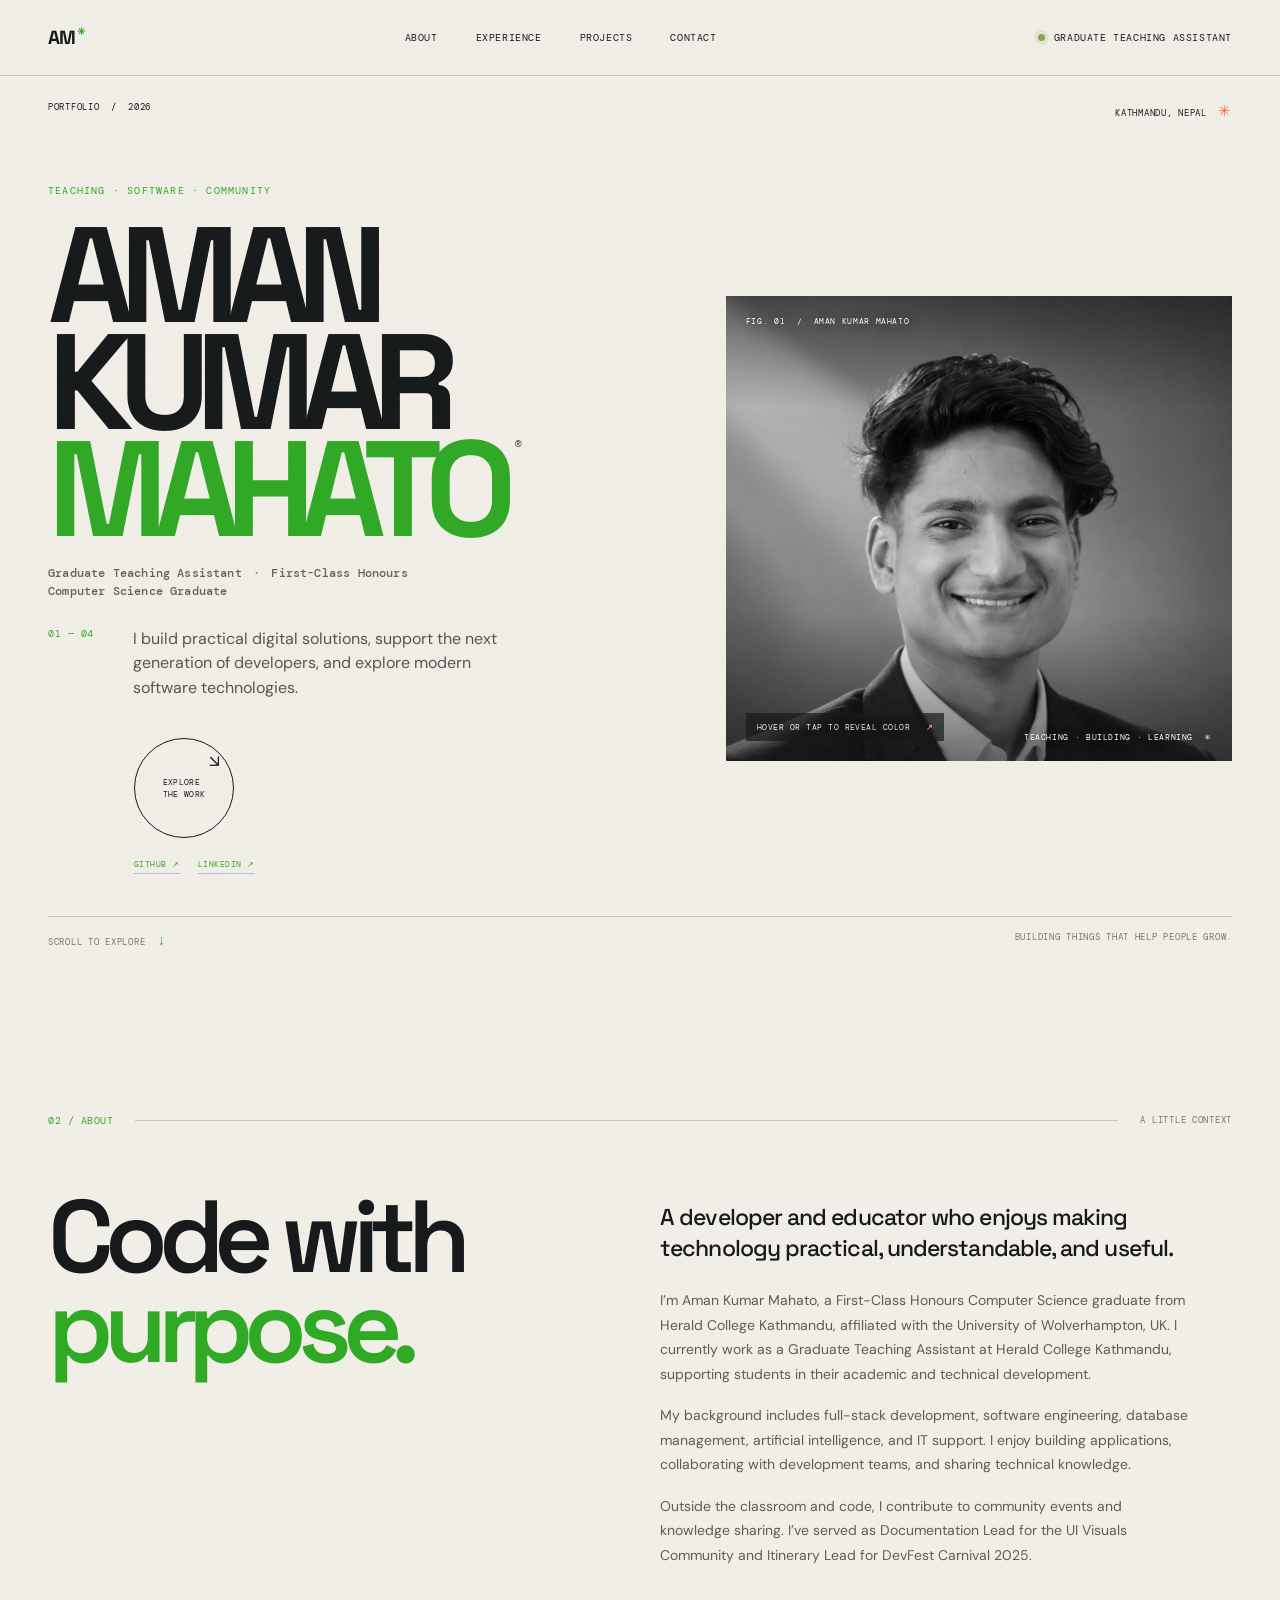
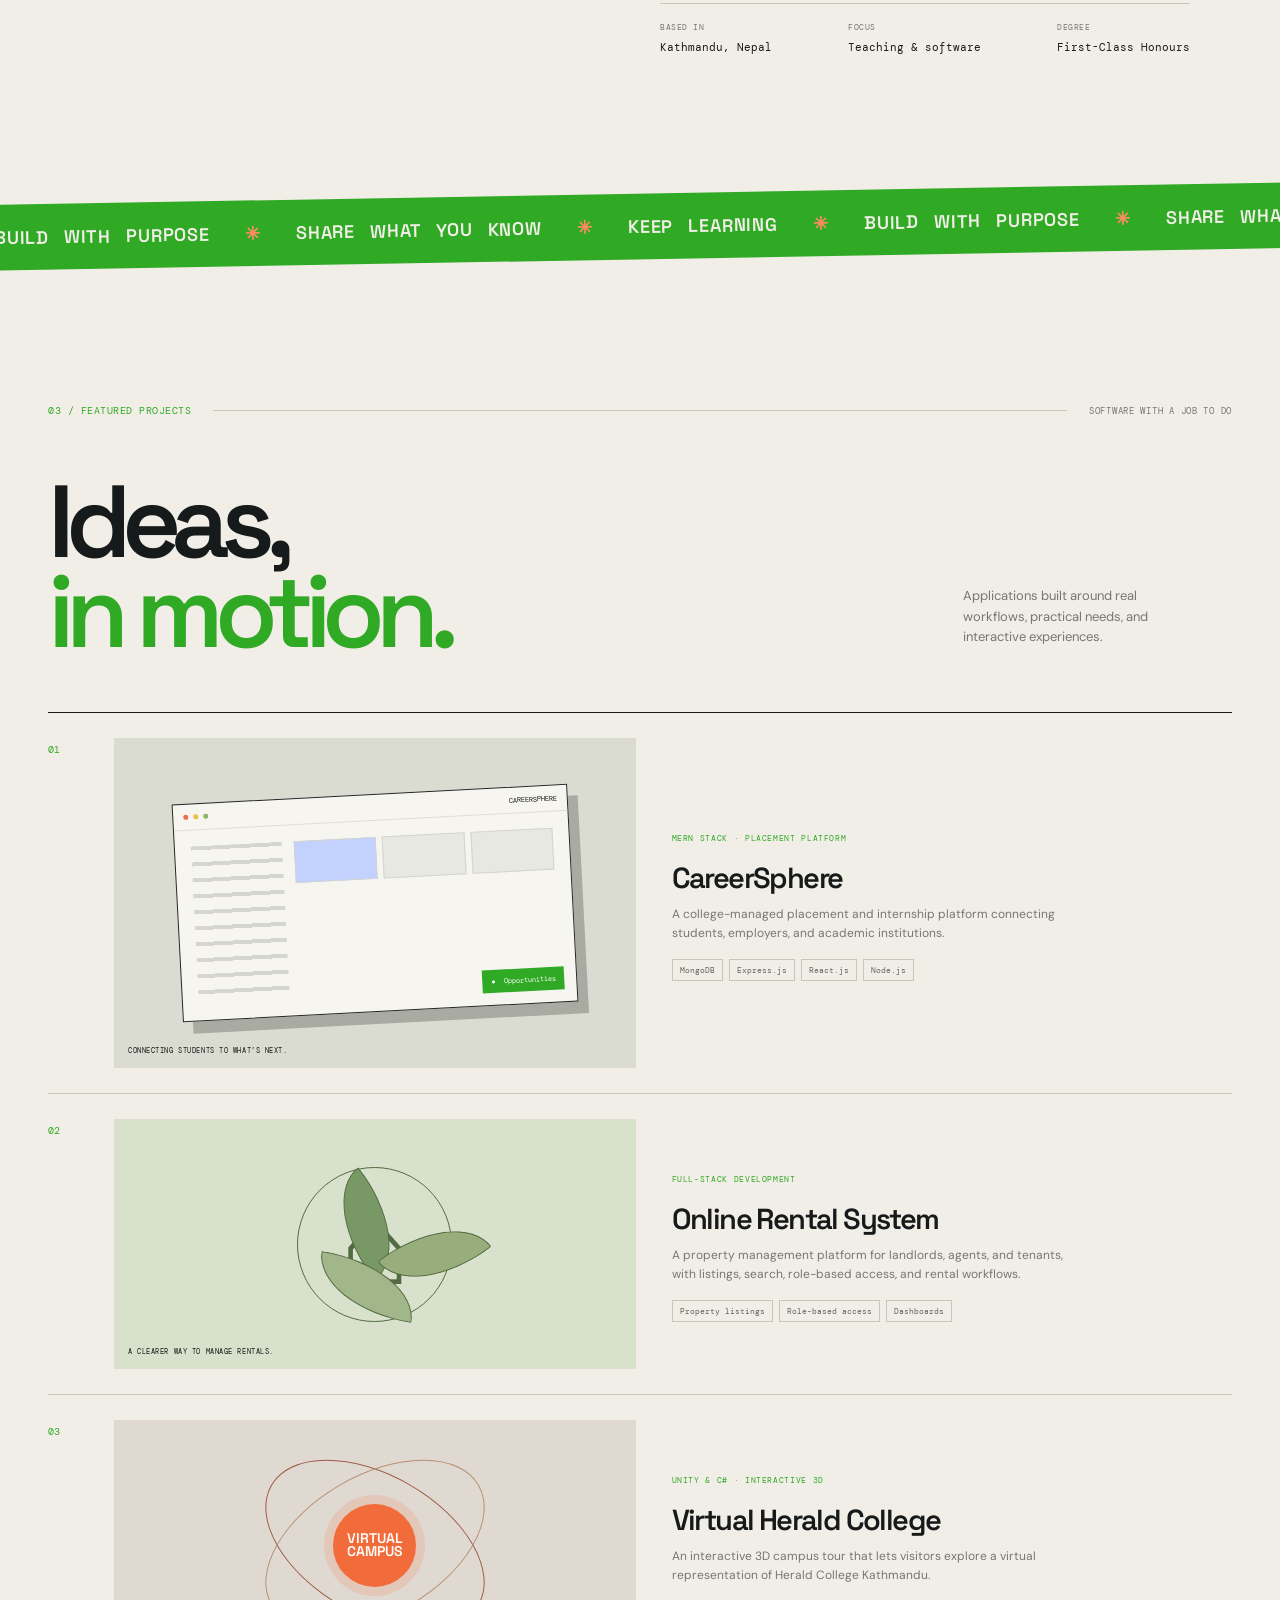
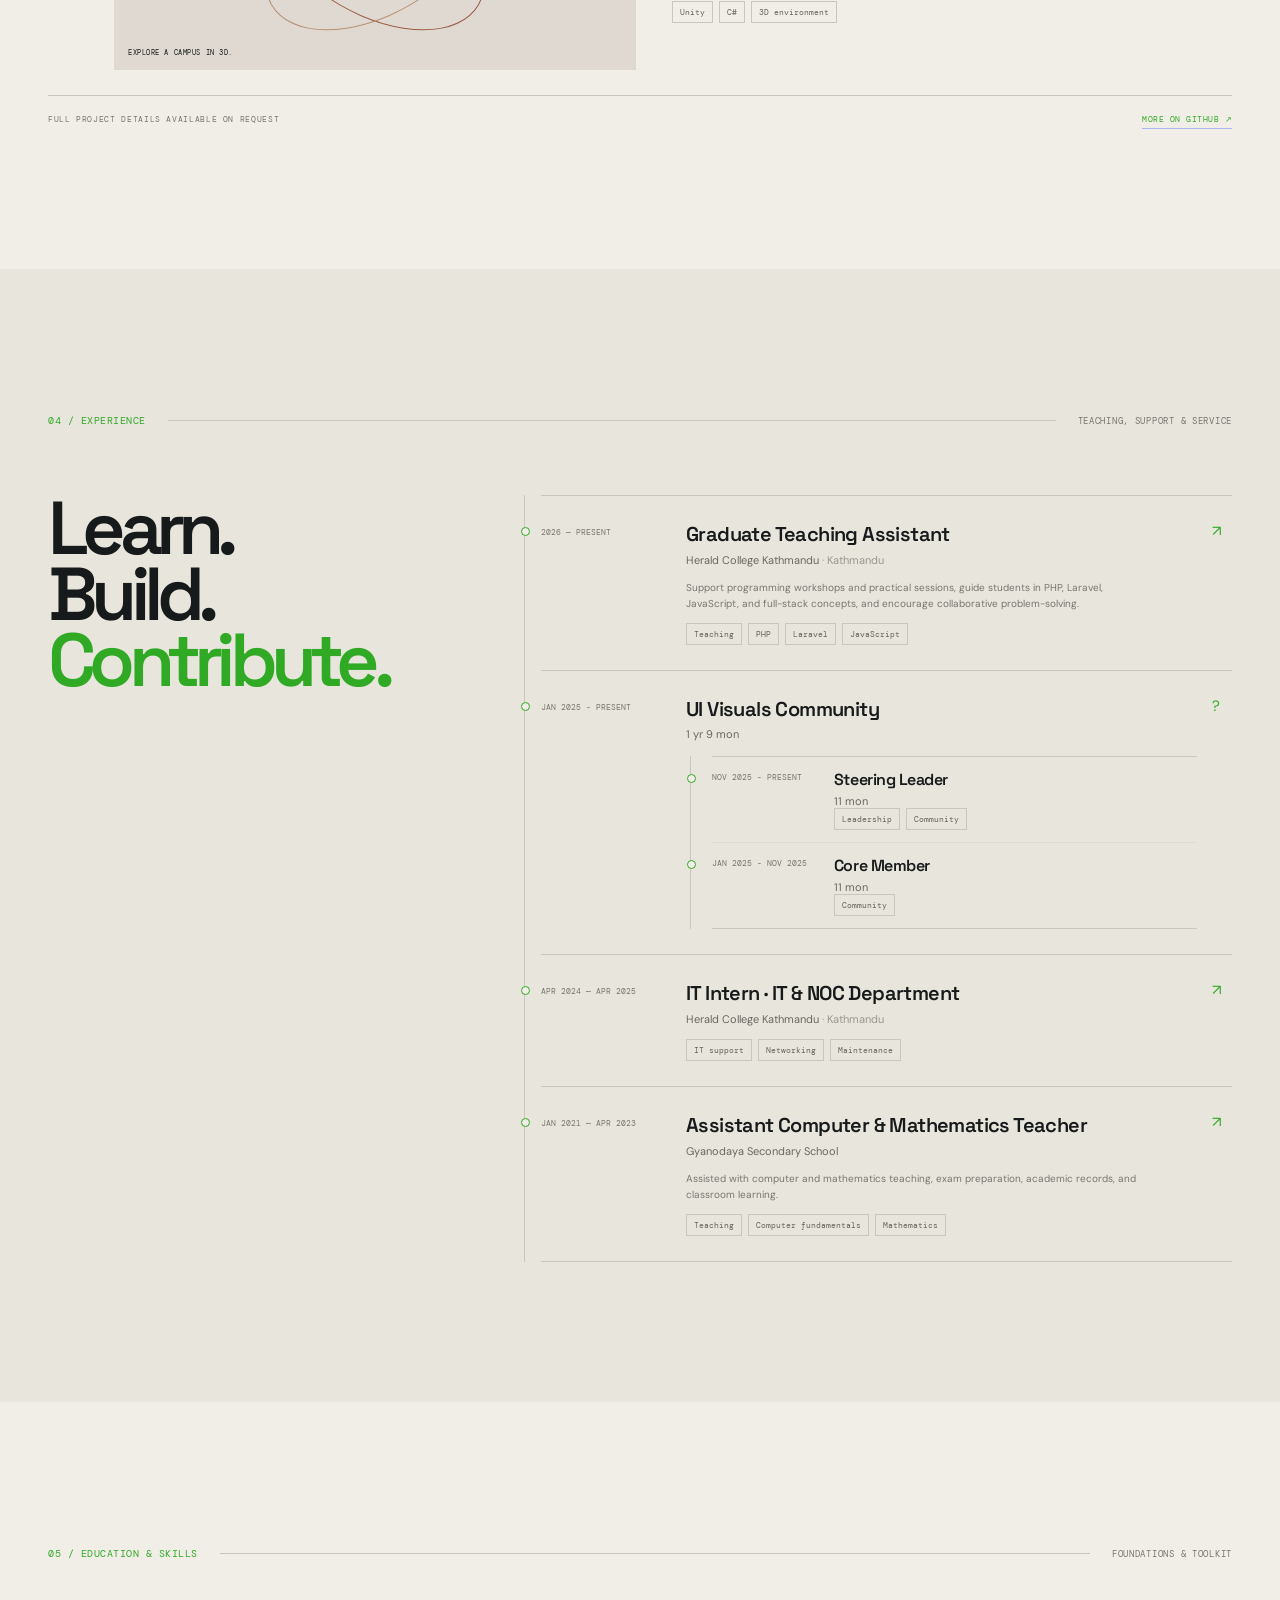
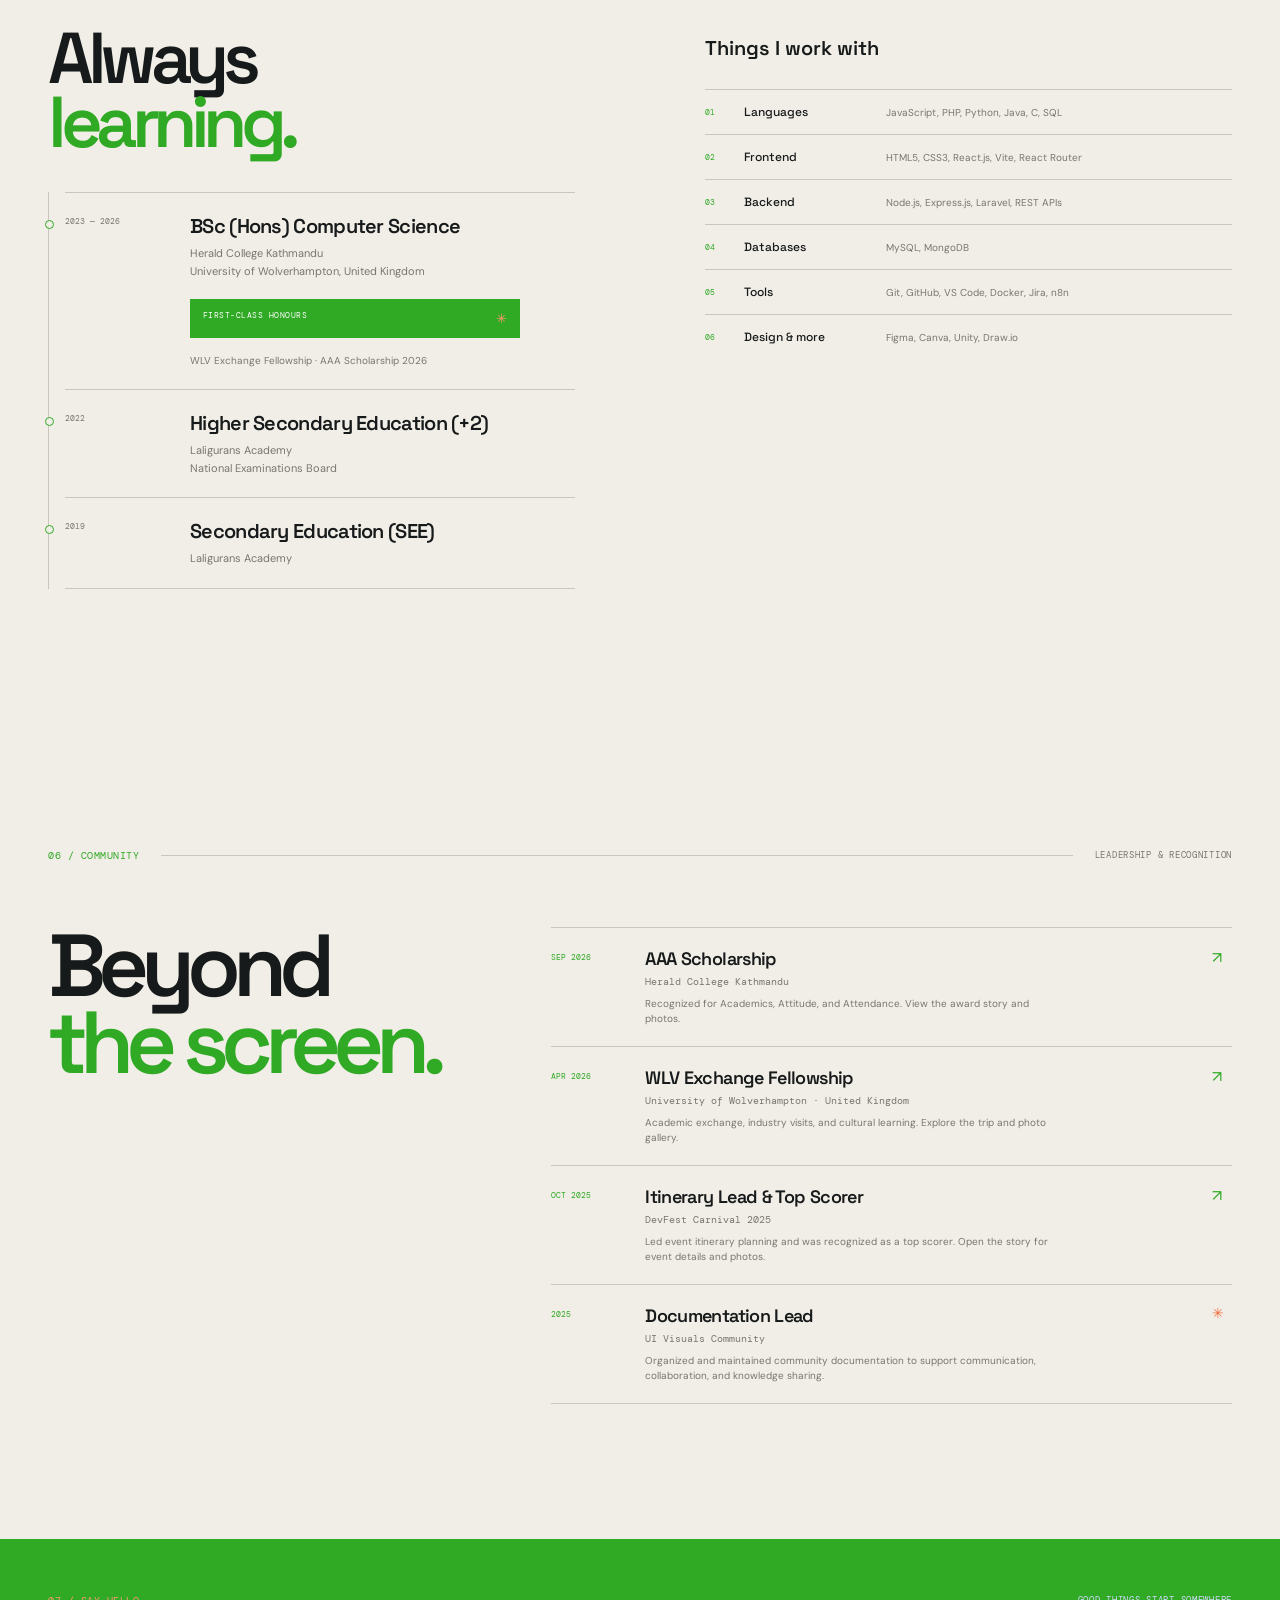
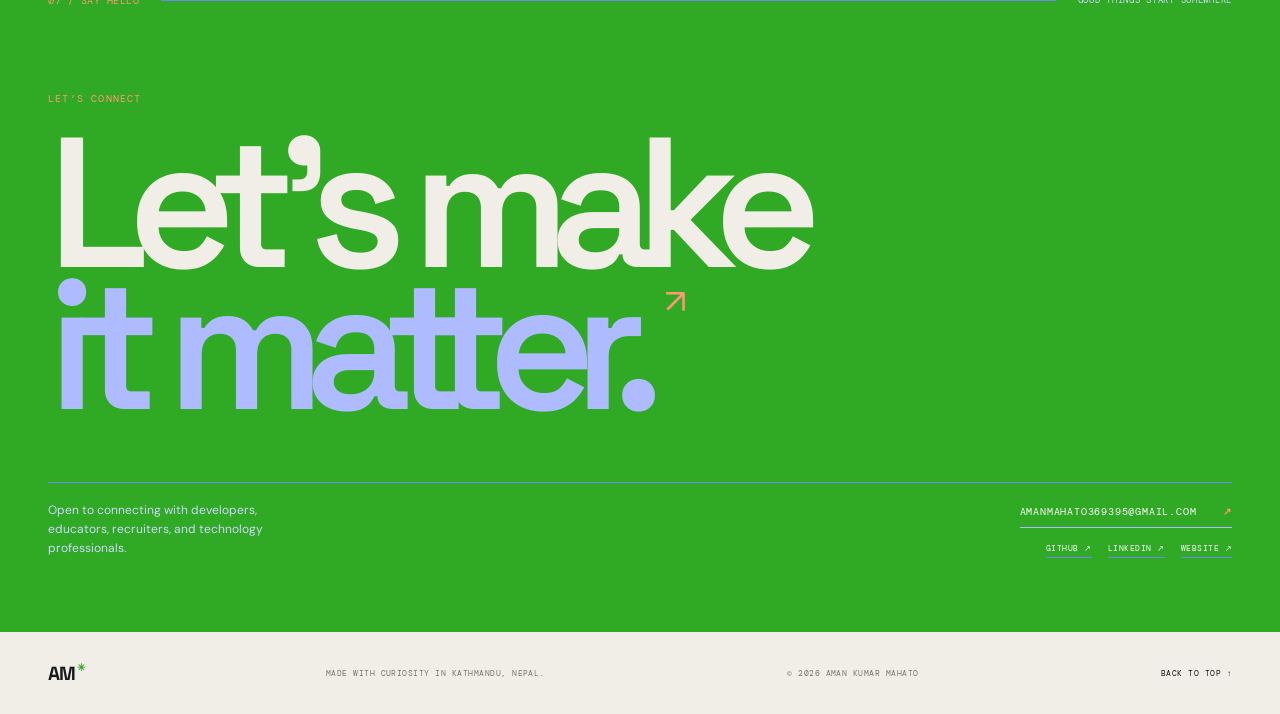
==== index.html @ 60394eda "Firts Commit" ====
<!doctype html>
<html lang="en">
<head>
  <meta charset="utf-8" />
  <meta name="viewport" content="width=device-width, initial-scale=1" />
  <meta name="theme-color" content="#f1eee7" />
  <meta name="description" content="Aman Kumar Mahato — First-Class Honours Computer Science graduate, Graduate Teaching Assistant, and full-stack developer in Kathmandu, Nepal." />
  <title>Aman Kumar Mahato | Computer Science Graduate</title>
  <link rel="preconnect" href="https://fonts.googleapis.com">
  <link rel="preconnect" href="https://fonts.gstatic.com" crossorigin>
  <link href="https://fonts.googleapis.com/css2?family=DM+Mono:wght@400;500&family=DM+Sans:wght@400;500;600;700&family=Space+Grotesk:wght@400;500;600;700&display=swap" rel="stylesheet">
  <link rel="stylesheet" href="styles.css" />
</head>
<body>
  <div class="grain" aria-hidden="true"></div>
  <header class="topbar">
    <a class="wordmark" href="#home" aria-label="Aman Kumar Mahato home"><span>AM</span><i>✳</i></a>
    <nav aria-label="Main navigation">
      <a href="#about">About</a><a href="#experience">Experience</a><a href="#work">Projects</a><a href="#contact">Contact</a>
    </nav>
    <a class="availability" href="mailto:amanmahato369395@gmail.com"><span></span> Graduate Teaching Assistant</a>
    <button class="menu-toggle" aria-label="Open navigation" aria-expanded="false"><b></b><b></b></button>
  </header>

  <main id="home">
    <section class="hero wrap">
      <div class="hero-topline"><span>PORTFOLIO&nbsp; / &nbsp;2026</span><span>KATHMANDU, NEPAL&nbsp; <span class="asterisk">✳</span></span></div>
      <div class="hero-grid">
        <div class="hero-copy">
          <p class="eyebrow">TEACHING · SOFTWARE · COMMUNITY</p>
          <h1>AMAN KUMAR<br><span>MAHATO</span><sup>®</sup></h1>
          <p class="hero-role">Graduate Teaching Assistant <i>·</i> First-Class Honours Computer Science Graduate</p>
          <div class="intro-row"><span class="index">01 — 04</span><p>I build practical digital solutions, support the next generation of developers, and explore modern software technologies.</p></div>
          <a class="round-link" href="#work"><span>EXPLORE<br>THE WORK</span><b>↘</b></a>
          <div class="hero-social"><a href="https://github.com/amanmahat0" target="_blank" rel="noreferrer">GITHUB ↗</a><a href="https://www.linkedin.com/in/amanmahat0/" target="_blank" rel="noreferrer">LINKEDIN ↗</a></div>
        </div>
        <button class="hero-art profile-frame" type="button" aria-label="Reveal portrait color" aria-pressed="false">
          <img class="profile-photo" src="PP.png" alt="Aman Kumar Mahato" />
          <span class="art-label label-top">FIG. 01&nbsp; / &nbsp;AMAN KUMAR MAHATO</span>
          <span class="photo-hint">HOVER OR TAP TO REVEAL COLOR <b>↗</b></span>
          <span class="art-label label-bottom">TEACHING · BUILDING · LEARNING&nbsp; ✳</span>
        </button>
      </div>
      <div class="hero-bottom"><span>SCROLL TO EXPLORE <b>↓</b></span><span>BUILDING THINGS THAT HELP PEOPLE GROW.</span></div>
    </section>

    <section class="about wrap section" id="about">
      <div class="section-head"><span class="index">02 / ABOUT</span><span class="rule"></span><span class="aside">A LITTLE CONTEXT</span></div>
      <div class="about-grid"><h2>Code with<br><span>purpose.</span></h2><div class="about-body"><p class="large">A developer and educator who enjoys making technology practical, understandable, and useful.</p><p>I’m Aman Kumar Mahato, a First-Class Honours Computer Science graduate from Herald College Kathmandu, affiliated with the University of Wolverhampton, UK. I currently work as a Graduate Teaching Assistant at Herald College Kathmandu, supporting students in their academic and technical development.</p><p>My background includes full-stack development, software engineering, database management, artificial intelligence, and IT support. I enjoy building applications, collaborating with development teams, and sharing technical knowledge.</p><p>Outside the classroom and code, I contribute to community events and knowledge sharing. I’ve served as Documentation Lead for the UI Visuals Community and Itinerary Lead for DevFest Carnival 2025.</p><div class="facts"><div><small>BASED IN</small><strong>Kathmandu, Nepal</strong></div><div><small>FOCUS</small><strong>Teaching &amp; software</strong></div><div><small>DEGREE</small><strong>First-Class Honours</strong></div></div></div></div>
    </section>

    <section class="marquee" aria-label="Areas of focus"><div class="marquee-track">BUILD WITH PURPOSE <i>✳</i> SHARE WHAT YOU KNOW <i>✳</i> KEEP LEARNING <i>✳</i> BUILD WITH PURPOSE <i>✳</i> SHARE WHAT YOU KNOW <i>✳</i> KEEP LEARNING <i>✳</i></div></section>

    <section class="work wrap section" id="work">
      <div class="section-head"><span class="index">03 / FEATURED PROJECTS</span><span class="rule"></span><span class="aside">SOFTWARE WITH A JOB TO DO</span></div>
      <div class="work-title"><h2>Ideas,<br><span>in motion.</span></h2><p>Applications built around real workflows, practical needs, and interactive experiences.</p></div>
      <div class="project-list">
        <article class="project project-feature"><span class="project-no">01</span><div class="project-visual inventory"><div class="screen"><div class="screen-bar"><i></i><i></i><i></i><b>CAREERSPHERE</b></div><div class="screen-body"><div class="screen-side"></div><div class="screen-cards"><i></i><i></i><i></i></div><div class="screen-chat">●&nbsp; Opportunities</div></div></div><span class="visual-caption">CONNECTING STUDENTS TO WHAT’S NEXT.</span></div><div class="project-info"><div><span class="project-type">MERN STACK · PLACEMENT PLATFORM</span><h3>CareerSphere</h3><p>A college-managed placement and internship platform connecting students, employers, and academic institutions.</p><div class="tags"><i>MongoDB</i><i>Express.js</i><i>React.js</i><i>Node.js</i></div></div></div></article>
        <article class="project"><span class="project-no">02</span><div class="project-visual plant"><div class="plant-circle">⌂</div><div class="plant-leaf leaf-a"></div><div class="plant-leaf leaf-b"></div><div class="plant-leaf leaf-c"></div><span class="visual-caption">A CLEARER WAY TO MANAGE RENTALS.</span></div><div class="project-info"><div><span class="project-type">FULL-STACK DEVELOPMENT</span><h3>Online Rental System</h3><p>A property management platform for landlords, agents, and tenants, with listings, search, role-based access, and rental workflows.</p><div class="tags"><i>Property listings</i><i>Role-based access</i><i>Dashboards</i></div></div></div></article>
        <article class="project"><span class="project-no">03</span><div class="project-visual network"><div class="network-orbit orbit-a"></div><div class="network-orbit orbit-b"></div><div class="network-node">VIRTUAL<br>CAMPUS</div><span class="visual-caption">EXPLORE A CAMPUS IN 3D.</span></div><div class="project-info"><div><span class="project-type">UNITY &amp; C# · INTERACTIVE 3D</span><h3>Virtual Herald College</h3><p>An interactive 3D campus tour that lets visitors explore a virtual representation of Herald College Kathmandu.</p><div class="tags"><i>Unity</i><i>C#</i><i>3D environment</i></div></div></div></article>
      </div>
      <div class="work-note"><span>FULL PROJECT DETAILS AVAILABLE ON REQUEST</span><a href="https://github.com/amanmahat0" target="_blank" rel="noreferrer">MORE ON GITHUB ↗</a></div>
    </section>

    <section class="experience wrap section" id="experience">
      <div class="section-head"><span class="index">04 / EXPERIENCE</span><span class="rule"></span><span class="aside">TEACHING, SUPPORT &amp; SERVICE</span></div>
      <div class="experience-grid"><h2>Learn.<br>Build.<br><span>Contribute.</span></h2><div class="timeline">
        <article><span class="timeline-date">2026 — PRESENT</span><div><h3>Graduate Teaching Assistant</h3><p>Herald College Kathmandu <span>· Kathmandu</span></p><p class="timeline-detail">Support programming workshops and practical sessions, guide students in PHP, Laravel, JavaScript, and full-stack concepts, and encourage collaborative problem-solving.</p><div class="tags"><i>Teaching</i><i>PHP</i><i>Laravel</i><i>JavaScript</i></div></div><b>↗</b></article>
        <div class="company-group"><span class="timeline-date">JAN 2025 - PRESENT</span><div class="company-content"><div class="company-heading"><h3><a href="https://www.linkedin.com/company/76177781/" target="_blank" rel="noreferrer">UI Visuals Community</a></h3><p>1 yr 9 mon</p></div><div class="company-roles">
          <article><span class="timeline-date">NOV 2025 - PRESENT</span><div><h3>Steering Leader</h3><p>11 mon</p><div class="tags"><i>Leadership</i><i>Community</i></div></div></article>
          <article><span class="timeline-date">JAN 2025 - NOV 2025</span><div><h3>Core Member</h3><p>11 mon</p><div class="tags"><i>Community</i></div></div></article>
        </div></div><b>?</b></div>        <article><span class="timeline-date">APR 2024 — APR 2025</span><div><h3>IT Intern · IT &amp; NOC Department</h3><p>Herald College Kathmandu <span>· Kathmandu</span></p><div class="tags"><i>IT support</i><i>Networking</i><i>Maintenance</i></div></div><b>↗</b></article>
        <article><span class="timeline-date">JAN 2021 — APR 2023</span><div><h3>Assistant Computer &amp; Mathematics Teacher</h3><p>Gyanodaya Secondary School</p><p class="timeline-detail">Assisted with computer and mathematics teaching, exam preparation, academic records, and classroom learning.</p><div class="tags"><i>Teaching</i><i>Computer fundamentals</i><i>Mathematics</i></div></div><b>↗</b></article>
      </div></div>
    </section>

    <section class="education wrap section">
      <div class="section-head"><span class="index">05 / EDUCATION &amp; SKILLS</span><span class="rule"></span><span class="aside">FOUNDATIONS &amp; TOOLKIT</span></div>
      <div class="edu-grid"><div><h2>Always<br><span>learning.</span></h2><div class="education-timeline">
        <article class="education-card"><span class="education-date">2023 — 2026</span><div><h3>BSc (Hons) Computer Science</h3><p>Herald College Kathmandu<br>University of Wolverhampton, United Kingdom</p><div class="award">FIRST-CLASS HONOURS <i>✳</i></div><small>WLV Exchange Fellowship · AAA Scholarship 2026</small></div></article>
        <article class="education-card secondary"><span class="education-date">2022</span><div><h3>Higher Secondary Education (+2)</h3><p>Laligurans Academy<br>National Examinations Board</p></div></article>
        <article class="education-card secondary"><span class="education-date">2019</span><div><h3>Secondary Education (SEE)</h3><p>Laligurans Academy</p></div></article>
      </div></div>
        <div class="skills"><h3>Things I work with</h3><div class="skill-row"><span>01</span><b>Languages</b><p>JavaScript, PHP, Python, Java, C, SQL</p></div><div class="skill-row"><span>02</span><b>Frontend</b><p>HTML5, CSS3, React.js, Vite, React Router</p></div><div class="skill-row"><span>03</span><b>Backend</b><p>Node.js, Express.js, Laravel, REST APIs</p></div><div class="skill-row"><span>04</span><b>Databases</b><p>MySQL, MongoDB</p></div><div class="skill-row"><span>05</span><b>Tools</b><p>Git, GitHub, VS Code, Docker, Jira, n8n</p></div><div class="skill-row"><span>06</span><b>Design &amp; more</b><p>Figma, Canva, Unity, Draw.io</p></div></div></div>
    </section>

    <section class="leadership wrap section">
      <div class="section-head"><span class="index">06 / COMMUNITY</span><span class="rule"></span><span class="aside">LEADERSHIP &amp; RECOGNITION</span></div>
      <div class="leadership-grid"><h2>Beyond<br><span>the screen.</span></h2><div class="leadership-list"><a class="leadership-link" href="scholarship.html"><span>SEP 2026</span><div><h3>AAA Scholarship</h3><p>Herald College Kathmandu</p><small>Recognized for Academics, Attitude, and Attendance. View the award story and photos.</small></div><i>↗</i></a><a class="leadership-link" href="fellowship.html"><span>APR 2026</span><div><h3>WLV Exchange Fellowship</h3><p>University of Wolverhampton · United Kingdom</p><small>Academic exchange, industry visits, and cultural learning. Explore the trip and photo gallery.</small></div><i>↗</i></a><a class="leadership-link" href="devfest.html"><span>OCT 2025</span><div><h3>Itinerary Lead &amp; Top Scorer</h3><p>DevFest Carnival 2025</p><small>Led event itinerary planning and was recognized as a top scorer. Open the story for event details and photos.</small></div><i>↗</i></a><article><span>2025</span><div><h3>Documentation Lead</h3><p>UI Visuals Community</p><small>Organized and maintained community documentation to support communication, collaboration, and knowledge sharing.</small></div><i>✳</i></article></div></div>
    </section>

    <section class="contact" id="contact"><div class="wrap contact-inner"><div class="section-head"><span class="index">07 / SAY HELLO</span><span class="rule"></span><span class="aside">GOOD THINGS START SOMEWHERE</span></div><p class="eyebrow">LET’S CONNECT</p><h2>Let’s make<br><span>it matter.</span><a href="mailto:amanmahato369395@gmail.com" aria-label="Email Aman">↗</a></h2><div class="contact-bottom"><p>Open to connecting with developers, educators, recruiters, and technology professionals.</p><div class="contact-links"><a class="email-link" href="mailto:amanmahato369395@gmail.com">AMANMAHATO369395@GMAIL.COM <b>↗</b></a><div class="social-links"><a href="https://github.com/amanmahat0" target="_blank" rel="noreferrer">GITHUB ↗</a><a href="https://www.linkedin.com/in/amanmahat0/" target="_blank" rel="noreferrer">LINKEDIN ↗</a><a href="https://amanmahato.com.np" target="_blank" rel="noreferrer">WEBSITE ↗</a></div></div></div></div></section>
  </main>
  <footer class="footer wrap"><a class="wordmark" href="#home"><span>AM</span><i>✳</i></a><span>MADE WITH CURIOSITY IN KATHMANDU, NEPAL.</span><span>© 2026 AMAN KUMAR MAHATO</span><a href="#home">BACK TO TOP ↑</a></footer>
  <script src="script.js"></script>
</body>
</html>
---- styles.css ----
:root{--paper:#f1eee7;--ink:#171a1a;--blue:#30a925;--orange:#f26b3a;--line:#c9c6bd;--muted:#77766f;--mono:'DM Mono',monospace;--sans:'DM Sans',sans-serif;--display:'Space Grotesk',sans-serif}*{box-sizing:border-box}html{scroll-behavior:smooth}body{margin:0;background:var(--paper);color:var(--ink);font-family:var(--sans);-webkit-font-smoothing:antialiased}.grain{position:fixed;inset:0;pointer-events:none;opacity:.15;z-index:5;background-image:url("data:image/svg+xml,%3Csvg viewBox='0 0 180 180' xmlns='http://www.w3.org/2000/svg'%3E%3Cfilter id='n'%3E%3CfeTurbulence type='fractalNoise' baseFrequency='.88' numOctaves='3' stitchTiles='stitch'/%3E%3C/filter%3E%3Crect width='100%25' height='100%25' filter='url(%23n)' opacity='.13'/%3E%3C/svg%3E")}.wrap{width:min(1280px,calc(100% - 96px));margin:auto}.topbar{height:76px;display:flex;align-items:center;justify-content:space-between;padding:0 48px;border-bottom:1px solid var(--line);position:relative;z-index:10}.wordmark{font:700 19px var(--display);letter-spacing:-1.5px;display:flex;align-items:start;gap:3px;color:var(--ink);text-decoration:none}.wordmark i{font-size:10px;color:var(--blue);font-style:normal}.topbar nav{display:flex;gap:38px}.topbar nav a,.availability{font:10px var(--mono);text-transform:uppercase;letter-spacing:.06em;color:var(--ink);text-decoration:none}.topbar nav a{transition:color .2s}.topbar nav a:hover{color:var(--blue)}.availability{display:flex;align-items:center;gap:9px}.availability span{width:7px;height:7px;border-radius:50%;background:#86a84c;box-shadow:0 0 0 4px #86a84c20}.menu-toggle{display:none}.hero{padding:25px 0 20px}.hero-topline,.hero-bottom{display:flex;justify-content:space-between;font:9px var(--mono);letter-spacing:.08em}.asterisk{color:var(--orange);font-size:15px}.hero-grid{display:grid;grid-template-columns:1.1fr .9fr;gap:5%;align-items:center;padding:63px 0 42px}.eyebrow{font:10px var(--mono);letter-spacing:.12em;color:var(--blue);margin:0 0 25px}.hero h1{font:700 clamp(70px,11.7vw,158px)/.79 var(--display);letter-spacing:-.105em;margin:0 0 42px}.hero h1 span{color:var(--blue)}.hero h1 sup{font:11px var(--mono);letter-spacing:0;vertical-align:top;margin-left:12px}.intro-row{display:grid;grid-template-columns:72px minmax(0,400px);gap:13px;align-items:start}.index{font:10px var(--mono);color:var(--blue);letter-spacing:.05em}.intro-row p{font-size:16px;line-height:1.55;margin:0;color:#555650}.intro-row em{color:var(--ink);font-style:normal;font-weight:700}.round-link{width:100px;height:100px;border:1px solid var(--ink);border-radius:50%;display:flex;align-items:center;justify-content:center;position:relative;text-decoration:none;color:var(--ink);font:8px/1.5 var(--mono);letter-spacing:.04em;margin:37px 0 0 86px;transition:.25s}.round-link b{position:absolute;right:13px;top:11px;font:17px var(--sans)}.round-link:hover{background:var(--blue);color:white;border-color:var(--blue);transform:rotate(-9deg)}.hero-art{height:465px;background:#e2ded3;position:relative;overflow:hidden}.art-circle{position:absolute;width:440px;height:440px;border-radius:50%;background:#d5d0c2;left:50%;top:50%;transform:translate(-50%,-47%);border:1px solid #bab5a8}.art-sun{position:absolute;width:125px;height:125px;background:var(--orange);border-radius:50%;top:49px;right:74px}.art-line{position:absolute;width:1px;height:130%;background:#b9b4a8;top:-15%;left:50%;transform:rotate(34deg)}.line-two{transform:rotate(-34deg)}.portrait-mark{position:absolute;width:212px;height:260px;border-radius:48% 48% 8% 8%;background:var(--blue);color:var(--paper);left:50%;top:56%;transform:translate(-50%,-50%);display:grid;place-items:center;box-shadow:16px 17px 0 #17215e}.portrait-mark span{font:600 74px var(--display);letter-spacing:-9px;transform:translateX(-4px)}.portrait-mark i{position:absolute;right:18px;top:17px;color:var(--orange);font-style:normal;font-size:22px}.art-label{position:absolute;font:8px var(--mono);letter-spacing:.08em}.label-top{top:20px;left:20px}.label-bottom{bottom:19px;right:20px}.hero-bottom{padding:14px 0 0;border-top:1px solid var(--line);color:var(--muted)}.hero-bottom b{font-size:14px;color:var(--blue);margin-left:6px}.section{padding-top:145px;padding-bottom:140px}.section-head{display:flex;align-items:center;gap:22px}.section-head .rule{height:1px;background:var(--line);flex:1}.aside{font:9px var(--mono);letter-spacing:.08em;color:var(--muted)}.about-grid{display:grid;grid-template-columns:.95fr 1.05fr;gap:8%;margin-top:65px}.about h2,.work-title h2,.experience h2,.edu-grid h2{font:600 clamp(62px,8vw,105px)/.88 var(--display);letter-spacing:-.09em;margin:0}.about h2 span,.work-title h2 span,.experience h2 span,.edu-grid h2 span{color:var(--blue)}.about-body{max-width:530px;padding-top:10px}.about-body p{font-size:14px;line-height:1.75;color:#5d5d57;margin:0 0 17px}.about-body .large{font:500 23px/1.35 var(--display);letter-spacing:-.04em;color:var(--ink);margin:0 0 24px}.facts{display:flex;justify-content:space-between;border-top:1px solid var(--line);margin-top:36px;padding-top:18px;gap:15px}.facts div{display:grid;gap:8px}.facts small{font:8px var(--mono);letter-spacing:.07em;color:var(--muted)}.facts strong{font:11px var(--mono);font-weight:400}.marquee{overflow:hidden;background:var(--blue);color:var(--paper);white-space:nowrap;padding:21px 0;transform:rotate(-1deg) scale(1.01)}.marquee-track{font:600 18px var(--display);letter-spacing:.04em;word-spacing:9px;animation:drift 25s linear infinite}.marquee i{font-style:normal;color:#ff8c60;padding:0 20px}@keyframes drift{to{transform:translateX(-30%)}}.work-title{display:flex;justify-content:space-between;align-items:end;margin:60px 0 55px}.work-title p{width:210px;font-size:13px;line-height:1.6;color:var(--muted);margin:0 5% 9px 0}.project-list{border-top:1px solid var(--ink)}.project{display:grid;grid-template-columns:46px minmax(250px,.95fr) minmax(270px,1.05fr);gap:20px;padding:25px 0;border-bottom:1px solid var(--line);text-decoration:none;color:var(--ink);align-items:center}.project-no{font:10px var(--mono);color:var(--blue);align-self:start;padding-top:5px}.project-visual{height:250px;position:relative;overflow:hidden;display:grid;place-items:center}.project-feature .project-visual{height:330px}.inventory{background:#dadbd1}.screen{width:76%;height:66%;background:#f6f5f0;border:1px solid #252727;box-shadow:10px 12px 0 #a9aaa2;transform:rotate(-3deg);transition:transform .4s}.project:hover .screen{transform:rotate(0) scale(1.025)}.screen-bar{height:26px;border-bottom:1px solid #ddd;display:flex;align-items:center;padding:0 10px;gap:5px}.screen-bar i{width:5px;height:5px;border-radius:50%;background:#eb6d4d}.screen-bar i:nth-child(2){background:#ecbf4b}.screen-bar i:nth-child(3){background:#92b36a}.screen-bar b{font:7px var(--mono);margin-left:auto}.screen-body{display:grid;grid-template-columns:25% 1fr;gap:12px;padding:16px;height:calc(100% - 26px);position:relative}.screen-side{background:repeating-linear-gradient(to bottom,#d5d6cf 0 4px,transparent 4px 16px)}.screen-cards{display:grid;grid-template-columns:repeat(3,1fr);gap:6px;align-content:start}.screen-cards i{height:42px;background:#e7e8e1;border:1px solid #d3d4cc}.screen-cards i:first-child{background:#c3d1ff}.screen-chat{position:absolute;right:12px;bottom:12px;background:var(--blue);color:white;padding:7px 9px;font:7px var(--mono)}.visual-caption{position:absolute;bottom:13px;left:14px;font:7px var(--mono);letter-spacing:.08em}.project-info{display:flex;justify-content:space-between;align-items:center;padding:8px 4px 8px 16px}.project-type{font:8px var(--mono);letter-spacing:.08em;color:var(--blue)}.project-info h3{font:600 29px var(--display);letter-spacing:-.055em;margin:13px 0 9px}.project-info p{font-size:12px;line-height:1.6;color:var(--muted);max-width:370px;margin:0 0 16px}.tags{display:flex;gap:6px;flex-wrap:wrap}.tags i{font:8px var(--mono);font-style:normal;border:1px solid var(--line);padding:5px 7px;color:#63635c}.arrow{font:22px var(--sans);align-self:flex-start;transition:transform .2s}.project:hover .arrow{transform:translate(4px,-4px);color:var(--blue)}.plant{background:#d7e1cc}.plant-circle{width:155px;height:155px;border:1px solid #536b43;border-radius:50%;display:grid;place-items:center;color:#536b43;font-size:118px;line-height:1}.plant-leaf{position:absolute;width:57px;height:100px;border-radius:100% 0 100% 0;background:#789866;border:1px solid #536b43}.leaf-a{transform:rotate(-38deg);left:43%;top:22%}.leaf-b{transform:rotate(53deg);left:56%;top:34%;background:#97ad7b}.leaf-c{transform:rotate(-81deg);left:43%;top:47%;background:#a1b78a}.network{background:#dfd9d2}.network-orbit{position:absolute;border:1px solid #9b5c45;border-radius:50%;width:240px;height:140px;transform:rotate(30deg)}.orbit-b{transform:rotate(-30deg);border-color:#b79073}.network-node{width:83px;height:83px;border-radius:50%;background:var(--orange);display:grid;place-items:center;text-align:center;font:600 14px/.95 var(--display);color:#fff;box-shadow:0 0 0 9px #f26b3a2b;z-index:1}.sports{background:#e9d4c5}.sports-word{font:700 59px var(--display);color:#b8462d;letter-spacing:-.1em;transform:rotate(-8deg)}.sports-word span{color:#293b92}.sports-ball{position:absolute;width:63px;height:63px;border-radius:50%;background:#252723;top:24%;right:28%;box-shadow:inset -15px -6px 0 #454740}.sports-line{position:absolute;width:140%;height:1px;background:#b8462d;transform:rotate(-31deg);left:-20%}.easy{background:#d5d8eb}.easy-card{width:180px;height:148px;background:#f5f4ef;padding:15px;box-shadow:10px 10px 0 #a6a9bf;transform:rotate(4deg);transition:transform .4s}.project:hover .easy-card{transform:rotate(0)}.easy-card>span{font:600 15px var(--display);color:#4f5caa}.calendar{display:grid;grid-template-columns:repeat(3,1fr);text-align:center;margin:13px 0 8px;gap:4px}.calendar b{font:6px var(--mono);color:#777}.calendar i{font:9px var(--mono);font-style:normal;background:#e6e7f0;padding:5px}.calendar i:nth-of-type(2){background:var(--blue);color:white}.book-button{background:#4e5bb1;color:white;text-align:center;padding:7px;font:6px var(--mono)}.work-note{display:flex;justify-content:space-between;padding-top:18px;font:8px var(--mono);letter-spacing:.08em;color:var(--muted)}.experience{background:#e8e5dd;padding-left:max(48px,calc((100% - 1280px)/2));padding-right:max(48px,calc((100% - 1280px)/2));width:100%}.experience-grid{display:grid;grid-template-columns:.7fr 1.3fr;gap:8%;margin-top:68px}.experience h2{font-size:clamp(49px,6vw,75px)}.timeline article{display:grid;grid-template-columns:130px 1fr 20px;gap:15px;padding:25px 0;border-top:1px solid var(--line)}.timeline article:last-child{border-bottom:1px solid var(--line)}.timeline-date{font:8px var(--mono);color:var(--muted);padding-top:6px}.timeline h3{font:600 20px var(--display);letter-spacing:-.03em;margin:0 0 6px}.timeline p{font-size:11px;color:#686860;margin:0 0 13px}.timeline p span{color:#99978e}.timeline article>b{font:15px var(--sans);color:var(--blue)}.edu-grid{display:grid;grid-template-columns:1fr 1fr;gap:11%;margin-top:67px}.edu-grid h2{font-size:72px}.education-card{border-top:1px solid var(--ink);margin-top:38px;padding:20px 0 0}.education-card h3{font:600 20px var(--display);letter-spacing:-.035em;margin:13px 0 6px}.education-card p{font-size:11px;color:var(--muted);line-height:1.6;margin:0}.award{display:flex;justify-content:space-between;background:var(--blue);color:white;padding:11px 13px;margin:19px 0 10px;font:8px var(--mono);letter-spacing:.06em;max-width:330px}.award i{font-size:13px;color:#ff966b;font-style:normal}.education-card small{font-size:10px;color:var(--muted)}.education-card.secondary{margin-top:34px;padding-top:17px}.skills{padding-top:8px}.skills>h3{font:600 20px var(--display);margin:0 0 28px}.skill-row{display:grid;grid-template-columns:27px 130px 1fr;gap:12px;padding:14px 0;border-top:1px solid var(--line);align-items:center}.skill-row span{font:8px var(--mono);color:var(--blue)}.skill-row b{font:500 12px var(--display)}.skill-row p{font-size:10px;color:var(--muted);margin:0}.language-line{border-top:1px solid var(--ink);padding-top:17px;margin-top:20px;display:flex;justify-content:space-between}.language-line span{font:8px var(--mono);color:var(--muted)}.language-line b{font:10px var(--mono);font-weight:400}.contact{background:var(--blue);color:var(--paper);padding:55px 0 74px}.contact .section-head .index{color:#ff9873}.contact .section-head .rule{background:#6f83fa}.contact .aside{color:#d3d8ff}.contact .eyebrow{color:#ff9873;margin:85px 0 27px}.contact h2{font:600 clamp(88px,14.5vw,185px)/.77 var(--display);letter-spacing:-.11em;margin:0}.contact h2 span{color:#aebcff}.contact h2 a{font:34px var(--sans);color:#ff9873;text-decoration:none;vertical-align:top;display:inline-block;margin:5px 0 0 20px;transition:transform .2s}.contact h2 a:hover{transform:translate(5px,-5px)}.contact-bottom{display:flex;justify-content:space-between;align-items:end;border-top:1px solid #7184fa;margin-top:65px;padding-top:18px}.contact-bottom p{max-width:250px;font-size:12px;line-height:1.6;color:#d1d7ff;margin:0}.email-link{font:10px var(--mono);color:white;text-decoration:none;letter-spacing:.08em;border-bottom:1px solid #aebcff;padding-bottom:9px}.email-link b{color:#ff9873;margin-left:20px}.footer{height:82px;display:flex;justify-content:space-between;align-items:center}.footer>span,.footer>a:last-child{font:8px var(--mono);letter-spacing:.06em;color:var(--muted);text-decoration:none}.footer>a:last-child{color:var(--ink)}
@media(max-width:850px){.wrap{width:calc(100% - 48px)}.topbar{padding:0 24px}.topbar nav{gap:18px}.availability{display:none}.hero-grid{grid-template-columns:1fr .8fr;gap:3%}.hero-art{height:380px}.art-circle{width:350px;height:350px}.portrait-mark{width:170px;height:215px}.experience{padding-left:24px;padding-right:24px}.project{grid-template-columns:30px minmax(220px,.9fr) minmax(230px,1.1fr);gap:12px}.project-visual{height:215px}.project-feature .project-visual{height:280px}.experience-grid{gap:4%}.timeline article{grid-template-columns:105px 1fr 15px}.edu-grid{gap:6%}.skill-row{grid-template-columns:20px 104px 1fr;gap:7px}}
@media(max-width:620px){.wrap{width:calc(100% - 40px)}.topbar{height:64px;padding:0 20px}.topbar nav{display:none;position:absolute;top:63px;left:0;right:0;background:var(--paper);border-bottom:1px solid var(--line);padding:25px 20px;flex-direction:column;gap:20px}.topbar nav.open{display:flex}.menu-toggle{display:flex;background:none;border:0;flex-direction:column;gap:5px;padding:8px}.menu-toggle b{width:22px;height:1px;background:var(--ink)}.hero{padding-top:19px}.hero-topline{font-size:8px}.hero-grid{display:flex;flex-direction:column;align-items:stretch;padding:51px 0 30px;gap:38px}.hero h1{font-size:clamp(67px,18vw,112px);margin-bottom:31px}.hero .eyebrow{font-size:8px}.intro-row{grid-template-columns:55px 1fr}.intro-row p{font-size:14px}.round-link{position:absolute;margin:0;width:78px;height:78px;right:22px;top:435px;font-size:7px}.round-link b{font-size:14px}.hero-art{height:310px;margin-top:8px}.art-circle{width:290px;height:290px}.art-sun{width:83px;height:83px;top:32px;right:40px}.portrait-mark{width:140px;height:180px}.portrait-mark span{font-size:54px}.hero-bottom{font-size:7px}.section{padding-top:92px;padding-bottom:90px}.section-head{gap:11px}.section-head .index,.aside{font-size:7px}.about-grid{grid-template-columns:1fr;gap:32px;margin-top:45px}.about h2,.work-title h2{font-size:72px}.about-body{padding:0}.about-body .large{font-size:21px}.facts{gap:10px}.facts strong{font-size:9px}.marquee{padding:16px 0}.marquee-track{font-size:14px}.work-title{display:block;margin:45px 0 35px}.work-title p{width:auto;margin:21px 0 0}.project{grid-template-columns:25px 1fr;gap:10px;padding:18px 0 22px}.project-no{grid-column:1;grid-row:1}.project-visual{grid-column:2;height:220px}.project-feature .project-visual{height:245px}.project-info{grid-column:2;padding:6px 1px 0}.project-info h3{font-size:25px}.project-info p{font-size:11px}.arrow{font-size:18px}.work-note{font-size:7px;gap:12px}.experience{padding:0 20px}.experience-grid{grid-template-columns:1fr;gap:38px;margin-top:45px}.experience h2{font-size:59px}.timeline article{grid-template-columns:1fr 20px;gap:7px;padding:19px 0}.timeline-date{grid-column:1}.timeline article>div{grid-column:1}.timeline article>b{grid-column:2;grid-row:1}.edu-grid{grid-template-columns:1fr;gap:48px;margin-top:45px}.edu-grid h2{font-size:62px}.education-card{margin-top:28px}.skills{padding-top:0}.skill-row{grid-template-columns:22px 100px 1fr}.skill-row p{font-size:9px;line-height:1.5}.contact{padding:38px 0 50px}.contact .eyebrow{margin:67px 0 24px;font-size:8px}.contact h2{font-size:clamp(76px,19vw,120px)}.contact h2 a{font-size:24px;margin-left:9px}.contact-bottom{display:block;margin-top:45px}.contact-bottom p{margin-bottom:23px}.email-link{font-size:9px}.footer{height:auto;min-height:90px;display:grid;grid-template-columns:1fr 1fr;gap:14px;padding-top:18px;padding-bottom:18px}.footer>span:nth-of-type(1){text-align:right}.footer>span:nth-of-type(2){text-align:right}.footer>span,.footer>a:last-child{font-size:7px}}

/* Profile-specific details */
.hero h1{font-size:clamp(70px,10.6vw,142px)}.hero-role{font:500 12px/1.5 var(--mono);letter-spacing:.015em;max-width:400px;margin:-22px 0 27px;color:#62625b}.hero-role i{color:var(--orange);font-style:normal;padding:0 4px}.hero-social{display:flex;gap:18px;margin:21px 0 0 86px}.hero-social a,.social-links a,.work-note a{font:8px var(--mono);letter-spacing:.06em;color:var(--blue);text-decoration:none;border-bottom:1px solid #aeb8f5;padding-bottom:4px}.project{cursor:default}.project-info{min-height:175px}.project-info h3{max-width:370px}.project-info p{max-width:410px}.work-note a{align-self:flex-end}.timeline-detail{font-size:10px!important;line-height:1.55!important;max-width:450px;margin:0 0 12px!important;color:#77766f!important}.leadership{padding-top:120px;padding-bottom:135px}.leadership-grid{display:grid;grid-template-columns:.75fr 1.25fr;gap:8%;margin-top:65px}.leadership-grid h2{font:600 clamp(55px,7vw,88px)/.88 var(--display);letter-spacing:-.09em;margin:0}.leadership-grid h2 span{color:var(--blue)}.leadership-list article{display:grid;grid-template-columns:78px 1fr 20px;gap:16px;padding:19px 0;border-top:1px solid var(--line)}.leadership-list article:last-child{border-bottom:1px solid var(--line)}.leadership-list article>span{font:8px var(--mono);color:var(--blue);padding-top:5px}.leadership-list h3{font:600 18px var(--display);letter-spacing:-.035em;margin:0 0 5px}.leadership-list p{font:10px var(--mono);color:#77766f;margin:0 0 8px}.leadership-list small{font-size:10px;line-height:1.55;color:#77766f;display:block;max-width:420px}.leadership-list article>i{font-style:normal;color:var(--orange);font-size:14px}.contact-links{display:grid;justify-items:end;gap:15px}.social-links{display:flex;gap:16px}.social-links a{color:#fff;border-color:#7184fa}.footer{gap:12px}.footer .wordmark{color:var(--ink)}
@media(max-width:850px){.hero h1{font-size:clamp(64px,10.6vw,110px)}.leadership-grid{gap:4%}}
@media(max-width:620px){.hero h1{font-size:clamp(67px,18vw,112px)}.hero-role{font-size:9px;margin-top:-13px;margin-bottom:20px;max-width:300px}.hero-social{margin:17px 0 0 67px}.hero .round-link{top:488px}.leadership{padding-top:92px;padding-bottom:90px}.leadership-grid{grid-template-columns:1fr;gap:35px;margin-top:45px}.leadership-grid h2{font-size:62px}.leadership-list article{grid-template-columns:58px 1fr 15px;gap:9px}.contact-links{justify-items:start}.social-links{flex-wrap:wrap}.project-info{min-height:0}}

/* Portrait, editorial story pages, and interactions */
.profile-frame{background:#d9d5cc;isolation:isolate;border:0;padding:0;text-align:left;display:block;width:100%;color:white;font:inherit;cursor:pointer}.profile-frame:before{content:"";position:absolute;inset:0;z-index:1;background:linear-gradient(180deg,#1118,transparent 24%,transparent 68%,#1119);pointer-events:none}.profile-photo{position:absolute;inset:0;width:100%;height:100%;object-fit:cover;object-position:50% 24%;filter:grayscale(1);transform:scale(1.005);transition:filter .65s cubic-bezier(.2,.8,.2,1),transform .8s cubic-bezier(.2,.8,.2,1)}.profile-frame:hover .profile-photo,.profile-frame:focus-visible .profile-photo,.profile-frame.is-color .profile-photo{filter:grayscale(0);transform:scale(1.045)}.profile-frame .art-label,.photo-hint{z-index:2;color:white;text-shadow:0 1px 10px #0008}.profile-frame .label-top{top:20px;left:20px}.profile-frame .label-bottom{bottom:19px;right:20px}.photo-hint{position:absolute;z-index:2;left:20px;bottom:20px;background:#171a1acc;padding:9px 11px;font:8px var(--mono);letter-spacing:.06em;opacity:.88;transition:opacity .2s}.photo-hint b{color:#ff9873;margin-left:10px}.profile-frame:hover .photo-hint,.profile-frame:focus-visible .photo-hint,.profile-frame.is-color .photo-hint{opacity:0}.profile-frame:focus-visible{outline:2px solid var(--blue);outline-offset:4px}.leadership-link{display:grid;grid-template-columns:78px 1fr 20px;gap:16px;padding:19px 0;border-top:1px solid var(--line);text-decoration:none;color:inherit;transition:padding .25s,background .25s}.leadership-link:last-child{border-bottom:1px solid var(--line)}.leadership-link>span{font:8px var(--mono);color:var(--blue);padding-top:5px}.leadership-link h3{font:600 18px var(--display);letter-spacing:-.035em;margin:0 0 5px}.leadership-link p{font:10px var(--mono);color:#77766f;margin:0 0 8px}.leadership-link small{font-size:10px;line-height:1.55;color:#77766f;display:block;max-width:420px}.leadership-link>i{font-style:normal;color:var(--blue);font-size:16px;transition:transform .25s}.leadership-link:hover{padding-left:10px;padding-right:10px;background:#e8e5dd}.leadership-link:hover>i{transform:translate(3px,-3px)}
.story-page{--blue:#304de8}.story-hero{padding-top:47px;padding-bottom:50px;position:relative}.breadcrumb{display:inline-block;color:var(--muted);font:9px var(--mono);text-decoration:none;letter-spacing:.08em;margin-bottom:78px}.breadcrumb:hover{color:var(--blue)}.story-kicker{font:9px var(--mono);letter-spacing:.11em;color:var(--blue);margin-bottom:22px}.story-hero h1{font:600 clamp(72px,12vw,154px)/.82 var(--display);letter-spacing:-.105em;margin:0;max-width:1080px}.story-hero h1 span{color:var(--blue)}.story-lede{font:500 20px/1.45 var(--display);letter-spacing:-.03em;max-width:500px;margin:33px 0 50px}.story-meta{border-top:1px solid var(--line);padding-top:13px;display:flex;justify-content:space-between;font:8px var(--mono);letter-spacing:.08em;color:var(--muted)}.story-scholar{background:linear-gradient(120deg,#e7e4dc 0 62%,#daddd2 62%)}.story-scholar h1 span{color:#bf663c}.story-devfest{background:linear-gradient(115deg,#dbe0ec 0 64%,#eddfcf 64%)}.story-devfest h1 span{color:#e16439}.story-intro{padding-top:107px;padding-bottom:108px;display:grid;grid-template-columns:.55fr 1.45fr;gap:7%}.story-index{font:9px var(--mono);letter-spacing:.06em;color:var(--blue);padding-top:8px}.story-intro h2{font:600 clamp(45px,6vw,74px)/.92 var(--display);letter-spacing:-.08em;margin:0 0 29px}.story-intro h2 span{color:var(--blue)}.story-intro p{font-size:14px;line-height:1.8;color:#5d5d57;max-width:650px}.visit-strip{display:grid;grid-template-columns:repeat(4,1fr);background:var(--blue);color:#f1eee7;padding:26px max(48px,calc((100% - 1280px)/2));gap:16px}.visit-strip>div{display:grid;grid-template-columns:28px 1fr;align-items:start;gap:8px;border-right:1px solid #ffffff40;padding-right:15px}.visit-strip>div:last-child{border:0}.visit-strip span{font:8px var(--mono);color:#ff9873;padding-top:4px}.visit-strip b{font:500 16px/1.15 var(--display);letter-spacing:-.04em}.visit-strip small{grid-column:2;font:7px var(--mono);color:#d2d8ff;margin-top:5px}.gallery-section{padding-top:102px;padding-bottom:75px}.story-gallery{display:grid;grid-template-columns:repeat(3,1fr);grid-auto-rows:245px;gap:12px;margin-top:32px}.gallery-tile{margin:0;position:relative;overflow:hidden;background:#e1ddd4;cursor:zoom-in;isolation:isolate}.gallery-tile:before{content:"";position:absolute;inset:0;z-index:1;border:1px solid #171a1a15;pointer-events:none}.gallery-tile:after{content:"";position:absolute;inset:45% 0 0;background:linear-gradient(transparent,#171a1a35);z-index:1;opacity:.5;pointer-events:none}.gallery-tile img{position:absolute;width:100%;height:100%;inset:0;object-fit:cover;transition:transform .65s cubic-bezier(.2,.8,.2,1),filter .4s;z-index:0}.gallery-tile:hover img{transform:scale(1.045)}.gallery-tile img:not([hidden])+.gallery-placeholder{display:none}.gallery-placeholder{height:100%;padding:20px;display:flex;flex-direction:column;justify-content:flex-end;position:relative;background:radial-gradient(ellipse at 70% 25%,#ffffff9c,transparent 37%),linear-gradient(135deg,#d9d4c9,#c8d0c9 56%,#b9c1ce)}.gallery-tile:nth-child(3n+2) .gallery-placeholder{background:radial-gradient(ellipse at 30% 20%,#fff9,transparent 40%),linear-gradient(135deg,#e3d5c7,#d5cfc2 55%,#c8d4da)}.gallery-tile:nth-child(3n) .gallery-placeholder{background:radial-gradient(ellipse at 66% 27%,#fff9,transparent 38%),linear-gradient(135deg,#d0d9d3,#c7c7b7 60%,#d7c5b7)}.gallery-placeholder:before{content:"✳";position:absolute;top:20px;right:25px;color:#304de866;font:80px var(--display)}.gallery-placeholder>span{font:8px var(--mono);color:var(--blue);letter-spacing:.09em;position:relative;z-index:2}.gallery-placeholder>b{font:600 21px var(--display);letter-spacing:-.04em;margin:9px 0 17px;position:relative;z-index:2}.gallery-placeholder small{font:7px var(--mono);color:#555950;position:relative;z-index:2}.tile-wide{grid-column:span 2}.gallery-note{font-size:10px;color:var(--muted);margin-top:15px}.gallery-note code{font:9px var(--mono);color:var(--blue)}.source-note{display:flex;justify-content:space-between;gap:18px;border-top:1px solid var(--line);padding-top:14px;padding-bottom:55px}.source-note p{font-size:10px;color:var(--muted);margin:0}.source-note a{font:8px var(--mono);color:var(--blue);text-decoration:none;letter-spacing:.06em;white-space:nowrap}.award-stamp{width:190px;height:105px;background:var(--blue);color:white;padding:13px 16px;display:flex;align-items:center;gap:12px;margin:28px 0 0;transform:rotate(-2deg);box-shadow:7px 7px 0 #171a1a17}.award-stamp>span{font:600 37px var(--display);letter-spacing:-.09em}.award-stamp small{font:7px/1.6 var(--mono)}.award-stamp i{font-style:normal;color:#ff9873;margin-left:auto;font-size:20px}.devfest-stats{display:flex;gap:35px;border-top:1px solid var(--line);padding-top:18px;margin-top:30px}.devfest-stats div{display:grid;gap:7px}.devfest-stats b{font:600 32px var(--display);color:var(--blue)}.devfest-stats span{font:7px/1.5 var(--mono);color:var(--muted)}.lightbox{position:fixed;inset:0;z-index:50;background:#101212ed;display:grid;place-items:center;padding:35px;opacity:0;visibility:hidden;transition:opacity .25s,visibility .25s}.lightbox.open{opacity:1;visibility:visible}.lightbox img{max-width:min(100%,1200px);max-height:85vh;object-fit:contain;box-shadow:0 20px 80px #0008}.lightbox button{position:absolute;top:20px;right:25px;background:none;border:0;color:white;font:30px var(--sans);cursor:pointer}.scroll-progress{position:fixed;z-index:60;left:0;top:0;width:100%;height:3px;pointer-events:none}.scroll-progress span{height:100%;width:0;background:var(--orange);display:block;transition:width .08s linear}.story-page .footer{min-height:82px}.story-page .footer>a:nth-last-child(2){font:8px var(--mono);color:var(--blue);text-decoration:none;letter-spacing:.04em}
.reveal-ready .reveal{opacity:0;transform:translateY(20px);transition:opacity .65s ease,transform .65s cubic-bezier(.2,.8,.2,1)}.reveal-ready .reveal.is-visible{opacity:1;transform:translateY(0)}
.trip-gallery .gallery-tile:first-child img{object-position:50% 72%}
.trip-gallery{grid-template-columns:repeat(4,minmax(0,1fr));grid-auto-rows:160px;grid-auto-flow:dense}.trip-gallery .gallery-portrait{grid-row:span 2}.trip-gallery .gallery-landscape{grid-column:span 2;grid-row:span 2}.trip-gallery .gallery-tile:first-child img{object-position:50% 72%}
.gallery-tile img:not([hidden])+.gallery-placeholder{display:flex;position:absolute;inset:0;height:auto;z-index:2;background:linear-gradient(180deg,#10121224 0%,transparent 35%,#101212b8 100%);color:#fff}.gallery-tile img:not([hidden])+.gallery-placeholder:before{display:none}.gallery-tile img:not([hidden])+.gallery-placeholder>span{color:#ffb193;text-shadow:0 1px 8px #0009}.gallery-tile img:not([hidden])+.gallery-placeholder>b{color:white;text-shadow:0 1px 10px #000b}.gallery-tile img:not([hidden])+.gallery-placeholder small{display:none}
@media(max-width:850px){.visit-strip{padding-left:24px;padding-right:24px}.story-gallery{grid-auto-rows:205px}.trip-gallery{grid-template-columns:repeat(3,minmax(0,1fr));grid-auto-rows:160px}.trip-gallery .gallery-portrait{grid-row:span 2}.trip-gallery .gallery-landscape{grid-column:span 2;grid-row:span 2}.story-intro{gap:4%}}
@media(max-width:620px){.profile-photo{object-position:50% 20%}.photo-hint{font-size:7px}.leadership-link{grid-template-columns:58px 1fr 15px;gap:9px}.breadcrumb{margin-bottom:55px}.story-hero{padding-top:27px;padding-bottom:32px}.story-hero h1{font-size:clamp(67px,17vw,106px)}.story-lede{font-size:17px;margin:25px 0 36px}.story-meta{font-size:7px;gap:15px;line-height:1.5}.story-intro{grid-template-columns:1fr;gap:26px;padding-top:72px;padding-bottom:72px}.story-intro h2{font-size:54px}.story-intro p{font-size:13px}.visit-strip{grid-template-columns:1fr 1fr;padding:21px 20px;gap:22px 13px}.visit-strip>div:nth-child(2){border:0}.visit-strip b{font-size:14px}.gallery-section{padding-top:73px;padding-bottom:55px}.story-gallery{grid-template-columns:1fr 1fr;grid-auto-rows:165px;gap:8px;margin-top:23px}.trip-gallery{grid-template-columns:repeat(2,minmax(0,1fr));grid-auto-rows:115px}.trip-gallery .gallery-portrait{grid-column:span 1;grid-row:span 2}.trip-gallery .gallery-landscape{grid-column:span 2;grid-row:span 2}.tile-wide{grid-column:span 2}.gallery-placeholder{padding:12px}.gallery-placeholder>b{font-size:16px;margin:6px 0 12px}.gallery-placeholder small{font-size:6px}.gallery-placeholder:before{font-size:54px;top:10px;right:15px}.source-note{display:block;padding-bottom:35px}.source-note p{line-height:1.6;margin-bottom:12px}.devfest-stats{gap:20px}.devfest-stats b{font-size:27px}.lightbox{padding:14px}.lightbox img{max-height:78vh}.story-page .footer{grid-template-columns:1fr 1fr}}
.timeline,.education-timeline{position:relative}
.timeline{padding-left:16px;border-left:1px solid var(--line)}
.timeline article{position:relative}
.timeline article:before,.education-card:before{content:"";position:absolute;width:7px;height:7px;border:1px solid var(--blue);background:var(--paper);border-radius:50%;left:-20px;top:31px}
.education-timeline{margin-top:38px;padding-left:16px;border-left:1px solid var(--line)}
.education-timeline .education-card{display:grid;grid-template-columns:110px 1fr;gap:15px;position:relative;margin:0;padding:20px 0;border-top:1px solid var(--line)}
.education-timeline .education-card:last-child{border-bottom:1px solid var(--line)}
.education-card:before{left:-20px;top:27px}
.education-date{font:8px var(--mono);color:var(--muted);padding-top:3px}
.education-timeline .education-card h3{margin:0 0 6px}
.education-timeline .education-card.secondary{margin:0;padding:20px 0}
@media(max-width:850px){.education-timeline .education-card{grid-template-columns:90px 1fr}}
@media(max-width:620px){.timeline{padding-left:14px}.timeline article:before{left:-18px;top:26px}.education-timeline{margin-top:28px;padding-left:14px}.education-timeline .education-card{grid-template-columns:1fr;gap:7px}.education-card:before{left:-18px;top:27px}}
.timeline .company-group{display:grid;grid-template-columns:130px 1fr 20px;gap:15px;padding:25px 0;border-top:1px solid var(--line);position:relative}
.timeline .company-group:before{content:"";position:absolute;width:7px;height:7px;border:1px solid var(--blue);background:var(--paper);border-radius:50%;left:-20px;top:31px}
.timeline .company-group:last-child{border-bottom:1px solid var(--line)}
.company-content{min-width:0}
.company-heading h3{font:600 20px var(--display);letter-spacing:-.03em;margin:0 0 5px}
.company-heading h3 a{color:var(--ink);text-decoration:none}
.company-heading h3 a:hover{color:var(--blue)}
.company-heading p,.company-roles p{font-size:11px;color:#686860;margin:0}
.company-roles{position:relative;margin:15px 0 0 4px;padding-left:21px;border-left:1px solid var(--line)}
.company-roles article{display:grid;grid-template-columns:110px 1fr;gap:12px;padding:12px 0;position:relative}
.company-roles article:before{content:"";position:absolute;width:7px;height:7px;border:1px solid var(--blue);background:var(--paper);border-radius:50%;left:-25px;top:17px}
.company-roles article+article{border-top:1px solid #dedbd3}
.company-roles h3{font:600 16px var(--display);letter-spacing:-.03em;margin:0 0 4px}
.company-roles .timeline-date{padding-top:3px}
.timeline .company-group>b{font:15px var(--sans);color:var(--blue)}
@media(max-width:850px){.timeline .company-group{grid-template-columns:105px 1fr 15px}.company-roles article{grid-template-columns:90px 1fr}}
@media(max-width:620px){.timeline .company-group{grid-template-columns:1fr 20px;gap:7px;padding:19px 0}.timeline .company-group>.timeline-date{grid-column:1}.company-content{grid-column:1}.timeline .company-group>b{grid-column:2;grid-row:1}.company-roles{margin-top:12px}.company-roles article{grid-template-columns:1fr;gap:5px}}
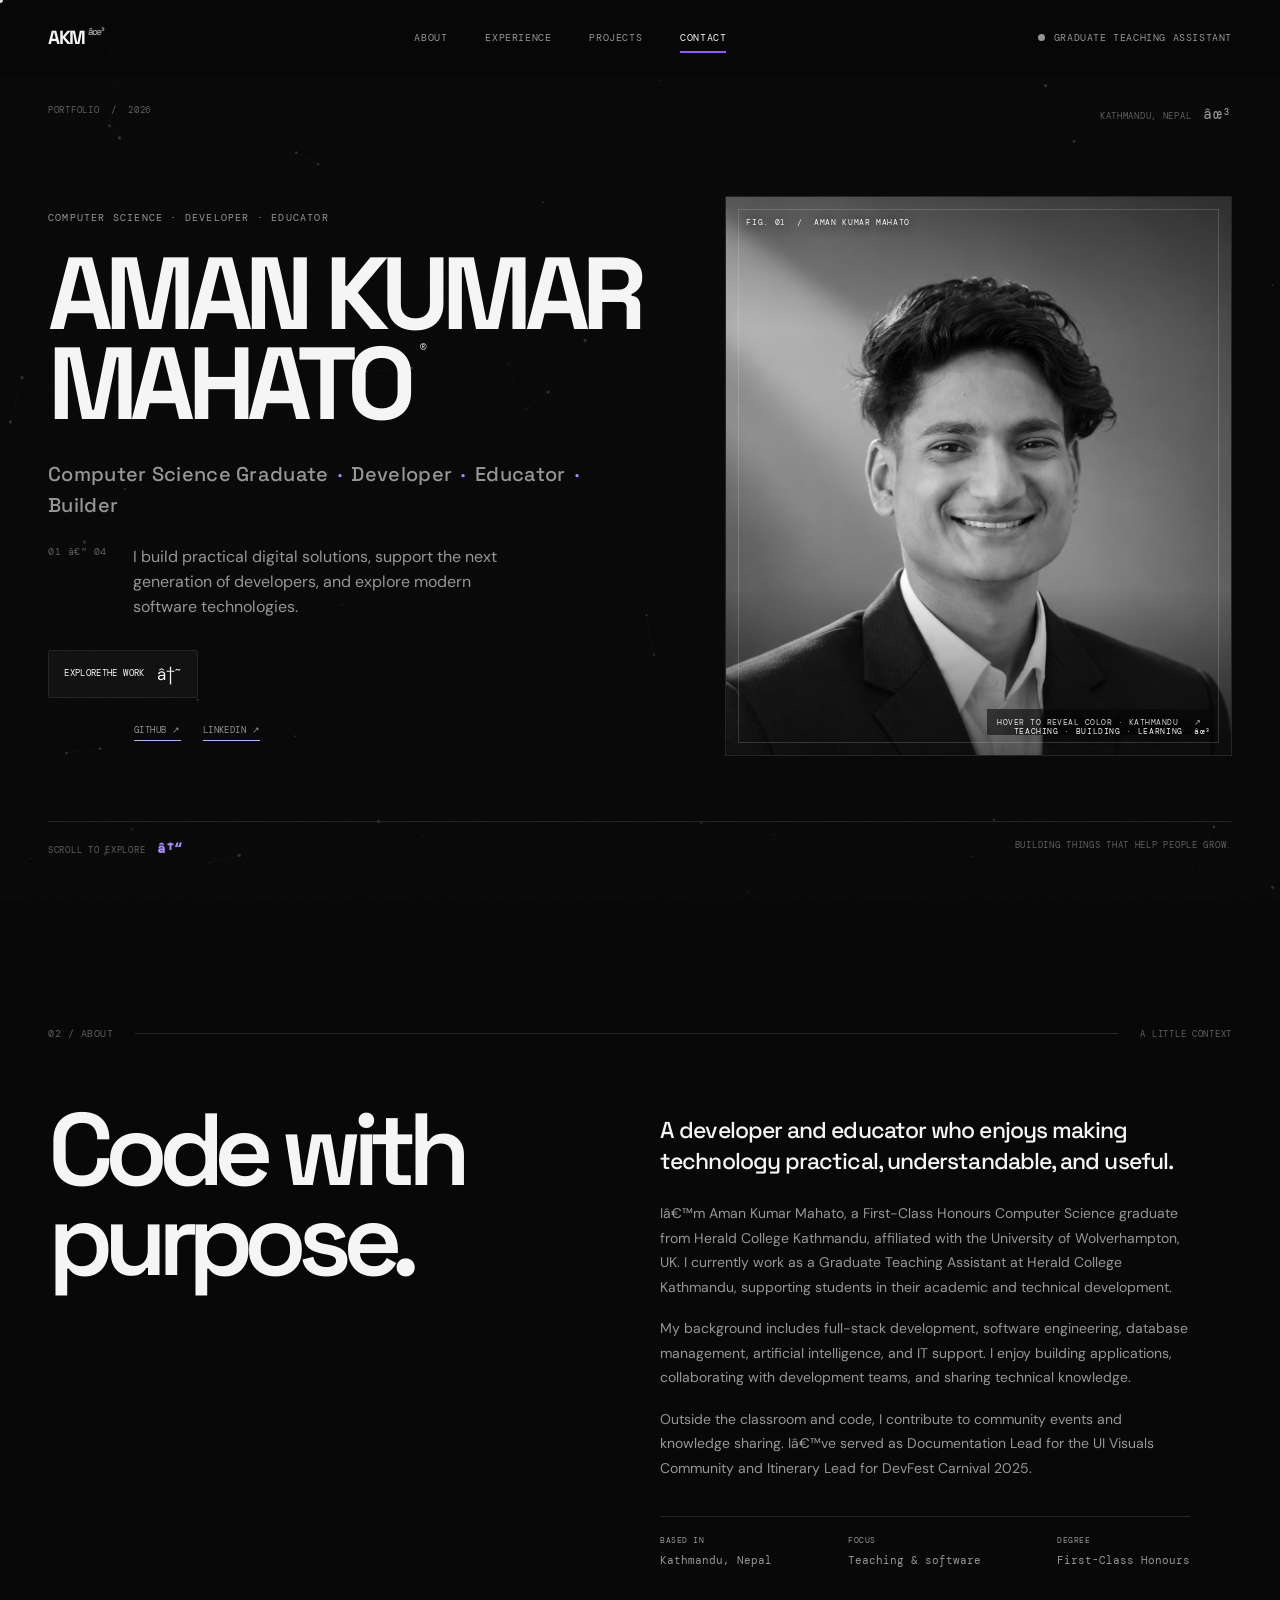
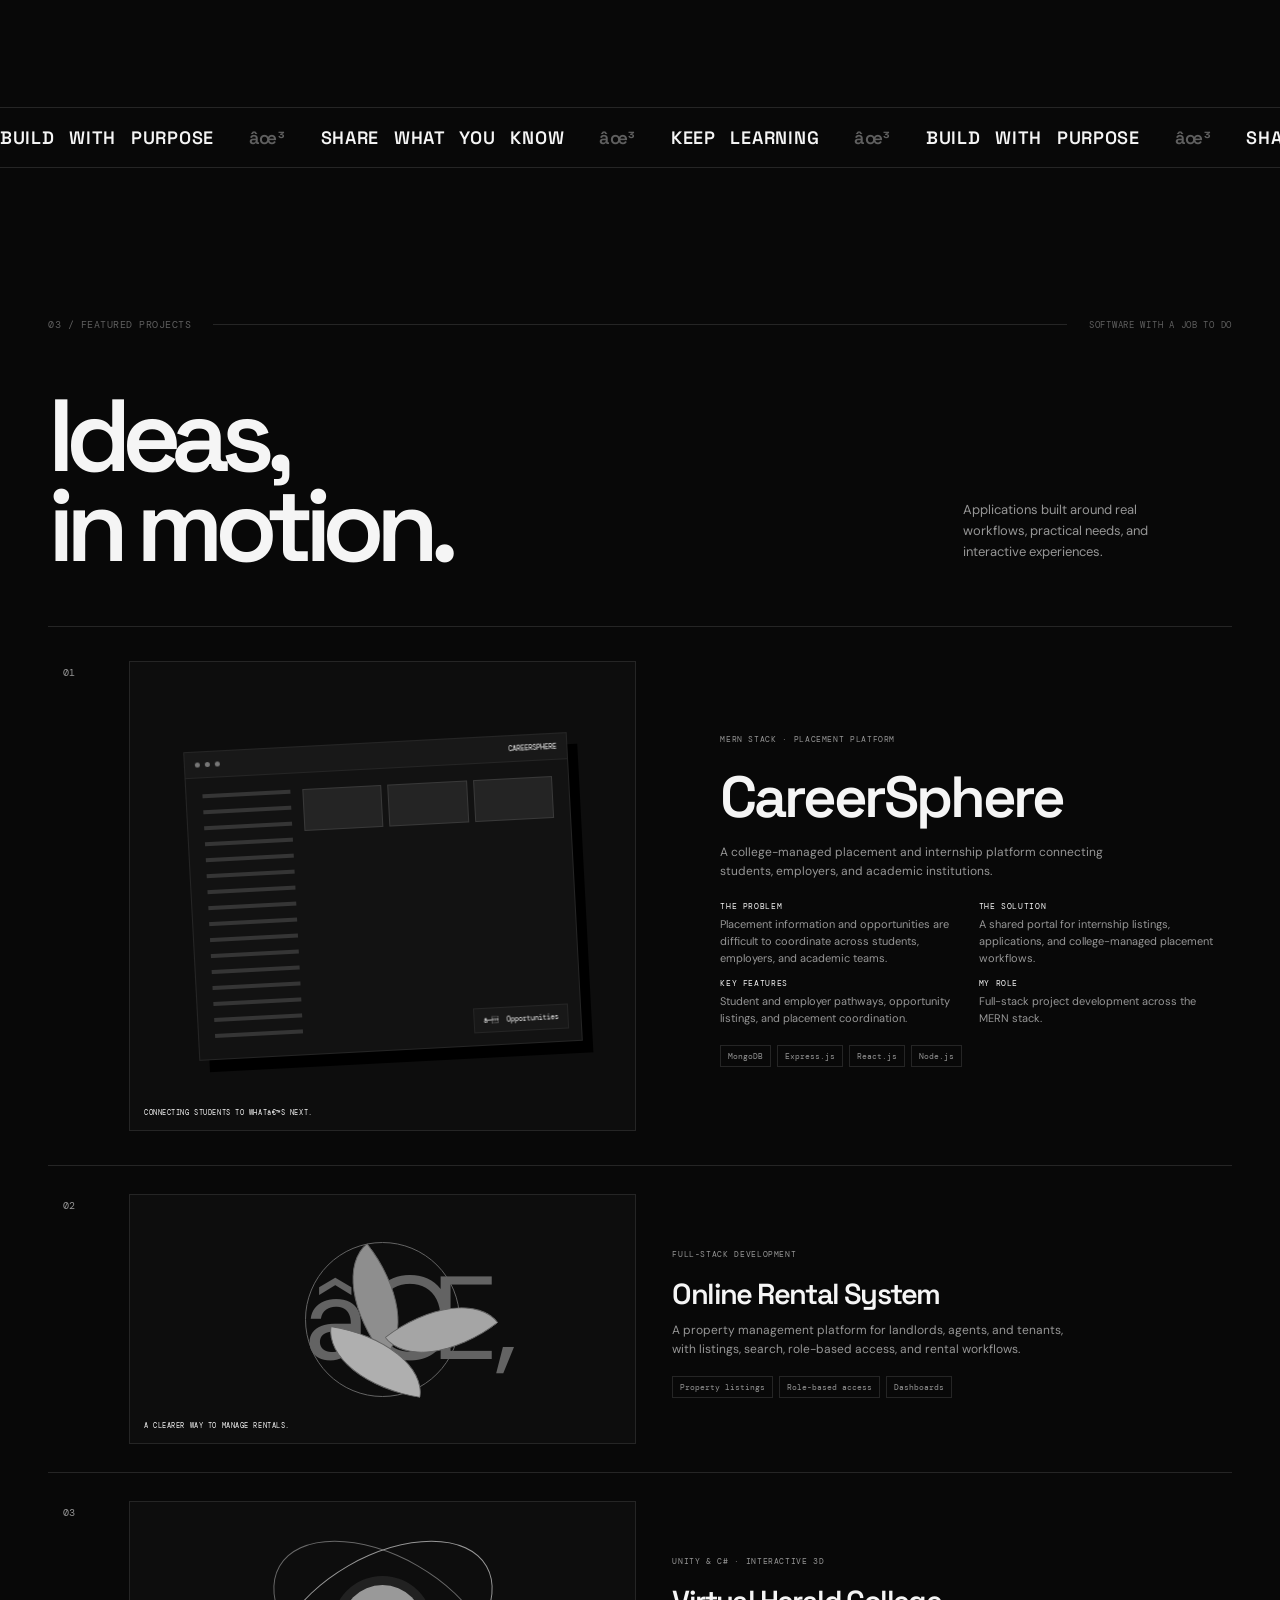
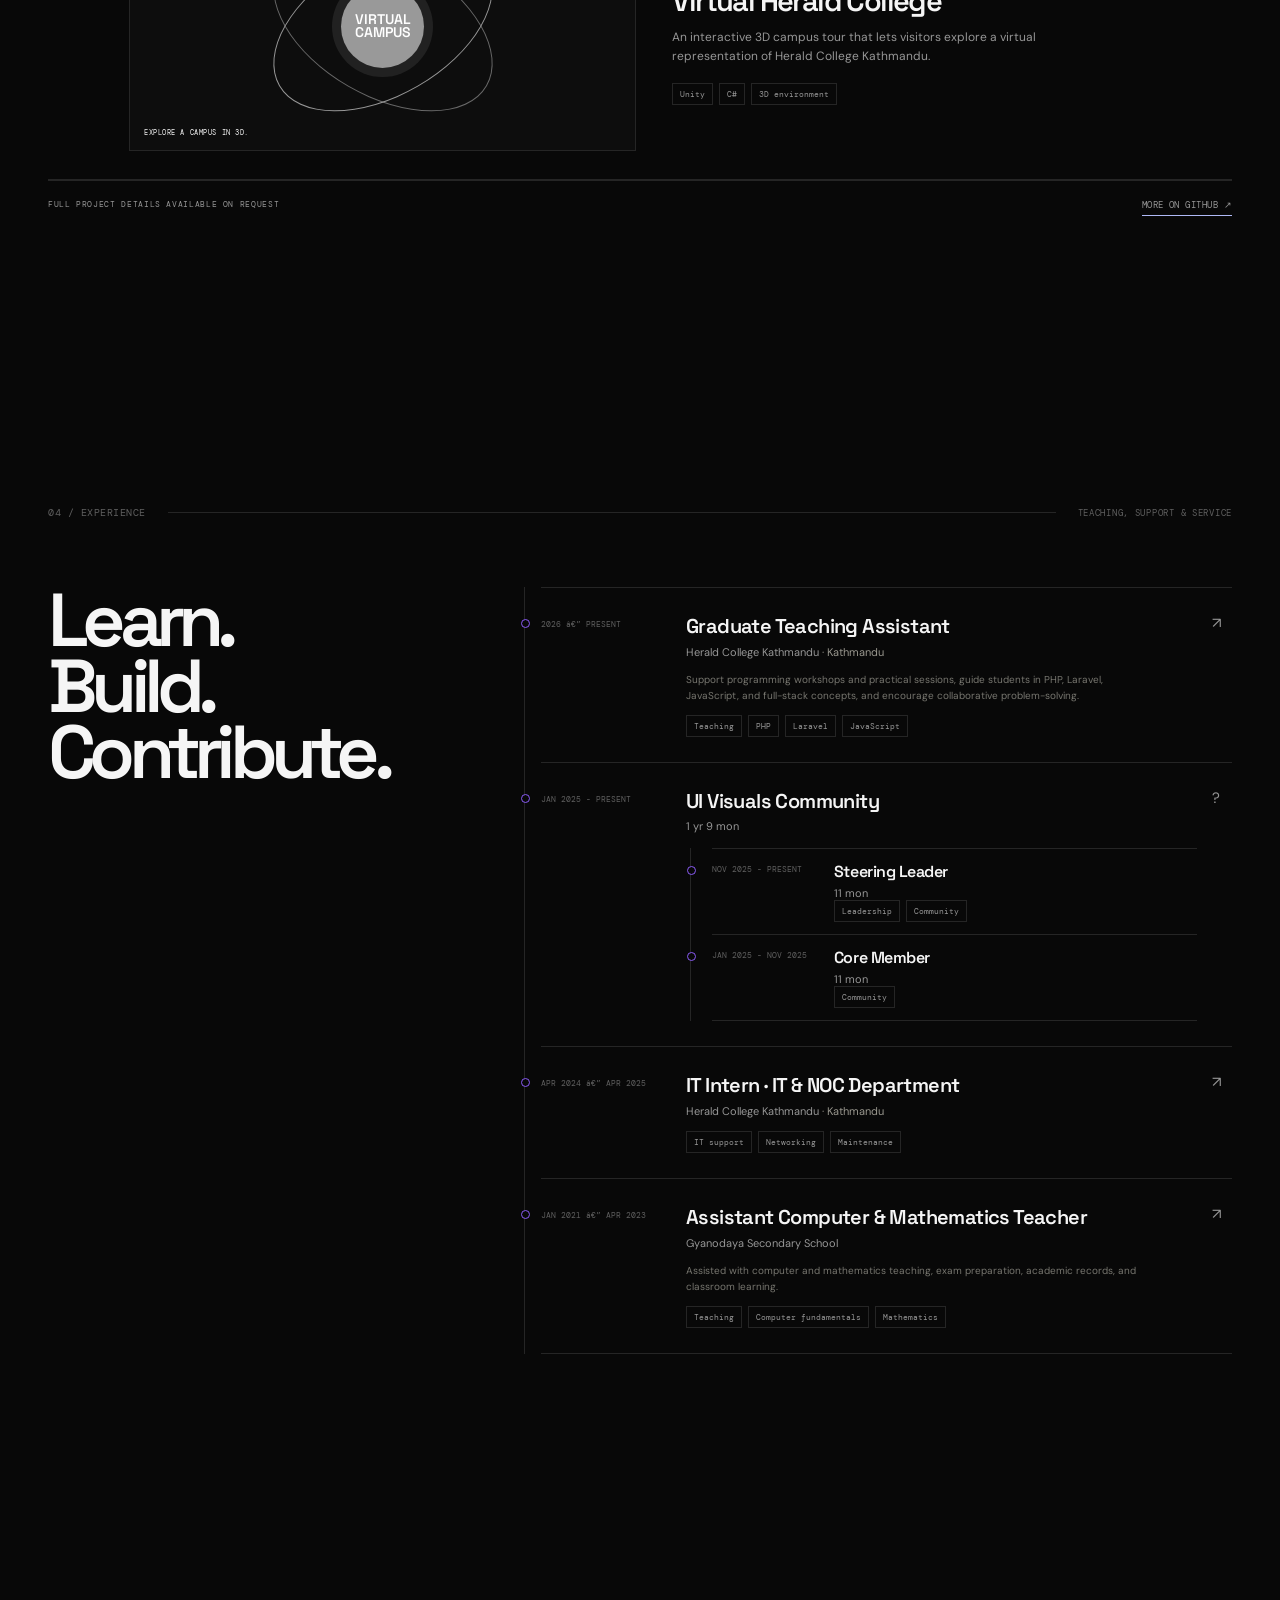
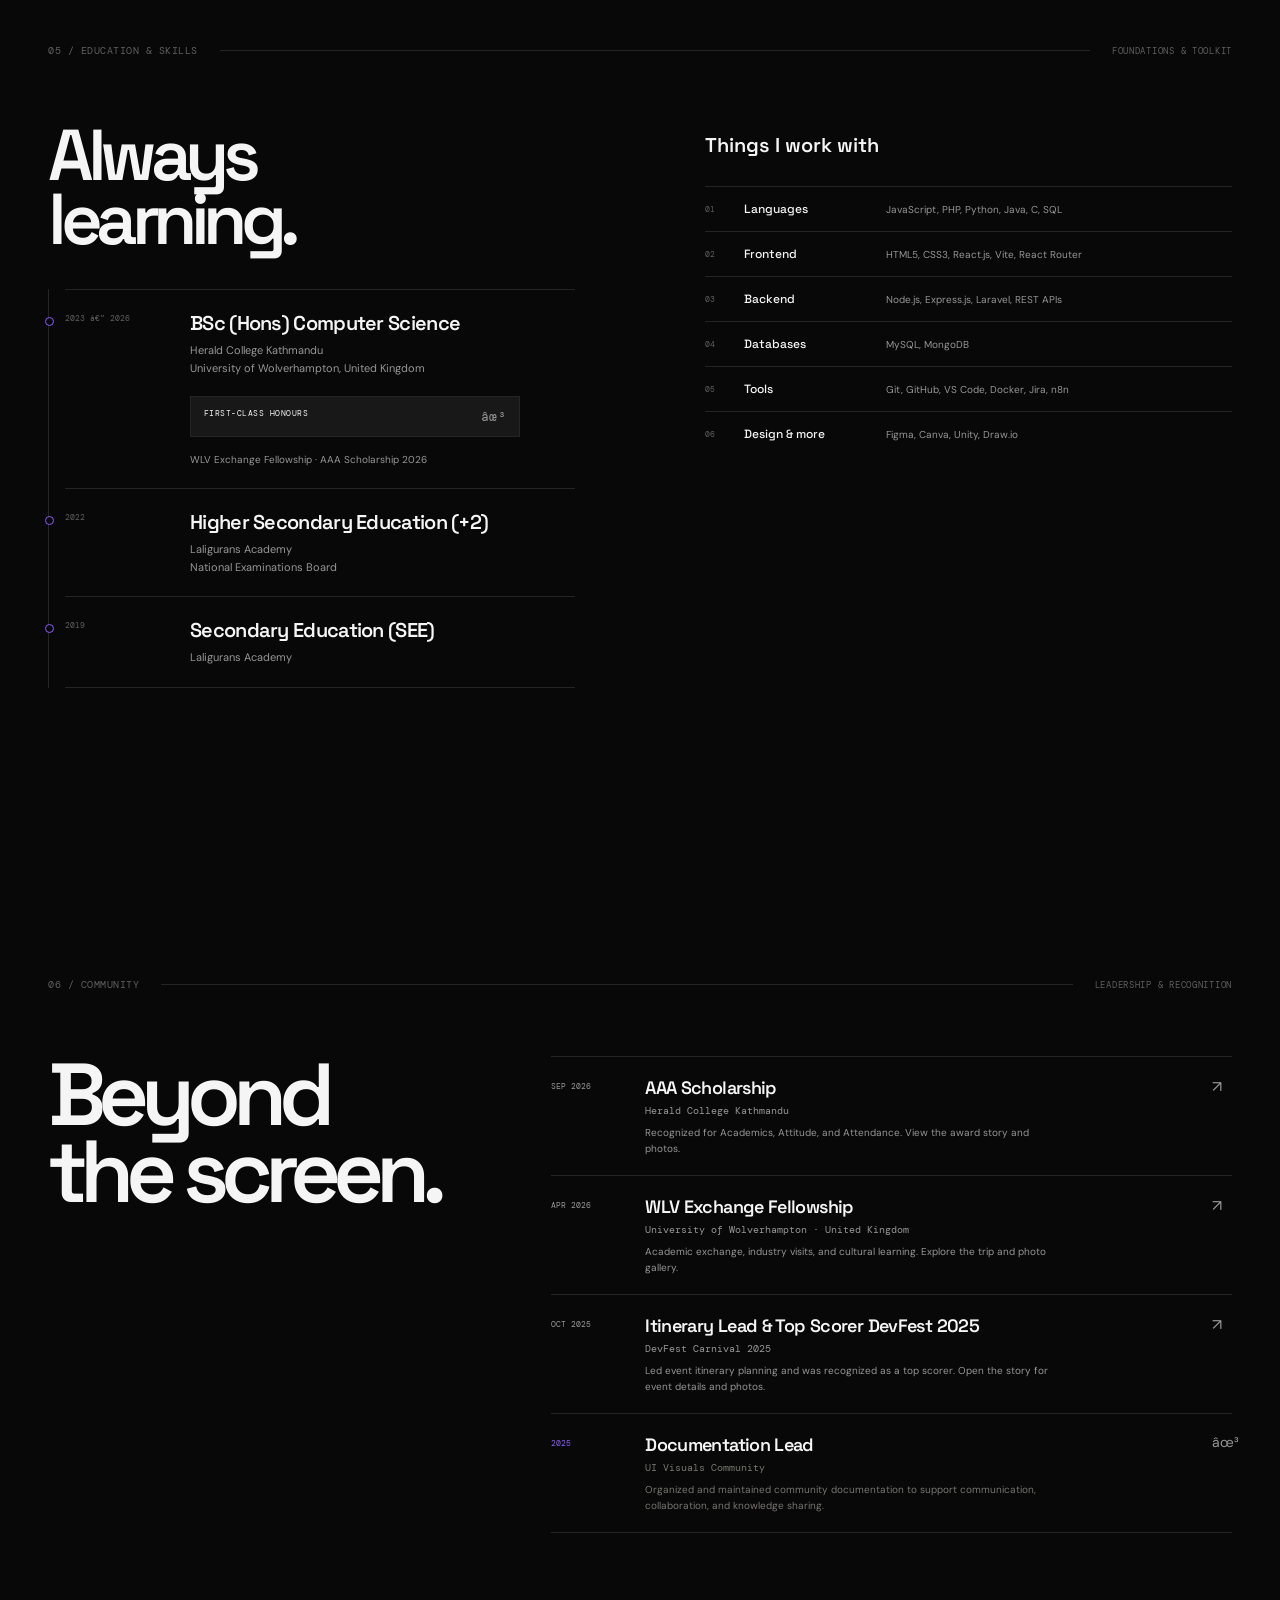
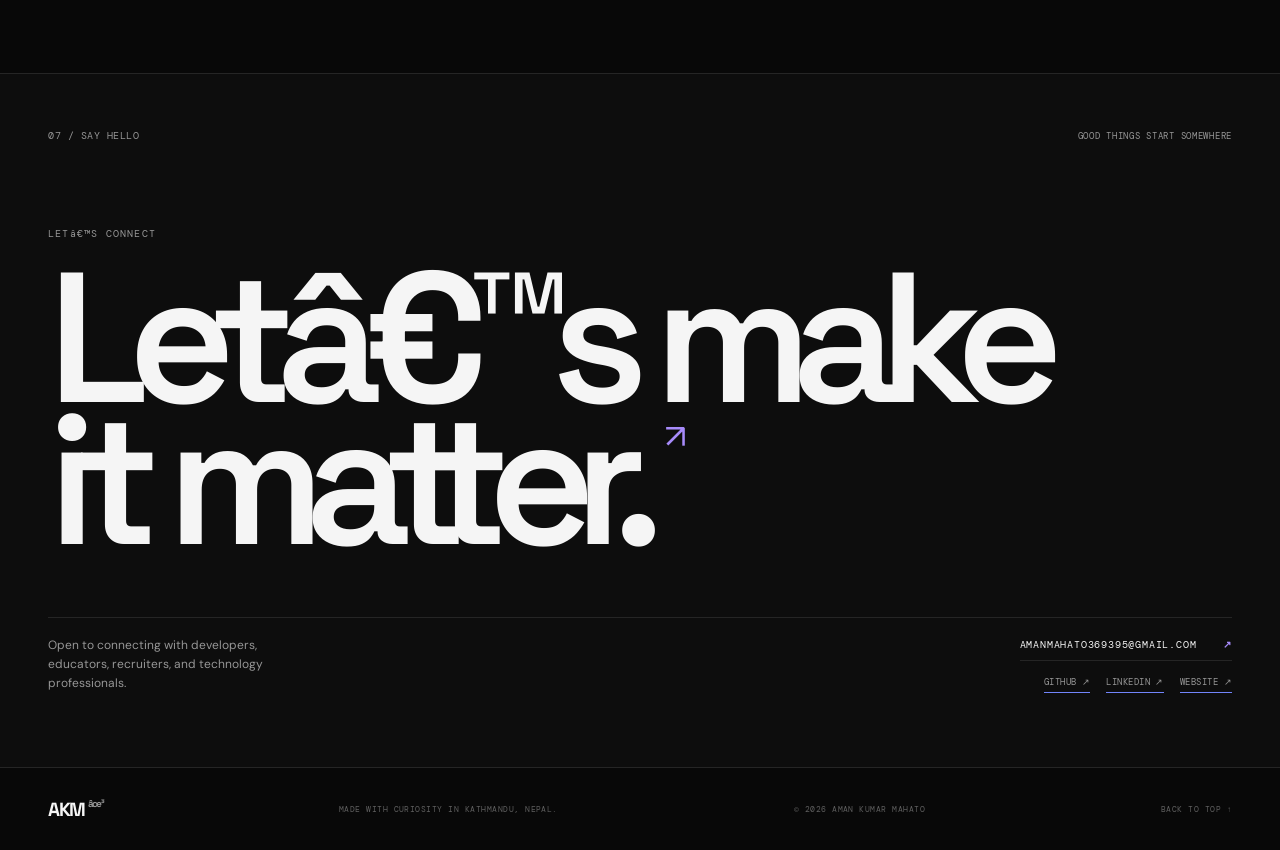
==== commit b7bfc007: "Design Changes" ====
--- a/index.html
+++ b/index.html
@@ -1,10 +1,10 @@
-<!doctype html>
+﻿<!doctype html>
 <html lang="en">
 <head>
   <meta charset="utf-8" />
   <meta name="viewport" content="width=device-width, initial-scale=1" />
-  <meta name="theme-color" content="#f1eee7" />
-  <meta name="description" content="Aman Kumar Mahato — First-Class Honours Computer Science graduate, Graduate Teaching Assistant, and full-stack developer in Kathmandu, Nepal." />
+  <meta name="theme-color" content="#080808" />
+  <meta name="description" content="Aman Kumar Mahato â€” First-Class Honours Computer Science graduate, Graduate Teaching Assistant, and full-stack developer in Kathmandu, Nepal." />
   <title>Aman Kumar Mahato | Computer Science Graduate</title>
   <link rel="preconnect" href="https://fonts.googleapis.com">
   <link rel="preconnect" href="https://fonts.gstatic.com" crossorigin>
@@ -12,9 +12,9 @@
   <link rel="stylesheet" href="styles.css" />
 </head>
 <body>
-  <div class="grain" aria-hidden="true"></div>
+  <div class="grain" aria-hidden="true"></div><canvas class="constellation-canvas" aria-hidden="true"></canvas>
   <header class="topbar">
-    <a class="wordmark" href="#home" aria-label="Aman Kumar Mahato home"><span>AM</span><i>✳</i></a>
+    <a class="wordmark" href="#home" aria-label="Aman Kumar Mahato home"><span>AKM</span><i>âœ³</i></a>
     <nav aria-label="Main navigation">
       <a href="#about">About</a><a href="#experience">Experience</a><a href="#work">Projects</a><a href="#contact">Contact</a>
     </nav>
@@ -24,60 +24,60 @@
 
   <main id="home">
     <section class="hero wrap">
-      <div class="hero-topline"><span>PORTFOLIO&nbsp; / &nbsp;2026</span><span>KATHMANDU, NEPAL&nbsp; <span class="asterisk">✳</span></span></div>
+      <div class="hero-topline"><span>PORTFOLIO&nbsp; / &nbsp;2026</span><span>KATHMANDU, NEPAL&nbsp; <span class="asterisk">âœ³</span></span></div>
       <div class="hero-grid">
         <div class="hero-copy">
-          <p class="eyebrow">TEACHING · SOFTWARE · COMMUNITY</p>
-          <h1>AMAN KUMAR<br><span>MAHATO</span><sup>®</sup></h1>
-          <p class="hero-role">Graduate Teaching Assistant <i>·</i> First-Class Honours Computer Science Graduate</p>
-          <div class="intro-row"><span class="index">01 — 04</span><p>I build practical digital solutions, support the next generation of developers, and explore modern software technologies.</p></div>
-          <a class="round-link" href="#work"><span>EXPLORE<br>THE WORK</span><b>↘</b></a>
-          <div class="hero-social"><a href="https://github.com/amanmahat0" target="_blank" rel="noreferrer">GITHUB ↗</a><a href="https://www.linkedin.com/in/amanmahat0/" target="_blank" rel="noreferrer">LINKEDIN ↗</a></div>
+          <p class="eyebrow">COMPUTER SCIENCE &#183; DEVELOPER &#183; EDUCATOR</p>
+          <h1>AMAN KUMAR<br><span>MAHATO</span><sup>&#174;</sup></h1>
+          <p class="hero-role">Computer Science Graduate <i>&#183;</i> Developer <i>&#183;</i> Educator <i>&#183;</i> Builder</p>
+          <div class="intro-row"><span class="index">01 â€” 04</span><p>I build practical digital solutions, support the next generation of developers, and explore modern software technologies.</p></div>
+          <a class="round-link" href="#work"><span>EXPLORE<br>THE WORK</span><b>â†˜</b></a>
+          <div class="hero-social"><a href="https://github.com/amanmahat0" target="_blank" rel="noreferrer">GITHUB &#8599;</a><a href="https://www.linkedin.com/in/amanmahat0/" target="_blank" rel="noreferrer">LINKEDIN &#8599;</a></div>
         </div>
-        <button class="hero-art profile-frame" type="button" aria-label="Reveal portrait color" aria-pressed="false">
-          <img class="profile-photo" src="PP.png" alt="Aman Kumar Mahato" />
+        <figure class="hero-art profile-frame">
+          <img class="profile-photo" src="images/home/profile.png" alt="Aman Kumar Mahato" />
           <span class="art-label label-top">FIG. 01&nbsp; / &nbsp;AMAN KUMAR MAHATO</span>
-          <span class="photo-hint">HOVER OR TAP TO REVEAL COLOR <b>↗</b></span>
-          <span class="art-label label-bottom">TEACHING · BUILDING · LEARNING&nbsp; ✳</span>
-        </button>
+          <span class="photo-hint">HOVER TO REVEAL COLOR &#183; KATHMANDU <b>&#8599;</b></span>
+          <span class="art-label label-bottom">TEACHING &#183; BUILDING &#183; LEARNING&nbsp; âœ³</span>
+        </figure>
       </div>
-      <div class="hero-bottom"><span>SCROLL TO EXPLORE <b>↓</b></span><span>BUILDING THINGS THAT HELP PEOPLE GROW.</span></div>
+      <div class="hero-bottom"><span>SCROLL TO EXPLORE <b>â†“</b></span><span>BUILDING THINGS THAT HELP PEOPLE GROW.</span></div>
     </section>
 
     <section class="about wrap section" id="about">
       <div class="section-head"><span class="index">02 / ABOUT</span><span class="rule"></span><span class="aside">A LITTLE CONTEXT</span></div>
-      <div class="about-grid"><h2>Code with<br><span>purpose.</span></h2><div class="about-body"><p class="large">A developer and educator who enjoys making technology practical, understandable, and useful.</p><p>I’m Aman Kumar Mahato, a First-Class Honours Computer Science graduate from Herald College Kathmandu, affiliated with the University of Wolverhampton, UK. I currently work as a Graduate Teaching Assistant at Herald College Kathmandu, supporting students in their academic and technical development.</p><p>My background includes full-stack development, software engineering, database management, artificial intelligence, and IT support. I enjoy building applications, collaborating with development teams, and sharing technical knowledge.</p><p>Outside the classroom and code, I contribute to community events and knowledge sharing. I’ve served as Documentation Lead for the UI Visuals Community and Itinerary Lead for DevFest Carnival 2025.</p><div class="facts"><div><small>BASED IN</small><strong>Kathmandu, Nepal</strong></div><div><small>FOCUS</small><strong>Teaching &amp; software</strong></div><div><small>DEGREE</small><strong>First-Class Honours</strong></div></div></div></div>
+      <div class="about-grid"><h2>Code with<br><span>purpose.</span></h2><div class="about-body"><p class="large">A developer and educator who enjoys making technology practical, understandable, and useful.</p><p>Iâ€™m Aman Kumar Mahato, a First-Class Honours Computer Science graduate from Herald College Kathmandu, affiliated with the University of Wolverhampton, UK. I currently work as a Graduate Teaching Assistant at Herald College Kathmandu, supporting students in their academic and technical development.</p><p>My background includes full-stack development, software engineering, database management, artificial intelligence, and IT support. I enjoy building applications, collaborating with development teams, and sharing technical knowledge.</p><p>Outside the classroom and code, I contribute to community events and knowledge sharing. Iâ€™ve served as Documentation Lead for the UI Visuals Community and Itinerary Lead for DevFest Carnival 2025.</p><div class="facts"><div><small>BASED IN</small><strong>Kathmandu, Nepal</strong></div><div><small>FOCUS</small><strong>Teaching &amp; software</strong></div><div><small>DEGREE</small><strong>First-Class Honours</strong></div></div></div></div>
     </section>
 
-    <section class="marquee" aria-label="Areas of focus"><div class="marquee-track">BUILD WITH PURPOSE <i>✳</i> SHARE WHAT YOU KNOW <i>✳</i> KEEP LEARNING <i>✳</i> BUILD WITH PURPOSE <i>✳</i> SHARE WHAT YOU KNOW <i>✳</i> KEEP LEARNING <i>✳</i></div></section>
+    <section class="marquee" aria-label="Areas of focus"><div class="marquee-track">BUILD WITH PURPOSE <i>âœ³</i> SHARE WHAT YOU KNOW <i>âœ³</i> KEEP LEARNING <i>âœ³</i> BUILD WITH PURPOSE <i>âœ³</i> SHARE WHAT YOU KNOW <i>âœ³</i> KEEP LEARNING <i>âœ³</i></div></section>
 
     <section class="work wrap section" id="work">
       <div class="section-head"><span class="index">03 / FEATURED PROJECTS</span><span class="rule"></span><span class="aside">SOFTWARE WITH A JOB TO DO</span></div>
       <div class="work-title"><h2>Ideas,<br><span>in motion.</span></h2><p>Applications built around real workflows, practical needs, and interactive experiences.</p></div>
       <div class="project-list">
-        <article class="project project-feature"><span class="project-no">01</span><div class="project-visual inventory"><div class="screen"><div class="screen-bar"><i></i><i></i><i></i><b>CAREERSPHERE</b></div><div class="screen-body"><div class="screen-side"></div><div class="screen-cards"><i></i><i></i><i></i></div><div class="screen-chat">●&nbsp; Opportunities</div></div></div><span class="visual-caption">CONNECTING STUDENTS TO WHAT’S NEXT.</span></div><div class="project-info"><div><span class="project-type">MERN STACK · PLACEMENT PLATFORM</span><h3>CareerSphere</h3><p>A college-managed placement and internship platform connecting students, employers, and academic institutions.</p><div class="tags"><i>MongoDB</i><i>Express.js</i><i>React.js</i><i>Node.js</i></div></div></div></article>
-        <article class="project"><span class="project-no">02</span><div class="project-visual plant"><div class="plant-circle">⌂</div><div class="plant-leaf leaf-a"></div><div class="plant-leaf leaf-b"></div><div class="plant-leaf leaf-c"></div><span class="visual-caption">A CLEARER WAY TO MANAGE RENTALS.</span></div><div class="project-info"><div><span class="project-type">FULL-STACK DEVELOPMENT</span><h3>Online Rental System</h3><p>A property management platform for landlords, agents, and tenants, with listings, search, role-based access, and rental workflows.</p><div class="tags"><i>Property listings</i><i>Role-based access</i><i>Dashboards</i></div></div></div></article>
-        <article class="project"><span class="project-no">03</span><div class="project-visual network"><div class="network-orbit orbit-a"></div><div class="network-orbit orbit-b"></div><div class="network-node">VIRTUAL<br>CAMPUS</div><span class="visual-caption">EXPLORE A CAMPUS IN 3D.</span></div><div class="project-info"><div><span class="project-type">UNITY &amp; C# · INTERACTIVE 3D</span><h3>Virtual Herald College</h3><p>An interactive 3D campus tour that lets visitors explore a virtual representation of Herald College Kathmandu.</p><div class="tags"><i>Unity</i><i>C#</i><i>3D environment</i></div></div></div></article>
+        <article class="project project-feature"><span class="project-no">01</span><div class="project-visual inventory"><div class="screen"><div class="screen-bar"><i></i><i></i><i></i><b>CAREERSPHERE</b></div><div class="screen-body"><div class="screen-side"></div><div class="screen-cards"><i></i><i></i><i></i></div><div class="screen-chat">â&#8212;&nbsp; Opportunities</div></div></div><span class="visual-caption">CONNECTING STUDENTS TO WHATâ€™S NEXT.</span></div><div class="project-info"><div><span class="project-type">MERN STACK &#183; PLACEMENT PLATFORM</span><h3>CareerSphere</h3><p>A college-managed placement and internship platform connecting students, employers, and academic institutions.</p><div class="project-context"><p><b>THE PROBLEM</b>Placement information and opportunities are difficult to coordinate across students, employers, and academic teams.</p><p><b>THE SOLUTION</b>A shared portal for internship listings, applications, and college-managed placement workflows.</p><p><b>KEY FEATURES</b>Student and employer pathways, opportunity listings, and placement coordination.</p><p><b>MY ROLE</b>Full-stack project development across the MERN stack.</p></div><div class="tags"><i>MongoDB</i><i>Express.js</i><i>React.js</i><i>Node.js</i></div></div></div></article>
+        <article class="project"><span class="project-no">02</span><div class="project-visual plant"><div class="plant-circle">âŒ‚</div><div class="plant-leaf leaf-a"></div><div class="plant-leaf leaf-b"></div><div class="plant-leaf leaf-c"></div><span class="visual-caption">A CLEARER WAY TO MANAGE RENTALS.</span></div><div class="project-info"><div><span class="project-type">FULL-STACK DEVELOPMENT</span><h3>Online Rental System</h3><p>A property management platform for landlords, agents, and tenants, with listings, search, role-based access, and rental workflows.</p><div class="tags"><i>Property listings</i><i>Role-based access</i><i>Dashboards</i></div></div></div></article>
+        <article class="project"><span class="project-no">03</span><div class="project-visual network"><div class="network-orbit orbit-a"></div><div class="network-orbit orbit-b"></div><div class="network-node">VIRTUAL<br>CAMPUS</div><span class="visual-caption">EXPLORE A CAMPUS IN 3D.</span></div><div class="project-info"><div><span class="project-type">UNITY &amp; C# &#183; INTERACTIVE 3D</span><h3>Virtual Herald College</h3><p>An interactive 3D campus tour that lets visitors explore a virtual representation of Herald College Kathmandu.</p><div class="tags"><i>Unity</i><i>C#</i><i>3D environment</i></div></div></div></article>
       </div>
-      <div class="work-note"><span>FULL PROJECT DETAILS AVAILABLE ON REQUEST</span><a href="https://github.com/amanmahat0" target="_blank" rel="noreferrer">MORE ON GITHUB ↗</a></div>
+      <div class="work-note"><span>FULL PROJECT DETAILS AVAILABLE ON REQUEST</span><a href="https://github.com/amanmahat0" target="_blank" rel="noreferrer">MORE ON GITHUB &#8599;</a></div>
     </section>
 
     <section class="experience wrap section" id="experience">
       <div class="section-head"><span class="index">04 / EXPERIENCE</span><span class="rule"></span><span class="aside">TEACHING, SUPPORT &amp; SERVICE</span></div>
       <div class="experience-grid"><h2>Learn.<br>Build.<br><span>Contribute.</span></h2><div class="timeline">
-        <article><span class="timeline-date">2026 — PRESENT</span><div><h3>Graduate Teaching Assistant</h3><p>Herald College Kathmandu <span>· Kathmandu</span></p><p class="timeline-detail">Support programming workshops and practical sessions, guide students in PHP, Laravel, JavaScript, and full-stack concepts, and encourage collaborative problem-solving.</p><div class="tags"><i>Teaching</i><i>PHP</i><i>Laravel</i><i>JavaScript</i></div></div><b>↗</b></article>
+        <article><span class="timeline-date">2026 â€” PRESENT</span><div><h3>Graduate Teaching Assistant</h3><p>Herald College Kathmandu <span>&#183; Kathmandu</span></p><p class="timeline-detail">Support programming workshops and practical sessions, guide students in PHP, Laravel, JavaScript, and full-stack concepts, and encourage collaborative problem-solving.</p><div class="tags"><i>Teaching</i><i>PHP</i><i>Laravel</i><i>JavaScript</i></div></div><b>&#8599;</b></article>
         <div class="company-group"><span class="timeline-date">JAN 2025 - PRESENT</span><div class="company-content"><div class="company-heading"><h3><a href="https://www.linkedin.com/company/76177781/" target="_blank" rel="noreferrer">UI Visuals Community</a></h3><p>1 yr 9 mon</p></div><div class="company-roles">
           <article><span class="timeline-date">NOV 2025 - PRESENT</span><div><h3>Steering Leader</h3><p>11 mon</p><div class="tags"><i>Leadership</i><i>Community</i></div></div></article>
           <article><span class="timeline-date">JAN 2025 - NOV 2025</span><div><h3>Core Member</h3><p>11 mon</p><div class="tags"><i>Community</i></div></div></article>
-        </div></div><b>?</b></div>        <article><span class="timeline-date">APR 2024 — APR 2025</span><div><h3>IT Intern · IT &amp; NOC Department</h3><p>Herald College Kathmandu <span>· Kathmandu</span></p><div class="tags"><i>IT support</i><i>Networking</i><i>Maintenance</i></div></div><b>↗</b></article>
-        <article><span class="timeline-date">JAN 2021 — APR 2023</span><div><h3>Assistant Computer &amp; Mathematics Teacher</h3><p>Gyanodaya Secondary School</p><p class="timeline-detail">Assisted with computer and mathematics teaching, exam preparation, academic records, and classroom learning.</p><div class="tags"><i>Teaching</i><i>Computer fundamentals</i><i>Mathematics</i></div></div><b>↗</b></article>
+        </div></div><b>?</b></div>        <article><span class="timeline-date">APR 2024 â€” APR 2025</span><div><h3>IT Intern &#183; IT &amp; NOC Department</h3><p>Herald College Kathmandu <span>&#183; Kathmandu</span></p><div class="tags"><i>IT support</i><i>Networking</i><i>Maintenance</i></div></div><b>&#8599;</b></article>
+        <article><span class="timeline-date">JAN 2021 â€” APR 2023</span><div><h3>Assistant Computer &amp; Mathematics Teacher</h3><p>Gyanodaya Secondary School</p><p class="timeline-detail">Assisted with computer and mathematics teaching, exam preparation, academic records, and classroom learning.</p><div class="tags"><i>Teaching</i><i>Computer fundamentals</i><i>Mathematics</i></div></div><b>&#8599;</b></article>
       </div></div>
     </section>
 
     <section class="education wrap section">
       <div class="section-head"><span class="index">05 / EDUCATION &amp; SKILLS</span><span class="rule"></span><span class="aside">FOUNDATIONS &amp; TOOLKIT</span></div>
       <div class="edu-grid"><div><h2>Always<br><span>learning.</span></h2><div class="education-timeline">
-        <article class="education-card"><span class="education-date">2023 — 2026</span><div><h3>BSc (Hons) Computer Science</h3><p>Herald College Kathmandu<br>University of Wolverhampton, United Kingdom</p><div class="award">FIRST-CLASS HONOURS <i>✳</i></div><small>WLV Exchange Fellowship · AAA Scholarship 2026</small></div></article>
+        <article class="education-card"><span class="education-date">2023 â€” 2026</span><div><h3>BSc (Hons) Computer Science</h3><p>Herald College Kathmandu<br>University of Wolverhampton, United Kingdom</p><div class="award">FIRST-CLASS HONOURS <i>âœ³</i></div><small>WLV Exchange Fellowship &#183; AAA Scholarship 2026</small></div></article>
         <article class="education-card secondary"><span class="education-date">2022</span><div><h3>Higher Secondary Education (+2)</h3><p>Laligurans Academy<br>National Examinations Board</p></div></article>
         <article class="education-card secondary"><span class="education-date">2019</span><div><h3>Secondary Education (SEE)</h3><p>Laligurans Academy</p></div></article>
       </div></div>
@@ -86,12 +86,12 @@
 
     <section class="leadership wrap section">
       <div class="section-head"><span class="index">06 / COMMUNITY</span><span class="rule"></span><span class="aside">LEADERSHIP &amp; RECOGNITION</span></div>
-      <div class="leadership-grid"><h2>Beyond<br><span>the screen.</span></h2><div class="leadership-list"><a class="leadership-link" href="scholarship.html"><span>SEP 2026</span><div><h3>AAA Scholarship</h3><p>Herald College Kathmandu</p><small>Recognized for Academics, Attitude, and Attendance. View the award story and photos.</small></div><i>↗</i></a><a class="leadership-link" href="fellowship.html"><span>APR 2026</span><div><h3>WLV Exchange Fellowship</h3><p>University of Wolverhampton · United Kingdom</p><small>Academic exchange, industry visits, and cultural learning. Explore the trip and photo gallery.</small></div><i>↗</i></a><a class="leadership-link" href="devfest.html"><span>OCT 2025</span><div><h3>Itinerary Lead &amp; Top Scorer</h3><p>DevFest Carnival 2025</p><small>Led event itinerary planning and was recognized as a top scorer. Open the story for event details and photos.</small></div><i>↗</i></a><article><span>2025</span><div><h3>Documentation Lead</h3><p>UI Visuals Community</p><small>Organized and maintained community documentation to support communication, collaboration, and knowledge sharing.</small></div><i>✳</i></article></div></div>
+      <div class="leadership-grid"><h2>Beyond<br><span>the screen.</span></h2><div class="leadership-list"><a class="leadership-link" href="scholarship.html"><span>SEP 2026</span><div><h3>AAA Scholarship</h3><p>Herald College Kathmandu</p><small>Recognized for Academics, Attitude, and Attendance. View the award story and photos.</small></div><i>&#8599;</i></a><a class="leadership-link" href="fellowship.html"><span>APR 2026</span><div><h3>WLV Exchange Fellowship</h3><p>University of Wolverhampton &#183; United Kingdom</p><small>Academic exchange, industry visits, and cultural learning. Explore the trip and photo gallery.</small></div><i>&#8599;</i></a><a class="leadership-link" href="devfest.html"><span>OCT 2025</span><div><h3>Itinerary Lead &amp; Top Scorer DevFest 2025</h3><p>DevFest Carnival 2025</p><small>Led event itinerary planning and was recognized as a top scorer. Open the story for event details and photos.</small></div><i>&#8599;</i></a><article><span>2025</span><div><h3>Documentation Lead</h3><p>UI Visuals Community</p><small>Organized and maintained community documentation to support communication, collaboration, and knowledge sharing.</small></div><i>âœ³</i></article></div></div>
     </section>
 
-    <section class="contact" id="contact"><div class="wrap contact-inner"><div class="section-head"><span class="index">07 / SAY HELLO</span><span class="rule"></span><span class="aside">GOOD THINGS START SOMEWHERE</span></div><p class="eyebrow">LET’S CONNECT</p><h2>Let’s make<br><span>it matter.</span><a href="mailto:amanmahato369395@gmail.com" aria-label="Email Aman">↗</a></h2><div class="contact-bottom"><p>Open to connecting with developers, educators, recruiters, and technology professionals.</p><div class="contact-links"><a class="email-link" href="mailto:amanmahato369395@gmail.com">AMANMAHATO369395@GMAIL.COM <b>↗</b></a><div class="social-links"><a href="https://github.com/amanmahat0" target="_blank" rel="noreferrer">GITHUB ↗</a><a href="https://www.linkedin.com/in/amanmahat0/" target="_blank" rel="noreferrer">LINKEDIN ↗</a><a href="https://amanmahato.com.np" target="_blank" rel="noreferrer">WEBSITE ↗</a></div></div></div></div></section>
+    <section class="contact" id="contact"><div class="wrap contact-inner"><div class="section-head"><span class="index">07 / SAY HELLO</span><span class="rule"></span><span class="aside">GOOD THINGS START SOMEWHERE</span></div><p class="eyebrow">LETâ€™S CONNECT</p><h2>Letâ€™s make<br><span>it matter.</span><a href="mailto:amanmahato369395@gmail.com" aria-label="Email Aman">&#8599;</a></h2><div class="contact-bottom"><p>Open to connecting with developers, educators, recruiters, and technology professionals.</p><div class="contact-links"><a class="email-link" href="mailto:amanmahato369395@gmail.com">AMANMAHATO369395@GMAIL.COM <b>&#8599;</b></a><div class="social-links"><a href="https://github.com/amanmahat0" target="_blank" rel="noreferrer">GITHUB &#8599;</a><a href="https://www.linkedin.com/in/amanmahat0/" target="_blank" rel="noreferrer">LINKEDIN &#8599;</a><a href="https://amanmahato.com.np" target="_blank" rel="noreferrer">WEBSITE &#8599;</a></div></div></div></div></section>
   </main>
-  <footer class="footer wrap"><a class="wordmark" href="#home"><span>AM</span><i>✳</i></a><span>MADE WITH CURIOSITY IN KATHMANDU, NEPAL.</span><span>© 2026 AMAN KUMAR MAHATO</span><a href="#home">BACK TO TOP ↑</a></footer>
+  <footer class="footer wrap"><a class="wordmark" href="#home"><span>AKM</span><i>âœ³</i></a><span>MADE WITH CURIOSITY IN KATHMANDU, NEPAL.</span><span>&#169; 2026 AMAN KUMAR MAHATO</span><a href="#home">BACK TO TOP &#8593;</a></footer>
   <script src="script.js"></script>
 </body>
 </html>
--- a/styles.css
+++ b/styles.css
@@ -1,4 +1,4 @@
-:root{--paper:#f1eee7;--ink:#171a1a;--blue:#30a925;--orange:#f26b3a;--line:#c9c6bd;--muted:#77766f;--mono:'DM Mono',monospace;--sans:'DM Sans',sans-serif;--display:'Space Grotesk',sans-serif}*{box-sizing:border-box}html{scroll-behavior:smooth}body{margin:0;background:var(--paper);color:var(--ink);font-family:var(--sans);-webkit-font-smoothing:antialiased}.grain{position:fixed;inset:0;pointer-events:none;opacity:.15;z-index:5;background-image:url("data:image/svg+xml,%3Csvg viewBox='0 0 180 180' xmlns='http://www.w3.org/2000/svg'%3E%3Cfilter id='n'%3E%3CfeTurbulence type='fractalNoise' baseFrequency='.88' numOctaves='3' stitchTiles='stitch'/%3E%3C/filter%3E%3Crect width='100%25' height='100%25' filter='url(%23n)' opacity='.13'/%3E%3C/svg%3E")}.wrap{width:min(1280px,calc(100% - 96px));margin:auto}.topbar{height:76px;display:flex;align-items:center;justify-content:space-between;padding:0 48px;border-bottom:1px solid var(--line);position:relative;z-index:10}.wordmark{font:700 19px var(--display);letter-spacing:-1.5px;display:flex;align-items:start;gap:3px;color:var(--ink);text-decoration:none}.wordmark i{font-size:10px;color:var(--blue);font-style:normal}.topbar nav{display:flex;gap:38px}.topbar nav a,.availability{font:10px var(--mono);text-transform:uppercase;letter-spacing:.06em;color:var(--ink);text-decoration:none}.topbar nav a{transition:color .2s}.topbar nav a:hover{color:var(--blue)}.availability{display:flex;align-items:center;gap:9px}.availability span{width:7px;height:7px;border-radius:50%;background:#86a84c;box-shadow:0 0 0 4px #86a84c20}.menu-toggle{display:none}.hero{padding:25px 0 20px}.hero-topline,.hero-bottom{display:flex;justify-content:space-between;font:9px var(--mono);letter-spacing:.08em}.asterisk{color:var(--orange);font-size:15px}.hero-grid{display:grid;grid-template-columns:1.1fr .9fr;gap:5%;align-items:center;padding:63px 0 42px}.eyebrow{font:10px var(--mono);letter-spacing:.12em;color:var(--blue);margin:0 0 25px}.hero h1{font:700 clamp(70px,11.7vw,158px)/.79 var(--display);letter-spacing:-.105em;margin:0 0 42px}.hero h1 span{color:var(--blue)}.hero h1 sup{font:11px var(--mono);letter-spacing:0;vertical-align:top;margin-left:12px}.intro-row{display:grid;grid-template-columns:72px minmax(0,400px);gap:13px;align-items:start}.index{font:10px var(--mono);color:var(--blue);letter-spacing:.05em}.intro-row p{font-size:16px;line-height:1.55;margin:0;color:#555650}.intro-row em{color:var(--ink);font-style:normal;font-weight:700}.round-link{width:100px;height:100px;border:1px solid var(--ink);border-radius:50%;display:flex;align-items:center;justify-content:center;position:relative;text-decoration:none;color:var(--ink);font:8px/1.5 var(--mono);letter-spacing:.04em;margin:37px 0 0 86px;transition:.25s}.round-link b{position:absolute;right:13px;top:11px;font:17px var(--sans)}.round-link:hover{background:var(--blue);color:white;border-color:var(--blue);transform:rotate(-9deg)}.hero-art{height:465px;background:#e2ded3;position:relative;overflow:hidden}.art-circle{position:absolute;width:440px;height:440px;border-radius:50%;background:#d5d0c2;left:50%;top:50%;transform:translate(-50%,-47%);border:1px solid #bab5a8}.art-sun{position:absolute;width:125px;height:125px;background:var(--orange);border-radius:50%;top:49px;right:74px}.art-line{position:absolute;width:1px;height:130%;background:#b9b4a8;top:-15%;left:50%;transform:rotate(34deg)}.line-two{transform:rotate(-34deg)}.portrait-mark{position:absolute;width:212px;height:260px;border-radius:48% 48% 8% 8%;background:var(--blue);color:var(--paper);left:50%;top:56%;transform:translate(-50%,-50%);display:grid;place-items:center;box-shadow:16px 17px 0 #17215e}.portrait-mark span{font:600 74px var(--display);letter-spacing:-9px;transform:translateX(-4px)}.portrait-mark i{position:absolute;right:18px;top:17px;color:var(--orange);font-style:normal;font-size:22px}.art-label{position:absolute;font:8px var(--mono);letter-spacing:.08em}.label-top{top:20px;left:20px}.label-bottom{bottom:19px;right:20px}.hero-bottom{padding:14px 0 0;border-top:1px solid var(--line);color:var(--muted)}.hero-bottom b{font-size:14px;color:var(--blue);margin-left:6px}.section{padding-top:145px;padding-bottom:140px}.section-head{display:flex;align-items:center;gap:22px}.section-head .rule{height:1px;background:var(--line);flex:1}.aside{font:9px var(--mono);letter-spacing:.08em;color:var(--muted)}.about-grid{display:grid;grid-template-columns:.95fr 1.05fr;gap:8%;margin-top:65px}.about h2,.work-title h2,.experience h2,.edu-grid h2{font:600 clamp(62px,8vw,105px)/.88 var(--display);letter-spacing:-.09em;margin:0}.about h2 span,.work-title h2 span,.experience h2 span,.edu-grid h2 span{color:var(--blue)}.about-body{max-width:530px;padding-top:10px}.about-body p{font-size:14px;line-height:1.75;color:#5d5d57;margin:0 0 17px}.about-body .large{font:500 23px/1.35 var(--display);letter-spacing:-.04em;color:var(--ink);margin:0 0 24px}.facts{display:flex;justify-content:space-between;border-top:1px solid var(--line);margin-top:36px;padding-top:18px;gap:15px}.facts div{display:grid;gap:8px}.facts small{font:8px var(--mono);letter-spacing:.07em;color:var(--muted)}.facts strong{font:11px var(--mono);font-weight:400}.marquee{overflow:hidden;background:var(--blue);color:var(--paper);white-space:nowrap;padding:21px 0;transform:rotate(-1deg) scale(1.01)}.marquee-track{font:600 18px var(--display);letter-spacing:.04em;word-spacing:9px;animation:drift 25s linear infinite}.marquee i{font-style:normal;color:#ff8c60;padding:0 20px}@keyframes drift{to{transform:translateX(-30%)}}.work-title{display:flex;justify-content:space-between;align-items:end;margin:60px 0 55px}.work-title p{width:210px;font-size:13px;line-height:1.6;color:var(--muted);margin:0 5% 9px 0}.project-list{border-top:1px solid var(--ink)}.project{display:grid;grid-template-columns:46px minmax(250px,.95fr) minmax(270px,1.05fr);gap:20px;padding:25px 0;border-bottom:1px solid var(--line);text-decoration:none;color:var(--ink);align-items:center}.project-no{font:10px var(--mono);color:var(--blue);align-self:start;padding-top:5px}.project-visual{height:250px;position:relative;overflow:hidden;display:grid;place-items:center}.project-feature .project-visual{height:330px}.inventory{background:#dadbd1}.screen{width:76%;height:66%;background:#f6f5f0;border:1px solid #252727;box-shadow:10px 12px 0 #a9aaa2;transform:rotate(-3deg);transition:transform .4s}.project:hover .screen{transform:rotate(0) scale(1.025)}.screen-bar{height:26px;border-bottom:1px solid #ddd;display:flex;align-items:center;padding:0 10px;gap:5px}.screen-bar i{width:5px;height:5px;border-radius:50%;background:#eb6d4d}.screen-bar i:nth-child(2){background:#ecbf4b}.screen-bar i:nth-child(3){background:#92b36a}.screen-bar b{font:7px var(--mono);margin-left:auto}.screen-body{display:grid;grid-template-columns:25% 1fr;gap:12px;padding:16px;height:calc(100% - 26px);position:relative}.screen-side{background:repeating-linear-gradient(to bottom,#d5d6cf 0 4px,transparent 4px 16px)}.screen-cards{display:grid;grid-template-columns:repeat(3,1fr);gap:6px;align-content:start}.screen-cards i{height:42px;background:#e7e8e1;border:1px solid #d3d4cc}.screen-cards i:first-child{background:#c3d1ff}.screen-chat{position:absolute;right:12px;bottom:12px;background:var(--blue);color:white;padding:7px 9px;font:7px var(--mono)}.visual-caption{position:absolute;bottom:13px;left:14px;font:7px var(--mono);letter-spacing:.08em}.project-info{display:flex;justify-content:space-between;align-items:center;padding:8px 4px 8px 16px}.project-type{font:8px var(--mono);letter-spacing:.08em;color:var(--blue)}.project-info h3{font:600 29px var(--display);letter-spacing:-.055em;margin:13px 0 9px}.project-info p{font-size:12px;line-height:1.6;color:var(--muted);max-width:370px;margin:0 0 16px}.tags{display:flex;gap:6px;flex-wrap:wrap}.tags i{font:8px var(--mono);font-style:normal;border:1px solid var(--line);padding:5px 7px;color:#63635c}.arrow{font:22px var(--sans);align-self:flex-start;transition:transform .2s}.project:hover .arrow{transform:translate(4px,-4px);color:var(--blue)}.plant{background:#d7e1cc}.plant-circle{width:155px;height:155px;border:1px solid #536b43;border-radius:50%;display:grid;place-items:center;color:#536b43;font-size:118px;line-height:1}.plant-leaf{position:absolute;width:57px;height:100px;border-radius:100% 0 100% 0;background:#789866;border:1px solid #536b43}.leaf-a{transform:rotate(-38deg);left:43%;top:22%}.leaf-b{transform:rotate(53deg);left:56%;top:34%;background:#97ad7b}.leaf-c{transform:rotate(-81deg);left:43%;top:47%;background:#a1b78a}.network{background:#dfd9d2}.network-orbit{position:absolute;border:1px solid #9b5c45;border-radius:50%;width:240px;height:140px;transform:rotate(30deg)}.orbit-b{transform:rotate(-30deg);border-color:#b79073}.network-node{width:83px;height:83px;border-radius:50%;background:var(--orange);display:grid;place-items:center;text-align:center;font:600 14px/.95 var(--display);color:#fff;box-shadow:0 0 0 9px #f26b3a2b;z-index:1}.sports{background:#e9d4c5}.sports-word{font:700 59px var(--display);color:#b8462d;letter-spacing:-.1em;transform:rotate(-8deg)}.sports-word span{color:#293b92}.sports-ball{position:absolute;width:63px;height:63px;border-radius:50%;background:#252723;top:24%;right:28%;box-shadow:inset -15px -6px 0 #454740}.sports-line{position:absolute;width:140%;height:1px;background:#b8462d;transform:rotate(-31deg);left:-20%}.easy{background:#d5d8eb}.easy-card{width:180px;height:148px;background:#f5f4ef;padding:15px;box-shadow:10px 10px 0 #a6a9bf;transform:rotate(4deg);transition:transform .4s}.project:hover .easy-card{transform:rotate(0)}.easy-card>span{font:600 15px var(--display);color:#4f5caa}.calendar{display:grid;grid-template-columns:repeat(3,1fr);text-align:center;margin:13px 0 8px;gap:4px}.calendar b{font:6px var(--mono);color:#777}.calendar i{font:9px var(--mono);font-style:normal;background:#e6e7f0;padding:5px}.calendar i:nth-of-type(2){background:var(--blue);color:white}.book-button{background:#4e5bb1;color:white;text-align:center;padding:7px;font:6px var(--mono)}.work-note{display:flex;justify-content:space-between;padding-top:18px;font:8px var(--mono);letter-spacing:.08em;color:var(--muted)}.experience{background:#e8e5dd;padding-left:max(48px,calc((100% - 1280px)/2));padding-right:max(48px,calc((100% - 1280px)/2));width:100%}.experience-grid{display:grid;grid-template-columns:.7fr 1.3fr;gap:8%;margin-top:68px}.experience h2{font-size:clamp(49px,6vw,75px)}.timeline article{display:grid;grid-template-columns:130px 1fr 20px;gap:15px;padding:25px 0;border-top:1px solid var(--line)}.timeline article:last-child{border-bottom:1px solid var(--line)}.timeline-date{font:8px var(--mono);color:var(--muted);padding-top:6px}.timeline h3{font:600 20px var(--display);letter-spacing:-.03em;margin:0 0 6px}.timeline p{font-size:11px;color:#686860;margin:0 0 13px}.timeline p span{color:#99978e}.timeline article>b{font:15px var(--sans);color:var(--blue)}.edu-grid{display:grid;grid-template-columns:1fr 1fr;gap:11%;margin-top:67px}.edu-grid h2{font-size:72px}.education-card{border-top:1px solid var(--ink);margin-top:38px;padding:20px 0 0}.education-card h3{font:600 20px var(--display);letter-spacing:-.035em;margin:13px 0 6px}.education-card p{font-size:11px;color:var(--muted);line-height:1.6;margin:0}.award{display:flex;justify-content:space-between;background:var(--blue);color:white;padding:11px 13px;margin:19px 0 10px;font:8px var(--mono);letter-spacing:.06em;max-width:330px}.award i{font-size:13px;color:#ff966b;font-style:normal}.education-card small{font-size:10px;color:var(--muted)}.education-card.secondary{margin-top:34px;padding-top:17px}.skills{padding-top:8px}.skills>h3{font:600 20px var(--display);margin:0 0 28px}.skill-row{display:grid;grid-template-columns:27px 130px 1fr;gap:12px;padding:14px 0;border-top:1px solid var(--line);align-items:center}.skill-row span{font:8px var(--mono);color:var(--blue)}.skill-row b{font:500 12px var(--display)}.skill-row p{font-size:10px;color:var(--muted);margin:0}.language-line{border-top:1px solid var(--ink);padding-top:17px;margin-top:20px;display:flex;justify-content:space-between}.language-line span{font:8px var(--mono);color:var(--muted)}.language-line b{font:10px var(--mono);font-weight:400}.contact{background:var(--blue);color:var(--paper);padding:55px 0 74px}.contact .section-head .index{color:#ff9873}.contact .section-head .rule{background:#6f83fa}.contact .aside{color:#d3d8ff}.contact .eyebrow{color:#ff9873;margin:85px 0 27px}.contact h2{font:600 clamp(88px,14.5vw,185px)/.77 var(--display);letter-spacing:-.11em;margin:0}.contact h2 span{color:#aebcff}.contact h2 a{font:34px var(--sans);color:#ff9873;text-decoration:none;vertical-align:top;display:inline-block;margin:5px 0 0 20px;transition:transform .2s}.contact h2 a:hover{transform:translate(5px,-5px)}.contact-bottom{display:flex;justify-content:space-between;align-items:end;border-top:1px solid #7184fa;margin-top:65px;padding-top:18px}.contact-bottom p{max-width:250px;font-size:12px;line-height:1.6;color:#d1d7ff;margin:0}.email-link{font:10px var(--mono);color:white;text-decoration:none;letter-spacing:.08em;border-bottom:1px solid #aebcff;padding-bottom:9px}.email-link b{color:#ff9873;margin-left:20px}.footer{height:82px;display:flex;justify-content:space-between;align-items:center}.footer>span,.footer>a:last-child{font:8px var(--mono);letter-spacing:.06em;color:var(--muted);text-decoration:none}.footer>a:last-child{color:var(--ink)}
+:root{--paper:#CAF0F8;--ink:#03045E;--blue:#0077B6;--orange:#00B4D8;--line:#90E0EF;--muted:#0077B6;--mono:'DM Mono',monospace;--sans:'DM Sans',sans-serif;--display:'Space Grotesk',sans-serif}*{box-sizing:border-box}html{scroll-behavior:smooth}body{margin:0;background:var(--paper);color:var(--ink);font-family:var(--sans);-webkit-font-smoothing:antialiased}.grain{position:fixed;inset:0;pointer-events:none;opacity:.15;z-index:5;background-image:url("data:image/svg+xml,%3Csvg viewBox='0 0 180 180' xmlns='http://www.w3.org/2000/svg'%3E%3Cfilter id='n'%3E%3CfeTurbulence type='fractalNoise' baseFrequency='.88' numOctaves='3' stitchTiles='stitch'/%3E%3C/filter%3E%3Crect width='100%25' height='100%25' filter='url(%23n)' opacity='.13'/%3E%3C/svg%3E")}.wrap{width:min(1280px,calc(100% - 96px));margin:auto}.topbar{height:76px;display:flex;align-items:center;justify-content:space-between;padding:0 48px;border-bottom:1px solid var(--line);position:relative;z-index:10}.wordmark{font:700 19px var(--display);letter-spacing:-1.5px;display:flex;align-items:start;gap:3px;color:var(--ink);text-decoration:none}.wordmark i{font-size:10px;color:var(--blue);font-style:normal}.topbar nav{display:flex;gap:38px}.topbar nav a,.availability{font:10px var(--mono);text-transform:uppercase;letter-spacing:.06em;color:var(--ink);text-decoration:none}.topbar nav a{transition:color .2s}.topbar nav a:hover{color:var(--blue)}.availability{display:flex;align-items:center;gap:9px}.availability span{width:7px;height:7px;border-radius:50%;background:#86a84c;box-shadow:0 0 0 4px #86a84c20}.menu-toggle{display:none}.hero{padding:25px 0 20px}.hero-topline,.hero-bottom{display:flex;justify-content:space-between;font:9px var(--mono);letter-spacing:.08em}.asterisk{color:var(--orange);font-size:15px}.hero-grid{display:grid;grid-template-columns:1.1fr .9fr;gap:5%;align-items:center;padding:63px 0 42px}.eyebrow{font:10px var(--mono);letter-spacing:.12em;color:var(--blue);margin:0 0 25px}.hero h1{font:700 clamp(70px,11.7vw,158px)/.79 var(--display);letter-spacing:-.105em;margin:0 0 42px}.hero h1 span{color:var(--blue)}.hero h1 sup{font:11px var(--mono);letter-spacing:0;vertical-align:top;margin-left:12px}.intro-row{display:grid;grid-template-columns:72px minmax(0,400px);gap:13px;align-items:start}.index{font:10px var(--mono);color:var(--blue);letter-spacing:.05em}.intro-row p{font-size:16px;line-height:1.55;margin:0;color:#555650}.intro-row em{color:var(--ink);font-style:normal;font-weight:700}.round-link{width:100px;height:100px;border:1px solid var(--ink);border-radius:50%;display:flex;align-items:center;justify-content:center;position:relative;text-decoration:none;color:var(--ink);font:8px/1.5 var(--mono);letter-spacing:.04em;margin:37px 0 0 86px;transition:.25s}.round-link b{position:absolute;right:13px;top:11px;font:17px var(--sans)}.round-link:hover{background:var(--blue);color:white;border-color:var(--blue);transform:rotate(-9deg)}.hero-art{height:465px;background:#e2ded3;position:relative;overflow:hidden}.art-circle{position:absolute;width:440px;height:440px;border-radius:50%;background:#d5d0c2;left:50%;top:50%;transform:translate(-50%,-47%);border:1px solid #bab5a8}.art-sun{position:absolute;width:125px;height:125px;background:var(--orange);border-radius:50%;top:49px;right:74px}.art-line{position:absolute;width:1px;height:130%;background:#b9b4a8;top:-15%;left:50%;transform:rotate(34deg)}.line-two{transform:rotate(-34deg)}.portrait-mark{position:absolute;width:212px;height:260px;border-radius:48% 48% 8% 8%;background:var(--blue);color:var(--paper);left:50%;top:56%;transform:translate(-50%,-50%);display:grid;place-items:center;box-shadow:16px 17px 0 #17215e}.portrait-mark span{font:600 74px var(--display);letter-spacing:-9px;transform:translateX(-4px)}.portrait-mark i{position:absolute;right:18px;top:17px;color:var(--orange);font-style:normal;font-size:22px}.art-label{position:absolute;font:8px var(--mono);letter-spacing:.08em}.label-top{top:20px;left:20px}.label-bottom{bottom:19px;right:20px}.hero-bottom{padding:14px 0 0;border-top:1px solid var(--line);color:var(--muted)}.hero-bottom b{font-size:14px;color:var(--blue);margin-left:6px}.section{padding-top:145px;padding-bottom:140px}.section-head{display:flex;align-items:center;gap:22px}.section-head .rule{height:1px;background:var(--line);flex:1}.aside{font:9px var(--mono);letter-spacing:.08em;color:var(--muted)}.about-grid{display:grid;grid-template-columns:.95fr 1.05fr;gap:8%;margin-top:65px}.about h2,.work-title h2,.experience h2,.edu-grid h2{font:600 clamp(62px,8vw,105px)/.88 var(--display);letter-spacing:-.09em;margin:0}.about h2 span,.work-title h2 span,.experience h2 span,.edu-grid h2 span{color:var(--blue)}.about-body{max-width:530px;padding-top:10px}.about-body p{font-size:14px;line-height:1.75;color:#5d5d57;margin:0 0 17px}.about-body .large{font:500 23px/1.35 var(--display);letter-spacing:-.04em;color:var(--ink);margin:0 0 24px}.facts{display:flex;justify-content:space-between;border-top:1px solid var(--line);margin-top:36px;padding-top:18px;gap:15px}.facts div{display:grid;gap:8px}.facts small{font:8px var(--mono);letter-spacing:.07em;color:var(--muted)}.facts strong{font:11px var(--mono);font-weight:400}.marquee{overflow:hidden;background:var(--blue);color:var(--paper);white-space:nowrap;padding:21px 0;transform:rotate(-1deg) scale(1.01)}.marquee-track{font:600 18px var(--display);letter-spacing:.04em;word-spacing:9px;animation:drift 25s linear infinite}.marquee i{font-style:normal;color:#ff8c60;padding:0 20px}@keyframes drift{to{transform:translateX(-30%)}}.work-title{display:flex;justify-content:space-between;align-items:end;margin:60px 0 55px}.work-title p{width:210px;font-size:13px;line-height:1.6;color:var(--muted);margin:0 5% 9px 0}.project-list{border-top:1px solid var(--ink)}.project{display:grid;grid-template-columns:46px minmax(250px,.95fr) minmax(270px,1.05fr);gap:20px;padding:25px 0;border-bottom:1px solid var(--line);text-decoration:none;color:var(--ink);align-items:center}.project-no{font:10px var(--mono);color:var(--blue);align-self:start;padding-top:5px}.project-visual{height:250px;position:relative;overflow:hidden;display:grid;place-items:center}.project-feature .project-visual{height:330px}.inventory{background:#dadbd1}.screen{width:76%;height:66%;background:#f6f5f0;border:1px solid #252727;box-shadow:10px 12px 0 #a9aaa2;transform:rotate(-3deg);transition:transform .4s}.project:hover .screen{transform:rotate(0) scale(1.025)}.screen-bar{height:26px;border-bottom:1px solid #ddd;display:flex;align-items:center;padding:0 10px;gap:5px}.screen-bar i{width:5px;height:5px;border-radius:50%;background:#eb6d4d}.screen-bar i:nth-child(2){background:#ecbf4b}.screen-bar i:nth-child(3){background:#92b36a}.screen-bar b{font:7px var(--mono);margin-left:auto}.screen-body{display:grid;grid-template-columns:25% 1fr;gap:12px;padding:16px;height:calc(100% - 26px);position:relative}.screen-side{background:repeating-linear-gradient(to bottom,#d5d6cf 0 4px,transparent 4px 16px)}.screen-cards{display:grid;grid-template-columns:repeat(3,1fr);gap:6px;align-content:start}.screen-cards i{height:42px;background:#e7e8e1;border:1px solid #d3d4cc}.screen-cards i:first-child{background:#c3d1ff}.screen-chat{position:absolute;right:12px;bottom:12px;background:var(--blue);color:white;padding:7px 9px;font:7px var(--mono)}.visual-caption{position:absolute;bottom:13px;left:14px;font:7px var(--mono);letter-spacing:.08em}.project-info{display:flex;justify-content:space-between;align-items:center;padding:8px 4px 8px 16px}.project-type{font:8px var(--mono);letter-spacing:.08em;color:var(--blue)}.project-info h3{font:600 29px var(--display);letter-spacing:-.055em;margin:13px 0 9px}.project-info p{font-size:12px;line-height:1.6;color:var(--muted);max-width:370px;margin:0 0 16px}.tags{display:flex;gap:6px;flex-wrap:wrap}.tags i{font:8px var(--mono);font-style:normal;border:1px solid var(--line);padding:5px 7px;color:#63635c}.arrow{font:22px var(--sans);align-self:flex-start;transition:transform .2s}.project:hover .arrow{transform:translate(4px,-4px);color:var(--blue)}.plant{background:#d7e1cc}.plant-circle{width:155px;height:155px;border:1px solid #536b43;border-radius:50%;display:grid;place-items:center;color:#536b43;font-size:118px;line-height:1}.plant-leaf{position:absolute;width:57px;height:100px;border-radius:100% 0 100% 0;background:#789866;border:1px solid #536b43}.leaf-a{transform:rotate(-38deg);left:43%;top:22%}.leaf-b{transform:rotate(53deg);left:56%;top:34%;background:#97ad7b}.leaf-c{transform:rotate(-81deg);left:43%;top:47%;background:#a1b78a}.network{background:#dfd9d2}.network-orbit{position:absolute;border:1px solid #9b5c45;border-radius:50%;width:240px;height:140px;transform:rotate(30deg)}.orbit-b{transform:rotate(-30deg);border-color:#b79073}.network-node{width:83px;height:83px;border-radius:50%;background:var(--orange);display:grid;place-items:center;text-align:center;font:600 14px/.95 var(--display);color:#fff;box-shadow:0 0 0 9px #f26b3a2b;z-index:1}.sports{background:#e9d4c5}.sports-word{font:700 59px var(--display);color:#b8462d;letter-spacing:-.1em;transform:rotate(-8deg)}.sports-word span{color:#293b92}.sports-ball{position:absolute;width:63px;height:63px;border-radius:50%;background:#252723;top:24%;right:28%;box-shadow:inset -15px -6px 0 #454740}.sports-line{position:absolute;width:140%;height:1px;background:#b8462d;transform:rotate(-31deg);left:-20%}.easy{background:#d5d8eb}.easy-card{width:180px;height:148px;background:#f5f4ef;padding:15px;box-shadow:10px 10px 0 #a6a9bf;transform:rotate(4deg);transition:transform .4s}.project:hover .easy-card{transform:rotate(0)}.easy-card>span{font:600 15px var(--display);color:#4f5caa}.calendar{display:grid;grid-template-columns:repeat(3,1fr);text-align:center;margin:13px 0 8px;gap:4px}.calendar b{font:6px var(--mono);color:#777}.calendar i{font:9px var(--mono);font-style:normal;background:#e6e7f0;padding:5px}.calendar i:nth-of-type(2){background:var(--blue);color:white}.book-button{background:#4e5bb1;color:white;text-align:center;padding:7px;font:6px var(--mono)}.work-note{display:flex;justify-content:space-between;padding-top:18px;font:8px var(--mono);letter-spacing:.08em;color:var(--muted)}.experience{background:#e8e5dd;padding-left:max(48px,calc((100% - 1280px)/2));padding-right:max(48px,calc((100% - 1280px)/2));width:100%}.experience-grid{display:grid;grid-template-columns:.7fr 1.3fr;gap:8%;margin-top:68px}.experience h2{font-size:clamp(49px,6vw,75px)}.timeline article{display:grid;grid-template-columns:130px 1fr 20px;gap:15px;padding:25px 0;border-top:1px solid var(--line)}.timeline article:last-child{border-bottom:1px solid var(--line)}.timeline-date{font:8px var(--mono);color:var(--muted);padding-top:6px}.timeline h3{font:600 20px var(--display);letter-spacing:-.03em;margin:0 0 6px}.timeline p{font-size:11px;color:#686860;margin:0 0 13px}.timeline p span{color:#99978e}.timeline article>b{font:15px var(--sans);color:var(--blue)}.edu-grid{display:grid;grid-template-columns:1fr 1fr;gap:11%;margin-top:67px}.edu-grid h2{font-size:72px}.education-card{border-top:1px solid var(--ink);margin-top:38px;padding:20px 0 0}.education-card h3{font:600 20px var(--display);letter-spacing:-.035em;margin:13px 0 6px}.education-card p{font-size:11px;color:var(--muted);line-height:1.6;margin:0}.award{display:flex;justify-content:space-between;background:var(--blue);color:white;padding:11px 13px;margin:19px 0 10px;font:8px var(--mono);letter-spacing:.06em;max-width:330px}.award i{font-size:13px;color:#ff966b;font-style:normal}.education-card small{font-size:10px;color:var(--muted)}.education-card.secondary{margin-top:34px;padding-top:17px}.skills{padding-top:8px}.skills>h3{font:600 20px var(--display);margin:0 0 28px}.skill-row{display:grid;grid-template-columns:27px 130px 1fr;gap:12px;padding:14px 0;border-top:1px solid var(--line);align-items:center}.skill-row span{font:8px var(--mono);color:var(--blue)}.skill-row b{font:500 12px var(--display)}.skill-row p{font-size:10px;color:var(--muted);margin:0}.language-line{border-top:1px solid var(--ink);padding-top:17px;margin-top:20px;display:flex;justify-content:space-between}.language-line span{font:8px var(--mono);color:var(--muted)}.language-line b{font:10px var(--mono);font-weight:400}.contact{background:var(--blue);color:var(--paper);padding:55px 0 74px}.contact .section-head .index{color:#ff9873}.contact .section-head .rule{background:#6f83fa}.contact .aside{color:#d3d8ff}.contact .eyebrow{color:#ff9873;margin:85px 0 27px}.contact h2{font:600 clamp(88px,14.5vw,185px)/.77 var(--display);letter-spacing:-.11em;margin:0}.contact h2 span{color:#aebcff}.contact h2 a{font:34px var(--sans);color:#ff9873;text-decoration:none;vertical-align:top;display:inline-block;margin:5px 0 0 20px;transition:transform .2s}.contact h2 a:hover{transform:translate(5px,-5px)}.contact-bottom{display:flex;justify-content:space-between;align-items:end;border-top:1px solid #7184fa;margin-top:65px;padding-top:18px}.contact-bottom p{max-width:250px;font-size:12px;line-height:1.6;color:#d1d7ff;margin:0}.email-link{font:10px var(--mono);color:white;text-decoration:none;letter-spacing:.08em;border-bottom:1px solid #aebcff;padding-bottom:9px}.email-link b{color:#ff9873;margin-left:20px}.footer{height:82px;display:flex;justify-content:space-between;align-items:center}.footer>span,.footer>a:last-child{font:8px var(--mono);letter-spacing:.06em;color:var(--muted);text-decoration:none}.footer>a:last-child{color:var(--ink)}
 @media(max-width:850px){.wrap{width:calc(100% - 48px)}.topbar{padding:0 24px}.topbar nav{gap:18px}.availability{display:none}.hero-grid{grid-template-columns:1fr .8fr;gap:3%}.hero-art{height:380px}.art-circle{width:350px;height:350px}.portrait-mark{width:170px;height:215px}.experience{padding-left:24px;padding-right:24px}.project{grid-template-columns:30px minmax(220px,.9fr) minmax(230px,1.1fr);gap:12px}.project-visual{height:215px}.project-feature .project-visual{height:280px}.experience-grid{gap:4%}.timeline article{grid-template-columns:105px 1fr 15px}.edu-grid{gap:6%}.skill-row{grid-template-columns:20px 104px 1fr;gap:7px}}
 @media(max-width:620px){.wrap{width:calc(100% - 40px)}.topbar{height:64px;padding:0 20px}.topbar nav{display:none;position:absolute;top:63px;left:0;right:0;background:var(--paper);border-bottom:1px solid var(--line);padding:25px 20px;flex-direction:column;gap:20px}.topbar nav.open{display:flex}.menu-toggle{display:flex;background:none;border:0;flex-direction:column;gap:5px;padding:8px}.menu-toggle b{width:22px;height:1px;background:var(--ink)}.hero{padding-top:19px}.hero-topline{font-size:8px}.hero-grid{display:flex;flex-direction:column;align-items:stretch;padding:51px 0 30px;gap:38px}.hero h1{font-size:clamp(67px,18vw,112px);margin-bottom:31px}.hero .eyebrow{font-size:8px}.intro-row{grid-template-columns:55px 1fr}.intro-row p{font-size:14px}.round-link{position:absolute;margin:0;width:78px;height:78px;right:22px;top:435px;font-size:7px}.round-link b{font-size:14px}.hero-art{height:310px;margin-top:8px}.art-circle{width:290px;height:290px}.art-sun{width:83px;height:83px;top:32px;right:40px}.portrait-mark{width:140px;height:180px}.portrait-mark span{font-size:54px}.hero-bottom{font-size:7px}.section{padding-top:92px;padding-bottom:90px}.section-head{gap:11px}.section-head .index,.aside{font-size:7px}.about-grid{grid-template-columns:1fr;gap:32px;margin-top:45px}.about h2,.work-title h2{font-size:72px}.about-body{padding:0}.about-body .large{font-size:21px}.facts{gap:10px}.facts strong{font-size:9px}.marquee{padding:16px 0}.marquee-track{font-size:14px}.work-title{display:block;margin:45px 0 35px}.work-title p{width:auto;margin:21px 0 0}.project{grid-template-columns:25px 1fr;gap:10px;padding:18px 0 22px}.project-no{grid-column:1;grid-row:1}.project-visual{grid-column:2;height:220px}.project-feature .project-visual{height:245px}.project-info{grid-column:2;padding:6px 1px 0}.project-info h3{font-size:25px}.project-info p{font-size:11px}.arrow{font-size:18px}.work-note{font-size:7px;gap:12px}.experience{padding:0 20px}.experience-grid{grid-template-columns:1fr;gap:38px;margin-top:45px}.experience h2{font-size:59px}.timeline article{grid-template-columns:1fr 20px;gap:7px;padding:19px 0}.timeline-date{grid-column:1}.timeline article>div{grid-column:1}.timeline article>b{grid-column:2;grid-row:1}.edu-grid{grid-template-columns:1fr;gap:48px;margin-top:45px}.edu-grid h2{font-size:62px}.education-card{margin-top:28px}.skills{padding-top:0}.skill-row{grid-template-columns:22px 100px 1fr}.skill-row p{font-size:9px;line-height:1.5}.contact{padding:38px 0 50px}.contact .eyebrow{margin:67px 0 24px;font-size:8px}.contact h2{font-size:clamp(76px,19vw,120px)}.contact h2 a{font-size:24px;margin-left:9px}.contact-bottom{display:block;margin-top:45px}.contact-bottom p{margin-bottom:23px}.email-link{font-size:9px}.footer{height:auto;min-height:90px;display:grid;grid-template-columns:1fr 1fr;gap:14px;padding-top:18px;padding-bottom:18px}.footer>span:nth-of-type(1){text-align:right}.footer>span:nth-of-type(2){text-align:right}.footer>span,.footer>a:last-child{font-size:7px}}
 
@@ -9,7 +9,7 @@
 
 /* Portrait, editorial story pages, and interactions */
 .profile-frame{background:#d9d5cc;isolation:isolate;border:0;padding:0;text-align:left;display:block;width:100%;color:white;font:inherit;cursor:pointer}.profile-frame:before{content:"";position:absolute;inset:0;z-index:1;background:linear-gradient(180deg,#1118,transparent 24%,transparent 68%,#1119);pointer-events:none}.profile-photo{position:absolute;inset:0;width:100%;height:100%;object-fit:cover;object-position:50% 24%;filter:grayscale(1);transform:scale(1.005);transition:filter .65s cubic-bezier(.2,.8,.2,1),transform .8s cubic-bezier(.2,.8,.2,1)}.profile-frame:hover .profile-photo,.profile-frame:focus-visible .profile-photo,.profile-frame.is-color .profile-photo{filter:grayscale(0);transform:scale(1.045)}.profile-frame .art-label,.photo-hint{z-index:2;color:white;text-shadow:0 1px 10px #0008}.profile-frame .label-top{top:20px;left:20px}.profile-frame .label-bottom{bottom:19px;right:20px}.photo-hint{position:absolute;z-index:2;left:20px;bottom:20px;background:#171a1acc;padding:9px 11px;font:8px var(--mono);letter-spacing:.06em;opacity:.88;transition:opacity .2s}.photo-hint b{color:#ff9873;margin-left:10px}.profile-frame:hover .photo-hint,.profile-frame:focus-visible .photo-hint,.profile-frame.is-color .photo-hint{opacity:0}.profile-frame:focus-visible{outline:2px solid var(--blue);outline-offset:4px}.leadership-link{display:grid;grid-template-columns:78px 1fr 20px;gap:16px;padding:19px 0;border-top:1px solid var(--line);text-decoration:none;color:inherit;transition:padding .25s,background .25s}.leadership-link:last-child{border-bottom:1px solid var(--line)}.leadership-link>span{font:8px var(--mono);color:var(--blue);padding-top:5px}.leadership-link h3{font:600 18px var(--display);letter-spacing:-.035em;margin:0 0 5px}.leadership-link p{font:10px var(--mono);color:#77766f;margin:0 0 8px}.leadership-link small{font-size:10px;line-height:1.55;color:#77766f;display:block;max-width:420px}.leadership-link>i{font-style:normal;color:var(--blue);font-size:16px;transition:transform .25s}.leadership-link:hover{padding-left:10px;padding-right:10px;background:#e8e5dd}.leadership-link:hover>i{transform:translate(3px,-3px)}
-.story-page{--blue:#304de8}.story-hero{padding-top:47px;padding-bottom:50px;position:relative}.breadcrumb{display:inline-block;color:var(--muted);font:9px var(--mono);text-decoration:none;letter-spacing:.08em;margin-bottom:78px}.breadcrumb:hover{color:var(--blue)}.story-kicker{font:9px var(--mono);letter-spacing:.11em;color:var(--blue);margin-bottom:22px}.story-hero h1{font:600 clamp(72px,12vw,154px)/.82 var(--display);letter-spacing:-.105em;margin:0;max-width:1080px}.story-hero h1 span{color:var(--blue)}.story-lede{font:500 20px/1.45 var(--display);letter-spacing:-.03em;max-width:500px;margin:33px 0 50px}.story-meta{border-top:1px solid var(--line);padding-top:13px;display:flex;justify-content:space-between;font:8px var(--mono);letter-spacing:.08em;color:var(--muted)}.story-scholar{background:linear-gradient(120deg,#e7e4dc 0 62%,#daddd2 62%)}.story-scholar h1 span{color:#bf663c}.story-devfest{background:linear-gradient(115deg,#dbe0ec 0 64%,#eddfcf 64%)}.story-devfest h1 span{color:#e16439}.story-intro{padding-top:107px;padding-bottom:108px;display:grid;grid-template-columns:.55fr 1.45fr;gap:7%}.story-index{font:9px var(--mono);letter-spacing:.06em;color:var(--blue);padding-top:8px}.story-intro h2{font:600 clamp(45px,6vw,74px)/.92 var(--display);letter-spacing:-.08em;margin:0 0 29px}.story-intro h2 span{color:var(--blue)}.story-intro p{font-size:14px;line-height:1.8;color:#5d5d57;max-width:650px}.visit-strip{display:grid;grid-template-columns:repeat(4,1fr);background:var(--blue);color:#f1eee7;padding:26px max(48px,calc((100% - 1280px)/2));gap:16px}.visit-strip>div{display:grid;grid-template-columns:28px 1fr;align-items:start;gap:8px;border-right:1px solid #ffffff40;padding-right:15px}.visit-strip>div:last-child{border:0}.visit-strip span{font:8px var(--mono);color:#ff9873;padding-top:4px}.visit-strip b{font:500 16px/1.15 var(--display);letter-spacing:-.04em}.visit-strip small{grid-column:2;font:7px var(--mono);color:#d2d8ff;margin-top:5px}.gallery-section{padding-top:102px;padding-bottom:75px}.story-gallery{display:grid;grid-template-columns:repeat(3,1fr);grid-auto-rows:245px;gap:12px;margin-top:32px}.gallery-tile{margin:0;position:relative;overflow:hidden;background:#e1ddd4;cursor:zoom-in;isolation:isolate}.gallery-tile:before{content:"";position:absolute;inset:0;z-index:1;border:1px solid #171a1a15;pointer-events:none}.gallery-tile:after{content:"";position:absolute;inset:45% 0 0;background:linear-gradient(transparent,#171a1a35);z-index:1;opacity:.5;pointer-events:none}.gallery-tile img{position:absolute;width:100%;height:100%;inset:0;object-fit:cover;transition:transform .65s cubic-bezier(.2,.8,.2,1),filter .4s;z-index:0}.gallery-tile:hover img{transform:scale(1.045)}.gallery-tile img:not([hidden])+.gallery-placeholder{display:none}.gallery-placeholder{height:100%;padding:20px;display:flex;flex-direction:column;justify-content:flex-end;position:relative;background:radial-gradient(ellipse at 70% 25%,#ffffff9c,transparent 37%),linear-gradient(135deg,#d9d4c9,#c8d0c9 56%,#b9c1ce)}.gallery-tile:nth-child(3n+2) .gallery-placeholder{background:radial-gradient(ellipse at 30% 20%,#fff9,transparent 40%),linear-gradient(135deg,#e3d5c7,#d5cfc2 55%,#c8d4da)}.gallery-tile:nth-child(3n) .gallery-placeholder{background:radial-gradient(ellipse at 66% 27%,#fff9,transparent 38%),linear-gradient(135deg,#d0d9d3,#c7c7b7 60%,#d7c5b7)}.gallery-placeholder:before{content:"✳";position:absolute;top:20px;right:25px;color:#304de866;font:80px var(--display)}.gallery-placeholder>span{font:8px var(--mono);color:var(--blue);letter-spacing:.09em;position:relative;z-index:2}.gallery-placeholder>b{font:600 21px var(--display);letter-spacing:-.04em;margin:9px 0 17px;position:relative;z-index:2}.gallery-placeholder small{font:7px var(--mono);color:#555950;position:relative;z-index:2}.tile-wide{grid-column:span 2}.gallery-note{font-size:10px;color:var(--muted);margin-top:15px}.gallery-note code{font:9px var(--mono);color:var(--blue)}.source-note{display:flex;justify-content:space-between;gap:18px;border-top:1px solid var(--line);padding-top:14px;padding-bottom:55px}.source-note p{font-size:10px;color:var(--muted);margin:0}.source-note a{font:8px var(--mono);color:var(--blue);text-decoration:none;letter-spacing:.06em;white-space:nowrap}.award-stamp{width:190px;height:105px;background:var(--blue);color:white;padding:13px 16px;display:flex;align-items:center;gap:12px;margin:28px 0 0;transform:rotate(-2deg);box-shadow:7px 7px 0 #171a1a17}.award-stamp>span{font:600 37px var(--display);letter-spacing:-.09em}.award-stamp small{font:7px/1.6 var(--mono)}.award-stamp i{font-style:normal;color:#ff9873;margin-left:auto;font-size:20px}.devfest-stats{display:flex;gap:35px;border-top:1px solid var(--line);padding-top:18px;margin-top:30px}.devfest-stats div{display:grid;gap:7px}.devfest-stats b{font:600 32px var(--display);color:var(--blue)}.devfest-stats span{font:7px/1.5 var(--mono);color:var(--muted)}.lightbox{position:fixed;inset:0;z-index:50;background:#101212ed;display:grid;place-items:center;padding:35px;opacity:0;visibility:hidden;transition:opacity .25s,visibility .25s}.lightbox.open{opacity:1;visibility:visible}.lightbox img{max-width:min(100%,1200px);max-height:85vh;object-fit:contain;box-shadow:0 20px 80px #0008}.lightbox button{position:absolute;top:20px;right:25px;background:none;border:0;color:white;font:30px var(--sans);cursor:pointer}.scroll-progress{position:fixed;z-index:60;left:0;top:0;width:100%;height:3px;pointer-events:none}.scroll-progress span{height:100%;width:0;background:var(--orange);display:block;transition:width .08s linear}.story-page .footer{min-height:82px}.story-page .footer>a:nth-last-child(2){font:8px var(--mono);color:var(--blue);text-decoration:none;letter-spacing:.04em}
+.story-page{--blue:#0077B6}.story-hero{padding-top:47px;padding-bottom:50px;position:relative}.breadcrumb{display:inline-block;color:var(--muted);font:9px var(--mono);text-decoration:none;letter-spacing:.08em;margin-bottom:78px}.breadcrumb:hover{color:var(--blue)}.story-kicker{font:9px var(--mono);letter-spacing:.11em;color:var(--blue);margin-bottom:22px}.story-hero h1{font:600 clamp(72px,12vw,154px)/.82 var(--display);letter-spacing:-.105em;margin:0;max-width:1080px}.story-hero h1 span{color:var(--blue)}.story-lede{font:500 20px/1.45 var(--display);letter-spacing:-.03em;max-width:500px;margin:33px 0 50px}.story-meta{border-top:1px solid var(--line);padding-top:13px;display:flex;justify-content:space-between;font:8px var(--mono);letter-spacing:.08em;color:var(--muted)}.story-scholar{background:linear-gradient(120deg,#e7e4dc 0 62%,#daddd2 62%)}.story-scholar h1 span{color:#bf663c}.story-devfest{background:linear-gradient(115deg,#dbe0ec 0 64%,#eddfcf 64%)}.story-devfest h1 span{color:#e16439}.story-intro{padding-top:107px;padding-bottom:108px;display:grid;grid-template-columns:.55fr 1.45fr;gap:7%}.story-index{font:9px var(--mono);letter-spacing:.06em;color:var(--blue);padding-top:8px}.story-intro h2{font:600 clamp(45px,6vw,74px)/.92 var(--display);letter-spacing:-.08em;margin:0 0 29px}.story-intro h2 span{color:var(--blue)}.story-intro p{font-size:14px;line-height:1.8;color:#5d5d57;max-width:650px}.visit-strip{display:grid;grid-template-columns:repeat(4,1fr);background:var(--blue);color:#f1eee7;padding:26px max(48px,calc((100% - 1280px)/2));gap:16px}.visit-strip>div{display:grid;grid-template-columns:28px 1fr;align-items:start;gap:8px;border-right:1px solid #ffffff40;padding-right:15px}.visit-strip>div:last-child{border:0}.visit-strip span{font:8px var(--mono);color:#ff9873;padding-top:4px}.visit-strip b{font:500 16px/1.15 var(--display);letter-spacing:-.04em}.visit-strip small{grid-column:2;font:7px var(--mono);color:#d2d8ff;margin-top:5px}.gallery-section{padding-top:102px;padding-bottom:75px}.story-gallery{display:grid;grid-template-columns:repeat(3,1fr);grid-auto-rows:245px;gap:12px;margin-top:32px}.gallery-tile{margin:0;position:relative;overflow:hidden;background:#e1ddd4;cursor:zoom-in;isolation:isolate}.gallery-tile:before{content:"";position:absolute;inset:0;z-index:1;border:1px solid #171a1a15;pointer-events:none}.gallery-tile:after{content:"";position:absolute;inset:45% 0 0;background:linear-gradient(transparent,#171a1a35);z-index:1;opacity:.5;pointer-events:none}.gallery-tile img{position:absolute;width:100%;height:100%;inset:0;object-fit:cover;transition:transform .65s cubic-bezier(.2,.8,.2,1),filter .4s;z-index:0}.gallery-tile:hover img{transform:scale(1.045)}.gallery-tile img:not([hidden])+.gallery-placeholder{display:none}.gallery-placeholder{height:100%;padding:20px;display:flex;flex-direction:column;justify-content:flex-end;position:relative;background:radial-gradient(ellipse at 70% 25%,#ffffff9c,transparent 37%),linear-gradient(135deg,#d9d4c9,#c8d0c9 56%,#b9c1ce)}.gallery-tile:nth-child(3n+2) .gallery-placeholder{background:radial-gradient(ellipse at 30% 20%,#fff9,transparent 40%),linear-gradient(135deg,#e3d5c7,#d5cfc2 55%,#c8d4da)}.gallery-tile:nth-child(3n) .gallery-placeholder{background:radial-gradient(ellipse at 66% 27%,#fff9,transparent 38%),linear-gradient(135deg,#d0d9d3,#c7c7b7 60%,#d7c5b7)}.gallery-placeholder:before{content:"âœ³";position:absolute;top:20px;right:25px;color:#304de866;font:80px var(--display)}.gallery-placeholder>span{font:8px var(--mono);color:var(--blue);letter-spacing:.09em;position:relative;z-index:2}.gallery-placeholder>b{font:600 21px var(--display);letter-spacing:-.04em;margin:9px 0 17px;position:relative;z-index:2}.gallery-placeholder small{font:7px var(--mono);color:#555950;position:relative;z-index:2}.tile-wide{grid-column:span 2}.gallery-note{font-size:10px;color:var(--muted);margin-top:15px}.gallery-note code{font:9px var(--mono);color:var(--blue)}.source-note{display:flex;justify-content:space-between;gap:18px;border-top:1px solid var(--line);padding-top:14px;padding-bottom:55px}.source-note p{font-size:10px;color:var(--muted);margin:0}.source-note a{font:8px var(--mono);color:var(--blue);text-decoration:none;letter-spacing:.06em;white-space:nowrap}.award-stamp{width:190px;height:105px;background:var(--blue);color:white;padding:13px 16px;display:flex;align-items:center;gap:12px;margin:28px 0 0;transform:rotate(-2deg);box-shadow:7px 7px 0 #171a1a17}.award-stamp>span{font:600 37px var(--display);letter-spacing:-.09em}.award-stamp small{font:7px/1.6 var(--mono)}.award-stamp i{font-style:normal;color:#ff9873;margin-left:auto;font-size:20px}.devfest-stats{display:flex;gap:35px;border-top:1px solid var(--line);padding-top:18px;margin-top:30px}.devfest-stats div{display:grid;gap:7px}.devfest-stats b{font:600 32px var(--display);color:var(--blue)}.devfest-stats span{font:7px/1.5 var(--mono);color:var(--muted)}.lightbox{position:fixed;inset:0;z-index:50;background:#101212ed;display:grid;place-items:center;padding:35px;opacity:0;visibility:hidden;transition:opacity .25s,visibility .25s}.lightbox.open{opacity:1;visibility:visible}.lightbox img{max-width:min(100%,1200px);max-height:85vh;object-fit:contain;box-shadow:0 20px 80px #0008}.lightbox button{position:absolute;top:20px;right:25px;background:none;border:0;color:white;font:30px var(--sans);cursor:pointer}.scroll-progress{position:fixed;z-index:60;left:0;top:0;width:100%;height:3px;pointer-events:none}.scroll-progress span{height:100%;width:0;background:var(--orange);display:block;transition:width .08s linear}.story-page .footer{min-height:82px}.story-page .footer>a:nth-last-child(2){font:8px var(--mono);color:var(--blue);text-decoration:none;letter-spacing:.04em}
 .reveal-ready .reveal{opacity:0;transform:translateY(20px);transition:opacity .65s ease,transform .65s cubic-bezier(.2,.8,.2,1)}.reveal-ready .reveal.is-visible{opacity:1;transform:translateY(0)}
 .trip-gallery .gallery-tile:first-child img{object-position:50% 72%}
 .trip-gallery{grid-template-columns:repeat(4,minmax(0,1fr));grid-auto-rows:160px;grid-auto-flow:dense}.trip-gallery .gallery-portrait{grid-row:span 2}.trip-gallery .gallery-landscape{grid-column:span 2;grid-row:span 2}.trip-gallery .gallery-tile:first-child img{object-position:50% 72%}
@@ -46,3 +46,26 @@
 .timeline .company-group>b{font:15px var(--sans);color:var(--blue)}
 @media(max-width:850px){.timeline .company-group{grid-template-columns:105px 1fr 15px}.company-roles article{grid-template-columns:90px 1fr}}
 @media(max-width:620px){.timeline .company-group{grid-template-columns:1fr 20px;gap:7px;padding:19px 0}.timeline .company-group>.timeline-date{grid-column:1}.company-content{grid-column:1}.timeline .company-group>b{grid-column:2;grid-row:1}.company-roles{margin-top:12px}.company-roles article{grid-template-columns:1fr;gap:5px}}
+
+/* Palette accents and dark section */
+.contact{background:#03045E;color:#CAF0F8}.contact .section-head .index,.contact .contact-bottom p{color:#90E0EF}.contact .section-head .rule,.contact-bottom{border-color:#0077B6;background-color:transparent}.contact .aside{color:#90E0EF}.contact .eyebrow,.contact h2 a,.email-link b{color:#00B4D8}.contact h2 span{color:#90E0EF}.email-link{color:#CAF0F8;border-color:#90E0EF}.round-link:hover,.screen-chat,.award,.award-stamp{color:#11110F}.marquee{color:#11110F}.visit-strip{color:#11110F}.gallery-placeholder:before{color:#0077B666}.leadership-link:hover{background:#E8E4D8}
+
+/* Monochrome editorial system */
+:root{--bg:#080808;--surface:#0D0D0D;--surface-card:#121212;--surface-raised:#181818;--text-primary:#F5F5F5;--text-secondary:#969696;--text-muted:#5F5F5F;--border:#252525;--accent:#8B5CF6;--accent-soft:#A78BFA;--accent-glow:rgba(139,92,246,.20);--accent-border:rgba(139,92,246,.55);--text-white-soft:rgba(245,245,245,.16);--overlay-dark:rgba(8,8,8,.65);--paper:var(--bg);--ink:var(--text-primary);--blue:var(--accent);--orange:var(--accent-soft);--line:var(--border);--muted:var(--text-secondary)}
+html{background:var(--bg);scroll-padding-top:90px}body{background:var(--bg);color:var(--text-primary)}.constellation-canvas{position:fixed;inset:0;width:100%;height:100%;z-index:0;pointer-events:none}.grain{z-index:1;opacity:.075;mix-blend-mode:screen}.topbar,main,.footer{position:relative;z-index:2}.topbar{background:rgba(8,8,8,.86);border-color:transparent;backdrop-filter:blur(0);transition:background .3s,border-color .3s,backdrop-filter .3s}.topbar.is-scrolled{background:rgba(8,8,8,.9);border-color:var(--border);backdrop-filter:blur(12px)}.wordmark,.topbar nav a,.availability{color:var(--text-secondary)}.wordmark span,.topbar nav a:hover,.topbar nav a[aria-current="location"],.availability:hover{color:var(--text-primary)}.availability span{background:var(--text-secondary);box-shadow:none}.topbar nav a{position:relative;transition:color .2s}.topbar nav a[aria-current="location"]:after{content:"";position:absolute;left:0;right:0;bottom:-9px;height:2px;background:var(--accent)}
+.hero{padding-top:28px}.hero-grid{padding-top:clamp(50px,8vh,95px);padding-bottom:65px;grid-template-columns:1.08fr .92fr;gap:7%}.hero-topline,.hero-bottom,.section-head,.index,.timeline-date,.project-no,.project-type,.tags i,.skill-row span,.education-date,.eyebrow,.story-kicker,.story-meta,.breadcrumb,.gallery-placeholder small{color:var(--text-muted)}.hero h1{font-size:clamp(64px,8vw,112px);letter-spacing:-.075em;line-height:.88;color:var(--text-primary);margin-bottom:30px}.hero h1 span,.about h2 span,.work-title h2 span,.experience h2 span,.edu-grid h2 span,.leadership h2 span{color:var(--text-primary)}.hero-role{font:500 clamp(15px,1.7vw,20px)/1.55 var(--display);color:var(--text-secondary);max-width:580px;margin:0 0 24px}.intro-row p,.about-body p,.timeline p,.company-heading p,.company-roles p,.education-card p,.project-info p,.leadership-link p,.leadership-link small,.work-title p,.story-intro p{color:var(--text-secondary)}.intro-row .index{color:var(--text-muted)}.round-link{width:150px;height:48px;border-radius:2px;margin:30px 0 0;border-color:var(--border);background:var(--surface-card);font-size:9px;display:inline-flex;flex-direction:row;gap:12px}.round-link br{display:none}.round-link b{position:static}.round-link:hover,.round-link:focus-visible{color:var(--accent-soft);border-color:var(--accent);background:var(--surface-raised);box-shadow:0 0 24px var(--accent-glow);transform:translateY(-2px) rotate(0)}.hero-social{display:flex;gap:22px;margin:26px 0 0 86px}.hero-social a,.social-links a,.work-note a{font:9px var(--mono);letter-spacing:.05em;color:var(--text-secondary);text-decoration:none;transition:color .2s}.hero-social a:hover,.social-links a:hover,.work-note a:hover{color:var(--accent-soft)}
+.hero-art{height:min(58vw,560px);min-height:410px;background:var(--surface);border:1px solid var(--border);overflow:hidden}.profile-frame{isolation:isolate;cursor:default}.profile-frame:before{background:linear-gradient(180deg,#08080850,transparent 24%,transparent 70%,#080808a8)}.profile-frame:after{content:"";position:absolute;inset:12px;z-index:1;border:1px solid var(--text-white-soft);pointer-events:none;transition:border-color .35s,box-shadow .35s}.profile-frame:hover:after{border-color:var(--accent-border);box-shadow:inset 0 0 35px var(--accent-glow)}.profile-photo,.profile-frame:hover .profile-photo,.profile-frame:focus-visible .profile-photo{filter:grayscale(1);transform:scale(1.005)}.profile-frame .art-label,.photo-hint{color:var(--text-primary);text-shadow:0 1px 12px #000}.photo-hint{position:absolute;z-index:2;right:20px;left:auto;bottom:20px;background:var(--overlay-dark);padding:8px 10px;font:8px var(--mono);letter-spacing:.06em}.profile-frame:hover .photo-hint{opacity:1}.hero-bottom{border-color:var(--border);padding-top:17px}.hero-bottom b{color:var(--accent-soft)}
+.section{padding-top:clamp(85px,12vw,150px);padding-bottom:clamp(80px,11vw,140px)}.section-head .rule,.facts,.project-list,.project,.education-card,.skill-row,.timeline,.company-roles,.company-roles article+article,.source-note,.story-meta{border-color:var(--border)}.section-head .index,.aside{color:var(--text-muted)}.about h2,.work-title h2,.experience h2,.edu-grid h2,.leadership h2{color:var(--text-primary)}.about-body .large{color:var(--text-primary)}.facts small,.facts strong{color:var(--text-secondary)}.marquee{background:transparent;color:var(--text-primary);border-top:1px solid var(--border);border-bottom:1px solid var(--border);transform:none;padding:18px 0}.marquee i{color:var(--accent-soft)}.marquee-track{animation-duration:45s}.experience{background:transparent}.project-list{border-top-color:var(--border)}.project{background:transparent;transition:transform .35s,border-color .35s,background .35s;padding:28px 15px}.project:hover{transform:translateY(-4px);border-color:var(--accent-border);background:linear-gradient(90deg,rgba(139,92,246,.035),transparent 65%)}.project-feature{padding-top:34px;padding-bottom:34px}.project-feature .project-visual{height:clamp(290px,38vw,470px)}.project-visual{background:var(--surface);border:1px solid var(--border);filter:grayscale(1);transition:filter .4s,border-color .4s}.project:hover .project-visual{filter:grayscale(.65);border-color:var(--accent-border)}.inventory,.plant,.network,.sports,.easy{background:var(--surface)}.screen{background:var(--surface-raised);border-color:var(--border);box-shadow:10px 12px 0 #000;filter:grayscale(1)}.screen-bar{border-color:var(--border)}.screen-bar i,.screen-bar i:nth-child(n){background:#777}.screen-body{background:var(--surface-card)}.screen-side{background:repeating-linear-gradient(to bottom,#353535 0 4px,transparent 4px 16px)}.screen-cards i,.screen-cards i:first-child{background:#242424;border-color:#393939}.screen-chat,.award,.award-stamp{background:var(--surface-raised);color:var(--text-primary);border:1px solid var(--border)}.project-type,.project-no{color:var(--text-secondary)}.project-info h3{color:var(--text-primary)}.tags i{border-color:var(--border);color:var(--text-secondary)}.plant-circle,.plant-leaf,.network-orbit,.network-node,.sports-word,.sports-ball,.sports-line,.easy-card,.calendar i,.book-button{filter:grayscale(1)}.project-feature .project-info{padding-left:clamp(20px,5vw,70px)}.project-feature .project-info h3{font-size:clamp(34px,5vw,58px)}.project-context{display:grid;grid-template-columns:repeat(2,minmax(0,1fr));gap:10px 24px;margin:20px 0 18px;max-width:680px}.project-context p{font-size:11px;line-height:1.55;margin:0;color:var(--text-secondary)}.project-context b{display:block;color:var(--text-primary);font:8px var(--mono);letter-spacing:.08em;margin-bottom:5px}.project-role{color:var(--text-secondary);font:9px var(--mono);letter-spacing:.04em;margin:16px 0}.project-feature .tags i{color:var(--text-secondary)}.work-note{border-top:1px solid var(--border);padding-top:18px}.leadership-link,.leadership-list article{border-color:var(--border)}.leadership-link:hover{background:var(--surface-card)}.leadership-link h3,.leadership-list h3,.timeline h3,.education-card h3,.skills>h3{color:var(--text-primary)}.leadership-link>i,.timeline article>b,.timeline .company-group>b{color:var(--text-secondary)}.leadership-link:hover>i,.timeline a:hover,.company-heading h3 a:hover{color:var(--accent-soft)}
+.contact{background:var(--surface);color:var(--text-primary);border-top:1px solid var(--border);border-bottom:1px solid var(--border)}.contact .section-head .index,.contact .contact-bottom p,.contact .aside{color:var(--text-secondary)}.contact .section-head .rule,.contact-bottom{border-color:var(--border)}.contact .eyebrow,.contact h2 a,.email-link b{color:var(--accent-soft)}.contact h2 span{color:var(--text-primary)}.email-link{color:var(--text-primary);border-color:var(--border)}.email-link:hover{border-color:var(--accent)}.social-links a{color:var(--text-secondary)}.footer{color:var(--text-muted)}.footer>span,.footer>a:last-child,.footer>a{color:var(--text-muted)}
+.story-page{--blue:var(--accent);background:var(--bg)}.story-page .topbar{background:rgba(8,8,8,.9)}.story-hero,.story-scholar,.story-devfest{background:var(--surface);color:var(--text-primary)}.story-scholar,.story-devfest{background-image:none}.story-hero h1,.story-hero h1 span{color:var(--text-primary)}.story-kicker,.story-index,.breadcrumb:hover,.story-intro h2 span,.source-note a,.devfest-stats b{color:var(--accent-soft)}.story-lede,.story-intro h2{color:var(--text-primary)}.story-intro,.gallery-section{background:transparent}.visit-strip{background:var(--surface-card);color:var(--text-primary);border-top:1px solid var(--border);border-bottom:1px solid var(--border)}.visit-strip>div{border-color:var(--border)}.visit-strip span,.visit-strip small{color:var(--text-secondary)}.story-gallery .gallery-tile,.gallery-tile{background:var(--surface-card);border:1px solid var(--border)}.gallery-placeholder,.gallery-tile:nth-child(3n+2) .gallery-placeholder,.gallery-tile:nth-child(3n) .gallery-placeholder{background:radial-gradient(ellipse at 65% 15%,#252525,transparent 48%),linear-gradient(135deg,#181818,#0d0d0d);color:var(--text-primary)}.gallery-placeholder:before{color:rgba(167,139,250,.25)}.gallery-placeholder>span{color:var(--text-secondary)}.gallery-placeholder>b{color:var(--text-primary)}.gallery-placeholder small{color:var(--text-muted)}.gallery-tile img{filter:grayscale(1);transition:filter .5s,transform .65s}.gallery-tile:hover img{filter:grayscale(.75)}.award-stamp{box-shadow:5px 5px 0 #000}.devfest-stats b{color:var(--text-primary)}.story-page .footer{border-top:1px solid var(--border)}.lightbox{background:rgba(8,8,8,.96)}.scroll-progress span{background:var(--accent)}
+.reveal-ready .reveal{transition:opacity .7s ease,transform .7s cubic-bezier(.2,.8,.2,1)}.reveal-ready .reveal.is-visible{transform:translateY(0)}
+a,button{ -webkit-tap-highlight-color:transparent}a:focus-visible,button:focus-visible{outline:1px solid var(--accent-soft);outline-offset:4px}.round-link,.project,.leadership-link,.gallery-tile,.topbar a{transition-timing-function:cubic-bezier(.2,.8,.2,1)}
+@media(max-width:850px){.hero-grid{grid-template-columns:1fr 1fr;gap:5%}.hero h1{font-size:clamp(60px,9vw,90px)}.hero-art{min-height:360px}.project-feature{grid-template-columns:34px 1fr}.project-feature .project-visual{grid-column:2;height:340px}.project-feature .project-info{grid-column:2;padding:24px 0 4px}.project-context{max-width:100%}}
+@media(max-width:620px){.hero-grid{grid-template-columns:1fr;padding-top:48px}.hero-copy{order:1}.profile-frame{order:0}.hero-art{height:360px;min-height:0;margin:0 0 28px}.hero h1{font-size:clamp(55px,14vw,82px);margin-bottom:20px}.hero-social{margin-left:0}.intro-row{grid-template-columns:55px 1fr}.round-link{margin-left:0}.hero-topline,.hero-bottom{font-size:8px}.section-head{gap:12px}.aside{font-size:7px}.project,.project-feature{grid-template-columns:30px 1fr;gap:10px;padding:22px 0}.project-visual,.project-feature .project-visual{grid-column:2;height:230px}.project-info,.project-feature .project-info{grid-column:2;padding:18px 0 4px}.project-context{grid-template-columns:1fr;gap:12px}.work-title{display:block}.work-title p{width:auto;margin-top:20px}.visit-strip{grid-template-columns:1fr 1fr}.contact h2{font-size:clamp(64px,16vw,100px)}.topbar nav{background:var(--surface);border-color:var(--border)}.story-page .topbar nav{background:var(--surface)}.profile-frame:after{inset:8px}}
+@media(prefers-reduced-motion:reduce){html{scroll-behavior:auto}.marquee-track{animation:none}.reveal-ready .reveal{opacity:1;transform:none;transition:none}*,*::before,*::after{scroll-behavior:auto!important;animation-duration:.01ms!important;animation-iteration-count:1!important;transition-duration:.01ms!important}}
+.profile-frame{margin:0}.cursor-dot{position:fixed;top:0;left:0;width:6px;height:6px;margin:-3px 0 0 -3px;border-radius:50%;background:var(--text-primary);z-index:100;pointer-events:none;opacity:0;transition:width .2s,height .2s,background .2s,opacity .2s;will-change:transform}.has-custom-cursor .cursor-dot{opacity:.9}.cursor-dot.is-hovering{width:14px;height:14px;margin:-7px 0 0 -7px;background:var(--accent-soft);box-shadow:0 0 12px var(--accent-glow)}
+@media(hover:hover) and (pointer:fine){.has-custom-cursor,.has-custom-cursor *{cursor:none!important}}
+/* Keep violet local to interaction states */
+.project:hover{background:var(--surface)}.marquee i{color:var(--text-muted)}.story-index,.story-intro h2 span,.devfest-stats b,.source-note a,.award i,.award-stamp i{color:var(--text-secondary)}.source-note a:hover{color:var(--accent-soft)}.contact .eyebrow{color:var(--text-secondary)}.gallery-placeholder:before{color:rgba(245,245,245,.12)}.project:focus-within{border-color:var(--accent-border)}.project-context b{color:var(--text-primary)}
+.wordmark i,.asterisk,.hero .eyebrow,.leadership-link>span,.leadership-list article>i,.timeline .company-group>b,.photo-hint b,.story-kicker{color:var(--text-secondary)}.topbar nav a[aria-current="location"]:after{background:var(--accent)}
+.profile-frame:hover .profile-photo{filter:grayscale(0);transform:scale(1.035)}
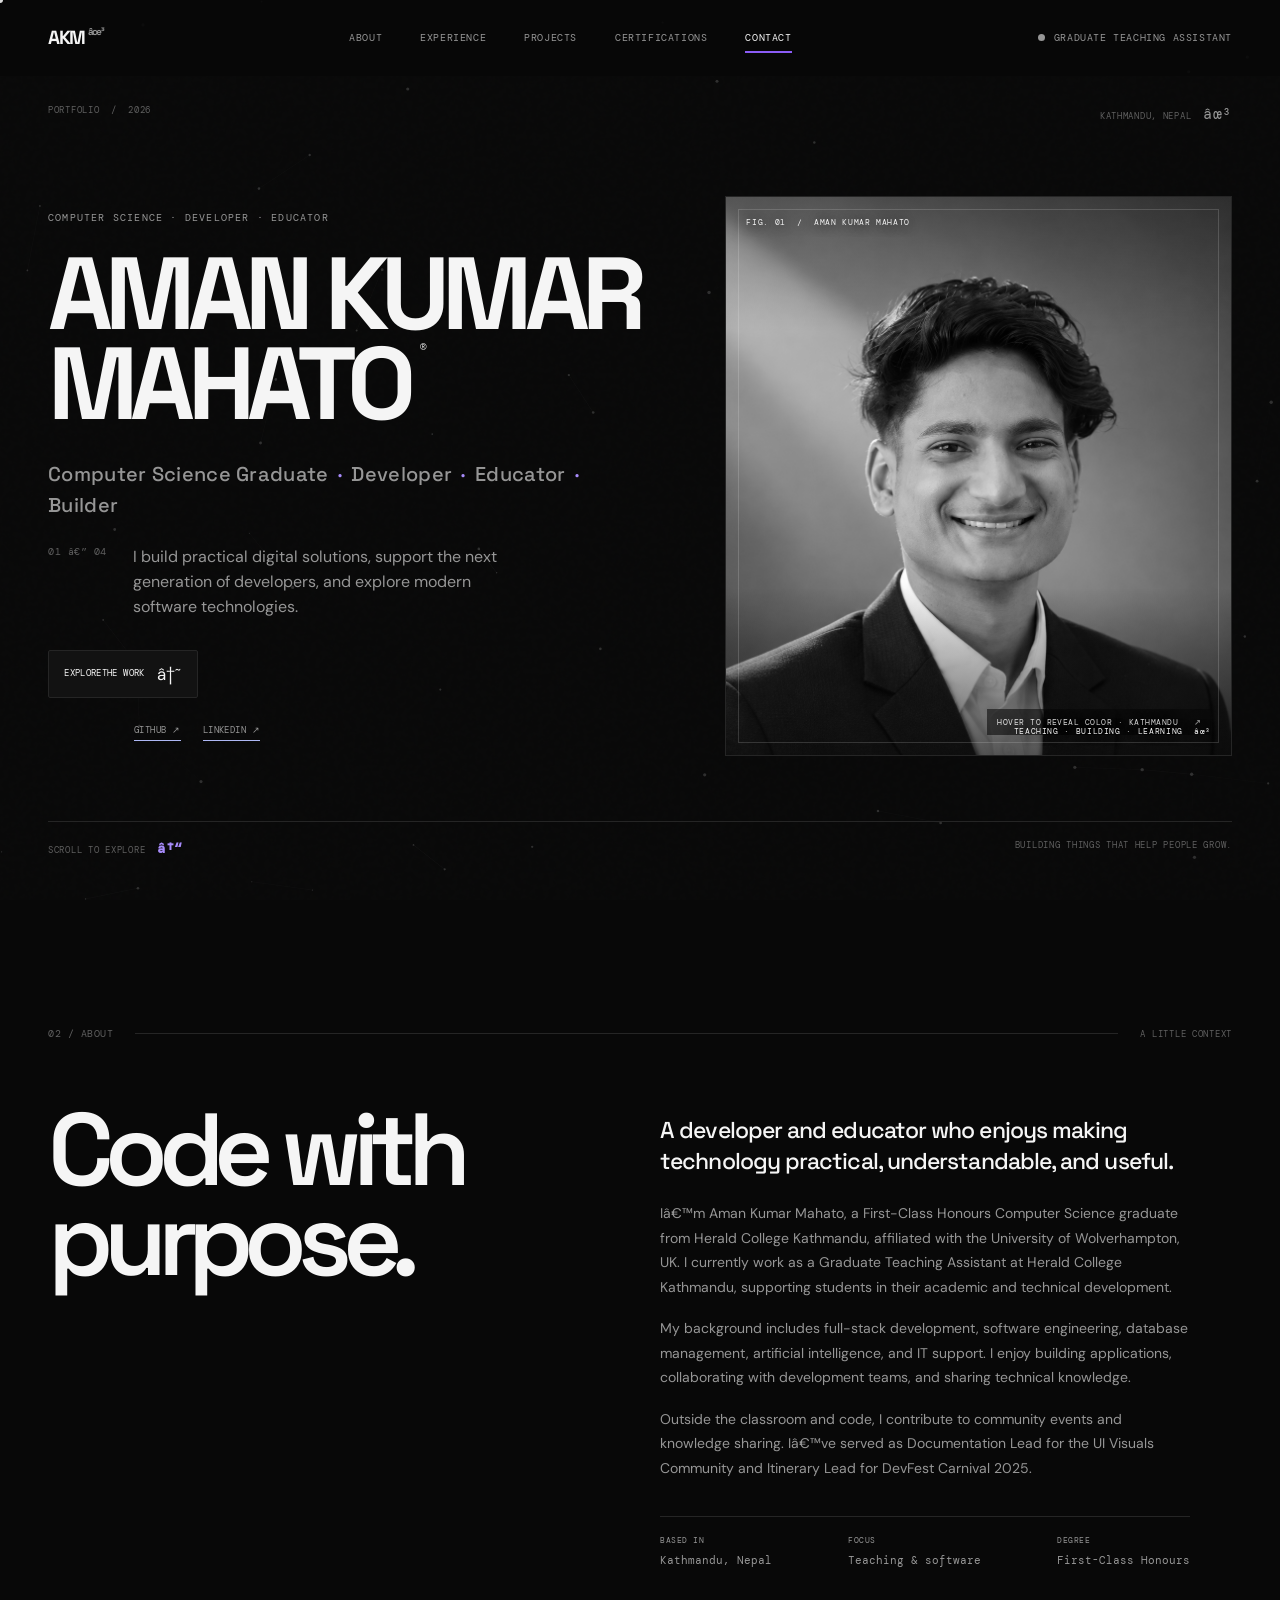
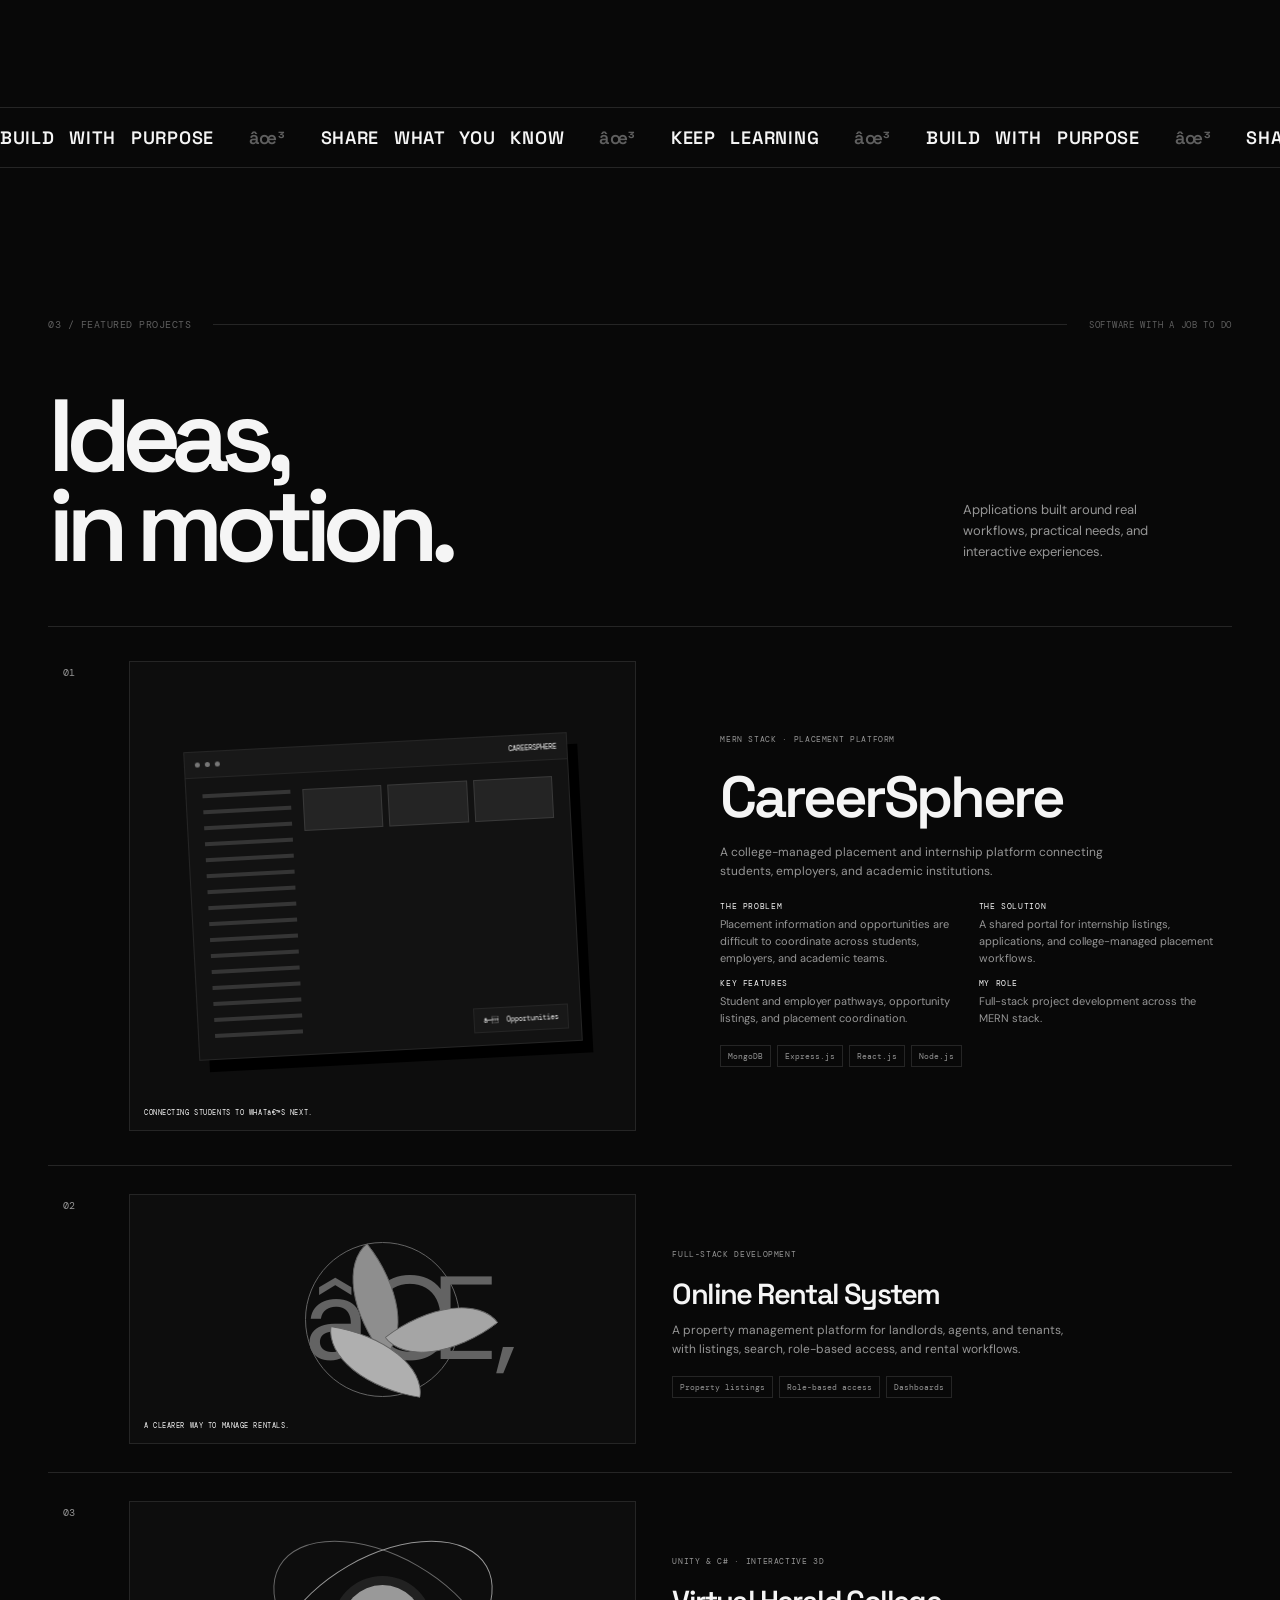
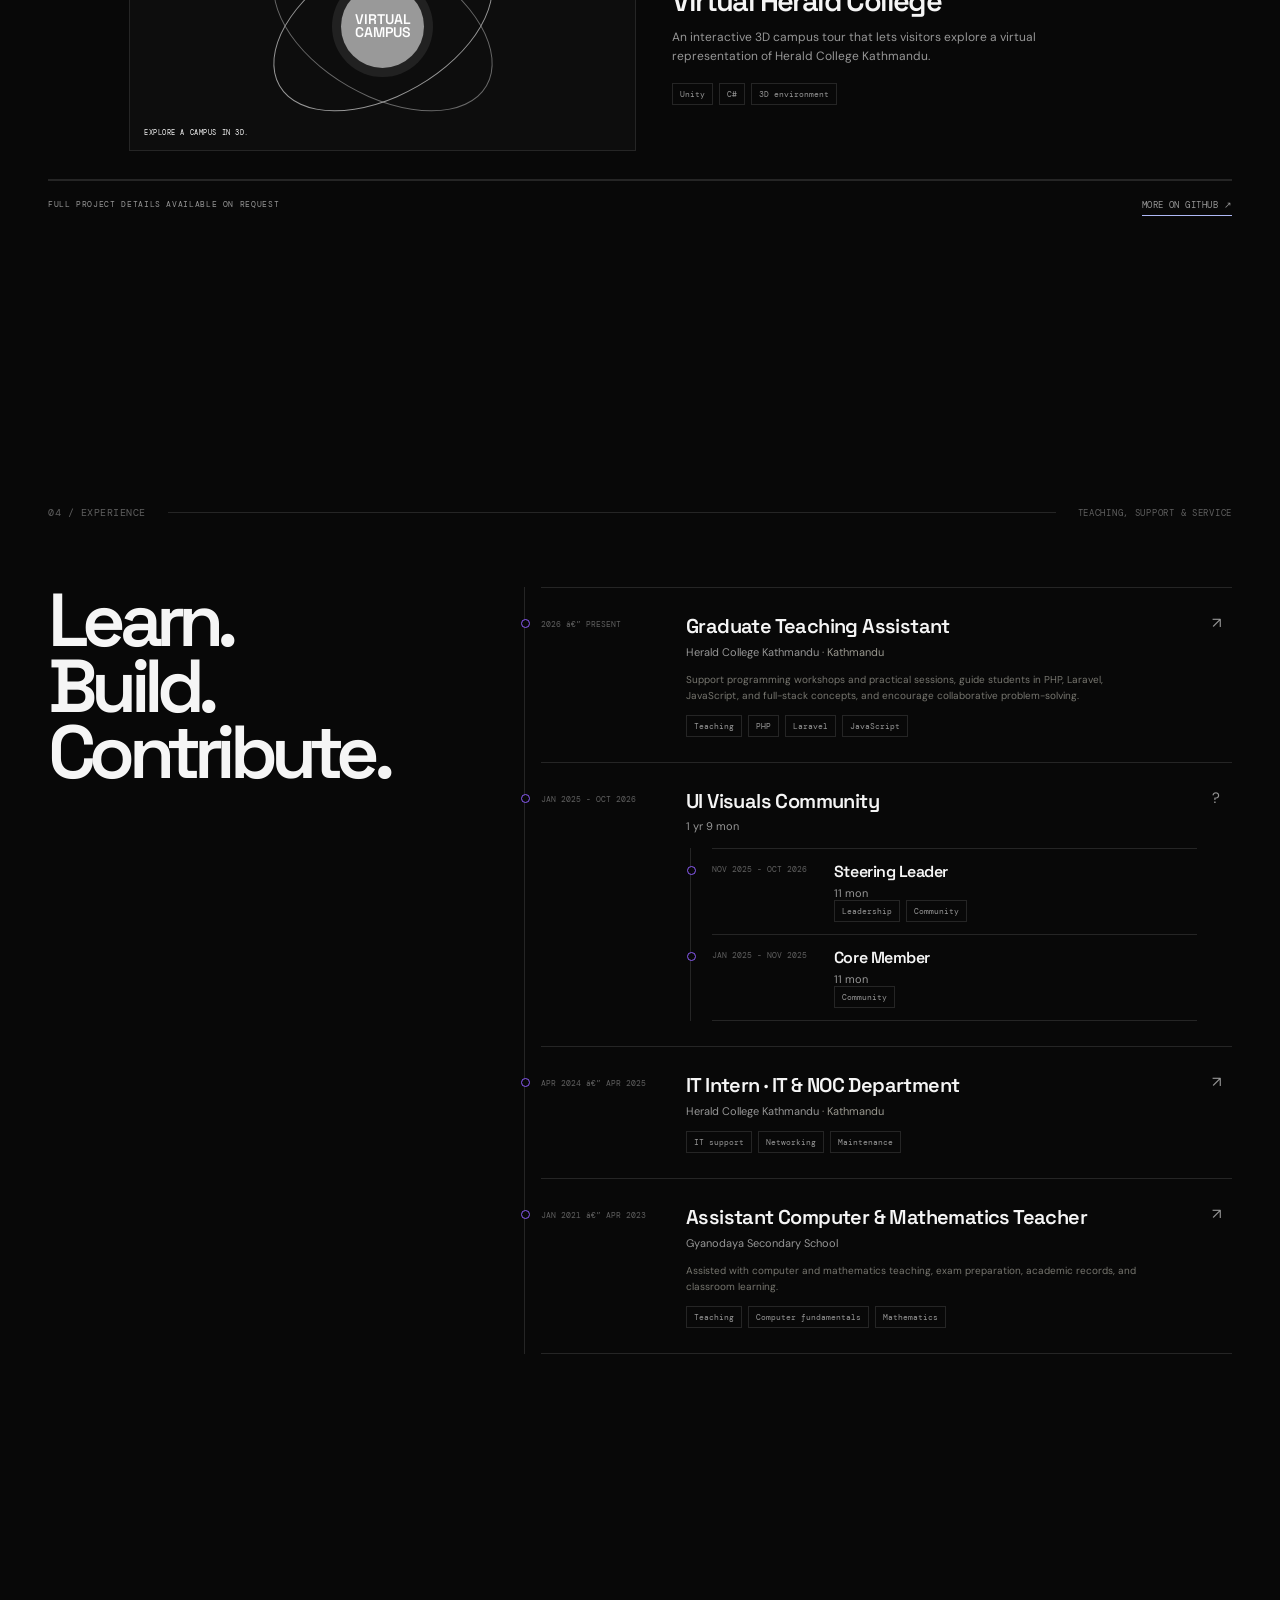
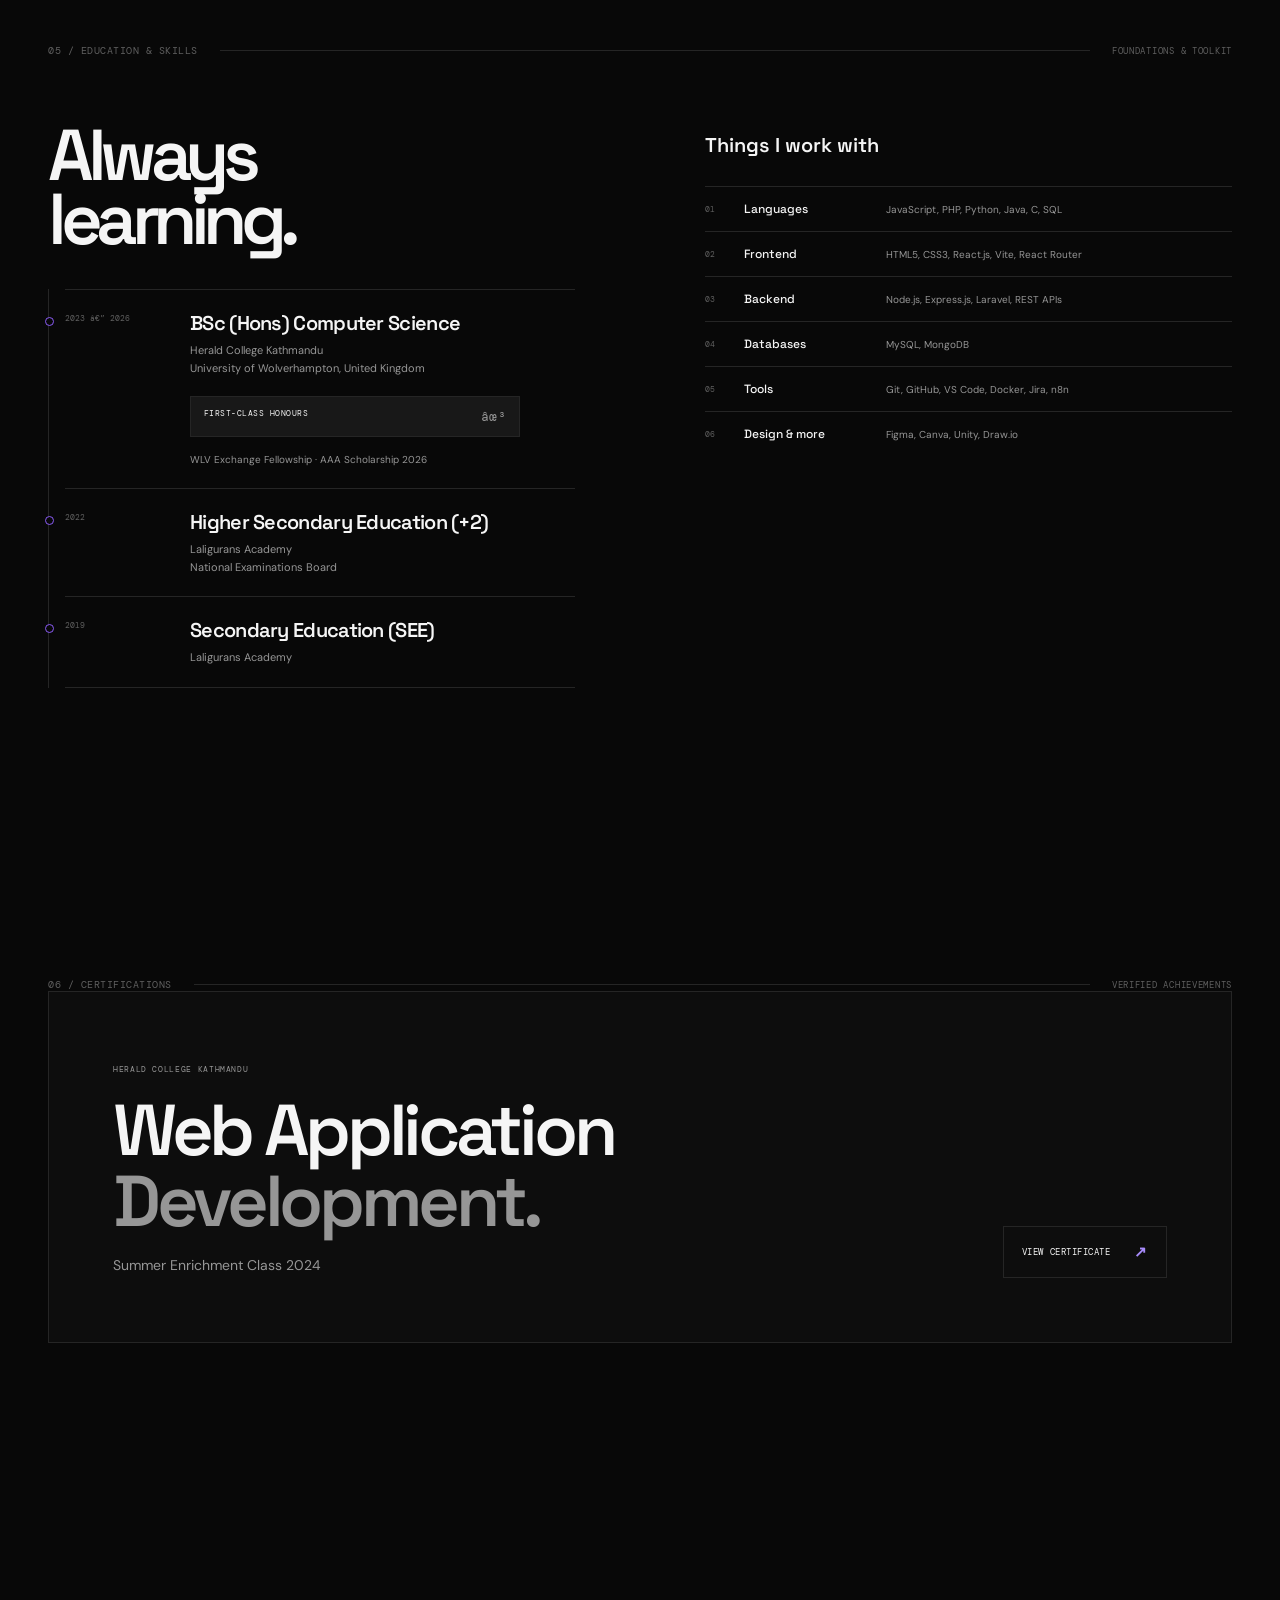
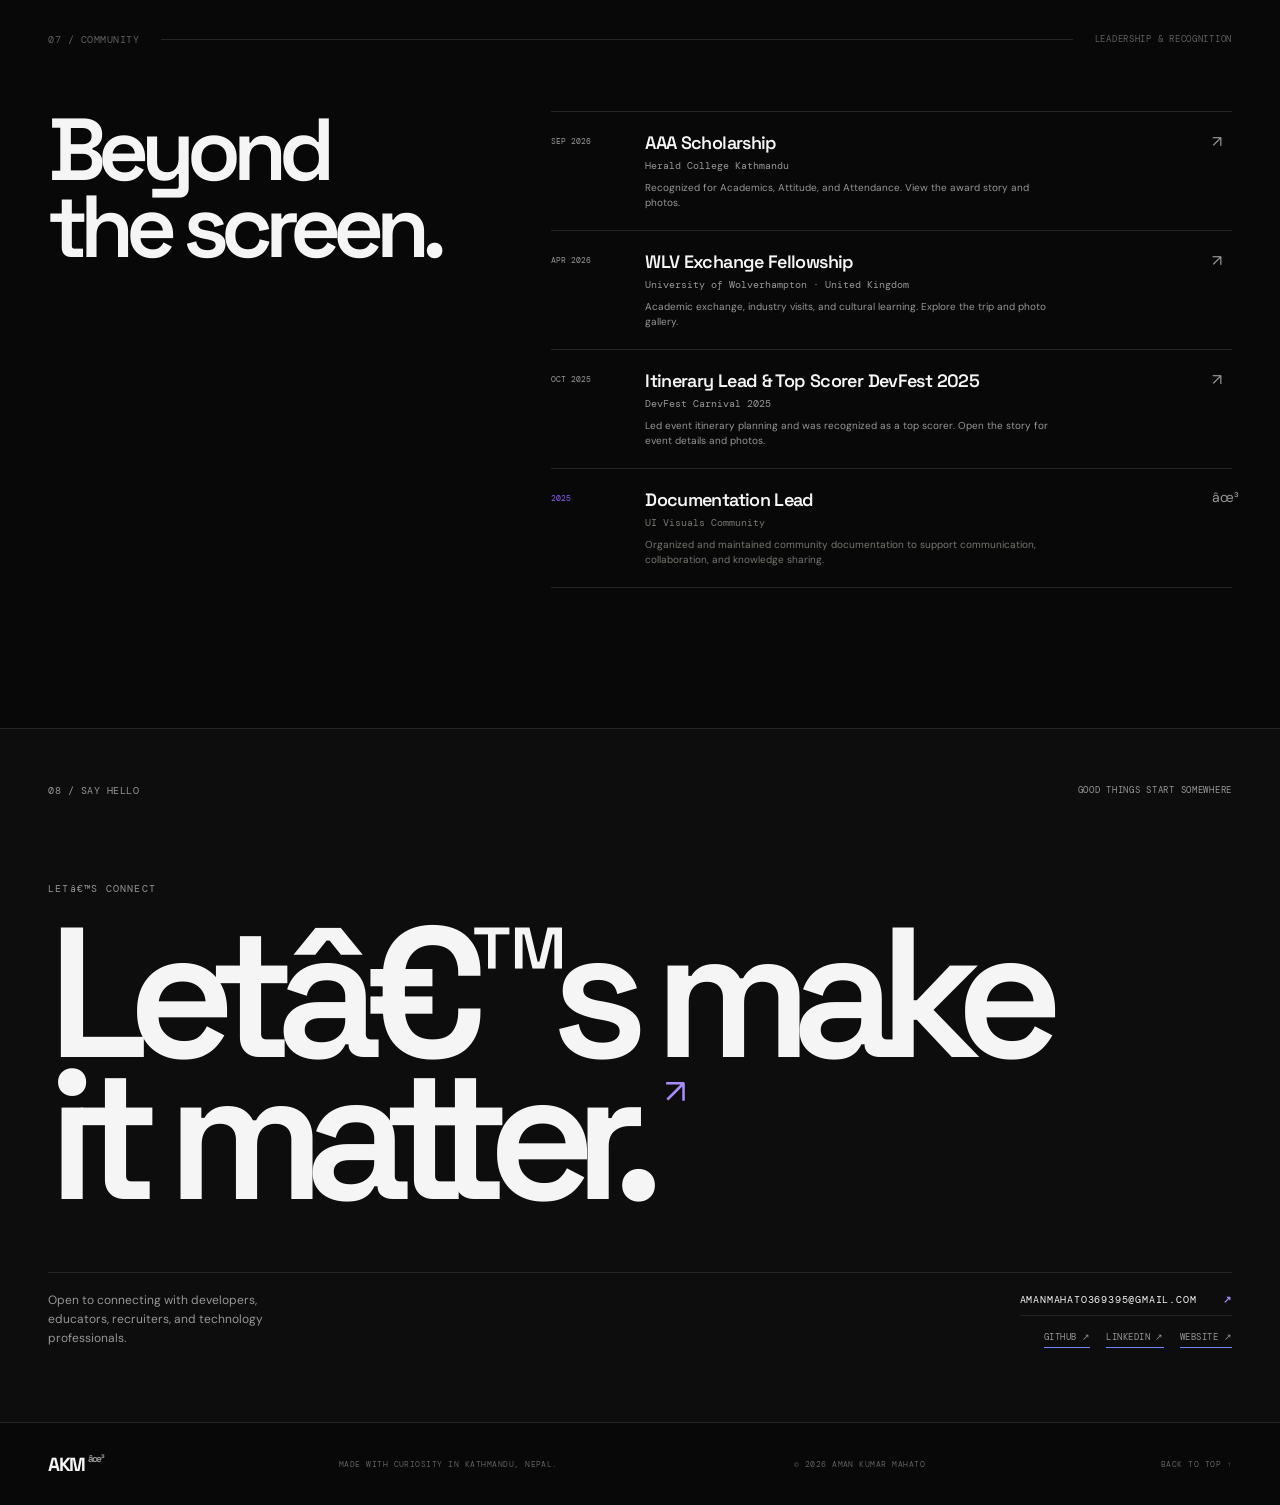
==== commit 86d97798: "Design Change" ====
--- a/index.html
+++ b/index.html
@@ -16,7 +16,7 @@
   <header class="topbar">
     <a class="wordmark" href="#home" aria-label="Aman Kumar Mahato home"><span>AKM</span><i>âœ³</i></a>
     <nav aria-label="Main navigation">
-      <a href="#about">About</a><a href="#experience">Experience</a><a href="#work">Projects</a><a href="#contact">Contact</a>
+      <a href="#about">About</a><a href="#experience">Experience</a><a href="#work">Projects</a><a href="#certifications">Certifications</a><a href="#contact">Contact</a>
     </nav>
     <a class="availability" href="mailto:amanmahato369395@gmail.com"><span></span> Graduate Teaching Assistant</a>
     <button class="menu-toggle" aria-label="Open navigation" aria-expanded="false"><b></b><b></b></button>
@@ -66,8 +66,8 @@
       <div class="section-head"><span class="index">04 / EXPERIENCE</span><span class="rule"></span><span class="aside">TEACHING, SUPPORT &amp; SERVICE</span></div>
       <div class="experience-grid"><h2>Learn.<br>Build.<br><span>Contribute.</span></h2><div class="timeline">
         <article><span class="timeline-date">2026 â€” PRESENT</span><div><h3>Graduate Teaching Assistant</h3><p>Herald College Kathmandu <span>&#183; Kathmandu</span></p><p class="timeline-detail">Support programming workshops and practical sessions, guide students in PHP, Laravel, JavaScript, and full-stack concepts, and encourage collaborative problem-solving.</p><div class="tags"><i>Teaching</i><i>PHP</i><i>Laravel</i><i>JavaScript</i></div></div><b>&#8599;</b></article>
-        <div class="company-group"><span class="timeline-date">JAN 2025 - PRESENT</span><div class="company-content"><div class="company-heading"><h3><a href="https://www.linkedin.com/company/76177781/" target="_blank" rel="noreferrer">UI Visuals Community</a></h3><p>1 yr 9 mon</p></div><div class="company-roles">
-          <article><span class="timeline-date">NOV 2025 - PRESENT</span><div><h3>Steering Leader</h3><p>11 mon</p><div class="tags"><i>Leadership</i><i>Community</i></div></div></article>
+        <div class="company-group"><span class="timeline-date">JAN 2025 - OCT 2026</span><div class="company-content"><div class="company-heading"><h3><a href="https://www.linkedin.com/company/76177781/" target="_blank" rel="noreferrer">UI Visuals Community</a></h3><p>1 yr 9 mon</p></div><div class="company-roles">
+          <article><span class="timeline-date">NOV 2025 - OCT 2026</span><div><h3>Steering Leader</h3><p>11 mon</p><div class="tags"><i>Leadership</i><i>Community</i></div></div></article>
           <article><span class="timeline-date">JAN 2025 - NOV 2025</span><div><h3>Core Member</h3><p>11 mon</p><div class="tags"><i>Community</i></div></div></article>
         </div></div><b>?</b></div>        <article><span class="timeline-date">APR 2024 â€” APR 2025</span><div><h3>IT Intern &#183; IT &amp; NOC Department</h3><p>Herald College Kathmandu <span>&#183; Kathmandu</span></p><div class="tags"><i>IT support</i><i>Networking</i><i>Maintenance</i></div></div><b>&#8599;</b></article>
         <article><span class="timeline-date">JAN 2021 â€” APR 2023</span><div><h3>Assistant Computer &amp; Mathematics Teacher</h3><p>Gyanodaya Secondary School</p><p class="timeline-detail">Assisted with computer and mathematics teaching, exam preparation, academic records, and classroom learning.</p><div class="tags"><i>Teaching</i><i>Computer fundamentals</i><i>Mathematics</i></div></div><b>&#8599;</b></article>
@@ -84,12 +84,20 @@
         <div class="skills"><h3>Things I work with</h3><div class="skill-row"><span>01</span><b>Languages</b><p>JavaScript, PHP, Python, Java, C, SQL</p></div><div class="skill-row"><span>02</span><b>Frontend</b><p>HTML5, CSS3, React.js, Vite, React Router</p></div><div class="skill-row"><span>03</span><b>Backend</b><p>Node.js, Express.js, Laravel, REST APIs</p></div><div class="skill-row"><span>04</span><b>Databases</b><p>MySQL, MongoDB</p></div><div class="skill-row"><span>05</span><b>Tools</b><p>Git, GitHub, VS Code, Docker, Jira, n8n</p></div><div class="skill-row"><span>06</span><b>Design &amp; more</b><p>Figma, Canva, Unity, Draw.io</p></div></div></div>
     </section>
 
+    <section class="certifications wrap section" id="certifications">
+      <div class="section-head"><span class="index">06 / CERTIFICATIONS</span><span class="rule"></span><span class="aside">VERIFIED ACHIEVEMENTS</span></div>
+      <div class="certification-card">
+        <div><span class="project-type">HERALD COLLEGE KATHMANDU</span><h2>Web Application<br><span>Development.</span></h2><p>Summer Enrichment Class 2024</p></div>
+        <a class="certification-link" href="https://certificate.heraldcollege.edu.np/certificate/share/A230066VYB6J" target="_blank" rel="noopener noreferrer">VIEW CERTIFICATE <b>&#8599;</b></a>
+      </div>
+    </section>
+
     <section class="leadership wrap section">
-      <div class="section-head"><span class="index">06 / COMMUNITY</span><span class="rule"></span><span class="aside">LEADERSHIP &amp; RECOGNITION</span></div>
+      <div class="section-head"><span class="index">07 / COMMUNITY</span><span class="rule"></span><span class="aside">LEADERSHIP &amp; RECOGNITION</span></div>
       <div class="leadership-grid"><h2>Beyond<br><span>the screen.</span></h2><div class="leadership-list"><a class="leadership-link" href="scholarship.html"><span>SEP 2026</span><div><h3>AAA Scholarship</h3><p>Herald College Kathmandu</p><small>Recognized for Academics, Attitude, and Attendance. View the award story and photos.</small></div><i>&#8599;</i></a><a class="leadership-link" href="fellowship.html"><span>APR 2026</span><div><h3>WLV Exchange Fellowship</h3><p>University of Wolverhampton &#183; United Kingdom</p><small>Academic exchange, industry visits, and cultural learning. Explore the trip and photo gallery.</small></div><i>&#8599;</i></a><a class="leadership-link" href="devfest.html"><span>OCT 2025</span><div><h3>Itinerary Lead &amp; Top Scorer DevFest 2025</h3><p>DevFest Carnival 2025</p><small>Led event itinerary planning and was recognized as a top scorer. Open the story for event details and photos.</small></div><i>&#8599;</i></a><article><span>2025</span><div><h3>Documentation Lead</h3><p>UI Visuals Community</p><small>Organized and maintained community documentation to support communication, collaboration, and knowledge sharing.</small></div><i>âœ³</i></article></div></div>
     </section>
 
-    <section class="contact" id="contact"><div class="wrap contact-inner"><div class="section-head"><span class="index">07 / SAY HELLO</span><span class="rule"></span><span class="aside">GOOD THINGS START SOMEWHERE</span></div><p class="eyebrow">LETâ€™S CONNECT</p><h2>Letâ€™s make<br><span>it matter.</span><a href="mailto:amanmahato369395@gmail.com" aria-label="Email Aman">&#8599;</a></h2><div class="contact-bottom"><p>Open to connecting with developers, educators, recruiters, and technology professionals.</p><div class="contact-links"><a class="email-link" href="mailto:amanmahato369395@gmail.com">AMANMAHATO369395@GMAIL.COM <b>&#8599;</b></a><div class="social-links"><a href="https://github.com/amanmahat0" target="_blank" rel="noreferrer">GITHUB &#8599;</a><a href="https://www.linkedin.com/in/amanmahat0/" target="_blank" rel="noreferrer">LINKEDIN &#8599;</a><a href="https://amanmahato.com.np" target="_blank" rel="noreferrer">WEBSITE &#8599;</a></div></div></div></div></section>
+    <section class="contact" id="contact"><div class="wrap contact-inner"><div class="section-head"><span class="index">08 / SAY HELLO</span><span class="rule"></span><span class="aside">GOOD THINGS START SOMEWHERE</span></div><p class="eyebrow">LETâ€™S CONNECT</p><h2>Letâ€™s make<br><span>it matter.</span><a href="mailto:amanmahato369395@gmail.com" aria-label="Email Aman">&#8599;</a></h2><div class="contact-bottom"><p>Open to connecting with developers, educators, recruiters, and technology professionals.</p><div class="contact-links"><a class="email-link" href="mailto:amanmahato369395@gmail.com">AMANMAHATO369395@GMAIL.COM <b>&#8599;</b></a><div class="social-links"><a href="https://github.com/amanmahat0" target="_blank" rel="noreferrer">GITHUB &#8599;</a><a href="https://www.linkedin.com/in/amanmahat0/" target="_blank" rel="noreferrer">LINKEDIN &#8599;</a><a href="https://amanmahato.com.np" target="_blank" rel="noreferrer">WEBSITE &#8599;</a></div></div></div></div></section>
   </main>
   <footer class="footer wrap"><a class="wordmark" href="#home"><span>AKM</span><i>âœ³</i></a><span>MADE WITH CURIOSITY IN KATHMANDU, NEPAL.</span><span>&#169; 2026 AMAN KUMAR MAHATO</span><a href="#home">BACK TO TOP &#8593;</a></footer>
   <script src="script.js"></script>
--- a/styles.css
+++ b/styles.css
@@ -69,3 +69,12 @@
 .project:hover{background:var(--surface)}.marquee i{color:var(--text-muted)}.story-index,.story-intro h2 span,.devfest-stats b,.source-note a,.award i,.award-stamp i{color:var(--text-secondary)}.source-note a:hover{color:var(--accent-soft)}.contact .eyebrow{color:var(--text-secondary)}.gallery-placeholder:before{color:rgba(245,245,245,.12)}.project:focus-within{border-color:var(--accent-border)}.project-context b{color:var(--text-primary)}
 .wordmark i,.asterisk,.hero .eyebrow,.leadership-link>span,.leadership-list article>i,.timeline .company-group>b,.photo-hint b,.story-kicker{color:var(--text-secondary)}.topbar nav a[aria-current="location"]:after{background:var(--accent)}
 .profile-frame:hover .profile-photo{filter:grayscale(0);transform:scale(1.035)}
+
+.certification-card{display:flex;align-items:flex-end;justify-content:space-between;gap:32px;padding:clamp(28px,5vw,64px);background:var(--surface);border:1px solid var(--border)}
+.certification-card h2{font:600 clamp(36px,6vw,72px)/.98 var(--display);letter-spacing:-.06em;color:var(--text-primary);margin:18px 0}
+.certification-card h2 span{color:var(--text-secondary)}
+.certification-card p{color:var(--text-secondary);font-size:14px;line-height:1.7;margin:0}
+.certification-link{display:inline-flex;align-items:center;gap:24px;flex-shrink:0;padding:15px 18px;border:1px solid var(--border);color:var(--text-primary);text-decoration:none;font:9px var(--mono);letter-spacing:.06em;transition:border-color .2s,color .2s,background .2s}
+.certification-link b{color:var(--accent-soft);font-size:15px}
+.certification-link:hover{border-color:var(--accent-border);background:var(--surface-card);color:var(--accent-soft)}
+@media(max-width:620px){.certification-card{align-items:flex-start;flex-direction:column}.certification-link{width:100%;justify-content:space-between}}
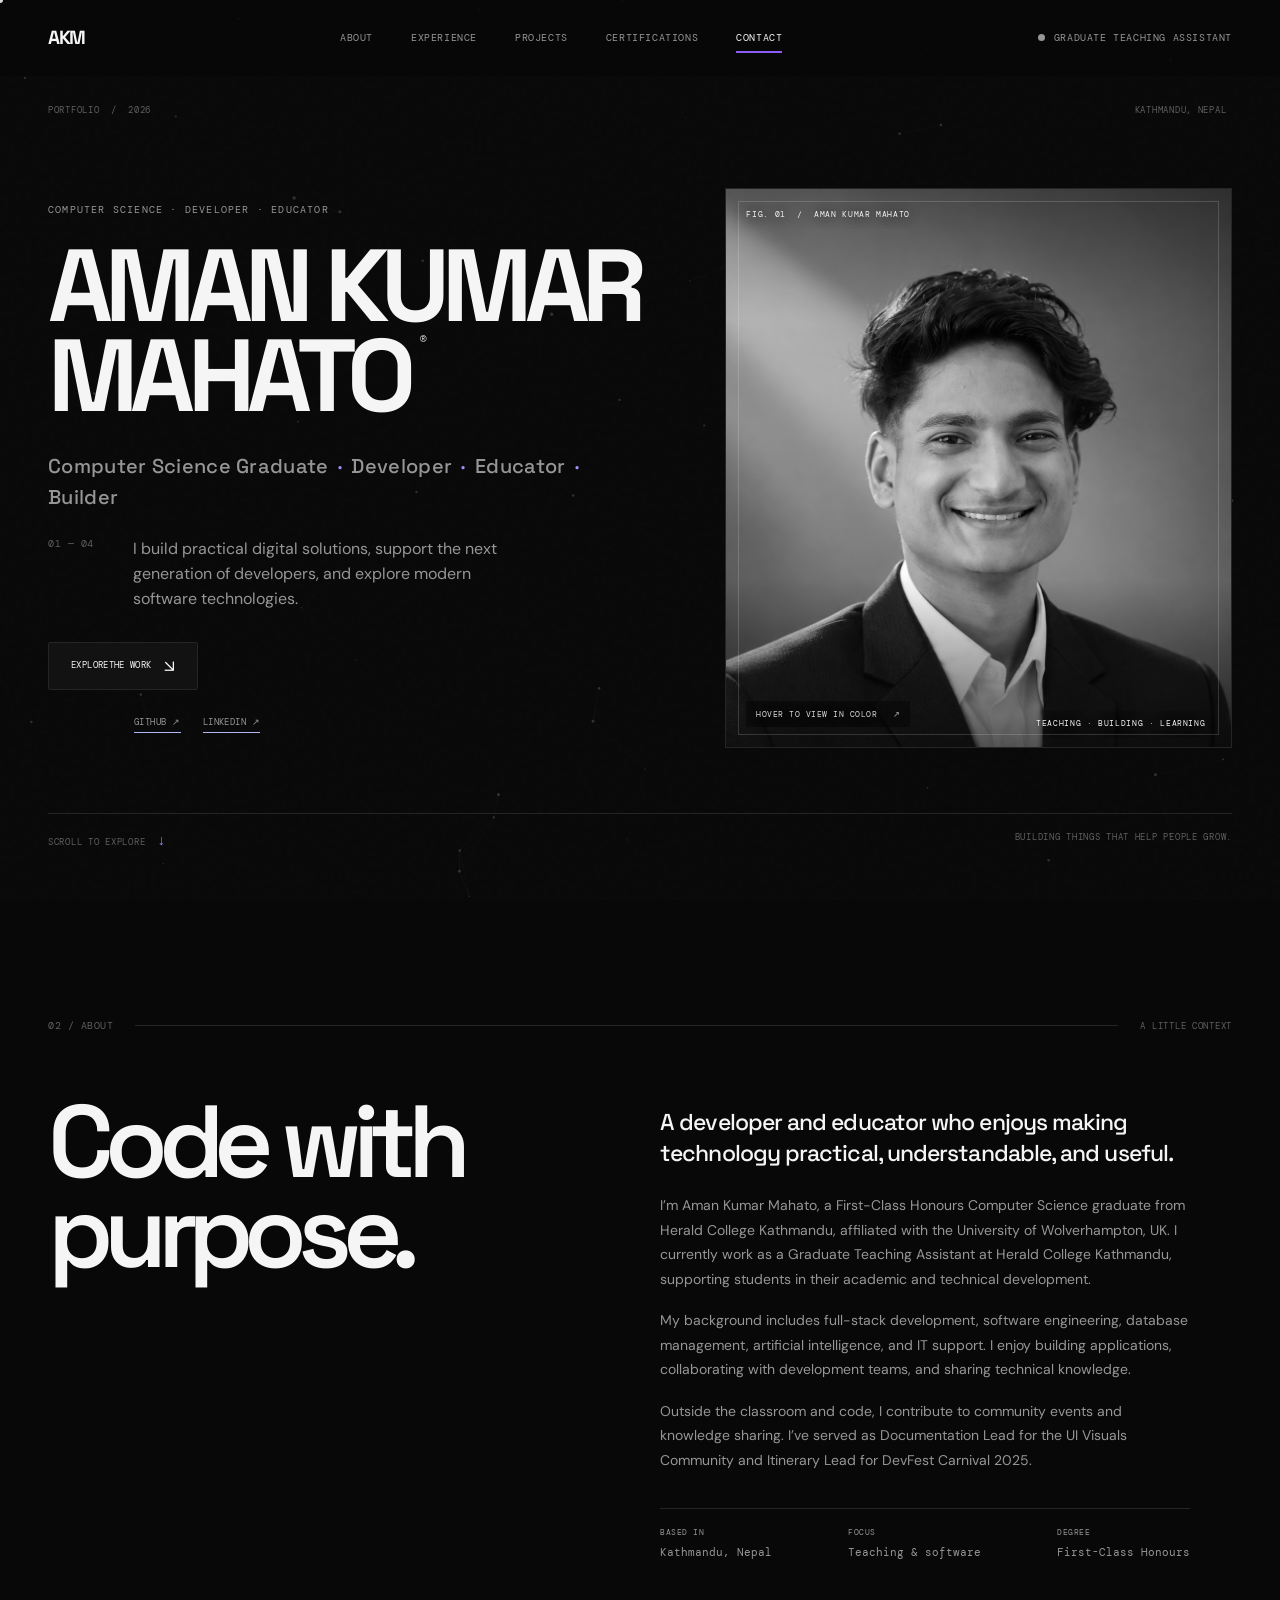
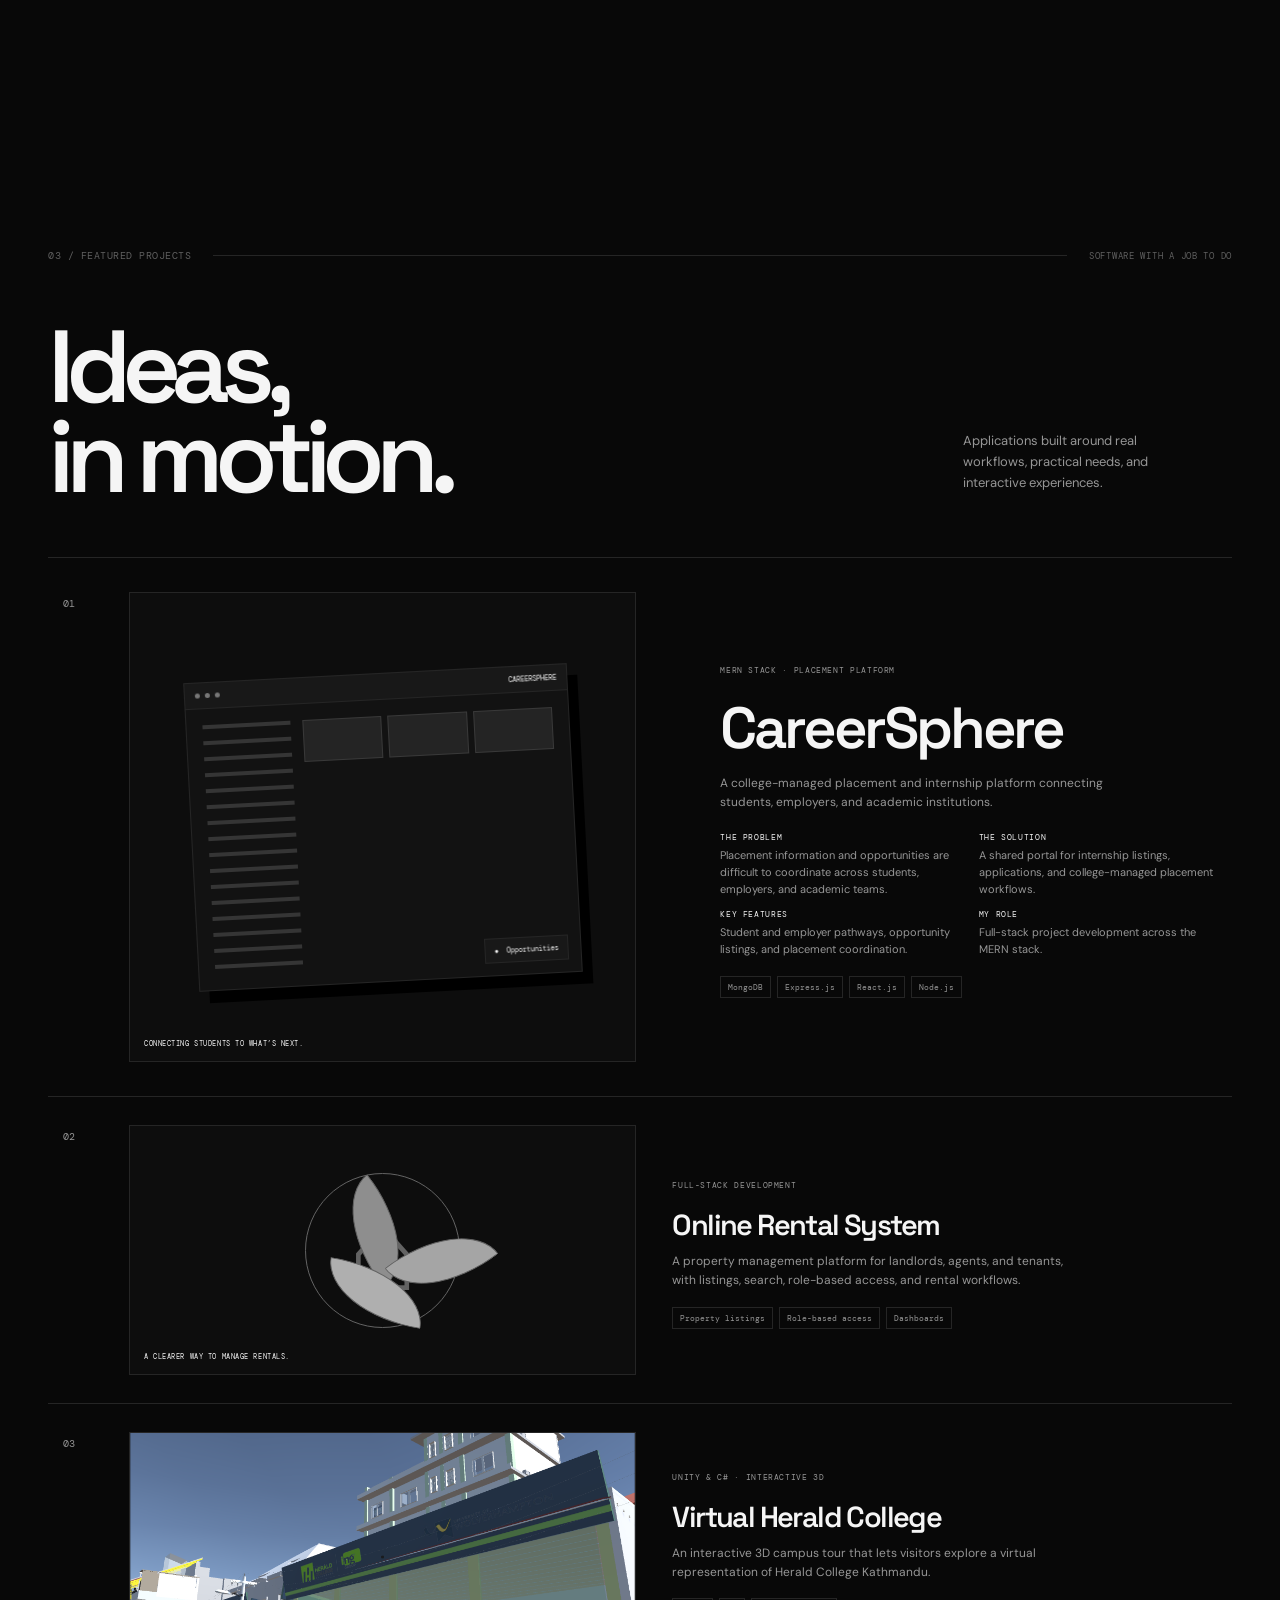
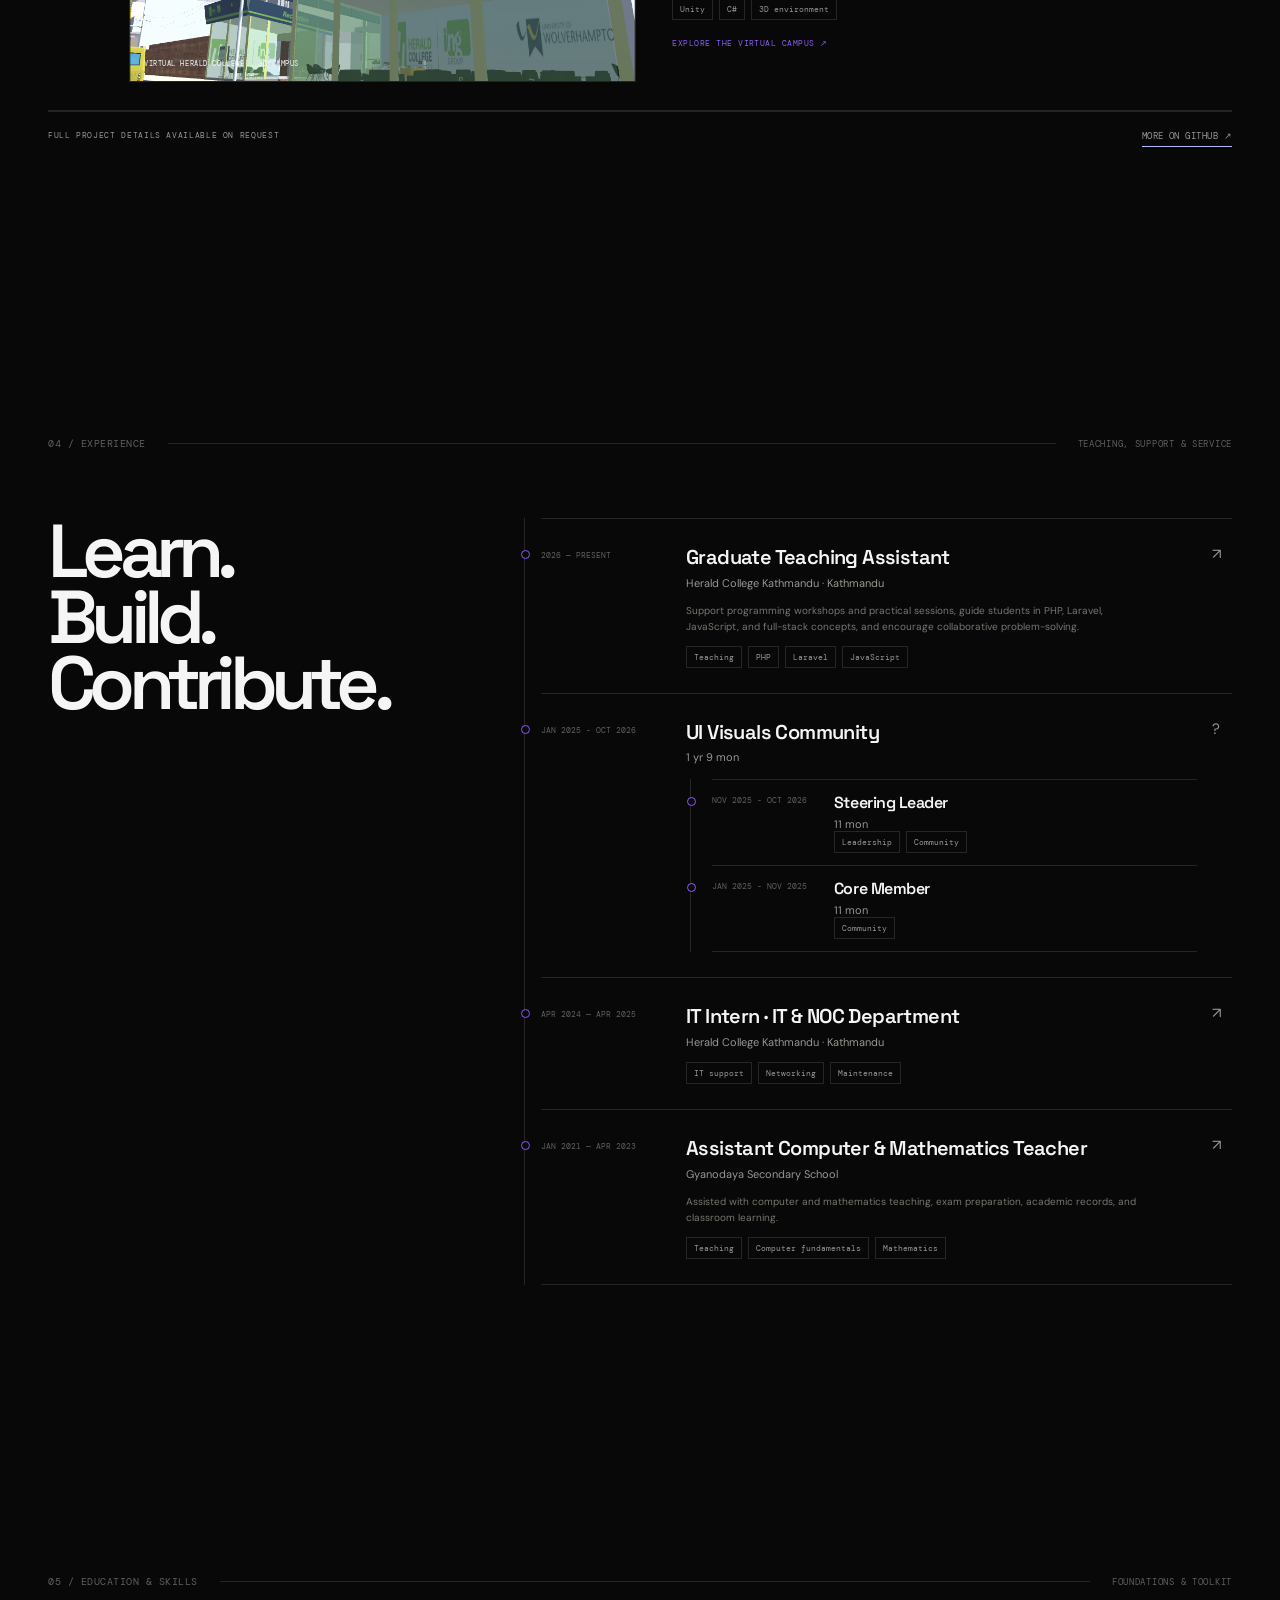
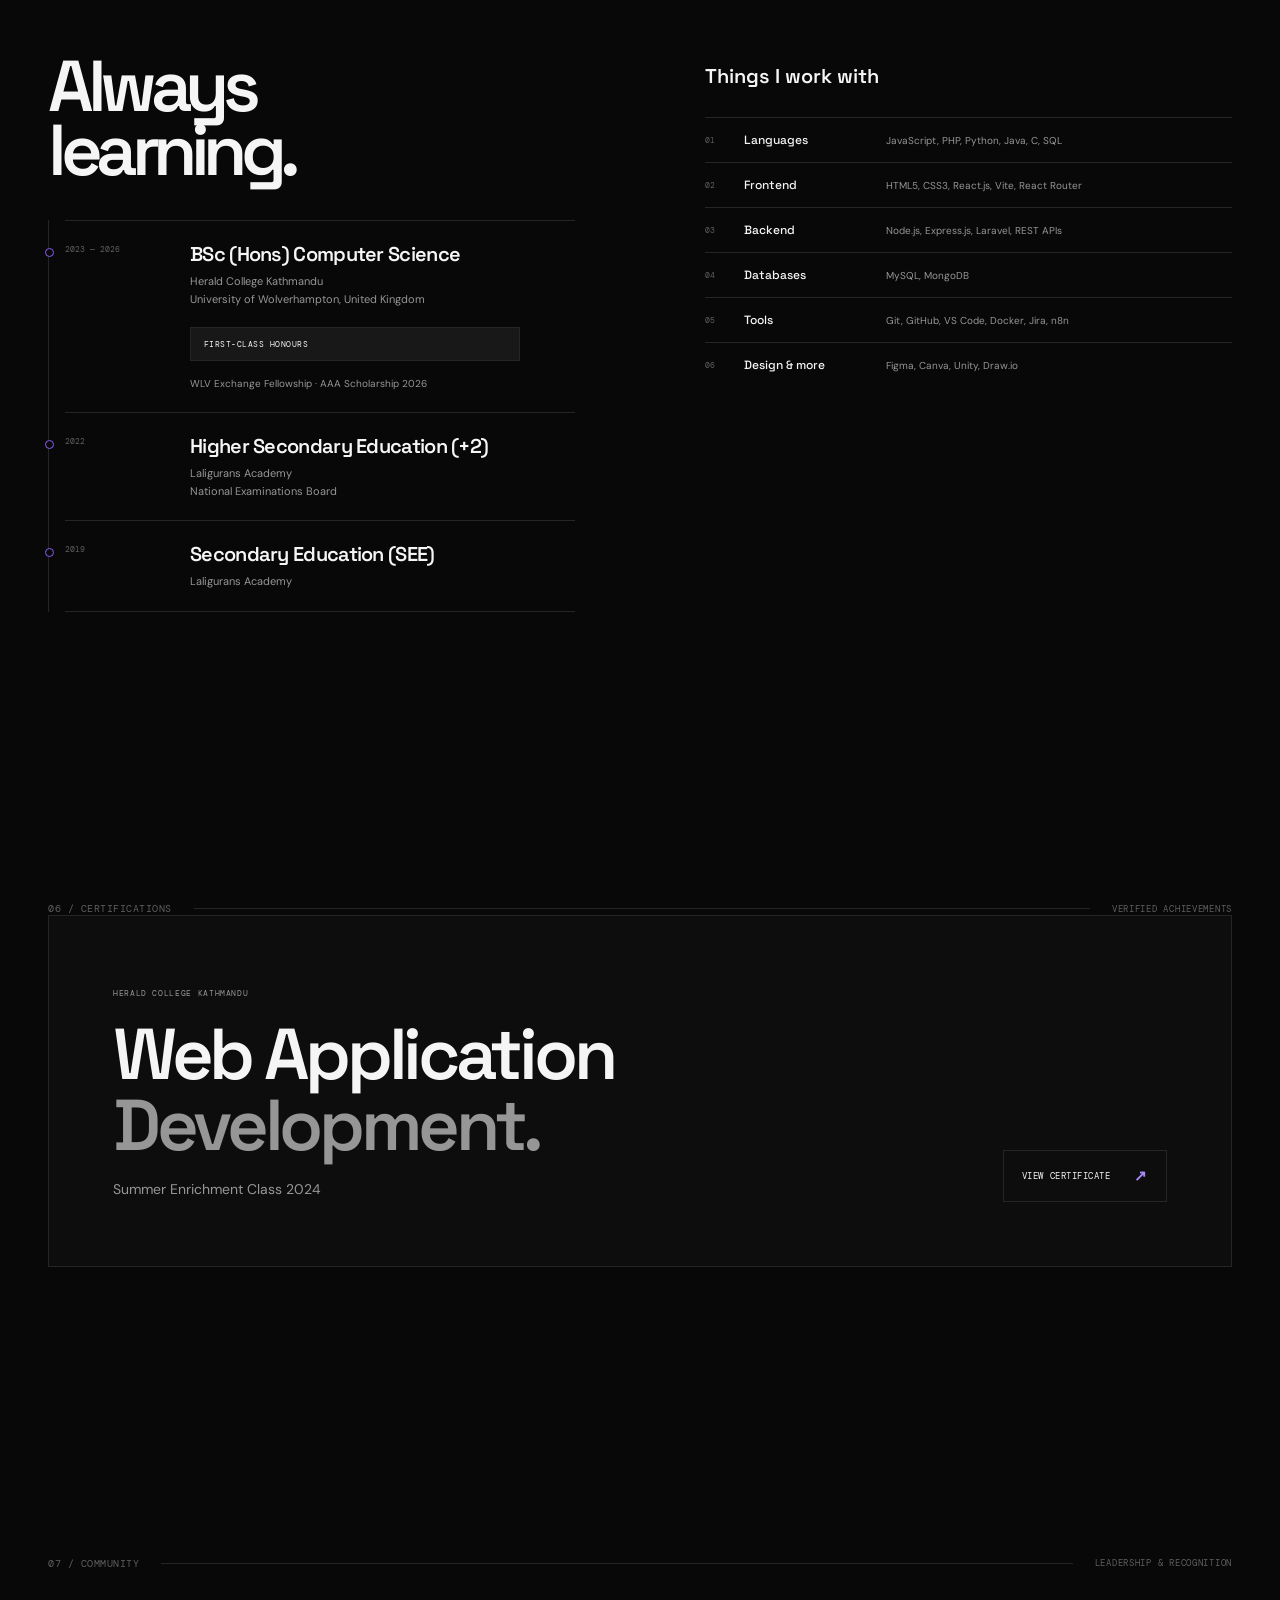
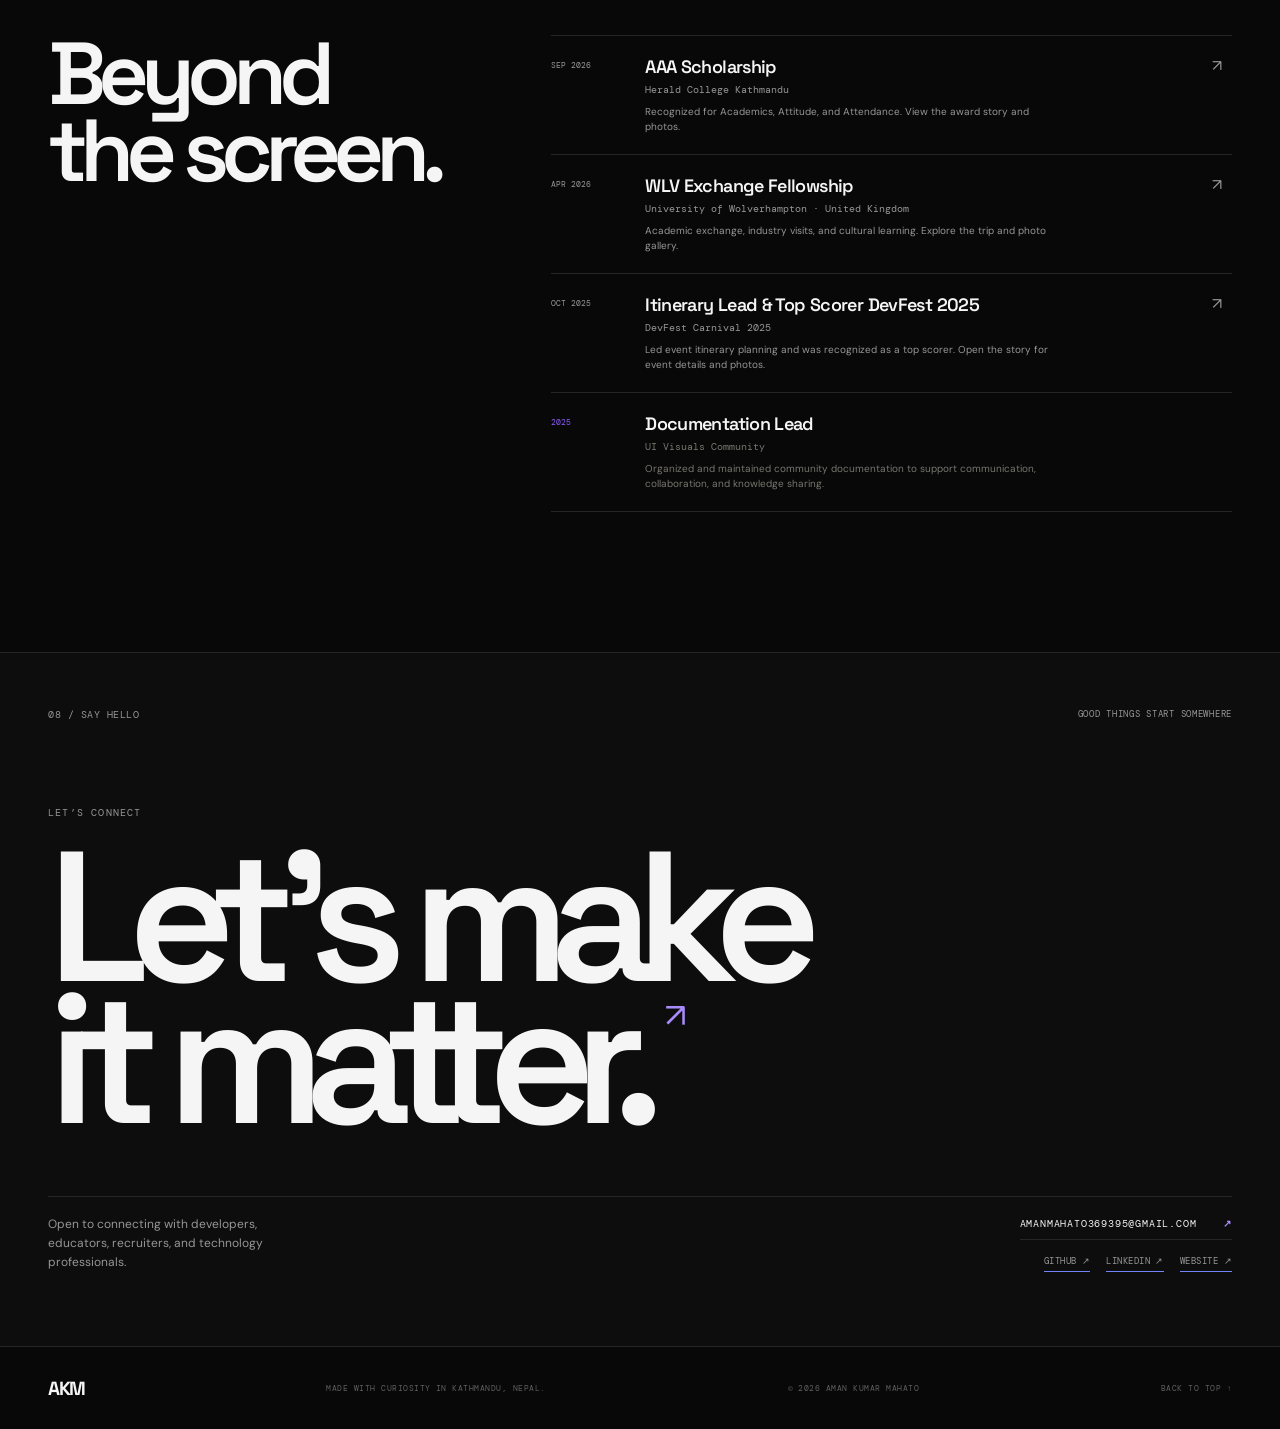
==== commit 84871562: "Update portfolio content and project media" ====
--- a/index.html
+++ b/index.html
@@ -1,105 +1,589 @@
 ﻿<!doctype html>
 <html lang="en">
-<head>
-  <meta charset="utf-8" />
-  <meta name="viewport" content="width=device-width, initial-scale=1" />
-  <meta name="theme-color" content="#080808" />
-  <meta name="description" content="Aman Kumar Mahato â€” First-Class Honours Computer Science graduate, Graduate Teaching Assistant, and full-stack developer in Kathmandu, Nepal." />
-  <title>Aman Kumar Mahato | Computer Science Graduate</title>
-  <link rel="preconnect" href="https://fonts.googleapis.com">
-  <link rel="preconnect" href="https://fonts.gstatic.com" crossorigin>
-  <link href="https://fonts.googleapis.com/css2?family=DM+Mono:wght@400;500&family=DM+Sans:wght@400;500;600;700&family=Space+Grotesk:wght@400;500;600;700&display=swap" rel="stylesheet">
-  <link rel="stylesheet" href="styles.css" />
-</head>
-<body>
-  <div class="grain" aria-hidden="true"></div><canvas class="constellation-canvas" aria-hidden="true"></canvas>
-  <header class="topbar">
-    <a class="wordmark" href="#home" aria-label="Aman Kumar Mahato home"><span>AKM</span><i>âœ³</i></a>
-    <nav aria-label="Main navigation">
-      <a href="#about">About</a><a href="#experience">Experience</a><a href="#work">Projects</a><a href="#certifications">Certifications</a><a href="#contact">Contact</a>
-    </nav>
-    <a class="availability" href="mailto:amanmahato369395@gmail.com"><span></span> Graduate Teaching Assistant</a>
-    <button class="menu-toggle" aria-label="Open navigation" aria-expanded="false"><b></b><b></b></button>
-  </header>
-
-  <main id="home">
-    <section class="hero wrap">
-      <div class="hero-topline"><span>PORTFOLIO&nbsp; / &nbsp;2026</span><span>KATHMANDU, NEPAL&nbsp; <span class="asterisk">âœ³</span></span></div>
-      <div class="hero-grid">
-        <div class="hero-copy">
-          <p class="eyebrow">COMPUTER SCIENCE &#183; DEVELOPER &#183; EDUCATOR</p>
-          <h1>AMAN KUMAR<br><span>MAHATO</span><sup>&#174;</sup></h1>
-          <p class="hero-role">Computer Science Graduate <i>&#183;</i> Developer <i>&#183;</i> Educator <i>&#183;</i> Builder</p>
-          <div class="intro-row"><span class="index">01 â€” 04</span><p>I build practical digital solutions, support the next generation of developers, and explore modern software technologies.</p></div>
-          <a class="round-link" href="#work"><span>EXPLORE<br>THE WORK</span><b>â†˜</b></a>
-          <div class="hero-social"><a href="https://github.com/amanmahat0" target="_blank" rel="noreferrer">GITHUB &#8599;</a><a href="https://www.linkedin.com/in/amanmahat0/" target="_blank" rel="noreferrer">LINKEDIN &#8599;</a></div>
-        </div>
-        <figure class="hero-art profile-frame">
-          <img class="profile-photo" src="images/home/profile.png" alt="Aman Kumar Mahato" />
-          <span class="art-label label-top">FIG. 01&nbsp; / &nbsp;AMAN KUMAR MAHATO</span>
-          <span class="photo-hint">HOVER TO REVEAL COLOR &#183; KATHMANDU <b>&#8599;</b></span>
-          <span class="art-label label-bottom">TEACHING &#183; BUILDING &#183; LEARNING&nbsp; âœ³</span>
-        </figure>
-      </div>
-      <div class="hero-bottom"><span>SCROLL TO EXPLORE <b>â†“</b></span><span>BUILDING THINGS THAT HELP PEOPLE GROW.</span></div>
-    </section>
-
-    <section class="about wrap section" id="about">
-      <div class="section-head"><span class="index">02 / ABOUT</span><span class="rule"></span><span class="aside">A LITTLE CONTEXT</span></div>
-      <div class="about-grid"><h2>Code with<br><span>purpose.</span></h2><div class="about-body"><p class="large">A developer and educator who enjoys making technology practical, understandable, and useful.</p><p>Iâ€™m Aman Kumar Mahato, a First-Class Honours Computer Science graduate from Herald College Kathmandu, affiliated with the University of Wolverhampton, UK. I currently work as a Graduate Teaching Assistant at Herald College Kathmandu, supporting students in their academic and technical development.</p><p>My background includes full-stack development, software engineering, database management, artificial intelligence, and IT support. I enjoy building applications, collaborating with development teams, and sharing technical knowledge.</p><p>Outside the classroom and code, I contribute to community events and knowledge sharing. Iâ€™ve served as Documentation Lead for the UI Visuals Community and Itinerary Lead for DevFest Carnival 2025.</p><div class="facts"><div><small>BASED IN</small><strong>Kathmandu, Nepal</strong></div><div><small>FOCUS</small><strong>Teaching &amp; software</strong></div><div><small>DEGREE</small><strong>First-Class Honours</strong></div></div></div></div>
-    </section>
-
-    <section class="marquee" aria-label="Areas of focus"><div class="marquee-track">BUILD WITH PURPOSE <i>âœ³</i> SHARE WHAT YOU KNOW <i>âœ³</i> KEEP LEARNING <i>âœ³</i> BUILD WITH PURPOSE <i>âœ³</i> SHARE WHAT YOU KNOW <i>âœ³</i> KEEP LEARNING <i>âœ³</i></div></section>
-
-    <section class="work wrap section" id="work">
-      <div class="section-head"><span class="index">03 / FEATURED PROJECTS</span><span class="rule"></span><span class="aside">SOFTWARE WITH A JOB TO DO</span></div>
-      <div class="work-title"><h2>Ideas,<br><span>in motion.</span></h2><p>Applications built around real workflows, practical needs, and interactive experiences.</p></div>
-      <div class="project-list">
-        <article class="project project-feature"><span class="project-no">01</span><div class="project-visual inventory"><div class="screen"><div class="screen-bar"><i></i><i></i><i></i><b>CAREERSPHERE</b></div><div class="screen-body"><div class="screen-side"></div><div class="screen-cards"><i></i><i></i><i></i></div><div class="screen-chat">â&#8212;&nbsp; Opportunities</div></div></div><span class="visual-caption">CONNECTING STUDENTS TO WHATâ€™S NEXT.</span></div><div class="project-info"><div><span class="project-type">MERN STACK &#183; PLACEMENT PLATFORM</span><h3>CareerSphere</h3><p>A college-managed placement and internship platform connecting students, employers, and academic institutions.</p><div class="project-context"><p><b>THE PROBLEM</b>Placement information and opportunities are difficult to coordinate across students, employers, and academic teams.</p><p><b>THE SOLUTION</b>A shared portal for internship listings, applications, and college-managed placement workflows.</p><p><b>KEY FEATURES</b>Student and employer pathways, opportunity listings, and placement coordination.</p><p><b>MY ROLE</b>Full-stack project development across the MERN stack.</p></div><div class="tags"><i>MongoDB</i><i>Express.js</i><i>React.js</i><i>Node.js</i></div></div></div></article>
-        <article class="project"><span class="project-no">02</span><div class="project-visual plant"><div class="plant-circle">âŒ‚</div><div class="plant-leaf leaf-a"></div><div class="plant-leaf leaf-b"></div><div class="plant-leaf leaf-c"></div><span class="visual-caption">A CLEARER WAY TO MANAGE RENTALS.</span></div><div class="project-info"><div><span class="project-type">FULL-STACK DEVELOPMENT</span><h3>Online Rental System</h3><p>A property management platform for landlords, agents, and tenants, with listings, search, role-based access, and rental workflows.</p><div class="tags"><i>Property listings</i><i>Role-based access</i><i>Dashboards</i></div></div></div></article>
-        <article class="project"><span class="project-no">03</span><div class="project-visual network"><div class="network-orbit orbit-a"></div><div class="network-orbit orbit-b"></div><div class="network-node">VIRTUAL<br>CAMPUS</div><span class="visual-caption">EXPLORE A CAMPUS IN 3D.</span></div><div class="project-info"><div><span class="project-type">UNITY &amp; C# &#183; INTERACTIVE 3D</span><h3>Virtual Herald College</h3><p>An interactive 3D campus tour that lets visitors explore a virtual representation of Herald College Kathmandu.</p><div class="tags"><i>Unity</i><i>C#</i><i>3D environment</i></div></div></div></article>
-      </div>
-      <div class="work-note"><span>FULL PROJECT DETAILS AVAILABLE ON REQUEST</span><a href="https://github.com/amanmahat0" target="_blank" rel="noreferrer">MORE ON GITHUB &#8599;</a></div>
-    </section>
-
-    <section class="experience wrap section" id="experience">
-      <div class="section-head"><span class="index">04 / EXPERIENCE</span><span class="rule"></span><span class="aside">TEACHING, SUPPORT &amp; SERVICE</span></div>
-      <div class="experience-grid"><h2>Learn.<br>Build.<br><span>Contribute.</span></h2><div class="timeline">
-        <article><span class="timeline-date">2026 â€” PRESENT</span><div><h3>Graduate Teaching Assistant</h3><p>Herald College Kathmandu <span>&#183; Kathmandu</span></p><p class="timeline-detail">Support programming workshops and practical sessions, guide students in PHP, Laravel, JavaScript, and full-stack concepts, and encourage collaborative problem-solving.</p><div class="tags"><i>Teaching</i><i>PHP</i><i>Laravel</i><i>JavaScript</i></div></div><b>&#8599;</b></article>
-        <div class="company-group"><span class="timeline-date">JAN 2025 - OCT 2026</span><div class="company-content"><div class="company-heading"><h3><a href="https://www.linkedin.com/company/76177781/" target="_blank" rel="noreferrer">UI Visuals Community</a></h3><p>1 yr 9 mon</p></div><div class="company-roles">
-          <article><span class="timeline-date">NOV 2025 - OCT 2026</span><div><h3>Steering Leader</h3><p>11 mon</p><div class="tags"><i>Leadership</i><i>Community</i></div></div></article>
-          <article><span class="timeline-date">JAN 2025 - NOV 2025</span><div><h3>Core Member</h3><p>11 mon</p><div class="tags"><i>Community</i></div></div></article>
-        </div></div><b>?</b></div>        <article><span class="timeline-date">APR 2024 â€” APR 2025</span><div><h3>IT Intern &#183; IT &amp; NOC Department</h3><p>Herald College Kathmandu <span>&#183; Kathmandu</span></p><div class="tags"><i>IT support</i><i>Networking</i><i>Maintenance</i></div></div><b>&#8599;</b></article>
-        <article><span class="timeline-date">JAN 2021 â€” APR 2023</span><div><h3>Assistant Computer &amp; Mathematics Teacher</h3><p>Gyanodaya Secondary School</p><p class="timeline-detail">Assisted with computer and mathematics teaching, exam preparation, academic records, and classroom learning.</p><div class="tags"><i>Teaching</i><i>Computer fundamentals</i><i>Mathematics</i></div></div><b>&#8599;</b></article>
-      </div></div>
-    </section>
-
-    <section class="education wrap section">
-      <div class="section-head"><span class="index">05 / EDUCATION &amp; SKILLS</span><span class="rule"></span><span class="aside">FOUNDATIONS &amp; TOOLKIT</span></div>
-      <div class="edu-grid"><div><h2>Always<br><span>learning.</span></h2><div class="education-timeline">
-        <article class="education-card"><span class="education-date">2023 â€” 2026</span><div><h3>BSc (Hons) Computer Science</h3><p>Herald College Kathmandu<br>University of Wolverhampton, United Kingdom</p><div class="award">FIRST-CLASS HONOURS <i>âœ³</i></div><small>WLV Exchange Fellowship &#183; AAA Scholarship 2026</small></div></article>
-        <article class="education-card secondary"><span class="education-date">2022</span><div><h3>Higher Secondary Education (+2)</h3><p>Laligurans Academy<br>National Examinations Board</p></div></article>
-        <article class="education-card secondary"><span class="education-date">2019</span><div><h3>Secondary Education (SEE)</h3><p>Laligurans Academy</p></div></article>
-      </div></div>
-        <div class="skills"><h3>Things I work with</h3><div class="skill-row"><span>01</span><b>Languages</b><p>JavaScript, PHP, Python, Java, C, SQL</p></div><div class="skill-row"><span>02</span><b>Frontend</b><p>HTML5, CSS3, React.js, Vite, React Router</p></div><div class="skill-row"><span>03</span><b>Backend</b><p>Node.js, Express.js, Laravel, REST APIs</p></div><div class="skill-row"><span>04</span><b>Databases</b><p>MySQL, MongoDB</p></div><div class="skill-row"><span>05</span><b>Tools</b><p>Git, GitHub, VS Code, Docker, Jira, n8n</p></div><div class="skill-row"><span>06</span><b>Design &amp; more</b><p>Figma, Canva, Unity, Draw.io</p></div></div></div>
-    </section>
-
-    <section class="certifications wrap section" id="certifications">
-      <div class="section-head"><span class="index">06 / CERTIFICATIONS</span><span class="rule"></span><span class="aside">VERIFIED ACHIEVEMENTS</span></div>
-      <div class="certification-card">
-        <div><span class="project-type">HERALD COLLEGE KATHMANDU</span><h2>Web Application<br><span>Development.</span></h2><p>Summer Enrichment Class 2024</p></div>
-        <a class="certification-link" href="https://certificate.heraldcollege.edu.np/certificate/share/A230066VYB6J" target="_blank" rel="noopener noreferrer">VIEW CERTIFICATE <b>&#8599;</b></a>
-      </div>
-    </section>
-
-    <section class="leadership wrap section">
-      <div class="section-head"><span class="index">07 / COMMUNITY</span><span class="rule"></span><span class="aside">LEADERSHIP &amp; RECOGNITION</span></div>
-      <div class="leadership-grid"><h2>Beyond<br><span>the screen.</span></h2><div class="leadership-list"><a class="leadership-link" href="scholarship.html"><span>SEP 2026</span><div><h3>AAA Scholarship</h3><p>Herald College Kathmandu</p><small>Recognized for Academics, Attitude, and Attendance. View the award story and photos.</small></div><i>&#8599;</i></a><a class="leadership-link" href="fellowship.html"><span>APR 2026</span><div><h3>WLV Exchange Fellowship</h3><p>University of Wolverhampton &#183; United Kingdom</p><small>Academic exchange, industry visits, and cultural learning. Explore the trip and photo gallery.</small></div><i>&#8599;</i></a><a class="leadership-link" href="devfest.html"><span>OCT 2025</span><div><h3>Itinerary Lead &amp; Top Scorer DevFest 2025</h3><p>DevFest Carnival 2025</p><small>Led event itinerary planning and was recognized as a top scorer. Open the story for event details and photos.</small></div><i>&#8599;</i></a><article><span>2025</span><div><h3>Documentation Lead</h3><p>UI Visuals Community</p><small>Organized and maintained community documentation to support communication, collaboration, and knowledge sharing.</small></div><i>âœ³</i></article></div></div>
-    </section>
-
-    <section class="contact" id="contact"><div class="wrap contact-inner"><div class="section-head"><span class="index">08 / SAY HELLO</span><span class="rule"></span><span class="aside">GOOD THINGS START SOMEWHERE</span></div><p class="eyebrow">LETâ€™S CONNECT</p><h2>Letâ€™s make<br><span>it matter.</span><a href="mailto:amanmahato369395@gmail.com" aria-label="Email Aman">&#8599;</a></h2><div class="contact-bottom"><p>Open to connecting with developers, educators, recruiters, and technology professionals.</p><div class="contact-links"><a class="email-link" href="mailto:amanmahato369395@gmail.com">AMANMAHATO369395@GMAIL.COM <b>&#8599;</b></a><div class="social-links"><a href="https://github.com/amanmahat0" target="_blank" rel="noreferrer">GITHUB &#8599;</a><a href="https://www.linkedin.com/in/amanmahat0/" target="_blank" rel="noreferrer">LINKEDIN &#8599;</a><a href="https://amanmahato.com.np" target="_blank" rel="noreferrer">WEBSITE &#8599;</a></div></div></div></div></section>
-  </main>
-  <footer class="footer wrap"><a class="wordmark" href="#home"><span>AKM</span><i>âœ³</i></a><span>MADE WITH CURIOSITY IN KATHMANDU, NEPAL.</span><span>&#169; 2026 AMAN KUMAR MAHATO</span><a href="#home">BACK TO TOP &#8593;</a></footer>
-  <script src="script.js"></script>
-</body>
+  <head>
+    <meta charset="utf-8" />
+    <meta name="viewport" content="width=device-width, initial-scale=1" />
+    <meta name="theme-color" content="#080808" />
+    <meta
+      name="description"
+      content="Aman Kumar Mahato — First-Class Honours Computer Science graduate, Graduate Teaching Assistant, and full-stack developer in Kathmandu, Nepal."
+    />
+    <title>Aman Kumar Mahato | Computer Science Graduate</title>
+    <link rel="preconnect" href="https://fonts.googleapis.com" />
+    <link rel="preconnect" href="https://fonts.gstatic.com" crossorigin />
+    <link
+      href="https://fonts.googleapis.com/css2?family=DM+Mono:wght@400;500&family=DM+Sans:wght@400;500;600;700&family=Space+Grotesk:wght@400;500;600;700&display=swap"
+      rel="stylesheet"
+    />
+    <link rel="stylesheet" href="styles.css" />
+  </head>
+  <body>
+    <div class="grain" aria-hidden="true"></div>
+    <canvas class="constellation-canvas" aria-hidden="true"></canvas>
+    <header class="topbar">
+      <a class="wordmark" href="#home" aria-label="Aman Kumar Mahato home"
+        ><span>AKM</span></a
+      >
+      <nav aria-label="Main navigation">
+        <a href="#about">About</a><a href="#experience">Experience</a
+        ><a href="#work">Projects</a><a href="#certifications">Certifications</a
+        ><a href="#contact">Contact</a>
+      </nav>
+      <a class="availability" href="mailto:amanmahato369395@gmail.com"
+        ><span></span> Graduate Teaching Assistant</a
+      >
+      <button
+        class="menu-toggle"
+        aria-label="Open navigation"
+        aria-expanded="false"
+      >
+        <b></b><b></b>
+      </button>
+    </header>
+
+    <main id="home">
+      <section class="hero wrap">
+        <div class="hero-topline">
+          <span>PORTFOLIO&nbsp; / &nbsp;2026</span
+          ><span>KATHMANDU, NEPAL&nbsp; </span>
+        </div>
+        <div class="hero-grid">
+          <div class="hero-copy">
+            <p class="eyebrow">
+              COMPUTER SCIENCE &#183; DEVELOPER &#183; EDUCATOR
+            </p>
+            <h1>AMAN KUMAR<br /><span>MAHATO</span><sup>&#174;</sup></h1>
+            <p class="hero-role">
+              Computer Science Graduate <i>&#183;</i> Developer
+              <i>&#183;</i> Educator <i>&#183;</i> Builder
+            </p>
+            <div class="intro-row">
+              <span class="index">01 — 04</span>
+              <p>
+                I build practical digital solutions, support the next generation
+                of developers, and explore modern software technologies.
+              </p>
+            </div>
+            <a class="round-link" href="#work"
+              ><span>EXPLORE<br />THE WORK</span><b>↘</b></a
+            >
+            <div class="hero-social">
+              <a
+                href="https://github.com/amanmahat0"
+                target="_blank"
+                rel="noreferrer"
+              >
+                GITHUB &#8599;
+              </a>
+              <a
+                href="https://www.linkedin.com/in/amanmahat0/"
+                target="_blank"
+                rel="noreferrer"
+              >
+                LINKEDIN &#8599;
+              </a>
+            </div>
+          </div>
+          <figure class="hero-art profile-frame">
+            <img
+              class="profile-photo"
+              src="images/home/profile.png"
+              alt="Aman Kumar Mahato"
+            />
+            <span class="art-label label-top"
+              >FIG. 01&nbsp; / &nbsp;AMAN KUMAR MAHATO</span
+            >
+            <span class="photo-hint"
+              >HOVER TO VIEW IN COLOR <b>&#8599;</b></span
+            >
+            <span class="art-label label-bottom"
+              >TEACHING &#183; BUILDING &#183; LEARNING&nbsp; </span
+            >
+          </figure>
+        </div>
+        <div class="hero-bottom">
+          <span>SCROLL TO EXPLORE <b>↓</b></span
+          ><span>BUILDING THINGS THAT HELP PEOPLE GROW.</span>
+        </div>
+      </section>
+
+      <section class="about wrap section" id="about">
+        <div class="section-head">
+          <span class="index">02 / ABOUT</span><span class="rule"></span
+          ><span class="aside">A LITTLE CONTEXT</span>
+        </div>
+        <div class="about-grid">
+          <h2>Code with<br /><span>purpose.</span></h2>
+          <div class="about-body">
+            <p class="large">
+              A developer and educator who enjoys making technology practical,
+              understandable, and useful.
+            </p>
+            <p>
+              I’m Aman Kumar Mahato, a First-Class Honours Computer Science
+              graduate from Herald College Kathmandu, affiliated with the
+              University of Wolverhampton, UK. I currently work as a Graduate
+              Teaching Assistant at Herald College Kathmandu, supporting
+              students in their academic and technical development.
+            </p>
+            <p>
+              My background includes full-stack development, software
+              engineering, database management, artificial intelligence, and IT
+              support. I enjoy building applications, collaborating with
+              development teams, and sharing technical knowledge.
+            </p>
+            <p>
+              Outside the classroom and code, I contribute to community events
+              and knowledge sharing. I’ve served as Documentation Lead for the
+              UI Visuals Community and Itinerary Lead for DevFest Carnival 2025.
+            </p>
+            <div class="facts">
+              <div>
+                <small>BASED IN</small><strong>Kathmandu, Nepal</strong>
+              </div>
+              <div>
+                <small>FOCUS</small><strong>Teaching &amp; software</strong>
+              </div>
+              <div>
+                <small>DEGREE</small><strong>First-Class Honours</strong>
+              </div>
+            </div>
+          </div>
+        </div>
+      </section>
+      <section class="work wrap section" id="work">
+        <div class="section-head">
+          <span class="index">03 / FEATURED PROJECTS</span
+          ><span class="rule"></span
+          ><span class="aside">SOFTWARE WITH A JOB TO DO</span>
+        </div>
+        <div class="work-title">
+          <h2>Ideas,<br /><span>in motion.</span></h2>
+          <p>
+            Applications built around real workflows, practical needs, and
+            interactive experiences.
+          </p>
+        </div>
+        <div class="project-list">
+          <article class="project project-feature">
+            <span class="project-no">01</span>
+            <div class="project-visual inventory">
+              <div class="screen">
+                <div class="screen-bar">
+                  <i></i><i></i><i></i><b>CAREERSPHERE</b>
+                </div>
+                <div class="screen-body">
+                  <div class="screen-side"></div>
+                  <div class="screen-cards"><i></i><i></i><i></i></div>
+                  <div class="screen-chat">●&nbsp; Opportunities</div>
+                </div>
+              </div>
+              <span class="visual-caption"
+                >CONNECTING STUDENTS TO WHAT’S NEXT.</span
+              >
+            </div>
+            <div class="project-info">
+              <div>
+                <span class="project-type"
+                  >MERN STACK &#183; PLACEMENT PLATFORM</span
+                >
+                <h3>CareerSphere</h3>
+                <p>
+                  A college-managed placement and internship platform connecting
+                  students, employers, and academic institutions.
+                </p>
+                <div class="project-context">
+                  <p>
+                    <b>THE PROBLEM</b>Placement information and opportunities
+                    are difficult to coordinate across students, employers, and
+                    academic teams.
+                  </p>
+                  <p>
+                    <b>THE SOLUTION</b>A shared portal for internship listings,
+                    applications, and college-managed placement workflows.
+                  </p>
+                  <p>
+                    <b>KEY FEATURES</b>Student and employer pathways,
+                    opportunity listings, and placement coordination.
+                  </p>
+                  <p>
+                    <b>MY ROLE</b>Full-stack project development across the MERN
+                    stack.
+                  </p>
+                </div>
+                <div class="tags">
+                  <i>MongoDB</i><i>Express.js</i><i>React.js</i><i>Node.js</i>
+                </div>
+              </div>
+            </div>
+          </article>
+          <article class="project">
+            <span class="project-no">02</span>
+            <div class="project-visual plant">
+              <div class="plant-circle">⌂</div>
+              <div class="plant-leaf leaf-a"></div>
+              <div class="plant-leaf leaf-b"></div>
+              <div class="plant-leaf leaf-c"></div>
+              <span class="visual-caption"
+                >A CLEARER WAY TO MANAGE RENTALS.</span
+              >
+            </div>
+            <div class="project-info">
+              <div>
+                <span class="project-type">FULL-STACK DEVELOPMENT</span>
+                <h3>Online Rental System</h3>
+                <p>
+                  A property management platform for landlords, agents, and
+                  tenants, with listings, search, role-based access, and rental
+                  workflows.
+                </p>
+                <div class="tags">
+                  <i>Property listings</i><i>Role-based access</i
+                  ><i>Dashboards</i>
+                </div>
+              </div>
+            </div>
+          </article>
+          <article class="project">
+            <span class="project-no">03</span>
+            <div class="project-visual network">
+              <img
+                class="project-image"
+                src="images/home/virtualHCK.png"
+                alt="3D view of the Virtual Herald College Kathmandu campus"
+                loading="lazy"
+              />
+              <span class="visual-caption">VIRTUAL HERALD COLLEGE · 3D CAMPUS</span>
+            </div>
+            <div class="project-info">
+              <div>
+                <span class="project-type"
+                  >UNITY &amp; C# &#183; INTERACTIVE 3D</span
+                >
+                <h3>Virtual Herald College</h3>
+                <p>
+                  An interactive 3D campus tour that lets visitors explore a
+                  virtual representation of Herald College Kathmandu.
+                </p>
+                <div class="tags">
+                  <i>Unity</i><i>C#</i><i>3D environment</i>
+                </div>
+                <a
+                  class="project-link"
+                  href="https://amanmahato.itch.io/virtual-herald-college-kathmandu"
+                  target="_blank"
+                  rel="noreferrer"
+                  >EXPLORE THE VIRTUAL CAMPUS &#8599;</a
+                >
+              </div>
+            </div>
+          </article>
+        </div>
+        <div class="work-note">
+          <span>FULL PROJECT DETAILS AVAILABLE ON REQUEST</span
+          ><a
+            href="https://github.com/amanmahat0"
+            target="_blank"
+            rel="noreferrer"
+            >MORE ON GITHUB &#8599;</a
+          >
+        </div>
+      </section>
+
+      <section class="experience wrap section" id="experience">
+        <div class="section-head">
+          <span class="index">04 / EXPERIENCE</span><span class="rule"></span
+          ><span class="aside">TEACHING, SUPPORT &amp; SERVICE</span>
+        </div>
+        <div class="experience-grid">
+          <h2>Learn.<br />Build.<br /><span>Contribute.</span></h2>
+          <div class="timeline">
+            <article>
+              <span class="timeline-date">2026 — PRESENT</span>
+              <div>
+                <h3>Graduate Teaching Assistant</h3>
+                <p>Herald College Kathmandu <span>&#183; Kathmandu</span></p>
+                <p class="timeline-detail">
+                  Support programming workshops and practical sessions, guide
+                  students in PHP, Laravel, JavaScript, and full-stack concepts,
+                  and encourage collaborative problem-solving.
+                </p>
+                <div class="tags">
+                  <i>Teaching</i><i>PHP</i><i>Laravel</i><i>JavaScript</i>
+                </div>
+              </div>
+              <b>&#8599;</b>
+            </article>
+            <div class="company-group">
+              <span class="timeline-date">JAN 2025 - OCT 2026</span>
+              <div class="company-content">
+                <div class="company-heading">
+                  <h3>
+                    <a
+                      href="https://www.linkedin.com/company/76177781/"
+                      target="_blank"
+                      rel="noreferrer"
+                      >UI Visuals Community</a
+                    >
+                  </h3>
+                  <p>1 yr 9 mon</p>
+                </div>
+                <div class="company-roles">
+                  <article>
+                    <span class="timeline-date">NOV 2025 - OCT 2026</span>
+                    <div>
+                      <h3>Steering Leader</h3>
+                      <p>11 mon</p>
+                      <div class="tags"><i>Leadership</i><i>Community</i></div>
+                    </div>
+                  </article>
+                  <article>
+                    <span class="timeline-date">JAN 2025 - NOV 2025</span>
+                    <div>
+                      <h3>Core Member</h3>
+                      <p>11 mon</p>
+                      <div class="tags"><i>Community</i></div>
+                    </div>
+                  </article>
+                </div>
+              </div>
+              <b>?</b>
+            </div>
+            <article>
+              <span class="timeline-date">APR 2024 — APR 2025</span>
+              <div>
+                <h3>IT Intern &#183; IT &amp; NOC Department</h3>
+                <p>Herald College Kathmandu <span>&#183; Kathmandu</span></p>
+                <div class="tags">
+                  <i>IT support</i><i>Networking</i><i>Maintenance</i>
+                </div>
+              </div>
+              <b>&#8599;</b>
+            </article>
+            <article>
+              <span class="timeline-date">JAN 2021 — APR 2023</span>
+              <div>
+                <h3>Assistant Computer &amp; Mathematics Teacher</h3>
+                <p>Gyanodaya Secondary School</p>
+                <p class="timeline-detail">
+                  Assisted with computer and mathematics teaching, exam
+                  preparation, academic records, and classroom learning.
+                </p>
+                <div class="tags">
+                  <i>Teaching</i><i>Computer fundamentals</i><i>Mathematics</i>
+                </div>
+              </div>
+              <b>&#8599;</b>
+            </article>
+          </div>
+        </div>
+      </section>
+
+      <section class="education wrap section">
+        <div class="section-head">
+          <span class="index">05 / EDUCATION &amp; SKILLS</span
+          ><span class="rule"></span
+          ><span class="aside">FOUNDATIONS &amp; TOOLKIT</span>
+        </div>
+        <div class="edu-grid">
+          <div>
+            <h2>Always<br /><span>learning.</span></h2>
+            <div class="education-timeline">
+              <article class="education-card">
+                <span class="education-date">2023 — 2026</span>
+                <div>
+                  <h3>BSc (Hons) Computer Science</h3>
+                  <p>
+                    Herald College Kathmandu<br />University of Wolverhampton,
+                    United Kingdom
+                  </p>
+                  <div class="award">FIRST-CLASS HONOURS</div>
+                  <small
+                    >WLV Exchange Fellowship &#183; AAA Scholarship 2026</small
+                  >
+                </div>
+              </article>
+              <article class="education-card secondary">
+                <span class="education-date">2022</span>
+                <div>
+                  <h3>Higher Secondary Education (+2)</h3>
+                  <p>Laligurans Academy<br />National Examinations Board</p>
+                </div>
+              </article>
+              <article class="education-card secondary">
+                <span class="education-date">2019</span>
+                <div>
+                  <h3>Secondary Education (SEE)</h3>
+                  <p>Laligurans Academy</p>
+                </div>
+              </article>
+            </div>
+          </div>
+          <div class="skills">
+            <h3>Things I work with</h3>
+            <div class="skill-row">
+              <span>01</span><b>Languages</b>
+              <p>JavaScript, PHP, Python, Java, C, SQL</p>
+            </div>
+            <div class="skill-row">
+              <span>02</span><b>Frontend</b>
+              <p>HTML5, CSS3, React.js, Vite, React Router</p>
+            </div>
+            <div class="skill-row">
+              <span>03</span><b>Backend</b>
+              <p>Node.js, Express.js, Laravel, REST APIs</p>
+            </div>
+            <div class="skill-row">
+              <span>04</span><b>Databases</b>
+              <p>MySQL, MongoDB</p>
+            </div>
+            <div class="skill-row">
+              <span>05</span><b>Tools</b>
+              <p>Git, GitHub, VS Code, Docker, Jira, n8n</p>
+            </div>
+            <div class="skill-row">
+              <span>06</span><b>Design &amp; more</b>
+              <p>Figma, Canva, Unity, Draw.io</p>
+            </div>
+          </div>
+        </div>
+      </section>
+
+      <section class="certifications wrap section" id="certifications">
+        <div class="section-head">
+          <span class="index">06 / CERTIFICATIONS</span
+          ><span class="rule"></span
+          ><span class="aside">VERIFIED ACHIEVEMENTS</span>
+        </div>
+        <div class="certification-card">
+          <div>
+            <span class="project-type">HERALD COLLEGE KATHMANDU</span>
+            <h2>Web Application<br /><span>Development.</span></h2>
+            <p>Summer Enrichment Class 2024</p>
+          </div>
+          <a
+            class="certification-link"
+            href="https://certificate.heraldcollege.edu.np/certificate/share/A230066VYB6J"
+            target="_blank"
+            rel="noopener noreferrer"
+            >VIEW CERTIFICATE <b>&#8599;</b></a
+          >
+        </div>
+      </section>
+
+      <section class="leadership wrap section">
+        <div class="section-head">
+          <span class="index">07 / COMMUNITY</span><span class="rule"></span
+          ><span class="aside">LEADERSHIP &amp; RECOGNITION</span>
+        </div>
+        <div class="leadership-grid">
+          <h2>Beyond<br /><span>the screen.</span></h2>
+          <div class="leadership-list">
+            <a class="leadership-link" href="scholarship.html"
+              ><span>SEP 2026</span>
+              <div>
+                <h3>AAA Scholarship</h3>
+                <p>Herald College Kathmandu</p>
+                <small
+                  >Recognized for Academics, Attitude, and Attendance. View the
+                  award story and photos.</small
+                >
+              </div>
+              <i>&#8599;</i></a
+            ><a class="leadership-link" href="fellowship.html"
+              ><span>APR 2026</span>
+              <div>
+                <h3>WLV Exchange Fellowship</h3>
+                <p>University of Wolverhampton &#183; United Kingdom</p>
+                <small
+                  >Academic exchange, industry visits, and cultural learning.
+                  Explore the trip and photo gallery.</small
+                >
+              </div>
+              <i>&#8599;</i></a
+            ><a class="leadership-link" href="devfest.html"
+              ><span>OCT 2025</span>
+              <div>
+                <h3>Itinerary Lead &amp; Top Scorer DevFest 2025</h3>
+                <p>DevFest Carnival 2025</p>
+                <small
+                  >Led event itinerary planning and was recognized as a top
+                  scorer. Open the story for event details and photos.</small
+                >
+              </div>
+              <i>&#8599;</i></a
+            >
+            <article>
+              <span>2025</span>
+              <div>
+                <h3>Documentation Lead</h3>
+                <p>UI Visuals Community</p>
+                <small
+                  >Organized and maintained community documentation to support
+                  communication, collaboration, and knowledge sharing.</small
+                >
+              </div>
+            </article>
+          </div>
+        </div>
+      </section>
+
+      <section class="contact" id="contact">
+        <div class="wrap contact-inner">
+          <div class="section-head">
+            <span class="index">08 / SAY HELLO</span><span class="rule"></span
+            ><span class="aside">GOOD THINGS START SOMEWHERE</span>
+          </div>
+          <p class="eyebrow">LET’S CONNECT</p>
+          <h2>
+            Let’s make<br /><span>it matter.</span
+            ><a href="mailto:amanmahato369395@gmail.com" aria-label="Email Aman"
+              >&#8599;</a
+            >
+          </h2>
+          <div class="contact-bottom">
+            <p>
+              Open to connecting with developers, educators, recruiters, and
+              technology professionals.
+            </p>
+            <div class="contact-links">
+              <a class="email-link" href="mailto:amanmahato369395@gmail.com"
+                >AMANMAHATO369395@GMAIL.COM <b>&#8599;</b></a
+              >
+              <div class="social-links">
+                <a
+                  href="https://github.com/amanmahat0"
+                  target="_blank"
+                  rel="noreferrer"
+                >
+                  GITHUB &#8599;
+                </a>
+                <a
+                  href="https://www.linkedin.com/in/amanmahat0/"
+                  target="_blank"
+                  rel="noreferrer"
+                >
+                  LINKEDIN &#8599;
+                </a>
+                <a
+                  href="https://amanmahato.com.np"
+                  target="_blank"
+                  rel="noreferrer"
+                >
+                  WEBSITE &#8599;
+                </a>
+              </div>
+            </div>
+          </div>
+        </div>
+      </section>
+    </main>
+    <footer class="footer wrap">
+      <a class="wordmark" href="#home"><span>AKM</span></a
+      ><span>MADE WITH CURIOSITY IN KATHMANDU, NEPAL.</span
+      ><span>&#169; 2026 AMAN KUMAR MAHATO</span
+      ><a href="#home">BACK TO TOP &#8593;</a>
+    </footer>
+    <script src="script.js"></script>
+  </body>
 </html>
--- a/styles.css
+++ b/styles.css
@@ -1,80 +1,3309 @@
-:root{--paper:#CAF0F8;--ink:#03045E;--blue:#0077B6;--orange:#00B4D8;--line:#90E0EF;--muted:#0077B6;--mono:'DM Mono',monospace;--sans:'DM Sans',sans-serif;--display:'Space Grotesk',sans-serif}*{box-sizing:border-box}html{scroll-behavior:smooth}body{margin:0;background:var(--paper);color:var(--ink);font-family:var(--sans);-webkit-font-smoothing:antialiased}.grain{position:fixed;inset:0;pointer-events:none;opacity:.15;z-index:5;background-image:url("data:image/svg+xml,%3Csvg viewBox='0 0 180 180' xmlns='http://www.w3.org/2000/svg'%3E%3Cfilter id='n'%3E%3CfeTurbulence type='fractalNoise' baseFrequency='.88' numOctaves='3' stitchTiles='stitch'/%3E%3C/filter%3E%3Crect width='100%25' height='100%25' filter='url(%23n)' opacity='.13'/%3E%3C/svg%3E")}.wrap{width:min(1280px,calc(100% - 96px));margin:auto}.topbar{height:76px;display:flex;align-items:center;justify-content:space-between;padding:0 48px;border-bottom:1px solid var(--line);position:relative;z-index:10}.wordmark{font:700 19px var(--display);letter-spacing:-1.5px;display:flex;align-items:start;gap:3px;color:var(--ink);text-decoration:none}.wordmark i{font-size:10px;color:var(--blue);font-style:normal}.topbar nav{display:flex;gap:38px}.topbar nav a,.availability{font:10px var(--mono);text-transform:uppercase;letter-spacing:.06em;color:var(--ink);text-decoration:none}.topbar nav a{transition:color .2s}.topbar nav a:hover{color:var(--blue)}.availability{display:flex;align-items:center;gap:9px}.availability span{width:7px;height:7px;border-radius:50%;background:#86a84c;box-shadow:0 0 0 4px #86a84c20}.menu-toggle{display:none}.hero{padding:25px 0 20px}.hero-topline,.hero-bottom{display:flex;justify-content:space-between;font:9px var(--mono);letter-spacing:.08em}.asterisk{color:var(--orange);font-size:15px}.hero-grid{display:grid;grid-template-columns:1.1fr .9fr;gap:5%;align-items:center;padding:63px 0 42px}.eyebrow{font:10px var(--mono);letter-spacing:.12em;color:var(--blue);margin:0 0 25px}.hero h1{font:700 clamp(70px,11.7vw,158px)/.79 var(--display);letter-spacing:-.105em;margin:0 0 42px}.hero h1 span{color:var(--blue)}.hero h1 sup{font:11px var(--mono);letter-spacing:0;vertical-align:top;margin-left:12px}.intro-row{display:grid;grid-template-columns:72px minmax(0,400px);gap:13px;align-items:start}.index{font:10px var(--mono);color:var(--blue);letter-spacing:.05em}.intro-row p{font-size:16px;line-height:1.55;margin:0;color:#555650}.intro-row em{color:var(--ink);font-style:normal;font-weight:700}.round-link{width:100px;height:100px;border:1px solid var(--ink);border-radius:50%;display:flex;align-items:center;justify-content:center;position:relative;text-decoration:none;color:var(--ink);font:8px/1.5 var(--mono);letter-spacing:.04em;margin:37px 0 0 86px;transition:.25s}.round-link b{position:absolute;right:13px;top:11px;font:17px var(--sans)}.round-link:hover{background:var(--blue);color:white;border-color:var(--blue);transform:rotate(-9deg)}.hero-art{height:465px;background:#e2ded3;position:relative;overflow:hidden}.art-circle{position:absolute;width:440px;height:440px;border-radius:50%;background:#d5d0c2;left:50%;top:50%;transform:translate(-50%,-47%);border:1px solid #bab5a8}.art-sun{position:absolute;width:125px;height:125px;background:var(--orange);border-radius:50%;top:49px;right:74px}.art-line{position:absolute;width:1px;height:130%;background:#b9b4a8;top:-15%;left:50%;transform:rotate(34deg)}.line-two{transform:rotate(-34deg)}.portrait-mark{position:absolute;width:212px;height:260px;border-radius:48% 48% 8% 8%;background:var(--blue);color:var(--paper);left:50%;top:56%;transform:translate(-50%,-50%);display:grid;place-items:center;box-shadow:16px 17px 0 #17215e}.portrait-mark span{font:600 74px var(--display);letter-spacing:-9px;transform:translateX(-4px)}.portrait-mark i{position:absolute;right:18px;top:17px;color:var(--orange);font-style:normal;font-size:22px}.art-label{position:absolute;font:8px var(--mono);letter-spacing:.08em}.label-top{top:20px;left:20px}.label-bottom{bottom:19px;right:20px}.hero-bottom{padding:14px 0 0;border-top:1px solid var(--line);color:var(--muted)}.hero-bottom b{font-size:14px;color:var(--blue);margin-left:6px}.section{padding-top:145px;padding-bottom:140px}.section-head{display:flex;align-items:center;gap:22px}.section-head .rule{height:1px;background:var(--line);flex:1}.aside{font:9px var(--mono);letter-spacing:.08em;color:var(--muted)}.about-grid{display:grid;grid-template-columns:.95fr 1.05fr;gap:8%;margin-top:65px}.about h2,.work-title h2,.experience h2,.edu-grid h2{font:600 clamp(62px,8vw,105px)/.88 var(--display);letter-spacing:-.09em;margin:0}.about h2 span,.work-title h2 span,.experience h2 span,.edu-grid h2 span{color:var(--blue)}.about-body{max-width:530px;padding-top:10px}.about-body p{font-size:14px;line-height:1.75;color:#5d5d57;margin:0 0 17px}.about-body .large{font:500 23px/1.35 var(--display);letter-spacing:-.04em;color:var(--ink);margin:0 0 24px}.facts{display:flex;justify-content:space-between;border-top:1px solid var(--line);margin-top:36px;padding-top:18px;gap:15px}.facts div{display:grid;gap:8px}.facts small{font:8px var(--mono);letter-spacing:.07em;color:var(--muted)}.facts strong{font:11px var(--mono);font-weight:400}.marquee{overflow:hidden;background:var(--blue);color:var(--paper);white-space:nowrap;padding:21px 0;transform:rotate(-1deg) scale(1.01)}.marquee-track{font:600 18px var(--display);letter-spacing:.04em;word-spacing:9px;animation:drift 25s linear infinite}.marquee i{font-style:normal;color:#ff8c60;padding:0 20px}@keyframes drift{to{transform:translateX(-30%)}}.work-title{display:flex;justify-content:space-between;align-items:end;margin:60px 0 55px}.work-title p{width:210px;font-size:13px;line-height:1.6;color:var(--muted);margin:0 5% 9px 0}.project-list{border-top:1px solid var(--ink)}.project{display:grid;grid-template-columns:46px minmax(250px,.95fr) minmax(270px,1.05fr);gap:20px;padding:25px 0;border-bottom:1px solid var(--line);text-decoration:none;color:var(--ink);align-items:center}.project-no{font:10px var(--mono);color:var(--blue);align-self:start;padding-top:5px}.project-visual{height:250px;position:relative;overflow:hidden;display:grid;place-items:center}.project-feature .project-visual{height:330px}.inventory{background:#dadbd1}.screen{width:76%;height:66%;background:#f6f5f0;border:1px solid #252727;box-shadow:10px 12px 0 #a9aaa2;transform:rotate(-3deg);transition:transform .4s}.project:hover .screen{transform:rotate(0) scale(1.025)}.screen-bar{height:26px;border-bottom:1px solid #ddd;display:flex;align-items:center;padding:0 10px;gap:5px}.screen-bar i{width:5px;height:5px;border-radius:50%;background:#eb6d4d}.screen-bar i:nth-child(2){background:#ecbf4b}.screen-bar i:nth-child(3){background:#92b36a}.screen-bar b{font:7px var(--mono);margin-left:auto}.screen-body{display:grid;grid-template-columns:25% 1fr;gap:12px;padding:16px;height:calc(100% - 26px);position:relative}.screen-side{background:repeating-linear-gradient(to bottom,#d5d6cf 0 4px,transparent 4px 16px)}.screen-cards{display:grid;grid-template-columns:repeat(3,1fr);gap:6px;align-content:start}.screen-cards i{height:42px;background:#e7e8e1;border:1px solid #d3d4cc}.screen-cards i:first-child{background:#c3d1ff}.screen-chat{position:absolute;right:12px;bottom:12px;background:var(--blue);color:white;padding:7px 9px;font:7px var(--mono)}.visual-caption{position:absolute;bottom:13px;left:14px;font:7px var(--mono);letter-spacing:.08em}.project-info{display:flex;justify-content:space-between;align-items:center;padding:8px 4px 8px 16px}.project-type{font:8px var(--mono);letter-spacing:.08em;color:var(--blue)}.project-info h3{font:600 29px var(--display);letter-spacing:-.055em;margin:13px 0 9px}.project-info p{font-size:12px;line-height:1.6;color:var(--muted);max-width:370px;margin:0 0 16px}.tags{display:flex;gap:6px;flex-wrap:wrap}.tags i{font:8px var(--mono);font-style:normal;border:1px solid var(--line);padding:5px 7px;color:#63635c}.arrow{font:22px var(--sans);align-self:flex-start;transition:transform .2s}.project:hover .arrow{transform:translate(4px,-4px);color:var(--blue)}.plant{background:#d7e1cc}.plant-circle{width:155px;height:155px;border:1px solid #536b43;border-radius:50%;display:grid;place-items:center;color:#536b43;font-size:118px;line-height:1}.plant-leaf{position:absolute;width:57px;height:100px;border-radius:100% 0 100% 0;background:#789866;border:1px solid #536b43}.leaf-a{transform:rotate(-38deg);left:43%;top:22%}.leaf-b{transform:rotate(53deg);left:56%;top:34%;background:#97ad7b}.leaf-c{transform:rotate(-81deg);left:43%;top:47%;background:#a1b78a}.network{background:#dfd9d2}.network-orbit{position:absolute;border:1px solid #9b5c45;border-radius:50%;width:240px;height:140px;transform:rotate(30deg)}.orbit-b{transform:rotate(-30deg);border-color:#b79073}.network-node{width:83px;height:83px;border-radius:50%;background:var(--orange);display:grid;place-items:center;text-align:center;font:600 14px/.95 var(--display);color:#fff;box-shadow:0 0 0 9px #f26b3a2b;z-index:1}.sports{background:#e9d4c5}.sports-word{font:700 59px var(--display);color:#b8462d;letter-spacing:-.1em;transform:rotate(-8deg)}.sports-word span{color:#293b92}.sports-ball{position:absolute;width:63px;height:63px;border-radius:50%;background:#252723;top:24%;right:28%;box-shadow:inset -15px -6px 0 #454740}.sports-line{position:absolute;width:140%;height:1px;background:#b8462d;transform:rotate(-31deg);left:-20%}.easy{background:#d5d8eb}.easy-card{width:180px;height:148px;background:#f5f4ef;padding:15px;box-shadow:10px 10px 0 #a6a9bf;transform:rotate(4deg);transition:transform .4s}.project:hover .easy-card{transform:rotate(0)}.easy-card>span{font:600 15px var(--display);color:#4f5caa}.calendar{display:grid;grid-template-columns:repeat(3,1fr);text-align:center;margin:13px 0 8px;gap:4px}.calendar b{font:6px var(--mono);color:#777}.calendar i{font:9px var(--mono);font-style:normal;background:#e6e7f0;padding:5px}.calendar i:nth-of-type(2){background:var(--blue);color:white}.book-button{background:#4e5bb1;color:white;text-align:center;padding:7px;font:6px var(--mono)}.work-note{display:flex;justify-content:space-between;padding-top:18px;font:8px var(--mono);letter-spacing:.08em;color:var(--muted)}.experience{background:#e8e5dd;padding-left:max(48px,calc((100% - 1280px)/2));padding-right:max(48px,calc((100% - 1280px)/2));width:100%}.experience-grid{display:grid;grid-template-columns:.7fr 1.3fr;gap:8%;margin-top:68px}.experience h2{font-size:clamp(49px,6vw,75px)}.timeline article{display:grid;grid-template-columns:130px 1fr 20px;gap:15px;padding:25px 0;border-top:1px solid var(--line)}.timeline article:last-child{border-bottom:1px solid var(--line)}.timeline-date{font:8px var(--mono);color:var(--muted);padding-top:6px}.timeline h3{font:600 20px var(--display);letter-spacing:-.03em;margin:0 0 6px}.timeline p{font-size:11px;color:#686860;margin:0 0 13px}.timeline p span{color:#99978e}.timeline article>b{font:15px var(--sans);color:var(--blue)}.edu-grid{display:grid;grid-template-columns:1fr 1fr;gap:11%;margin-top:67px}.edu-grid h2{font-size:72px}.education-card{border-top:1px solid var(--ink);margin-top:38px;padding:20px 0 0}.education-card h3{font:600 20px var(--display);letter-spacing:-.035em;margin:13px 0 6px}.education-card p{font-size:11px;color:var(--muted);line-height:1.6;margin:0}.award{display:flex;justify-content:space-between;background:var(--blue);color:white;padding:11px 13px;margin:19px 0 10px;font:8px var(--mono);letter-spacing:.06em;max-width:330px}.award i{font-size:13px;color:#ff966b;font-style:normal}.education-card small{font-size:10px;color:var(--muted)}.education-card.secondary{margin-top:34px;padding-top:17px}.skills{padding-top:8px}.skills>h3{font:600 20px var(--display);margin:0 0 28px}.skill-row{display:grid;grid-template-columns:27px 130px 1fr;gap:12px;padding:14px 0;border-top:1px solid var(--line);align-items:center}.skill-row span{font:8px var(--mono);color:var(--blue)}.skill-row b{font:500 12px var(--display)}.skill-row p{font-size:10px;color:var(--muted);margin:0}.language-line{border-top:1px solid var(--ink);padding-top:17px;margin-top:20px;display:flex;justify-content:space-between}.language-line span{font:8px var(--mono);color:var(--muted)}.language-line b{font:10px var(--mono);font-weight:400}.contact{background:var(--blue);color:var(--paper);padding:55px 0 74px}.contact .section-head .index{color:#ff9873}.contact .section-head .rule{background:#6f83fa}.contact .aside{color:#d3d8ff}.contact .eyebrow{color:#ff9873;margin:85px 0 27px}.contact h2{font:600 clamp(88px,14.5vw,185px)/.77 var(--display);letter-spacing:-.11em;margin:0}.contact h2 span{color:#aebcff}.contact h2 a{font:34px var(--sans);color:#ff9873;text-decoration:none;vertical-align:top;display:inline-block;margin:5px 0 0 20px;transition:transform .2s}.contact h2 a:hover{transform:translate(5px,-5px)}.contact-bottom{display:flex;justify-content:space-between;align-items:end;border-top:1px solid #7184fa;margin-top:65px;padding-top:18px}.contact-bottom p{max-width:250px;font-size:12px;line-height:1.6;color:#d1d7ff;margin:0}.email-link{font:10px var(--mono);color:white;text-decoration:none;letter-spacing:.08em;border-bottom:1px solid #aebcff;padding-bottom:9px}.email-link b{color:#ff9873;margin-left:20px}.footer{height:82px;display:flex;justify-content:space-between;align-items:center}.footer>span,.footer>a:last-child{font:8px var(--mono);letter-spacing:.06em;color:var(--muted);text-decoration:none}.footer>a:last-child{color:var(--ink)}
-@media(max-width:850px){.wrap{width:calc(100% - 48px)}.topbar{padding:0 24px}.topbar nav{gap:18px}.availability{display:none}.hero-grid{grid-template-columns:1fr .8fr;gap:3%}.hero-art{height:380px}.art-circle{width:350px;height:350px}.portrait-mark{width:170px;height:215px}.experience{padding-left:24px;padding-right:24px}.project{grid-template-columns:30px minmax(220px,.9fr) minmax(230px,1.1fr);gap:12px}.project-visual{height:215px}.project-feature .project-visual{height:280px}.experience-grid{gap:4%}.timeline article{grid-template-columns:105px 1fr 15px}.edu-grid{gap:6%}.skill-row{grid-template-columns:20px 104px 1fr;gap:7px}}
-@media(max-width:620px){.wrap{width:calc(100% - 40px)}.topbar{height:64px;padding:0 20px}.topbar nav{display:none;position:absolute;top:63px;left:0;right:0;background:var(--paper);border-bottom:1px solid var(--line);padding:25px 20px;flex-direction:column;gap:20px}.topbar nav.open{display:flex}.menu-toggle{display:flex;background:none;border:0;flex-direction:column;gap:5px;padding:8px}.menu-toggle b{width:22px;height:1px;background:var(--ink)}.hero{padding-top:19px}.hero-topline{font-size:8px}.hero-grid{display:flex;flex-direction:column;align-items:stretch;padding:51px 0 30px;gap:38px}.hero h1{font-size:clamp(67px,18vw,112px);margin-bottom:31px}.hero .eyebrow{font-size:8px}.intro-row{grid-template-columns:55px 1fr}.intro-row p{font-size:14px}.round-link{position:absolute;margin:0;width:78px;height:78px;right:22px;top:435px;font-size:7px}.round-link b{font-size:14px}.hero-art{height:310px;margin-top:8px}.art-circle{width:290px;height:290px}.art-sun{width:83px;height:83px;top:32px;right:40px}.portrait-mark{width:140px;height:180px}.portrait-mark span{font-size:54px}.hero-bottom{font-size:7px}.section{padding-top:92px;padding-bottom:90px}.section-head{gap:11px}.section-head .index,.aside{font-size:7px}.about-grid{grid-template-columns:1fr;gap:32px;margin-top:45px}.about h2,.work-title h2{font-size:72px}.about-body{padding:0}.about-body .large{font-size:21px}.facts{gap:10px}.facts strong{font-size:9px}.marquee{padding:16px 0}.marquee-track{font-size:14px}.work-title{display:block;margin:45px 0 35px}.work-title p{width:auto;margin:21px 0 0}.project{grid-template-columns:25px 1fr;gap:10px;padding:18px 0 22px}.project-no{grid-column:1;grid-row:1}.project-visual{grid-column:2;height:220px}.project-feature .project-visual{height:245px}.project-info{grid-column:2;padding:6px 1px 0}.project-info h3{font-size:25px}.project-info p{font-size:11px}.arrow{font-size:18px}.work-note{font-size:7px;gap:12px}.experience{padding:0 20px}.experience-grid{grid-template-columns:1fr;gap:38px;margin-top:45px}.experience h2{font-size:59px}.timeline article{grid-template-columns:1fr 20px;gap:7px;padding:19px 0}.timeline-date{grid-column:1}.timeline article>div{grid-column:1}.timeline article>b{grid-column:2;grid-row:1}.edu-grid{grid-template-columns:1fr;gap:48px;margin-top:45px}.edu-grid h2{font-size:62px}.education-card{margin-top:28px}.skills{padding-top:0}.skill-row{grid-template-columns:22px 100px 1fr}.skill-row p{font-size:9px;line-height:1.5}.contact{padding:38px 0 50px}.contact .eyebrow{margin:67px 0 24px;font-size:8px}.contact h2{font-size:clamp(76px,19vw,120px)}.contact h2 a{font-size:24px;margin-left:9px}.contact-bottom{display:block;margin-top:45px}.contact-bottom p{margin-bottom:23px}.email-link{font-size:9px}.footer{height:auto;min-height:90px;display:grid;grid-template-columns:1fr 1fr;gap:14px;padding-top:18px;padding-bottom:18px}.footer>span:nth-of-type(1){text-align:right}.footer>span:nth-of-type(2){text-align:right}.footer>span,.footer>a:last-child{font-size:7px}}
+﻿:root {
+  --paper: #caf0f8;
+  --ink: #03045e;
+  --blue: #0077b6;
+  --orange: #00b4d8;
+  --line: #90e0ef;
+  --muted: #0077b6;
+  --mono: "DM Mono", monospace;
+  --sans: "DM Sans", sans-serif;
+  --display: "Space Grotesk", sans-serif;
+}
+* {
+  box-sizing: border-box;
+}
+html {
+  scroll-behavior: smooth;
+}
+body {
+  margin: 0;
+  background: var(--paper);
+  color: var(--ink);
+  font-family: var(--sans);
+  -webkit-font-smoothing: antialiased;
+}
+.grain {
+  position: fixed;
+  inset: 0;
+  pointer-events: none;
+  opacity: 0.15;
+  z-index: 5;
+  background-image: url("data:image/svg+xml,%3Csvg viewBox='0 0 180 180' xmlns='http://www.w3.org/2000/svg'%3E%3Cfilter id='n'%3E%3CfeTurbulence type='fractalNoise' baseFrequency='.88' numOctaves='3' stitchTiles='stitch'/%3E%3C/filter%3E%3Crect width='100%25' height='100%25' filter='url(%23n)' opacity='.13'/%3E%3C/svg%3E");
+}
+.wrap {
+  width: min(1280px, calc(100% - 96px));
+  margin: auto;
+}
+.topbar {
+  height: 76px;
+  display: flex;
+  align-items: center;
+  justify-content: space-between;
+  padding: 0 48px;
+  border-bottom: 1px solid var(--line);
+  position: relative;
+  z-index: 10;
+}
+.wordmark {
+  font: 700 19px var(--display);
+  letter-spacing: -1.5px;
+  display: flex;
+  align-items: start;
+  gap: 3px;
+  color: var(--ink);
+  text-decoration: none;
+}
+.wordmark i {
+  font-size: 10px;
+  color: var(--blue);
+  font-style: normal;
+}
+.topbar nav {
+  display: flex;
+  gap: 38px;
+}
+.topbar nav a,
+.availability {
+  font: 10px var(--mono);
+  text-transform: uppercase;
+  letter-spacing: 0.06em;
+  color: var(--ink);
+  text-decoration: none;
+}
+.topbar nav a {
+  transition: color 0.2s;
+}
+.topbar nav a:hover {
+  color: var(--blue);
+}
+.availability {
+  display: flex;
+  align-items: center;
+  gap: 9px;
+}
+.availability span {
+  width: 7px;
+  height: 7px;
+  border-radius: 50%;
+  background: #86a84c;
+  box-shadow: 0 0 0 4px #86a84c20;
+}
+.menu-toggle {
+  display: none;
+}
+.hero {
+  padding: 25px 0 20px;
+}
+.hero-topline,
+.hero-bottom {
+  display: flex;
+  justify-content: space-between;
+  font: 9px var(--mono);
+  letter-spacing: 0.08em;
+}
+.asterisk {
+  color: var(--orange);
+  font-size: 15px;
+}
+.hero-grid {
+  display: grid;
+  grid-template-columns: 1.1fr 0.9fr;
+  gap: 5%;
+  align-items: center;
+  padding: 63px 0 42px;
+}
+.eyebrow {
+  font: 10px var(--mono);
+  letter-spacing: 0.12em;
+  color: var(--blue);
+  margin: 0 0 25px;
+}
+.hero h1 {
+  font: 700 clamp(70px, 11.7vw, 158px)/0.79 var(--display);
+  letter-spacing: -0.105em;
+  margin: 0 0 42px;
+}
+.hero h1 span {
+  color: var(--blue);
+}
+.hero h1 sup {
+  font: 11px var(--mono);
+  letter-spacing: 0;
+  vertical-align: top;
+  margin-left: 12px;
+}
+.intro-row {
+  display: grid;
+  grid-template-columns: 72px minmax(0, 400px);
+  gap: 13px;
+  align-items: start;
+}
+.index {
+  font: 10px var(--mono);
+  color: var(--blue);
+  letter-spacing: 0.05em;
+}
+.intro-row p {
+  font-size: 16px;
+  line-height: 1.55;
+  margin: 0;
+  color: #555650;
+}
+.intro-row em {
+  color: var(--ink);
+  font-style: normal;
+  font-weight: 700;
+}
+.round-link {
+  width: 100px;
+  height: 100px;
+  border: 1px solid var(--ink);
+  border-radius: 50%;
+  display: flex;
+  align-items: center;
+  justify-content: center;
+  position: relative;
+  text-decoration: none;
+  color: var(--ink);
+  font: 8px/1.5 var(--mono);
+  letter-spacing: 0.04em;
+  margin: 37px 0 0 86px;
+  transition: 0.25s;
+}
+.round-link b {
+  position: absolute;
+  right: 13px;
+  top: 11px;
+  font: 17px var(--sans);
+}
+.round-link:hover {
+  background: var(--blue);
+  color: white;
+  border-color: var(--blue);
+  transform: rotate(-9deg);
+}
+.hero-art {
+  height: 465px;
+  background: #e2ded3;
+  position: relative;
+  overflow: hidden;
+}
+.art-circle {
+  position: absolute;
+  width: 440px;
+  height: 440px;
+  border-radius: 50%;
+  background: #d5d0c2;
+  left: 50%;
+  top: 50%;
+  transform: translate(-50%, -47%);
+  border: 1px solid #bab5a8;
+}
+.art-sun {
+  position: absolute;
+  width: 125px;
+  height: 125px;
+  background: var(--orange);
+  border-radius: 50%;
+  top: 49px;
+  right: 74px;
+}
+.art-line {
+  position: absolute;
+  width: 1px;
+  height: 130%;
+  background: #b9b4a8;
+  top: -15%;
+  left: 50%;
+  transform: rotate(34deg);
+}
+.line-two {
+  transform: rotate(-34deg);
+}
+.portrait-mark {
+  position: absolute;
+  width: 212px;
+  height: 260px;
+  border-radius: 48% 48% 8% 8%;
+  background: var(--blue);
+  color: var(--paper);
+  left: 50%;
+  top: 56%;
+  transform: translate(-50%, -50%);
+  display: grid;
+  place-items: center;
+  box-shadow: 16px 17px 0 #17215e;
+}
+.portrait-mark span {
+  font: 600 74px var(--display);
+  letter-spacing: -9px;
+  transform: translateX(-4px);
+}
+.portrait-mark i {
+  position: absolute;
+  right: 18px;
+  top: 17px;
+  color: var(--orange);
+  font-style: normal;
+  font-size: 22px;
+}
+.art-label {
+  position: absolute;
+  font: 8px var(--mono);
+  letter-spacing: 0.08em;
+}
+.label-top {
+  top: 20px;
+  left: 20px;
+}
+.label-bottom {
+  bottom: 19px;
+  right: 20px;
+}
+.hero-bottom {
+  padding: 14px 0 0;
+  border-top: 1px solid var(--line);
+  color: var(--muted);
+}
+.hero-bottom b {
+  font-size: 14px;
+  color: var(--blue);
+  margin-left: 6px;
+}
+.section {
+  padding-top: 145px;
+  padding-bottom: 140px;
+}
+.section-head {
+  display: flex;
+  align-items: center;
+  gap: 22px;
+}
+.section-head .rule {
+  height: 1px;
+  background: var(--line);
+  flex: 1;
+}
+.aside {
+  font: 9px var(--mono);
+  letter-spacing: 0.08em;
+  color: var(--muted);
+}
+.about-grid {
+  display: grid;
+  grid-template-columns: 0.95fr 1.05fr;
+  gap: 8%;
+  margin-top: 65px;
+}
+.about h2,
+.work-title h2,
+.experience h2,
+.edu-grid h2 {
+  font: 600 clamp(62px, 8vw, 105px)/0.88 var(--display);
+  letter-spacing: -0.09em;
+  margin: 0;
+}
+.about h2 span,
+.work-title h2 span,
+.experience h2 span,
+.edu-grid h2 span {
+  color: var(--blue);
+}
+.about-body {
+  max-width: 530px;
+  padding-top: 10px;
+}
+.about-body p {
+  font-size: 14px;
+  line-height: 1.75;
+  color: #5d5d57;
+  margin: 0 0 17px;
+}
+.about-body .large {
+  font: 500 23px/1.35 var(--display);
+  letter-spacing: -0.04em;
+  color: var(--ink);
+  margin: 0 0 24px;
+}
+.facts {
+  display: flex;
+  justify-content: space-between;
+  border-top: 1px solid var(--line);
+  margin-top: 36px;
+  padding-top: 18px;
+  gap: 15px;
+}
+.facts div {
+  display: grid;
+  gap: 8px;
+}
+.facts small {
+  font: 8px var(--mono);
+  letter-spacing: 0.07em;
+  color: var(--muted);
+}
+.facts strong {
+  font: 11px var(--mono);
+  font-weight: 400;
+}
+.marquee {
+  overflow: hidden;
+  background: var(--blue);
+  color: var(--paper);
+  white-space: nowrap;
+  padding: 21px 0;
+  transform: rotate(-1deg) scale(1.01);
+}
+.marquee-track {
+  font: 600 18px var(--display);
+  letter-spacing: 0.04em;
+  word-spacing: 9px;
+  animation: drift 25s linear infinite;
+}
+.marquee i {
+  font-style: normal;
+  color: #ff8c60;
+  padding: 0 20px;
+}
+@keyframes drift {
+  to {
+    transform: translateX(-30%);
+  }
+}
+.work-title {
+  display: flex;
+  justify-content: space-between;
+  align-items: end;
+  margin: 60px 0 55px;
+}
+.work-title p {
+  width: 210px;
+  font-size: 13px;
+  line-height: 1.6;
+  color: var(--muted);
+  margin: 0 5% 9px 0;
+}
+.project-list {
+  border-top: 1px solid var(--ink);
+}
+.project {
+  display: grid;
+  grid-template-columns: 46px minmax(250px, 0.95fr) minmax(270px, 1.05fr);
+  gap: 20px;
+  padding: 25px 0;
+  border-bottom: 1px solid var(--line);
+  text-decoration: none;
+  color: var(--ink);
+  align-items: center;
+}
+.project-no {
+  font: 10px var(--mono);
+  color: var(--blue);
+  align-self: start;
+  padding-top: 5px;
+}
+.project-visual {
+  height: 250px;
+  position: relative;
+  overflow: hidden;
+  display: grid;
+  place-items: center;
+}
+.project-feature .project-visual {
+  height: 330px;
+}
+.inventory {
+  background: #dadbd1;
+}
+.screen {
+  width: 76%;
+  height: 66%;
+  background: #f6f5f0;
+  border: 1px solid #252727;
+  box-shadow: 10px 12px 0 #a9aaa2;
+  transform: rotate(-3deg);
+  transition: transform 0.4s;
+}
+.project:hover .screen {
+  transform: rotate(0) scale(1.025);
+}
+.screen-bar {
+  height: 26px;
+  border-bottom: 1px solid #ddd;
+  display: flex;
+  align-items: center;
+  padding: 0 10px;
+  gap: 5px;
+}
+.screen-bar i {
+  width: 5px;
+  height: 5px;
+  border-radius: 50%;
+  background: #eb6d4d;
+}
+.screen-bar i:nth-child(2) {
+  background: #ecbf4b;
+}
+.screen-bar i:nth-child(3) {
+  background: #92b36a;
+}
+.screen-bar b {
+  font: 7px var(--mono);
+  margin-left: auto;
+}
+.screen-body {
+  display: grid;
+  grid-template-columns: 25% 1fr;
+  gap: 12px;
+  padding: 16px;
+  height: calc(100% - 26px);
+  position: relative;
+}
+.screen-side {
+  background: repeating-linear-gradient(
+    to bottom,
+    #d5d6cf 0 4px,
+    transparent 4px 16px
+  );
+}
+.screen-cards {
+  display: grid;
+  grid-template-columns: repeat(3, 1fr);
+  gap: 6px;
+  align-content: start;
+}
+.screen-cards i {
+  height: 42px;
+  background: #e7e8e1;
+  border: 1px solid #d3d4cc;
+}
+.screen-cards i:first-child {
+  background: #c3d1ff;
+}
+.screen-chat {
+  position: absolute;
+  right: 12px;
+  bottom: 12px;
+  background: var(--blue);
+  color: white;
+  padding: 7px 9px;
+  font: 7px var(--mono);
+}
+.visual-caption {
+  position: absolute;
+  bottom: 13px;
+  left: 14px;
+  font: 7px var(--mono);
+  letter-spacing: 0.08em;
+}
+.project-info {
+  display: flex;
+  justify-content: space-between;
+  align-items: center;
+  padding: 8px 4px 8px 16px;
+}
+.project-type {
+  font: 8px var(--mono);
+  letter-spacing: 0.08em;
+  color: var(--blue);
+}
+.project-info h3 {
+  font: 600 29px var(--display);
+  letter-spacing: -0.055em;
+  margin: 13px 0 9px;
+}
+.project-info p {
+  font-size: 12px;
+  line-height: 1.6;
+  color: var(--muted);
+  max-width: 370px;
+  margin: 0 0 16px;
+}
+.tags {
+  display: flex;
+  gap: 6px;
+  flex-wrap: wrap;
+}
+.tags i {
+  font: 8px var(--mono);
+  font-style: normal;
+  border: 1px solid var(--line);
+  padding: 5px 7px;
+  color: #63635c;
+}
+.project-link {
+  display: inline-block;
+  margin-top: 18px;
+  color: var(--blue);
+  font: 8px var(--mono);
+  letter-spacing: 0.06em;
+  text-decoration: none;
+  transition: color 0.2s;
+}
+.project-link:hover,
+.project-link:focus-visible {
+  color: var(--ink);
+  text-decoration: underline;
+  text-underline-offset: 4px;
+}
+.arrow {
+  font: 22px var(--sans);
+  align-self: flex-start;
+  transition: transform 0.2s;
+}
+.project:hover .arrow {
+  transform: translate(4px, -4px);
+  color: var(--blue);
+}
+.plant {
+  background: #d7e1cc;
+}
+.plant-circle {
+  width: 155px;
+  height: 155px;
+  border: 1px solid #536b43;
+  border-radius: 50%;
+  display: grid;
+  place-items: center;
+  color: #536b43;
+  font-size: 118px;
+  line-height: 1;
+}
+.plant-leaf {
+  position: absolute;
+  width: 57px;
+  height: 100px;
+  border-radius: 100% 0 100% 0;
+  background: #789866;
+  border: 1px solid #536b43;
+}
+.leaf-a {
+  transform: rotate(-38deg);
+  left: 43%;
+  top: 22%;
+}
+.leaf-b {
+  transform: rotate(53deg);
+  left: 56%;
+  top: 34%;
+  background: #97ad7b;
+}
+.leaf-c {
+  transform: rotate(-81deg);
+  left: 43%;
+  top: 47%;
+  background: #a1b78a;
+}
+.network {
+  background: #dfd9d2;
+}
+.project-image {
+  position: absolute;
+  inset: 0;
+  width: 100%;
+  height: 100%;
+  object-fit: cover;
+  object-position: center;
+}
+.network-orbit {
+  position: absolute;
+  border: 1px solid #9b5c45;
+  border-radius: 50%;
+  width: 240px;
+  height: 140px;
+  transform: rotate(30deg);
+}
+.orbit-b {
+  transform: rotate(-30deg);
+  border-color: #b79073;
+}
+.network-node {
+  width: 83px;
+  height: 83px;
+  border-radius: 50%;
+  background: var(--orange);
+  display: grid;
+  place-items: center;
+  text-align: center;
+  font: 600 14px/0.95 var(--display);
+  color: #fff;
+  box-shadow: 0 0 0 9px #f26b3a2b;
+  z-index: 1;
+}
+.sports {
+  background: #e9d4c5;
+}
+.sports-word {
+  font: 700 59px var(--display);
+  color: #b8462d;
+  letter-spacing: -0.1em;
+  transform: rotate(-8deg);
+}
+.sports-word span {
+  color: #293b92;
+}
+.sports-ball {
+  position: absolute;
+  width: 63px;
+  height: 63px;
+  border-radius: 50%;
+  background: #252723;
+  top: 24%;
+  right: 28%;
+  box-shadow: inset -15px -6px 0 #454740;
+}
+.sports-line {
+  position: absolute;
+  width: 140%;
+  height: 1px;
+  background: #b8462d;
+  transform: rotate(-31deg);
+  left: -20%;
+}
+.easy {
+  background: #d5d8eb;
+}
+.easy-card {
+  width: 180px;
+  height: 148px;
+  background: #f5f4ef;
+  padding: 15px;
+  box-shadow: 10px 10px 0 #a6a9bf;
+  transform: rotate(4deg);
+  transition: transform 0.4s;
+}
+.project:hover .easy-card {
+  transform: rotate(0);
+}
+.easy-card > span {
+  font: 600 15px var(--display);
+  color: #4f5caa;
+}
+.calendar {
+  display: grid;
+  grid-template-columns: repeat(3, 1fr);
+  text-align: center;
+  margin: 13px 0 8px;
+  gap: 4px;
+}
+.calendar b {
+  font: 6px var(--mono);
+  color: #777;
+}
+.calendar i {
+  font: 9px var(--mono);
+  font-style: normal;
+  background: #e6e7f0;
+  padding: 5px;
+}
+.calendar i:nth-of-type(2) {
+  background: var(--blue);
+  color: white;
+}
+.book-button {
+  background: #4e5bb1;
+  color: white;
+  text-align: center;
+  padding: 7px;
+  font: 6px var(--mono);
+}
+.work-note {
+  display: flex;
+  justify-content: space-between;
+  padding-top: 18px;
+  font: 8px var(--mono);
+  letter-spacing: 0.08em;
+  color: var(--muted);
+}
+.experience {
+  background: #e8e5dd;
+  padding-left: max(48px, calc((100% - 1280px) / 2));
+  padding-right: max(48px, calc((100% - 1280px) / 2));
+  width: 100%;
+}
+.experience-grid {
+  display: grid;
+  grid-template-columns: 0.7fr 1.3fr;
+  gap: 8%;
+  margin-top: 68px;
+}
+.experience h2 {
+  font-size: clamp(49px, 6vw, 75px);
+}
+.timeline article {
+  display: grid;
+  grid-template-columns: 130px 1fr 20px;
+  gap: 15px;
+  padding: 25px 0;
+  border-top: 1px solid var(--line);
+}
+.timeline article:last-child {
+  border-bottom: 1px solid var(--line);
+}
+.timeline-date {
+  font: 8px var(--mono);
+  color: var(--muted);
+  padding-top: 6px;
+}
+.timeline h3 {
+  font: 600 20px var(--display);
+  letter-spacing: -0.03em;
+  margin: 0 0 6px;
+}
+.timeline p {
+  font-size: 11px;
+  color: #686860;
+  margin: 0 0 13px;
+}
+.timeline p span {
+  color: #99978e;
+}
+.timeline article > b {
+  font: 15px var(--sans);
+  color: var(--blue);
+}
+.edu-grid {
+  display: grid;
+  grid-template-columns: 1fr 1fr;
+  gap: 11%;
+  margin-top: 67px;
+}
+.edu-grid h2 {
+  font-size: 72px;
+}
+.education-card {
+  border-top: 1px solid var(--ink);
+  margin-top: 38px;
+  padding: 20px 0 0;
+}
+.education-card h3 {
+  font: 600 20px var(--display);
+  letter-spacing: -0.035em;
+  margin: 13px 0 6px;
+}
+.education-card p {
+  font-size: 11px;
+  color: var(--muted);
+  line-height: 1.6;
+  margin: 0;
+}
+.award {
+  display: flex;
+  justify-content: space-between;
+  background: var(--blue);
+  color: white;
+  padding: 11px 13px;
+  margin: 19px 0 10px;
+  font: 8px var(--mono);
+  letter-spacing: 0.06em;
+  max-width: 330px;
+}
+.award i {
+  font-size: 13px;
+  color: #ff966b;
+  font-style: normal;
+}
+.education-card small {
+  font-size: 10px;
+  color: var(--muted);
+}
+.education-card.secondary {
+  margin-top: 34px;
+  padding-top: 17px;
+}
+.skills {
+  padding-top: 8px;
+}
+.skills > h3 {
+  font: 600 20px var(--display);
+  margin: 0 0 28px;
+}
+.skill-row {
+  display: grid;
+  grid-template-columns: 27px 130px 1fr;
+  gap: 12px;
+  padding: 14px 0;
+  border-top: 1px solid var(--line);
+  align-items: center;
+}
+.skill-row span {
+  font: 8px var(--mono);
+  color: var(--blue);
+}
+.skill-row b {
+  font: 500 12px var(--display);
+}
+.skill-row p {
+  font-size: 10px;
+  color: var(--muted);
+  margin: 0;
+}
+.language-line {
+  border-top: 1px solid var(--ink);
+  padding-top: 17px;
+  margin-top: 20px;
+  display: flex;
+  justify-content: space-between;
+}
+.language-line span {
+  font: 8px var(--mono);
+  color: var(--muted);
+}
+.language-line b {
+  font: 10px var(--mono);
+  font-weight: 400;
+}
+.contact {
+  background: var(--blue);
+  color: var(--paper);
+  padding: 55px 0 74px;
+}
+.contact .section-head .index {
+  color: #ff9873;
+}
+.contact .section-head .rule {
+  background: #6f83fa;
+}
+.contact .aside {
+  color: #d3d8ff;
+}
+.contact .eyebrow {
+  color: #ff9873;
+  margin: 85px 0 27px;
+}
+.contact h2 {
+  font: 600 clamp(88px, 14.5vw, 185px)/0.77 var(--display);
+  letter-spacing: -0.11em;
+  margin: 0;
+}
+.contact h2 span {
+  color: #aebcff;
+}
+.contact h2 a {
+  font: 34px var(--sans);
+  color: #ff9873;
+  text-decoration: none;
+  vertical-align: top;
+  display: inline-block;
+  margin: 5px 0 0 20px;
+  transition: transform 0.2s;
+}
+.contact h2 a:hover {
+  transform: translate(5px, -5px);
+}
+.contact-bottom {
+  display: flex;
+  justify-content: space-between;
+  align-items: end;
+  border-top: 1px solid #7184fa;
+  margin-top: 65px;
+  padding-top: 18px;
+}
+.contact-bottom p {
+  max-width: 250px;
+  font-size: 12px;
+  line-height: 1.6;
+  color: #d1d7ff;
+  margin: 0;
+}
+.email-link {
+  font: 10px var(--mono);
+  color: white;
+  text-decoration: none;
+  letter-spacing: 0.08em;
+  border-bottom: 1px solid #aebcff;
+  padding-bottom: 9px;
+}
+.email-link b {
+  color: #ff9873;
+  margin-left: 20px;
+}
+.footer {
+  height: 82px;
+  display: flex;
+  justify-content: space-between;
+  align-items: center;
+}
+.footer > span,
+.footer > a:last-child {
+  font: 8px var(--mono);
+  letter-spacing: 0.06em;
+  color: var(--muted);
+  text-decoration: none;
+}
+.footer > a:last-child {
+  color: var(--ink);
+}
+@media (max-width: 850px) {
+  .wrap {
+    width: calc(100% - 48px);
+  }
+  .topbar {
+    padding: 0 24px;
+  }
+  .topbar nav {
+    gap: 18px;
+  }
+  .availability {
+    display: none;
+  }
+  .hero-grid {
+    grid-template-columns: 1fr 0.8fr;
+    gap: 3%;
+  }
+  .hero-art {
+    height: 380px;
+  }
+  .art-circle {
+    width: 350px;
+    height: 350px;
+  }
+  .portrait-mark {
+    width: 170px;
+    height: 215px;
+  }
+  .experience {
+    padding-left: 24px;
+    padding-right: 24px;
+  }
+  .project {
+    grid-template-columns: 30px minmax(220px, 0.9fr) minmax(230px, 1.1fr);
+    gap: 12px;
+  }
+  .project-visual {
+    height: 215px;
+  }
+  .project-feature .project-visual {
+    height: 280px;
+  }
+  .experience-grid {
+    gap: 4%;
+  }
+  .timeline article {
+    grid-template-columns: 105px 1fr 15px;
+  }
+  .edu-grid {
+    gap: 6%;
+  }
+  .skill-row {
+    grid-template-columns: 20px 104px 1fr;
+    gap: 7px;
+  }
+}
+@media (max-width: 620px) {
+  .wrap {
+    width: calc(100% - 40px);
+  }
+  .topbar {
+    height: 64px;
+    padding: 0 20px;
+  }
+  .topbar nav {
+    display: none;
+    position: absolute;
+    top: 63px;
+    left: 0;
+    right: 0;
+    background: var(--paper);
+    border-bottom: 1px solid var(--line);
+    padding: 25px 20px;
+    flex-direction: column;
+    gap: 20px;
+  }
+  .topbar nav.open {
+    display: flex;
+  }
+  .menu-toggle {
+    display: flex;
+    background: none;
+    border: 0;
+    flex-direction: column;
+    gap: 5px;
+    padding: 8px;
+  }
+  .menu-toggle b {
+    width: 22px;
+    height: 1px;
+    background: var(--ink);
+  }
+  .hero {
+    padding-top: 19px;
+  }
+  .hero-topline {
+    font-size: 8px;
+  }
+  .hero-grid {
+    display: flex;
+    flex-direction: column;
+    align-items: stretch;
+    padding: 51px 0 30px;
+    gap: 38px;
+  }
+  .hero h1 {
+    font-size: clamp(67px, 18vw, 112px);
+    margin-bottom: 31px;
+  }
+  .hero .eyebrow {
+    font-size: 8px;
+  }
+  .intro-row {
+    grid-template-columns: 55px 1fr;
+  }
+  .intro-row p {
+    font-size: 14px;
+  }
+  .round-link {
+    position: absolute;
+    margin: 0;
+    width: 78px;
+    height: 78px;
+    right: 22px;
+    top: 435px;
+    font-size: 7px;
+  }
+  .round-link b {
+    font-size: 14px;
+  }
+  .hero-art {
+    height: 310px;
+    margin-top: 8px;
+  }
+  .art-circle {
+    width: 290px;
+    height: 290px;
+  }
+  .art-sun {
+    width: 83px;
+    height: 83px;
+    top: 32px;
+    right: 40px;
+  }
+  .portrait-mark {
+    width: 140px;
+    height: 180px;
+  }
+  .portrait-mark span {
+    font-size: 54px;
+  }
+  .hero-bottom {
+    font-size: 7px;
+  }
+  .section {
+    padding-top: 92px;
+    padding-bottom: 90px;
+  }
+  .section-head {
+    gap: 11px;
+  }
+  .section-head .index,
+  .aside {
+    font-size: 7px;
+  }
+  .about-grid {
+    grid-template-columns: 1fr;
+    gap: 32px;
+    margin-top: 45px;
+  }
+  .about h2,
+  .work-title h2 {
+    font-size: 72px;
+  }
+  .about-body {
+    padding: 0;
+  }
+  .about-body .large {
+    font-size: 21px;
+  }
+  .facts {
+    gap: 10px;
+  }
+  .facts strong {
+    font-size: 9px;
+  }
+  .marquee {
+    padding: 16px 0;
+  }
+  .marquee-track {
+    font-size: 14px;
+  }
+  .work-title {
+    display: block;
+    margin: 45px 0 35px;
+  }
+  .work-title p {
+    width: auto;
+    margin: 21px 0 0;
+  }
+  .project {
+    grid-template-columns: 25px 1fr;
+    gap: 10px;
+    padding: 18px 0 22px;
+  }
+  .project-no {
+    grid-column: 1;
+    grid-row: 1;
+  }
+  .project-visual {
+    grid-column: 2;
+    height: 220px;
+  }
+  .project-feature .project-visual {
+    height: 245px;
+  }
+  .project-info {
+    grid-column: 2;
+    padding: 6px 1px 0;
+  }
+  .project-info h3 {
+    font-size: 25px;
+  }
+  .project-info p {
+    font-size: 11px;
+  }
+  .arrow {
+    font-size: 18px;
+  }
+  .work-note {
+    font-size: 7px;
+    gap: 12px;
+  }
+  .experience {
+    padding: 0 20px;
+  }
+  .experience-grid {
+    grid-template-columns: 1fr;
+    gap: 38px;
+    margin-top: 45px;
+  }
+  .experience h2 {
+    font-size: 59px;
+  }
+  .timeline article {
+    grid-template-columns: 1fr 20px;
+    gap: 7px;
+    padding: 19px 0;
+  }
+  .timeline-date {
+    grid-column: 1;
+  }
+  .timeline article > div {
+    grid-column: 1;
+  }
+  .timeline article > b {
+    grid-column: 2;
+    grid-row: 1;
+  }
+  .edu-grid {
+    grid-template-columns: 1fr;
+    gap: 48px;
+    margin-top: 45px;
+  }
+  .edu-grid h2 {
+    font-size: 62px;
+  }
+  .education-card {
+    margin-top: 28px;
+  }
+  .skills {
+    padding-top: 0;
+  }
+  .skill-row {
+    grid-template-columns: 22px 100px 1fr;
+  }
+  .skill-row p {
+    font-size: 9px;
+    line-height: 1.5;
+  }
+  .contact {
+    padding: 38px 0 50px;
+  }
+  .contact .eyebrow {
+    margin: 67px 0 24px;
+    font-size: 8px;
+  }
+  .contact h2 {
+    font-size: clamp(76px, 19vw, 120px);
+  }
+  .contact h2 a {
+    font-size: 24px;
+    margin-left: 9px;
+  }
+  .contact-bottom {
+    display: block;
+    margin-top: 45px;
+  }
+  .contact-bottom p {
+    margin-bottom: 23px;
+  }
+  .email-link {
+    font-size: 9px;
+  }
+  .footer {
+    height: auto;
+    min-height: 90px;
+    display: grid;
+    grid-template-columns: 1fr 1fr;
+    gap: 14px;
+    padding-top: 18px;
+    padding-bottom: 18px;
+  }
+  .footer > span:nth-of-type(1) {
+    text-align: right;
+  }
+  .footer > span:nth-of-type(2) {
+    text-align: right;
+  }
+  .footer > span,
+  .footer > a:last-child {
+    font-size: 7px;
+  }
+}
 
 /* Profile-specific details */
-.hero h1{font-size:clamp(70px,10.6vw,142px)}.hero-role{font:500 12px/1.5 var(--mono);letter-spacing:.015em;max-width:400px;margin:-22px 0 27px;color:#62625b}.hero-role i{color:var(--orange);font-style:normal;padding:0 4px}.hero-social{display:flex;gap:18px;margin:21px 0 0 86px}.hero-social a,.social-links a,.work-note a{font:8px var(--mono);letter-spacing:.06em;color:var(--blue);text-decoration:none;border-bottom:1px solid #aeb8f5;padding-bottom:4px}.project{cursor:default}.project-info{min-height:175px}.project-info h3{max-width:370px}.project-info p{max-width:410px}.work-note a{align-self:flex-end}.timeline-detail{font-size:10px!important;line-height:1.55!important;max-width:450px;margin:0 0 12px!important;color:#77766f!important}.leadership{padding-top:120px;padding-bottom:135px}.leadership-grid{display:grid;grid-template-columns:.75fr 1.25fr;gap:8%;margin-top:65px}.leadership-grid h2{font:600 clamp(55px,7vw,88px)/.88 var(--display);letter-spacing:-.09em;margin:0}.leadership-grid h2 span{color:var(--blue)}.leadership-list article{display:grid;grid-template-columns:78px 1fr 20px;gap:16px;padding:19px 0;border-top:1px solid var(--line)}.leadership-list article:last-child{border-bottom:1px solid var(--line)}.leadership-list article>span{font:8px var(--mono);color:var(--blue);padding-top:5px}.leadership-list h3{font:600 18px var(--display);letter-spacing:-.035em;margin:0 0 5px}.leadership-list p{font:10px var(--mono);color:#77766f;margin:0 0 8px}.leadership-list small{font-size:10px;line-height:1.55;color:#77766f;display:block;max-width:420px}.leadership-list article>i{font-style:normal;color:var(--orange);font-size:14px}.contact-links{display:grid;justify-items:end;gap:15px}.social-links{display:flex;gap:16px}.social-links a{color:#fff;border-color:#7184fa}.footer{gap:12px}.footer .wordmark{color:var(--ink)}
-@media(max-width:850px){.hero h1{font-size:clamp(64px,10.6vw,110px)}.leadership-grid{gap:4%}}
-@media(max-width:620px){.hero h1{font-size:clamp(67px,18vw,112px)}.hero-role{font-size:9px;margin-top:-13px;margin-bottom:20px;max-width:300px}.hero-social{margin:17px 0 0 67px}.hero .round-link{top:488px}.leadership{padding-top:92px;padding-bottom:90px}.leadership-grid{grid-template-columns:1fr;gap:35px;margin-top:45px}.leadership-grid h2{font-size:62px}.leadership-list article{grid-template-columns:58px 1fr 15px;gap:9px}.contact-links{justify-items:start}.social-links{flex-wrap:wrap}.project-info{min-height:0}}
+.hero h1 {
+  font-size: clamp(70px, 10.6vw, 142px);
+}
+.hero-role {
+  font: 500 12px/1.5 var(--mono);
+  letter-spacing: 0.015em;
+  max-width: 400px;
+  margin: -22px 0 27px;
+  color: #62625b;
+}
+.hero-role i {
+  color: var(--orange);
+  font-style: normal;
+  padding: 0 4px;
+}
+.hero-social {
+  display: flex;
+  gap: 18px;
+  margin: 21px 0 0 86px;
+}
+.hero-social a,
+.social-links a,
+.work-note a {
+  font: 8px var(--mono);
+  letter-spacing: 0.06em;
+  color: var(--blue);
+  text-decoration: none;
+  border-bottom: 1px solid #aeb8f5;
+  padding-bottom: 4px;
+}
+.project {
+  cursor: default;
+}
+.project-info {
+  min-height: 175px;
+}
+.project-info h3 {
+  max-width: 370px;
+}
+.project-info p {
+  max-width: 410px;
+}
+.work-note a {
+  align-self: flex-end;
+}
+.timeline-detail {
+  font-size: 10px !important;
+  line-height: 1.55 !important;
+  max-width: 450px;
+  margin: 0 0 12px !important;
+  color: #77766f !important;
+}
+.leadership {
+  padding-top: 120px;
+  padding-bottom: 135px;
+}
+.leadership-grid {
+  display: grid;
+  grid-template-columns: 0.75fr 1.25fr;
+  gap: 8%;
+  margin-top: 65px;
+}
+.leadership-grid h2 {
+  font: 600 clamp(55px, 7vw, 88px)/0.88 var(--display);
+  letter-spacing: -0.09em;
+  margin: 0;
+}
+.leadership-grid h2 span {
+  color: var(--blue);
+}
+.leadership-list article {
+  display: grid;
+  grid-template-columns: 78px 1fr 20px;
+  gap: 16px;
+  padding: 19px 0;
+  border-top: 1px solid var(--line);
+}
+.leadership-list article:last-child {
+  border-bottom: 1px solid var(--line);
+}
+.leadership-list article > span {
+  font: 8px var(--mono);
+  color: var(--blue);
+  padding-top: 5px;
+}
+.leadership-list h3 {
+  font: 600 18px var(--display);
+  letter-spacing: -0.035em;
+  margin: 0 0 5px;
+}
+.leadership-list p {
+  font: 10px var(--mono);
+  color: #77766f;
+  margin: 0 0 8px;
+}
+.leadership-list small {
+  font-size: 10px;
+  line-height: 1.55;
+  color: #77766f;
+  display: block;
+  max-width: 420px;
+}
+.leadership-list article > i {
+  font-style: normal;
+  color: var(--orange);
+  font-size: 14px;
+}
+.contact-links {
+  display: grid;
+  justify-items: end;
+  gap: 15px;
+}
+.social-links {
+  display: flex;
+  gap: 16px;
+}
+.social-links a {
+  color: #fff;
+  border-color: #7184fa;
+}
+.footer {
+  gap: 12px;
+}
+.footer .wordmark {
+  color: var(--ink);
+}
+@media (max-width: 850px) {
+  .hero h1 {
+    font-size: clamp(64px, 10.6vw, 110px);
+  }
+  .leadership-grid {
+    gap: 4%;
+  }
+}
+@media (max-width: 620px) {
+  .hero h1 {
+    font-size: clamp(67px, 18vw, 112px);
+  }
+  .hero-role {
+    font-size: 9px;
+    margin-top: -13px;
+    margin-bottom: 20px;
+    max-width: 300px;
+  }
+  .hero-social {
+    margin: 17px 0 0 67px;
+  }
+  .hero .round-link {
+    top: 488px;
+  }
+  .leadership {
+    padding-top: 92px;
+    padding-bottom: 90px;
+  }
+  .leadership-grid {
+    grid-template-columns: 1fr;
+    gap: 35px;
+    margin-top: 45px;
+  }
+  .leadership-grid h2 {
+    font-size: 62px;
+  }
+  .leadership-list article {
+    grid-template-columns: 58px 1fr 15px;
+    gap: 9px;
+  }
+  .contact-links {
+    justify-items: start;
+  }
+  .social-links {
+    flex-wrap: wrap;
+  }
+  .project-info {
+    min-height: 0;
+  }
+}
 
 /* Portrait, editorial story pages, and interactions */
-.profile-frame{background:#d9d5cc;isolation:isolate;border:0;padding:0;text-align:left;display:block;width:100%;color:white;font:inherit;cursor:pointer}.profile-frame:before{content:"";position:absolute;inset:0;z-index:1;background:linear-gradient(180deg,#1118,transparent 24%,transparent 68%,#1119);pointer-events:none}.profile-photo{position:absolute;inset:0;width:100%;height:100%;object-fit:cover;object-position:50% 24%;filter:grayscale(1);transform:scale(1.005);transition:filter .65s cubic-bezier(.2,.8,.2,1),transform .8s cubic-bezier(.2,.8,.2,1)}.profile-frame:hover .profile-photo,.profile-frame:focus-visible .profile-photo,.profile-frame.is-color .profile-photo{filter:grayscale(0);transform:scale(1.045)}.profile-frame .art-label,.photo-hint{z-index:2;color:white;text-shadow:0 1px 10px #0008}.profile-frame .label-top{top:20px;left:20px}.profile-frame .label-bottom{bottom:19px;right:20px}.photo-hint{position:absolute;z-index:2;left:20px;bottom:20px;background:#171a1acc;padding:9px 11px;font:8px var(--mono);letter-spacing:.06em;opacity:.88;transition:opacity .2s}.photo-hint b{color:#ff9873;margin-left:10px}.profile-frame:hover .photo-hint,.profile-frame:focus-visible .photo-hint,.profile-frame.is-color .photo-hint{opacity:0}.profile-frame:focus-visible{outline:2px solid var(--blue);outline-offset:4px}.leadership-link{display:grid;grid-template-columns:78px 1fr 20px;gap:16px;padding:19px 0;border-top:1px solid var(--line);text-decoration:none;color:inherit;transition:padding .25s,background .25s}.leadership-link:last-child{border-bottom:1px solid var(--line)}.leadership-link>span{font:8px var(--mono);color:var(--blue);padding-top:5px}.leadership-link h3{font:600 18px var(--display);letter-spacing:-.035em;margin:0 0 5px}.leadership-link p{font:10px var(--mono);color:#77766f;margin:0 0 8px}.leadership-link small{font-size:10px;line-height:1.55;color:#77766f;display:block;max-width:420px}.leadership-link>i{font-style:normal;color:var(--blue);font-size:16px;transition:transform .25s}.leadership-link:hover{padding-left:10px;padding-right:10px;background:#e8e5dd}.leadership-link:hover>i{transform:translate(3px,-3px)}
-.story-page{--blue:#0077B6}.story-hero{padding-top:47px;padding-bottom:50px;position:relative}.breadcrumb{display:inline-block;color:var(--muted);font:9px var(--mono);text-decoration:none;letter-spacing:.08em;margin-bottom:78px}.breadcrumb:hover{color:var(--blue)}.story-kicker{font:9px var(--mono);letter-spacing:.11em;color:var(--blue);margin-bottom:22px}.story-hero h1{font:600 clamp(72px,12vw,154px)/.82 var(--display);letter-spacing:-.105em;margin:0;max-width:1080px}.story-hero h1 span{color:var(--blue)}.story-lede{font:500 20px/1.45 var(--display);letter-spacing:-.03em;max-width:500px;margin:33px 0 50px}.story-meta{border-top:1px solid var(--line);padding-top:13px;display:flex;justify-content:space-between;font:8px var(--mono);letter-spacing:.08em;color:var(--muted)}.story-scholar{background:linear-gradient(120deg,#e7e4dc 0 62%,#daddd2 62%)}.story-scholar h1 span{color:#bf663c}.story-devfest{background:linear-gradient(115deg,#dbe0ec 0 64%,#eddfcf 64%)}.story-devfest h1 span{color:#e16439}.story-intro{padding-top:107px;padding-bottom:108px;display:grid;grid-template-columns:.55fr 1.45fr;gap:7%}.story-index{font:9px var(--mono);letter-spacing:.06em;color:var(--blue);padding-top:8px}.story-intro h2{font:600 clamp(45px,6vw,74px)/.92 var(--display);letter-spacing:-.08em;margin:0 0 29px}.story-intro h2 span{color:var(--blue)}.story-intro p{font-size:14px;line-height:1.8;color:#5d5d57;max-width:650px}.visit-strip{display:grid;grid-template-columns:repeat(4,1fr);background:var(--blue);color:#f1eee7;padding:26px max(48px,calc((100% - 1280px)/2));gap:16px}.visit-strip>div{display:grid;grid-template-columns:28px 1fr;align-items:start;gap:8px;border-right:1px solid #ffffff40;padding-right:15px}.visit-strip>div:last-child{border:0}.visit-strip span{font:8px var(--mono);color:#ff9873;padding-top:4px}.visit-strip b{font:500 16px/1.15 var(--display);letter-spacing:-.04em}.visit-strip small{grid-column:2;font:7px var(--mono);color:#d2d8ff;margin-top:5px}.gallery-section{padding-top:102px;padding-bottom:75px}.story-gallery{display:grid;grid-template-columns:repeat(3,1fr);grid-auto-rows:245px;gap:12px;margin-top:32px}.gallery-tile{margin:0;position:relative;overflow:hidden;background:#e1ddd4;cursor:zoom-in;isolation:isolate}.gallery-tile:before{content:"";position:absolute;inset:0;z-index:1;border:1px solid #171a1a15;pointer-events:none}.gallery-tile:after{content:"";position:absolute;inset:45% 0 0;background:linear-gradient(transparent,#171a1a35);z-index:1;opacity:.5;pointer-events:none}.gallery-tile img{position:absolute;width:100%;height:100%;inset:0;object-fit:cover;transition:transform .65s cubic-bezier(.2,.8,.2,1),filter .4s;z-index:0}.gallery-tile:hover img{transform:scale(1.045)}.gallery-tile img:not([hidden])+.gallery-placeholder{display:none}.gallery-placeholder{height:100%;padding:20px;display:flex;flex-direction:column;justify-content:flex-end;position:relative;background:radial-gradient(ellipse at 70% 25%,#ffffff9c,transparent 37%),linear-gradient(135deg,#d9d4c9,#c8d0c9 56%,#b9c1ce)}.gallery-tile:nth-child(3n+2) .gallery-placeholder{background:radial-gradient(ellipse at 30% 20%,#fff9,transparent 40%),linear-gradient(135deg,#e3d5c7,#d5cfc2 55%,#c8d4da)}.gallery-tile:nth-child(3n) .gallery-placeholder{background:radial-gradient(ellipse at 66% 27%,#fff9,transparent 38%),linear-gradient(135deg,#d0d9d3,#c7c7b7 60%,#d7c5b7)}.gallery-placeholder:before{content:"âœ³";position:absolute;top:20px;right:25px;color:#304de866;font:80px var(--display)}.gallery-placeholder>span{font:8px var(--mono);color:var(--blue);letter-spacing:.09em;position:relative;z-index:2}.gallery-placeholder>b{font:600 21px var(--display);letter-spacing:-.04em;margin:9px 0 17px;position:relative;z-index:2}.gallery-placeholder small{font:7px var(--mono);color:#555950;position:relative;z-index:2}.tile-wide{grid-column:span 2}.gallery-note{font-size:10px;color:var(--muted);margin-top:15px}.gallery-note code{font:9px var(--mono);color:var(--blue)}.source-note{display:flex;justify-content:space-between;gap:18px;border-top:1px solid var(--line);padding-top:14px;padding-bottom:55px}.source-note p{font-size:10px;color:var(--muted);margin:0}.source-note a{font:8px var(--mono);color:var(--blue);text-decoration:none;letter-spacing:.06em;white-space:nowrap}.award-stamp{width:190px;height:105px;background:var(--blue);color:white;padding:13px 16px;display:flex;align-items:center;gap:12px;margin:28px 0 0;transform:rotate(-2deg);box-shadow:7px 7px 0 #171a1a17}.award-stamp>span{font:600 37px var(--display);letter-spacing:-.09em}.award-stamp small{font:7px/1.6 var(--mono)}.award-stamp i{font-style:normal;color:#ff9873;margin-left:auto;font-size:20px}.devfest-stats{display:flex;gap:35px;border-top:1px solid var(--line);padding-top:18px;margin-top:30px}.devfest-stats div{display:grid;gap:7px}.devfest-stats b{font:600 32px var(--display);color:var(--blue)}.devfest-stats span{font:7px/1.5 var(--mono);color:var(--muted)}.lightbox{position:fixed;inset:0;z-index:50;background:#101212ed;display:grid;place-items:center;padding:35px;opacity:0;visibility:hidden;transition:opacity .25s,visibility .25s}.lightbox.open{opacity:1;visibility:visible}.lightbox img{max-width:min(100%,1200px);max-height:85vh;object-fit:contain;box-shadow:0 20px 80px #0008}.lightbox button{position:absolute;top:20px;right:25px;background:none;border:0;color:white;font:30px var(--sans);cursor:pointer}.scroll-progress{position:fixed;z-index:60;left:0;top:0;width:100%;height:3px;pointer-events:none}.scroll-progress span{height:100%;width:0;background:var(--orange);display:block;transition:width .08s linear}.story-page .footer{min-height:82px}.story-page .footer>a:nth-last-child(2){font:8px var(--mono);color:var(--blue);text-decoration:none;letter-spacing:.04em}
-.reveal-ready .reveal{opacity:0;transform:translateY(20px);transition:opacity .65s ease,transform .65s cubic-bezier(.2,.8,.2,1)}.reveal-ready .reveal.is-visible{opacity:1;transform:translateY(0)}
-.trip-gallery .gallery-tile:first-child img{object-position:50% 72%}
-.trip-gallery{grid-template-columns:repeat(4,minmax(0,1fr));grid-auto-rows:160px;grid-auto-flow:dense}.trip-gallery .gallery-portrait{grid-row:span 2}.trip-gallery .gallery-landscape{grid-column:span 2;grid-row:span 2}.trip-gallery .gallery-tile:first-child img{object-position:50% 72%}
-.gallery-tile img:not([hidden])+.gallery-placeholder{display:flex;position:absolute;inset:0;height:auto;z-index:2;background:linear-gradient(180deg,#10121224 0%,transparent 35%,#101212b8 100%);color:#fff}.gallery-tile img:not([hidden])+.gallery-placeholder:before{display:none}.gallery-tile img:not([hidden])+.gallery-placeholder>span{color:#ffb193;text-shadow:0 1px 8px #0009}.gallery-tile img:not([hidden])+.gallery-placeholder>b{color:white;text-shadow:0 1px 10px #000b}.gallery-tile img:not([hidden])+.gallery-placeholder small{display:none}
-@media(max-width:850px){.visit-strip{padding-left:24px;padding-right:24px}.story-gallery{grid-auto-rows:205px}.trip-gallery{grid-template-columns:repeat(3,minmax(0,1fr));grid-auto-rows:160px}.trip-gallery .gallery-portrait{grid-row:span 2}.trip-gallery .gallery-landscape{grid-column:span 2;grid-row:span 2}.story-intro{gap:4%}}
-@media(max-width:620px){.profile-photo{object-position:50% 20%}.photo-hint{font-size:7px}.leadership-link{grid-template-columns:58px 1fr 15px;gap:9px}.breadcrumb{margin-bottom:55px}.story-hero{padding-top:27px;padding-bottom:32px}.story-hero h1{font-size:clamp(67px,17vw,106px)}.story-lede{font-size:17px;margin:25px 0 36px}.story-meta{font-size:7px;gap:15px;line-height:1.5}.story-intro{grid-template-columns:1fr;gap:26px;padding-top:72px;padding-bottom:72px}.story-intro h2{font-size:54px}.story-intro p{font-size:13px}.visit-strip{grid-template-columns:1fr 1fr;padding:21px 20px;gap:22px 13px}.visit-strip>div:nth-child(2){border:0}.visit-strip b{font-size:14px}.gallery-section{padding-top:73px;padding-bottom:55px}.story-gallery{grid-template-columns:1fr 1fr;grid-auto-rows:165px;gap:8px;margin-top:23px}.trip-gallery{grid-template-columns:repeat(2,minmax(0,1fr));grid-auto-rows:115px}.trip-gallery .gallery-portrait{grid-column:span 1;grid-row:span 2}.trip-gallery .gallery-landscape{grid-column:span 2;grid-row:span 2}.tile-wide{grid-column:span 2}.gallery-placeholder{padding:12px}.gallery-placeholder>b{font-size:16px;margin:6px 0 12px}.gallery-placeholder small{font-size:6px}.gallery-placeholder:before{font-size:54px;top:10px;right:15px}.source-note{display:block;padding-bottom:35px}.source-note p{line-height:1.6;margin-bottom:12px}.devfest-stats{gap:20px}.devfest-stats b{font-size:27px}.lightbox{padding:14px}.lightbox img{max-height:78vh}.story-page .footer{grid-template-columns:1fr 1fr}}
-.timeline,.education-timeline{position:relative}
-.timeline{padding-left:16px;border-left:1px solid var(--line)}
-.timeline article{position:relative}
-.timeline article:before,.education-card:before{content:"";position:absolute;width:7px;height:7px;border:1px solid var(--blue);background:var(--paper);border-radius:50%;left:-20px;top:31px}
-.education-timeline{margin-top:38px;padding-left:16px;border-left:1px solid var(--line)}
-.education-timeline .education-card{display:grid;grid-template-columns:110px 1fr;gap:15px;position:relative;margin:0;padding:20px 0;border-top:1px solid var(--line)}
-.education-timeline .education-card:last-child{border-bottom:1px solid var(--line)}
-.education-card:before{left:-20px;top:27px}
-.education-date{font:8px var(--mono);color:var(--muted);padding-top:3px}
-.education-timeline .education-card h3{margin:0 0 6px}
-.education-timeline .education-card.secondary{margin:0;padding:20px 0}
-@media(max-width:850px){.education-timeline .education-card{grid-template-columns:90px 1fr}}
-@media(max-width:620px){.timeline{padding-left:14px}.timeline article:before{left:-18px;top:26px}.education-timeline{margin-top:28px;padding-left:14px}.education-timeline .education-card{grid-template-columns:1fr;gap:7px}.education-card:before{left:-18px;top:27px}}
-.timeline .company-group{display:grid;grid-template-columns:130px 1fr 20px;gap:15px;padding:25px 0;border-top:1px solid var(--line);position:relative}
-.timeline .company-group:before{content:"";position:absolute;width:7px;height:7px;border:1px solid var(--blue);background:var(--paper);border-radius:50%;left:-20px;top:31px}
-.timeline .company-group:last-child{border-bottom:1px solid var(--line)}
-.company-content{min-width:0}
-.company-heading h3{font:600 20px var(--display);letter-spacing:-.03em;margin:0 0 5px}
-.company-heading h3 a{color:var(--ink);text-decoration:none}
-.company-heading h3 a:hover{color:var(--blue)}
-.company-heading p,.company-roles p{font-size:11px;color:#686860;margin:0}
-.company-roles{position:relative;margin:15px 0 0 4px;padding-left:21px;border-left:1px solid var(--line)}
-.company-roles article{display:grid;grid-template-columns:110px 1fr;gap:12px;padding:12px 0;position:relative}
-.company-roles article:before{content:"";position:absolute;width:7px;height:7px;border:1px solid var(--blue);background:var(--paper);border-radius:50%;left:-25px;top:17px}
-.company-roles article+article{border-top:1px solid #dedbd3}
-.company-roles h3{font:600 16px var(--display);letter-spacing:-.03em;margin:0 0 4px}
-.company-roles .timeline-date{padding-top:3px}
-.timeline .company-group>b{font:15px var(--sans);color:var(--blue)}
-@media(max-width:850px){.timeline .company-group{grid-template-columns:105px 1fr 15px}.company-roles article{grid-template-columns:90px 1fr}}
-@media(max-width:620px){.timeline .company-group{grid-template-columns:1fr 20px;gap:7px;padding:19px 0}.timeline .company-group>.timeline-date{grid-column:1}.company-content{grid-column:1}.timeline .company-group>b{grid-column:2;grid-row:1}.company-roles{margin-top:12px}.company-roles article{grid-template-columns:1fr;gap:5px}}
+.profile-frame {
+  background: #d9d5cc;
+  isolation: isolate;
+  border: 0;
+  padding: 0;
+  text-align: left;
+  display: block;
+  width: 100%;
+  color: white;
+  font: inherit;
+  cursor: pointer;
+}
+.profile-frame:before {
+  content: "";
+  position: absolute;
+  inset: 0;
+  z-index: 1;
+  background: linear-gradient(
+    180deg,
+    #1118,
+    transparent 24%,
+    transparent 68%,
+    #1119
+  );
+  pointer-events: none;
+}
+.profile-photo {
+  position: absolute;
+  inset: 0;
+  width: 100%;
+  height: 100%;
+  object-fit: cover;
+  object-position: 50% 24%;
+  filter: grayscale(1);
+  transform: scale(1.005);
+  transition:
+    filter 0.65s cubic-bezier(0.2, 0.8, 0.2, 1),
+    transform 0.8s cubic-bezier(0.2, 0.8, 0.2, 1);
+}
+.profile-frame:hover .profile-photo,
+.profile-frame:focus-visible .profile-photo,
+.profile-frame.is-color .profile-photo {
+  filter: grayscale(0);
+  transform: scale(1.045);
+}
+.profile-frame .art-label,
+.photo-hint {
+  z-index: 2;
+  color: white;
+  text-shadow: 0 1px 10px #0008;
+}
+.profile-frame .label-top {
+  top: 20px;
+  left: 20px;
+}
+.profile-frame .label-bottom {
+  bottom: 19px;
+  right: 20px;
+}
+.photo-hint {
+  position: absolute;
+  z-index: 2;
+  left: 20px;
+  bottom: 20px;
+  background: #171a1acc;
+  padding: 9px 11px;
+  font: 8px var(--mono);
+  letter-spacing: 0.06em;
+  opacity: 0.88;
+  transition: opacity 0.2s;
+}
+.photo-hint b {
+  color: #ff9873;
+  margin-left: 10px;
+}
+.profile-frame:hover .photo-hint,
+.profile-frame:focus-visible .photo-hint,
+.profile-frame.is-color .photo-hint {
+  opacity: 0;
+}
+.profile-frame:focus-visible {
+  outline: 2px solid var(--blue);
+  outline-offset: 4px;
+}
+.leadership-link {
+  display: grid;
+  grid-template-columns: 78px 1fr 20px;
+  gap: 16px;
+  padding: 19px 0;
+  border-top: 1px solid var(--line);
+  text-decoration: none;
+  color: inherit;
+  transition:
+    padding 0.25s,
+    background 0.25s;
+}
+.leadership-link:last-child {
+  border-bottom: 1px solid var(--line);
+}
+.leadership-link > span {
+  font: 8px var(--mono);
+  color: var(--blue);
+  padding-top: 5px;
+}
+.leadership-link h3 {
+  font: 600 18px var(--display);
+  letter-spacing: -0.035em;
+  margin: 0 0 5px;
+}
+.leadership-link p {
+  font: 10px var(--mono);
+  color: #77766f;
+  margin: 0 0 8px;
+}
+.leadership-link small {
+  font-size: 10px;
+  line-height: 1.55;
+  color: #77766f;
+  display: block;
+  max-width: 420px;
+}
+.leadership-link > i {
+  font-style: normal;
+  color: var(--blue);
+  font-size: 16px;
+  transition: transform 0.25s;
+}
+.leadership-link:hover {
+  padding-left: 10px;
+  padding-right: 10px;
+  background: #e8e5dd;
+}
+.leadership-link:hover > i {
+  transform: translate(3px, -3px);
+}
+.story-page {
+  --blue: #0077b6;
+}
+.story-hero {
+  padding-top: 47px;
+  padding-bottom: 50px;
+  position: relative;
+}
+.breadcrumb {
+  display: inline-block;
+  color: var(--muted);
+  font: 9px var(--mono);
+  text-decoration: none;
+  letter-spacing: 0.08em;
+  margin-bottom: 78px;
+}
+.breadcrumb:hover {
+  color: var(--blue);
+}
+.story-kicker {
+  font: 9px var(--mono);
+  letter-spacing: 0.11em;
+  color: var(--blue);
+  margin-bottom: 22px;
+}
+.story-hero h1 {
+  font: 600 clamp(72px, 12vw, 154px)/0.82 var(--display);
+  letter-spacing: -0.105em;
+  margin: 0;
+  max-width: 1080px;
+}
+.story-hero h1 span {
+  color: var(--blue);
+}
+.story-lede {
+  font: 500 20px/1.45 var(--display);
+  letter-spacing: -0.03em;
+  max-width: 500px;
+  margin: 33px 0 50px;
+}
+.story-meta {
+  border-top: 1px solid var(--line);
+  padding-top: 13px;
+  display: flex;
+  justify-content: space-between;
+  font: 8px var(--mono);
+  letter-spacing: 0.08em;
+  color: var(--muted);
+}
+.story-scholar {
+  background: linear-gradient(120deg, #e7e4dc 0 62%, #daddd2 62%);
+}
+.story-scholar h1 span {
+  color: #bf663c;
+}
+.story-devfest {
+  background: linear-gradient(115deg, #dbe0ec 0 64%, #eddfcf 64%);
+}
+.story-devfest h1 span {
+  color: #e16439;
+}
+.story-intro {
+  padding-top: 107px;
+  padding-bottom: 108px;
+  display: grid;
+  grid-template-columns: 0.55fr 1.45fr;
+  gap: 7%;
+}
+.story-index {
+  font: 9px var(--mono);
+  letter-spacing: 0.06em;
+  color: var(--blue);
+  padding-top: 8px;
+}
+.story-intro h2 {
+  font: 600 clamp(45px, 6vw, 74px)/0.92 var(--display);
+  letter-spacing: -0.08em;
+  margin: 0 0 29px;
+}
+.story-intro h2 span {
+  color: var(--blue);
+}
+.story-intro p {
+  font-size: 14px;
+  line-height: 1.8;
+  color: #5d5d57;
+  max-width: 650px;
+}
+.visit-strip {
+  display: grid;
+  grid-template-columns: repeat(4, 1fr);
+  background: var(--blue);
+  color: #f1eee7;
+  padding: 26px max(48px, calc((100% - 1280px) / 2));
+  gap: 16px;
+}
+.visit-strip > div {
+  display: grid;
+  grid-template-columns: 28px 1fr;
+  align-items: start;
+  gap: 8px;
+  border-right: 1px solid #ffffff40;
+  padding-right: 15px;
+}
+.visit-strip > div:last-child {
+  border: 0;
+}
+.visit-strip span {
+  font: 8px var(--mono);
+  color: #ff9873;
+  padding-top: 4px;
+}
+.visit-strip b {
+  font: 500 16px/1.15 var(--display);
+  letter-spacing: -0.04em;
+}
+.visit-strip small {
+  grid-column: 2;
+  font: 7px var(--mono);
+  color: #d2d8ff;
+  margin-top: 5px;
+}
+.gallery-section {
+  padding-top: 102px;
+  padding-bottom: 75px;
+}
+.story-gallery {
+  display: grid;
+  grid-template-columns: repeat(3, 1fr);
+  grid-auto-rows: 245px;
+  gap: 12px;
+  margin-top: 32px;
+}
+.gallery-tile {
+  margin: 0;
+  position: relative;
+  overflow: hidden;
+  background: #e1ddd4;
+  cursor: zoom-in;
+  isolation: isolate;
+}
+.gallery-tile:before {
+  content: "";
+  position: absolute;
+  inset: 0;
+  z-index: 1;
+  border: 1px solid #171a1a15;
+  pointer-events: none;
+}
+.gallery-tile:after {
+  content: "";
+  position: absolute;
+  inset: 45% 0 0;
+  background: linear-gradient(transparent, #171a1a35);
+  z-index: 1;
+  opacity: 0.5;
+  pointer-events: none;
+}
+.gallery-tile img {
+  position: absolute;
+  width: 100%;
+  height: 100%;
+  inset: 0;
+  object-fit: cover;
+  transition:
+    transform 0.65s cubic-bezier(0.2, 0.8, 0.2, 1),
+    filter 0.4s;
+  z-index: 0;
+}
+.gallery-tile:hover img {
+  transform: scale(1.045);
+}
+.gallery-tile img:not([hidden]) + .gallery-placeholder {
+  display: none;
+}
+.gallery-placeholder {
+  height: 100%;
+  padding: 20px;
+  display: flex;
+  flex-direction: column;
+  justify-content: flex-end;
+  position: relative;
+  background:
+    radial-gradient(ellipse at 70% 25%, #ffffff9c, transparent 37%),
+    linear-gradient(135deg, #d9d4c9, #c8d0c9 56%, #b9c1ce);
+}
+.gallery-tile:nth-child(3n + 2) .gallery-placeholder {
+  background:
+    radial-gradient(ellipse at 30% 20%, #fff9, transparent 40%),
+    linear-gradient(135deg, #e3d5c7, #d5cfc2 55%, #c8d4da);
+}
+.gallery-tile:nth-child(3n) .gallery-placeholder {
+  background:
+    radial-gradient(ellipse at 66% 27%, #fff9, transparent 38%),
+    linear-gradient(135deg, #d0d9d3, #c7c7b7 60%, #d7c5b7);
+}
+.gallery-placeholder:before {
+  content: "✳";
+  position: absolute;
+  top: 20px;
+  right: 25px;
+  color: #304de866;
+  font: 80px var(--display);
+}
+.gallery-placeholder > span {
+  font: 8px var(--mono);
+  color: var(--blue);
+  letter-spacing: 0.09em;
+  position: relative;
+  z-index: 2;
+}
+.gallery-placeholder > b {
+  font: 600 21px var(--display);
+  letter-spacing: -0.04em;
+  margin: 9px 0 17px;
+  position: relative;
+  z-index: 2;
+}
+.gallery-placeholder small {
+  font: 7px var(--mono);
+  color: #555950;
+  position: relative;
+  z-index: 2;
+}
+.tile-wide {
+  grid-column: span 2;
+}
+.gallery-note {
+  font-size: 10px;
+  color: var(--muted);
+  margin-top: 15px;
+}
+.gallery-note code {
+  font: 9px var(--mono);
+  color: var(--blue);
+}
+.source-note {
+  display: flex;
+  justify-content: space-between;
+  gap: 18px;
+  border-top: 1px solid var(--line);
+  padding-top: 14px;
+  padding-bottom: 55px;
+}
+.source-note p {
+  font-size: 10px;
+  color: var(--muted);
+  margin: 0;
+}
+.source-note a {
+  font: 8px var(--mono);
+  color: var(--blue);
+  text-decoration: none;
+  letter-spacing: 0.06em;
+  white-space: nowrap;
+}
+.award-stamp {
+  width: 190px;
+  height: 105px;
+  background: var(--blue);
+  color: white;
+  padding: 13px 16px;
+  display: flex;
+  align-items: center;
+  gap: 12px;
+  margin: 28px 0 0;
+  transform: rotate(-2deg);
+  box-shadow: 7px 7px 0 #171a1a17;
+}
+.award-stamp > span {
+  font: 600 37px var(--display);
+  letter-spacing: -0.09em;
+}
+.award-stamp small {
+  font: 7px/1.6 var(--mono);
+}
+.award-stamp i {
+  font-style: normal;
+  color: #ff9873;
+  margin-left: auto;
+  font-size: 20px;
+}
+.devfest-stats {
+  display: flex;
+  gap: 35px;
+  border-top: 1px solid var(--line);
+  padding-top: 18px;
+  margin-top: 30px;
+}
+.devfest-stats div {
+  display: grid;
+  gap: 7px;
+}
+.devfest-stats b {
+  font: 600 32px var(--display);
+  color: var(--blue);
+}
+.devfest-stats span {
+  font: 7px/1.5 var(--mono);
+  color: var(--muted);
+}
+.lightbox {
+  position: fixed;
+  inset: 0;
+  z-index: 50;
+  background: #101212ed;
+  display: grid;
+  place-items: center;
+  padding: 35px;
+  opacity: 0;
+  visibility: hidden;
+  transition:
+    opacity 0.25s,
+    visibility 0.25s;
+}
+.lightbox.open {
+  opacity: 1;
+  visibility: visible;
+}
+.lightbox img {
+  max-width: min(100%, 1200px);
+  max-height: 85vh;
+  object-fit: contain;
+  box-shadow: 0 20px 80px #0008;
+}
+.lightbox button {
+  position: absolute;
+  top: 20px;
+  right: 25px;
+  background: none;
+  border: 0;
+  color: white;
+  font: 30px var(--sans);
+  cursor: pointer;
+}
+.scroll-progress {
+  position: fixed;
+  z-index: 60;
+  left: 0;
+  top: 0;
+  width: 100%;
+  height: 3px;
+  pointer-events: none;
+}
+.scroll-progress span {
+  height: 100%;
+  width: 0;
+  background: var(--orange);
+  display: block;
+  transition: width 0.08s linear;
+}
+.story-page .footer {
+  min-height: 82px;
+}
+.story-page .footer > a:nth-last-child(2) {
+  font: 8px var(--mono);
+  color: var(--blue);
+  text-decoration: none;
+  letter-spacing: 0.04em;
+}
+.reveal-ready .reveal {
+  opacity: 0;
+  transform: translateY(20px);
+  transition:
+    opacity 0.65s ease,
+    transform 0.65s cubic-bezier(0.2, 0.8, 0.2, 1);
+}
+.reveal-ready .reveal.is-visible {
+  opacity: 1;
+  transform: translateY(0);
+}
+.trip-gallery .gallery-tile:first-child img {
+  object-position: 50% 72%;
+}
+.trip-gallery {
+  grid-template-columns: repeat(4, minmax(0, 1fr));
+  grid-auto-rows: 160px;
+  grid-auto-flow: dense;
+}
+.trip-gallery .gallery-portrait {
+  grid-row: span 2;
+}
+.trip-gallery .gallery-landscape {
+  grid-column: span 2;
+  grid-row: span 2;
+}
+.trip-gallery .gallery-tile:first-child img {
+  object-position: 50% 72%;
+}
+.gallery-tile img:not([hidden]) + .gallery-placeholder {
+  display: flex;
+  position: absolute;
+  inset: 0;
+  height: auto;
+  z-index: 2;
+  background: linear-gradient(
+    180deg,
+    #10121224 0%,
+    transparent 35%,
+    #101212b8 100%
+  );
+  color: #fff;
+}
+.gallery-tile img:not([hidden]) + .gallery-placeholder:before {
+  display: none;
+}
+.gallery-tile img:not([hidden]) + .gallery-placeholder > span {
+  color: #ffb193;
+  text-shadow: 0 1px 8px #0009;
+}
+.gallery-tile img:not([hidden]) + .gallery-placeholder > b {
+  color: white;
+  text-shadow: 0 1px 10px #000b;
+}
+.gallery-tile img:not([hidden]) + .gallery-placeholder small {
+  display: none;
+}
+@media (max-width: 850px) {
+  .visit-strip {
+    padding-left: 24px;
+    padding-right: 24px;
+  }
+  .story-gallery {
+    grid-auto-rows: 205px;
+  }
+  .trip-gallery {
+    grid-template-columns: repeat(3, minmax(0, 1fr));
+    grid-auto-rows: 160px;
+  }
+  .trip-gallery .gallery-portrait {
+    grid-row: span 2;
+  }
+  .trip-gallery .gallery-landscape {
+    grid-column: span 2;
+    grid-row: span 2;
+  }
+  .story-intro {
+    gap: 4%;
+  }
+}
+@media (max-width: 620px) {
+  .profile-photo {
+    object-position: 50% 20%;
+  }
+  .photo-hint {
+    font-size: 7px;
+  }
+  .leadership-link {
+    grid-template-columns: 58px 1fr 15px;
+    gap: 9px;
+  }
+  .breadcrumb {
+    margin-bottom: 55px;
+  }
+  .story-hero {
+    padding-top: 27px;
+    padding-bottom: 32px;
+  }
+  .story-hero h1 {
+    font-size: clamp(67px, 17vw, 106px);
+  }
+  .story-lede {
+    font-size: 17px;
+    margin: 25px 0 36px;
+  }
+  .story-meta {
+    font-size: 7px;
+    gap: 15px;
+    line-height: 1.5;
+  }
+  .story-intro {
+    grid-template-columns: 1fr;
+    gap: 26px;
+    padding-top: 72px;
+    padding-bottom: 72px;
+  }
+  .story-intro h2 {
+    font-size: 54px;
+  }
+  .story-intro p {
+    font-size: 13px;
+  }
+  .visit-strip {
+    grid-template-columns: 1fr 1fr;
+    padding: 21px 20px;
+    gap: 22px 13px;
+  }
+  .visit-strip > div:nth-child(2) {
+    border: 0;
+  }
+  .visit-strip b {
+    font-size: 14px;
+  }
+  .gallery-section {
+    padding-top: 73px;
+    padding-bottom: 55px;
+  }
+  .story-gallery {
+    grid-template-columns: 1fr 1fr;
+    grid-auto-rows: 165px;
+    gap: 8px;
+    margin-top: 23px;
+  }
+  .trip-gallery {
+    grid-template-columns: repeat(2, minmax(0, 1fr));
+    grid-auto-rows: 115px;
+  }
+  .trip-gallery .gallery-portrait {
+    grid-column: span 1;
+    grid-row: span 2;
+  }
+  .trip-gallery .gallery-landscape {
+    grid-column: span 2;
+    grid-row: span 2;
+  }
+  .tile-wide {
+    grid-column: span 2;
+  }
+  .gallery-placeholder {
+    padding: 12px;
+  }
+  .gallery-placeholder > b {
+    font-size: 16px;
+    margin: 6px 0 12px;
+  }
+  .gallery-placeholder small {
+    font-size: 6px;
+  }
+  .gallery-placeholder:before {
+    font-size: 54px;
+    top: 10px;
+    right: 15px;
+  }
+  .source-note {
+    display: block;
+    padding-bottom: 35px;
+  }
+  .source-note p {
+    line-height: 1.6;
+    margin-bottom: 12px;
+  }
+  .devfest-stats {
+    gap: 20px;
+  }
+  .devfest-stats b {
+    font-size: 27px;
+  }
+  .lightbox {
+    padding: 14px;
+  }
+  .lightbox img {
+    max-height: 78vh;
+  }
+  .story-page .footer {
+    grid-template-columns: 1fr 1fr;
+  }
+}
+.timeline,
+.education-timeline {
+  position: relative;
+}
+.timeline {
+  padding-left: 16px;
+  border-left: 1px solid var(--line);
+}
+.timeline article {
+  position: relative;
+}
+.timeline article:before,
+.education-card:before {
+  content: "";
+  position: absolute;
+  width: 7px;
+  height: 7px;
+  border: 1px solid var(--blue);
+  background: var(--paper);
+  border-radius: 50%;
+  left: -20px;
+  top: 31px;
+}
+.education-timeline {
+  margin-top: 38px;
+  padding-left: 16px;
+  border-left: 1px solid var(--line);
+}
+.education-timeline .education-card {
+  display: grid;
+  grid-template-columns: 110px 1fr;
+  gap: 15px;
+  position: relative;
+  margin: 0;
+  padding: 20px 0;
+  border-top: 1px solid var(--line);
+}
+.education-timeline .education-card:last-child {
+  border-bottom: 1px solid var(--line);
+}
+.education-card:before {
+  left: -20px;
+  top: 27px;
+}
+.education-date {
+  font: 8px var(--mono);
+  color: var(--muted);
+  padding-top: 3px;
+}
+.education-timeline .education-card h3 {
+  margin: 0 0 6px;
+}
+.education-timeline .education-card.secondary {
+  margin: 0;
+  padding: 20px 0;
+}
+@media (max-width: 850px) {
+  .education-timeline .education-card {
+    grid-template-columns: 90px 1fr;
+  }
+}
+@media (max-width: 620px) {
+  .timeline {
+    padding-left: 14px;
+  }
+  .timeline article:before {
+    left: -18px;
+    top: 26px;
+  }
+  .education-timeline {
+    margin-top: 28px;
+    padding-left: 14px;
+  }
+  .education-timeline .education-card {
+    grid-template-columns: 1fr;
+    gap: 7px;
+  }
+  .education-card:before {
+    left: -18px;
+    top: 27px;
+  }
+}
+.timeline .company-group {
+  display: grid;
+  grid-template-columns: 130px 1fr 20px;
+  gap: 15px;
+  padding: 25px 0;
+  border-top: 1px solid var(--line);
+  position: relative;
+}
+.timeline .company-group:before {
+  content: "";
+  position: absolute;
+  width: 7px;
+  height: 7px;
+  border: 1px solid var(--blue);
+  background: var(--paper);
+  border-radius: 50%;
+  left: -20px;
+  top: 31px;
+}
+.timeline .company-group:last-child {
+  border-bottom: 1px solid var(--line);
+}
+.company-content {
+  min-width: 0;
+}
+.company-heading h3 {
+  font: 600 20px var(--display);
+  letter-spacing: -0.03em;
+  margin: 0 0 5px;
+}
+.company-heading h3 a {
+  color: var(--ink);
+  text-decoration: none;
+}
+.company-heading h3 a:hover {
+  color: var(--blue);
+}
+.company-heading p,
+.company-roles p {
+  font-size: 11px;
+  color: #686860;
+  margin: 0;
+}
+.company-roles {
+  position: relative;
+  margin: 15px 0 0 4px;
+  padding-left: 21px;
+  border-left: 1px solid var(--line);
+}
+.company-roles article {
+  display: grid;
+  grid-template-columns: 110px 1fr;
+  gap: 12px;
+  padding: 12px 0;
+  position: relative;
+}
+.company-roles article:before {
+  content: "";
+  position: absolute;
+  width: 7px;
+  height: 7px;
+  border: 1px solid var(--blue);
+  background: var(--paper);
+  border-radius: 50%;
+  left: -25px;
+  top: 17px;
+}
+.company-roles article + article {
+  border-top: 1px solid #dedbd3;
+}
+.company-roles h3 {
+  font: 600 16px var(--display);
+  letter-spacing: -0.03em;
+  margin: 0 0 4px;
+}
+.company-roles .timeline-date {
+  padding-top: 3px;
+}
+.timeline .company-group > b {
+  font: 15px var(--sans);
+  color: var(--blue);
+}
+@media (max-width: 850px) {
+  .timeline .company-group {
+    grid-template-columns: 105px 1fr 15px;
+  }
+  .company-roles article {
+    grid-template-columns: 90px 1fr;
+  }
+}
+@media (max-width: 620px) {
+  .timeline .company-group {
+    grid-template-columns: 1fr 20px;
+    gap: 7px;
+    padding: 19px 0;
+  }
+  .timeline .company-group > .timeline-date {
+    grid-column: 1;
+  }
+  .company-content {
+    grid-column: 1;
+  }
+  .timeline .company-group > b {
+    grid-column: 2;
+    grid-row: 1;
+  }
+  .company-roles {
+    margin-top: 12px;
+  }
+  .company-roles article {
+    grid-template-columns: 1fr;
+    gap: 5px;
+  }
+}
 
 /* Palette accents and dark section */
-.contact{background:#03045E;color:#CAF0F8}.contact .section-head .index,.contact .contact-bottom p{color:#90E0EF}.contact .section-head .rule,.contact-bottom{border-color:#0077B6;background-color:transparent}.contact .aside{color:#90E0EF}.contact .eyebrow,.contact h2 a,.email-link b{color:#00B4D8}.contact h2 span{color:#90E0EF}.email-link{color:#CAF0F8;border-color:#90E0EF}.round-link:hover,.screen-chat,.award,.award-stamp{color:#11110F}.marquee{color:#11110F}.visit-strip{color:#11110F}.gallery-placeholder:before{color:#0077B666}.leadership-link:hover{background:#E8E4D8}
+.contact {
+  background: #03045e;
+  color: #caf0f8;
+}
+.contact .section-head .index,
+.contact .contact-bottom p {
+  color: #90e0ef;
+}
+.contact .section-head .rule,
+.contact-bottom {
+  border-color: #0077b6;
+  background-color: transparent;
+}
+.contact .aside {
+  color: #90e0ef;
+}
+.contact .eyebrow,
+.contact h2 a,
+.email-link b {
+  color: #00b4d8;
+}
+.contact h2 span {
+  color: #90e0ef;
+}
+.email-link {
+  color: #caf0f8;
+  border-color: #90e0ef;
+}
+.round-link:hover,
+.screen-chat,
+.award,
+.award-stamp {
+  color: #11110f;
+}
+.marquee {
+  color: #11110f;
+}
+.visit-strip {
+  color: #11110f;
+}
+.gallery-placeholder:before {
+  color: #0077b666;
+}
+.leadership-link:hover {
+  background: #e8e4d8;
+}
 
 /* Monochrome editorial system */
-:root{--bg:#080808;--surface:#0D0D0D;--surface-card:#121212;--surface-raised:#181818;--text-primary:#F5F5F5;--text-secondary:#969696;--text-muted:#5F5F5F;--border:#252525;--accent:#8B5CF6;--accent-soft:#A78BFA;--accent-glow:rgba(139,92,246,.20);--accent-border:rgba(139,92,246,.55);--text-white-soft:rgba(245,245,245,.16);--overlay-dark:rgba(8,8,8,.65);--paper:var(--bg);--ink:var(--text-primary);--blue:var(--accent);--orange:var(--accent-soft);--line:var(--border);--muted:var(--text-secondary)}
-html{background:var(--bg);scroll-padding-top:90px}body{background:var(--bg);color:var(--text-primary)}.constellation-canvas{position:fixed;inset:0;width:100%;height:100%;z-index:0;pointer-events:none}.grain{z-index:1;opacity:.075;mix-blend-mode:screen}.topbar,main,.footer{position:relative;z-index:2}.topbar{background:rgba(8,8,8,.86);border-color:transparent;backdrop-filter:blur(0);transition:background .3s,border-color .3s,backdrop-filter .3s}.topbar.is-scrolled{background:rgba(8,8,8,.9);border-color:var(--border);backdrop-filter:blur(12px)}.wordmark,.topbar nav a,.availability{color:var(--text-secondary)}.wordmark span,.topbar nav a:hover,.topbar nav a[aria-current="location"],.availability:hover{color:var(--text-primary)}.availability span{background:var(--text-secondary);box-shadow:none}.topbar nav a{position:relative;transition:color .2s}.topbar nav a[aria-current="location"]:after{content:"";position:absolute;left:0;right:0;bottom:-9px;height:2px;background:var(--accent)}
-.hero{padding-top:28px}.hero-grid{padding-top:clamp(50px,8vh,95px);padding-bottom:65px;grid-template-columns:1.08fr .92fr;gap:7%}.hero-topline,.hero-bottom,.section-head,.index,.timeline-date,.project-no,.project-type,.tags i,.skill-row span,.education-date,.eyebrow,.story-kicker,.story-meta,.breadcrumb,.gallery-placeholder small{color:var(--text-muted)}.hero h1{font-size:clamp(64px,8vw,112px);letter-spacing:-.075em;line-height:.88;color:var(--text-primary);margin-bottom:30px}.hero h1 span,.about h2 span,.work-title h2 span,.experience h2 span,.edu-grid h2 span,.leadership h2 span{color:var(--text-primary)}.hero-role{font:500 clamp(15px,1.7vw,20px)/1.55 var(--display);color:var(--text-secondary);max-width:580px;margin:0 0 24px}.intro-row p,.about-body p,.timeline p,.company-heading p,.company-roles p,.education-card p,.project-info p,.leadership-link p,.leadership-link small,.work-title p,.story-intro p{color:var(--text-secondary)}.intro-row .index{color:var(--text-muted)}.round-link{width:150px;height:48px;border-radius:2px;margin:30px 0 0;border-color:var(--border);background:var(--surface-card);font-size:9px;display:inline-flex;flex-direction:row;gap:12px}.round-link br{display:none}.round-link b{position:static}.round-link:hover,.round-link:focus-visible{color:var(--accent-soft);border-color:var(--accent);background:var(--surface-raised);box-shadow:0 0 24px var(--accent-glow);transform:translateY(-2px) rotate(0)}.hero-social{display:flex;gap:22px;margin:26px 0 0 86px}.hero-social a,.social-links a,.work-note a{font:9px var(--mono);letter-spacing:.05em;color:var(--text-secondary);text-decoration:none;transition:color .2s}.hero-social a:hover,.social-links a:hover,.work-note a:hover{color:var(--accent-soft)}
-.hero-art{height:min(58vw,560px);min-height:410px;background:var(--surface);border:1px solid var(--border);overflow:hidden}.profile-frame{isolation:isolate;cursor:default}.profile-frame:before{background:linear-gradient(180deg,#08080850,transparent 24%,transparent 70%,#080808a8)}.profile-frame:after{content:"";position:absolute;inset:12px;z-index:1;border:1px solid var(--text-white-soft);pointer-events:none;transition:border-color .35s,box-shadow .35s}.profile-frame:hover:after{border-color:var(--accent-border);box-shadow:inset 0 0 35px var(--accent-glow)}.profile-photo,.profile-frame:hover .profile-photo,.profile-frame:focus-visible .profile-photo{filter:grayscale(1);transform:scale(1.005)}.profile-frame .art-label,.photo-hint{color:var(--text-primary);text-shadow:0 1px 12px #000}.photo-hint{position:absolute;z-index:2;right:20px;left:auto;bottom:20px;background:var(--overlay-dark);padding:8px 10px;font:8px var(--mono);letter-spacing:.06em}.profile-frame:hover .photo-hint{opacity:1}.hero-bottom{border-color:var(--border);padding-top:17px}.hero-bottom b{color:var(--accent-soft)}
-.section{padding-top:clamp(85px,12vw,150px);padding-bottom:clamp(80px,11vw,140px)}.section-head .rule,.facts,.project-list,.project,.education-card,.skill-row,.timeline,.company-roles,.company-roles article+article,.source-note,.story-meta{border-color:var(--border)}.section-head .index,.aside{color:var(--text-muted)}.about h2,.work-title h2,.experience h2,.edu-grid h2,.leadership h2{color:var(--text-primary)}.about-body .large{color:var(--text-primary)}.facts small,.facts strong{color:var(--text-secondary)}.marquee{background:transparent;color:var(--text-primary);border-top:1px solid var(--border);border-bottom:1px solid var(--border);transform:none;padding:18px 0}.marquee i{color:var(--accent-soft)}.marquee-track{animation-duration:45s}.experience{background:transparent}.project-list{border-top-color:var(--border)}.project{background:transparent;transition:transform .35s,border-color .35s,background .35s;padding:28px 15px}.project:hover{transform:translateY(-4px);border-color:var(--accent-border);background:linear-gradient(90deg,rgba(139,92,246,.035),transparent 65%)}.project-feature{padding-top:34px;padding-bottom:34px}.project-feature .project-visual{height:clamp(290px,38vw,470px)}.project-visual{background:var(--surface);border:1px solid var(--border);filter:grayscale(1);transition:filter .4s,border-color .4s}.project:hover .project-visual{filter:grayscale(.65);border-color:var(--accent-border)}.inventory,.plant,.network,.sports,.easy{background:var(--surface)}.screen{background:var(--surface-raised);border-color:var(--border);box-shadow:10px 12px 0 #000;filter:grayscale(1)}.screen-bar{border-color:var(--border)}.screen-bar i,.screen-bar i:nth-child(n){background:#777}.screen-body{background:var(--surface-card)}.screen-side{background:repeating-linear-gradient(to bottom,#353535 0 4px,transparent 4px 16px)}.screen-cards i,.screen-cards i:first-child{background:#242424;border-color:#393939}.screen-chat,.award,.award-stamp{background:var(--surface-raised);color:var(--text-primary);border:1px solid var(--border)}.project-type,.project-no{color:var(--text-secondary)}.project-info h3{color:var(--text-primary)}.tags i{border-color:var(--border);color:var(--text-secondary)}.plant-circle,.plant-leaf,.network-orbit,.network-node,.sports-word,.sports-ball,.sports-line,.easy-card,.calendar i,.book-button{filter:grayscale(1)}.project-feature .project-info{padding-left:clamp(20px,5vw,70px)}.project-feature .project-info h3{font-size:clamp(34px,5vw,58px)}.project-context{display:grid;grid-template-columns:repeat(2,minmax(0,1fr));gap:10px 24px;margin:20px 0 18px;max-width:680px}.project-context p{font-size:11px;line-height:1.55;margin:0;color:var(--text-secondary)}.project-context b{display:block;color:var(--text-primary);font:8px var(--mono);letter-spacing:.08em;margin-bottom:5px}.project-role{color:var(--text-secondary);font:9px var(--mono);letter-spacing:.04em;margin:16px 0}.project-feature .tags i{color:var(--text-secondary)}.work-note{border-top:1px solid var(--border);padding-top:18px}.leadership-link,.leadership-list article{border-color:var(--border)}.leadership-link:hover{background:var(--surface-card)}.leadership-link h3,.leadership-list h3,.timeline h3,.education-card h3,.skills>h3{color:var(--text-primary)}.leadership-link>i,.timeline article>b,.timeline .company-group>b{color:var(--text-secondary)}.leadership-link:hover>i,.timeline a:hover,.company-heading h3 a:hover{color:var(--accent-soft)}
-.contact{background:var(--surface);color:var(--text-primary);border-top:1px solid var(--border);border-bottom:1px solid var(--border)}.contact .section-head .index,.contact .contact-bottom p,.contact .aside{color:var(--text-secondary)}.contact .section-head .rule,.contact-bottom{border-color:var(--border)}.contact .eyebrow,.contact h2 a,.email-link b{color:var(--accent-soft)}.contact h2 span{color:var(--text-primary)}.email-link{color:var(--text-primary);border-color:var(--border)}.email-link:hover{border-color:var(--accent)}.social-links a{color:var(--text-secondary)}.footer{color:var(--text-muted)}.footer>span,.footer>a:last-child,.footer>a{color:var(--text-muted)}
-.story-page{--blue:var(--accent);background:var(--bg)}.story-page .topbar{background:rgba(8,8,8,.9)}.story-hero,.story-scholar,.story-devfest{background:var(--surface);color:var(--text-primary)}.story-scholar,.story-devfest{background-image:none}.story-hero h1,.story-hero h1 span{color:var(--text-primary)}.story-kicker,.story-index,.breadcrumb:hover,.story-intro h2 span,.source-note a,.devfest-stats b{color:var(--accent-soft)}.story-lede,.story-intro h2{color:var(--text-primary)}.story-intro,.gallery-section{background:transparent}.visit-strip{background:var(--surface-card);color:var(--text-primary);border-top:1px solid var(--border);border-bottom:1px solid var(--border)}.visit-strip>div{border-color:var(--border)}.visit-strip span,.visit-strip small{color:var(--text-secondary)}.story-gallery .gallery-tile,.gallery-tile{background:var(--surface-card);border:1px solid var(--border)}.gallery-placeholder,.gallery-tile:nth-child(3n+2) .gallery-placeholder,.gallery-tile:nth-child(3n) .gallery-placeholder{background:radial-gradient(ellipse at 65% 15%,#252525,transparent 48%),linear-gradient(135deg,#181818,#0d0d0d);color:var(--text-primary)}.gallery-placeholder:before{color:rgba(167,139,250,.25)}.gallery-placeholder>span{color:var(--text-secondary)}.gallery-placeholder>b{color:var(--text-primary)}.gallery-placeholder small{color:var(--text-muted)}.gallery-tile img{filter:grayscale(1);transition:filter .5s,transform .65s}.gallery-tile:hover img{filter:grayscale(.75)}.award-stamp{box-shadow:5px 5px 0 #000}.devfest-stats b{color:var(--text-primary)}.story-page .footer{border-top:1px solid var(--border)}.lightbox{background:rgba(8,8,8,.96)}.scroll-progress span{background:var(--accent)}
-.reveal-ready .reveal{transition:opacity .7s ease,transform .7s cubic-bezier(.2,.8,.2,1)}.reveal-ready .reveal.is-visible{transform:translateY(0)}
-a,button{ -webkit-tap-highlight-color:transparent}a:focus-visible,button:focus-visible{outline:1px solid var(--accent-soft);outline-offset:4px}.round-link,.project,.leadership-link,.gallery-tile,.topbar a{transition-timing-function:cubic-bezier(.2,.8,.2,1)}
-@media(max-width:850px){.hero-grid{grid-template-columns:1fr 1fr;gap:5%}.hero h1{font-size:clamp(60px,9vw,90px)}.hero-art{min-height:360px}.project-feature{grid-template-columns:34px 1fr}.project-feature .project-visual{grid-column:2;height:340px}.project-feature .project-info{grid-column:2;padding:24px 0 4px}.project-context{max-width:100%}}
-@media(max-width:620px){.hero-grid{grid-template-columns:1fr;padding-top:48px}.hero-copy{order:1}.profile-frame{order:0}.hero-art{height:360px;min-height:0;margin:0 0 28px}.hero h1{font-size:clamp(55px,14vw,82px);margin-bottom:20px}.hero-social{margin-left:0}.intro-row{grid-template-columns:55px 1fr}.round-link{margin-left:0}.hero-topline,.hero-bottom{font-size:8px}.section-head{gap:12px}.aside{font-size:7px}.project,.project-feature{grid-template-columns:30px 1fr;gap:10px;padding:22px 0}.project-visual,.project-feature .project-visual{grid-column:2;height:230px}.project-info,.project-feature .project-info{grid-column:2;padding:18px 0 4px}.project-context{grid-template-columns:1fr;gap:12px}.work-title{display:block}.work-title p{width:auto;margin-top:20px}.visit-strip{grid-template-columns:1fr 1fr}.contact h2{font-size:clamp(64px,16vw,100px)}.topbar nav{background:var(--surface);border-color:var(--border)}.story-page .topbar nav{background:var(--surface)}.profile-frame:after{inset:8px}}
-@media(prefers-reduced-motion:reduce){html{scroll-behavior:auto}.marquee-track{animation:none}.reveal-ready .reveal{opacity:1;transform:none;transition:none}*,*::before,*::after{scroll-behavior:auto!important;animation-duration:.01ms!important;animation-iteration-count:1!important;transition-duration:.01ms!important}}
-.profile-frame{margin:0}.cursor-dot{position:fixed;top:0;left:0;width:6px;height:6px;margin:-3px 0 0 -3px;border-radius:50%;background:var(--text-primary);z-index:100;pointer-events:none;opacity:0;transition:width .2s,height .2s,background .2s,opacity .2s;will-change:transform}.has-custom-cursor .cursor-dot{opacity:.9}.cursor-dot.is-hovering{width:14px;height:14px;margin:-7px 0 0 -7px;background:var(--accent-soft);box-shadow:0 0 12px var(--accent-glow)}
-@media(hover:hover) and (pointer:fine){.has-custom-cursor,.has-custom-cursor *{cursor:none!important}}
+:root {
+  --bg: #080808;
+  --surface: #0d0d0d;
+  --surface-card: #121212;
+  --surface-raised: #181818;
+  --text-primary: #f5f5f5;
+  --text-secondary: #969696;
+  --text-muted: #5f5f5f;
+  --border: #252525;
+  --accent: #8b5cf6;
+  --accent-soft: #a78bfa;
+  --accent-glow: rgba(139, 92, 246, 0.2);
+  --accent-border: rgba(139, 92, 246, 0.55);
+  --text-white-soft: rgba(245, 245, 245, 0.16);
+  --overlay-dark: rgba(8, 8, 8, 0.65);
+  --paper: var(--bg);
+  --ink: var(--text-primary);
+  --blue: var(--accent);
+  --orange: var(--accent-soft);
+  --line: var(--border);
+  --muted: var(--text-secondary);
+}
+html {
+  background: var(--bg);
+  scroll-padding-top: 90px;
+}
+body {
+  background: var(--bg);
+  color: var(--text-primary);
+}
+.constellation-canvas {
+  position: fixed;
+  inset: 0;
+  width: 100%;
+  height: 100%;
+  z-index: 0;
+  pointer-events: none;
+}
+.grain {
+  z-index: 1;
+  opacity: 0.075;
+  mix-blend-mode: screen;
+}
+.topbar,
+main,
+.footer {
+  position: relative;
+  z-index: 2;
+}
+.topbar {
+  background: rgba(8, 8, 8, 0.86);
+  border-color: transparent;
+  backdrop-filter: blur(0);
+  transition:
+    background 0.3s,
+    border-color 0.3s,
+    backdrop-filter 0.3s;
+}
+.topbar.is-scrolled {
+  background: rgba(8, 8, 8, 0.9);
+  border-color: var(--border);
+  backdrop-filter: blur(12px);
+}
+.wordmark,
+.topbar nav a,
+.availability {
+  color: var(--text-secondary);
+}
+.wordmark span,
+.topbar nav a:hover,
+.topbar nav a[aria-current="location"],
+.availability:hover {
+  color: var(--text-primary);
+}
+.availability span {
+  background: var(--text-secondary);
+  box-shadow: none;
+}
+.topbar nav a {
+  position: relative;
+  transition: color 0.2s;
+}
+.topbar nav a[aria-current="location"]:after {
+  content: "";
+  position: absolute;
+  left: 0;
+  right: 0;
+  bottom: -9px;
+  height: 2px;
+  background: var(--accent);
+}
+.hero {
+  padding-top: 28px;
+}
+.hero-grid {
+  padding-top: clamp(50px, 8vh, 95px);
+  padding-bottom: 65px;
+  grid-template-columns: 1.08fr 0.92fr;
+  gap: 7%;
+}
+.hero-topline,
+.hero-bottom,
+.section-head,
+.index,
+.timeline-date,
+.project-no,
+.project-type,
+.tags i,
+.skill-row span,
+.education-date,
+.eyebrow,
+.story-kicker,
+.story-meta,
+.breadcrumb,
+.gallery-placeholder small {
+  color: var(--text-muted);
+}
+.hero h1 {
+  font-size: clamp(64px, 8vw, 112px);
+  letter-spacing: -0.075em;
+  line-height: 0.88;
+  color: var(--text-primary);
+  margin-bottom: 30px;
+}
+.hero h1 span,
+.about h2 span,
+.work-title h2 span,
+.experience h2 span,
+.edu-grid h2 span,
+.leadership h2 span {
+  color: var(--text-primary);
+}
+.hero-role {
+  font: 500 clamp(15px, 1.7vw, 20px)/1.55 var(--display);
+  color: var(--text-secondary);
+  max-width: 580px;
+  margin: 0 0 24px;
+}
+.intro-row p,
+.about-body p,
+.timeline p,
+.company-heading p,
+.company-roles p,
+.education-card p,
+.project-info p,
+.leadership-link p,
+.leadership-link small,
+.work-title p,
+.story-intro p {
+  color: var(--text-secondary);
+}
+.intro-row .index {
+  color: var(--text-muted);
+}
+.round-link {
+  width: 150px;
+  height: 48px;
+  border-radius: 2px;
+  margin: 30px 0 0;
+  border-color: var(--border);
+  background: var(--surface-card);
+  font-size: 9px;
+  display: inline-flex;
+  flex-direction: row;
+  gap: 12px;
+}
+.round-link br {
+  display: none;
+}
+.round-link b {
+  position: static;
+}
+.round-link:hover,
+.round-link:focus-visible {
+  color: var(--accent-soft);
+  border-color: var(--accent);
+  background: var(--surface-raised);
+  box-shadow: 0 0 24px var(--accent-glow);
+  transform: translateY(-2px) rotate(0);
+}
+.hero-social {
+  display: flex;
+  gap: 22px;
+  margin: 26px 0 0 86px;
+}
+.hero-social a,
+.social-links a,
+.work-note a {
+  font: 9px var(--mono);
+  letter-spacing: 0.05em;
+  color: var(--text-secondary);
+  text-decoration: none;
+  transition: color 0.2s;
+}
+.hero-social a:hover,
+.social-links a:hover,
+.work-note a:hover {
+  color: var(--accent-soft);
+}
+.hero-art {
+  height: min(58vw, 560px);
+  min-height: 410px;
+  background: var(--surface);
+  border: 1px solid var(--border);
+  overflow: hidden;
+}
+.profile-frame {
+  isolation: isolate;
+  cursor: default;
+}
+.profile-frame:before {
+  background: linear-gradient(
+    180deg,
+    #08080850,
+    transparent 24%,
+    transparent 70%,
+    #080808a8
+  );
+}
+.profile-frame:after {
+  content: "";
+  position: absolute;
+  inset: 12px;
+  z-index: 1;
+  border: 1px solid var(--text-white-soft);
+  pointer-events: none;
+  transition:
+    border-color 0.35s,
+    box-shadow 0.35s;
+}
+.profile-frame:hover:after {
+  border-color: var(--accent-border);
+  box-shadow: inset 0 0 35px var(--accent-glow);
+}
+.profile-photo,
+.profile-frame:hover .profile-photo,
+.profile-frame:focus-visible .profile-photo {
+  filter: grayscale(1);
+  transform: scale(1.005);
+}
+.profile-frame .art-label,
+.photo-hint {
+  color: var(--text-primary);
+  text-shadow: 0 1px 12px #000;
+}
+.photo-hint {
+  position: absolute;
+  z-index: 2;
+  left: 20px;
+  right: auto;
+  bottom: 20px;
+  background: var(--overlay-dark);
+  padding: 8px 10px;
+  font: 8px var(--mono);
+  letter-spacing: 0.06em;
+}
+.profile-frame:hover .photo-hint {
+  opacity: 0;
+}
+.hero-bottom {
+  border-color: var(--border);
+  padding-top: 17px;
+}
+.hero-bottom b {
+  color: var(--accent-soft);
+}
+.section {
+  padding-top: clamp(85px, 12vw, 150px);
+  padding-bottom: clamp(80px, 11vw, 140px);
+}
+.section-head .rule,
+.facts,
+.project-list,
+.project,
+.education-card,
+.skill-row,
+.timeline,
+.company-roles,
+.company-roles article + article,
+.source-note,
+.story-meta {
+  border-color: var(--border);
+}
+.section-head .index,
+.aside {
+  color: var(--text-muted);
+}
+.about h2,
+.work-title h2,
+.experience h2,
+.edu-grid h2,
+.leadership h2 {
+  color: var(--text-primary);
+}
+.about-body .large {
+  color: var(--text-primary);
+}
+.facts small,
+.facts strong {
+  color: var(--text-secondary);
+}
+.marquee {
+  background: transparent;
+  color: var(--text-primary);
+  border-top: 1px solid var(--border);
+  border-bottom: 1px solid var(--border);
+  transform: none;
+  padding: 18px 0;
+}
+.marquee i {
+  color: var(--accent-soft);
+}
+.marquee-track {
+  animation-duration: 45s;
+}
+.experience {
+  background: transparent;
+}
+.project-list {
+  border-top-color: var(--border);
+}
+.project {
+  background: transparent;
+  transition:
+    transform 0.35s,
+    border-color 0.35s,
+    background 0.35s;
+  padding: 28px 15px;
+}
+.project:hover {
+  transform: translateY(-4px);
+  border-color: var(--accent-border);
+  background: linear-gradient(
+    90deg,
+    rgba(139, 92, 246, 0.035),
+    transparent 65%
+  );
+}
+.project-feature {
+  padding-top: 34px;
+  padding-bottom: 34px;
+}
+.project-feature .project-visual {
+  height: clamp(290px, 38vw, 470px);
+}
+.project-visual {
+  background: var(--surface);
+  border: 1px solid var(--border);
+  filter: grayscale(1);
+  transition:
+    filter 0.4s,
+    border-color 0.4s;
+}
+.project-visual.network,
+.project:hover .project-visual.network {
+  filter: none;
+}
+.project:hover .project-visual {
+  filter: grayscale(0.65);
+  border-color: var(--accent-border);
+}
+.inventory,
+.plant,
+.network,
+.sports,
+.easy {
+  background: var(--surface);
+}
+.screen {
+  background: var(--surface-raised);
+  border-color: var(--border);
+  box-shadow: 10px 12px 0 #000;
+  filter: grayscale(1);
+}
+.screen-bar {
+  border-color: var(--border);
+}
+.screen-bar i,
+.screen-bar i:nth-child(n) {
+  background: #777;
+}
+.screen-body {
+  background: var(--surface-card);
+}
+.screen-side {
+  background: repeating-linear-gradient(
+    to bottom,
+    #353535 0 4px,
+    transparent 4px 16px
+  );
+}
+.screen-cards i,
+.screen-cards i:first-child {
+  background: #242424;
+  border-color: #393939;
+}
+.screen-chat,
+.award,
+.award-stamp {
+  background: var(--surface-raised);
+  color: var(--text-primary);
+  border: 1px solid var(--border);
+}
+.project-type,
+.project-no {
+  color: var(--text-secondary);
+}
+.project-info h3 {
+  color: var(--text-primary);
+}
+.tags i {
+  border-color: var(--border);
+  color: var(--text-secondary);
+}
+.plant-circle,
+.plant-leaf,
+.network-orbit,
+.network-node,
+.sports-word,
+.sports-ball,
+.sports-line,
+.easy-card,
+.calendar i,
+.book-button {
+  filter: grayscale(1);
+}
+.project-feature .project-info {
+  padding-left: clamp(20px, 5vw, 70px);
+}
+.project-feature .project-info h3 {
+  font-size: clamp(34px, 5vw, 58px);
+}
+.project-context {
+  display: grid;
+  grid-template-columns: repeat(2, minmax(0, 1fr));
+  gap: 10px 24px;
+  margin: 20px 0 18px;
+  max-width: 680px;
+}
+.project-context p {
+  font-size: 11px;
+  line-height: 1.55;
+  margin: 0;
+  color: var(--text-secondary);
+}
+.project-context b {
+  display: block;
+  color: var(--text-primary);
+  font: 8px var(--mono);
+  letter-spacing: 0.08em;
+  margin-bottom: 5px;
+}
+.project-role {
+  color: var(--text-secondary);
+  font: 9px var(--mono);
+  letter-spacing: 0.04em;
+  margin: 16px 0;
+}
+.project-feature .tags i {
+  color: var(--text-secondary);
+}
+.work-note {
+  border-top: 1px solid var(--border);
+  padding-top: 18px;
+}
+.leadership-link,
+.leadership-list article {
+  border-color: var(--border);
+}
+.leadership-link:hover {
+  background: var(--surface-card);
+}
+.leadership-link h3,
+.leadership-list h3,
+.timeline h3,
+.education-card h3,
+.skills > h3 {
+  color: var(--text-primary);
+}
+.leadership-link > i,
+.timeline article > b,
+.timeline .company-group > b {
+  color: var(--text-secondary);
+}
+.leadership-link:hover > i,
+.timeline a:hover,
+.company-heading h3 a:hover {
+  color: var(--accent-soft);
+}
+.contact {
+  background: var(--surface);
+  color: var(--text-primary);
+  border-top: 1px solid var(--border);
+  border-bottom: 1px solid var(--border);
+}
+.contact .section-head .index,
+.contact .contact-bottom p,
+.contact .aside {
+  color: var(--text-secondary);
+}
+.contact .section-head .rule,
+.contact-bottom {
+  border-color: var(--border);
+}
+.contact .eyebrow,
+.contact h2 a,
+.email-link b {
+  color: var(--accent-soft);
+}
+.contact h2 span {
+  color: var(--text-primary);
+}
+.email-link {
+  color: var(--text-primary);
+  border-color: var(--border);
+}
+.email-link:hover {
+  border-color: var(--accent);
+}
+.social-links a {
+  color: var(--text-secondary);
+}
+.footer {
+  color: var(--text-muted);
+}
+.footer > span,
+.footer > a:last-child,
+.footer > a {
+  color: var(--text-muted);
+}
+.story-page {
+  --blue: var(--accent);
+  background: var(--bg);
+}
+.story-page .topbar {
+  background: rgba(8, 8, 8, 0.9);
+}
+.story-hero,
+.story-scholar,
+.story-devfest {
+  background: var(--surface);
+  color: var(--text-primary);
+}
+.story-scholar,
+.story-devfest {
+  background-image: none;
+}
+.story-hero h1,
+.story-hero h1 span {
+  color: var(--text-primary);
+}
+.story-kicker,
+.story-index,
+.breadcrumb:hover,
+.story-intro h2 span,
+.source-note a,
+.devfest-stats b {
+  color: var(--accent-soft);
+}
+.story-lede,
+.story-intro h2 {
+  color: var(--text-primary);
+}
+.story-intro,
+.gallery-section {
+  background: transparent;
+}
+.visit-strip {
+  background: var(--surface-card);
+  color: var(--text-primary);
+  border-top: 1px solid var(--border);
+  border-bottom: 1px solid var(--border);
+}
+.visit-strip > div {
+  border-color: var(--border);
+}
+.visit-strip span,
+.visit-strip small {
+  color: var(--text-secondary);
+}
+.story-gallery .gallery-tile,
+.gallery-tile {
+  background: var(--surface-card);
+  border: 1px solid var(--border);
+}
+.gallery-placeholder,
+.gallery-tile:nth-child(3n + 2) .gallery-placeholder,
+.gallery-tile:nth-child(3n) .gallery-placeholder {
+  background:
+    radial-gradient(ellipse at 65% 15%, #252525, transparent 48%),
+    linear-gradient(135deg, #181818, #0d0d0d);
+  color: var(--text-primary);
+}
+.gallery-placeholder:before {
+  color: rgba(167, 139, 250, 0.25);
+}
+.gallery-placeholder > span {
+  color: var(--text-secondary);
+}
+.gallery-placeholder > b {
+  color: var(--text-primary);
+}
+.gallery-placeholder small {
+  color: var(--text-muted);
+}
+.gallery-tile img {
+  filter: grayscale(1);
+  transition:
+    filter 0.5s,
+    transform 0.65s;
+}
+.gallery-tile:hover img {
+  filter: grayscale(0.75);
+}
+.award-stamp {
+  box-shadow: 5px 5px 0 #000;
+}
+.devfest-stats b {
+  color: var(--text-primary);
+}
+.story-page .footer {
+  border-top: 1px solid var(--border);
+}
+.lightbox {
+  background: rgba(8, 8, 8, 0.96);
+}
+.scroll-progress span {
+  background: var(--accent);
+}
+.reveal-ready .reveal {
+  transition:
+    opacity 0.7s ease,
+    transform 0.7s cubic-bezier(0.2, 0.8, 0.2, 1);
+}
+.reveal-ready .reveal.is-visible {
+  transform: translateY(0);
+}
+a,
+button {
+  -webkit-tap-highlight-color: transparent;
+}
+a:focus-visible,
+button:focus-visible {
+  outline: 1px solid var(--accent-soft);
+  outline-offset: 4px;
+}
+.round-link,
+.project,
+.leadership-link,
+.gallery-tile,
+.topbar a {
+  transition-timing-function: cubic-bezier(0.2, 0.8, 0.2, 1);
+}
+@media (max-width: 850px) {
+  .hero-grid {
+    grid-template-columns: 1fr 1fr;
+    gap: 5%;
+  }
+  .hero h1 {
+    font-size: clamp(60px, 9vw, 90px);
+  }
+  .hero-art {
+    min-height: 360px;
+  }
+  .project-feature {
+    grid-template-columns: 34px 1fr;
+  }
+  .project-feature .project-visual {
+    grid-column: 2;
+    height: 340px;
+  }
+  .project-feature .project-info {
+    grid-column: 2;
+    padding: 24px 0 4px;
+  }
+  .project-context {
+    max-width: 100%;
+  }
+}
+@media (max-width: 620px) {
+  .hero-grid {
+    grid-template-columns: 1fr;
+    padding-top: 48px;
+  }
+  .hero-copy {
+    order: 1;
+  }
+  .profile-frame {
+    order: 0;
+  }
+  .hero-art {
+    height: 360px;
+    min-height: 0;
+    margin: 0 0 28px;
+  }
+  .hero h1 {
+    font-size: clamp(55px, 14vw, 82px);
+    margin-bottom: 20px;
+  }
+  .hero-social {
+    margin-left: 0;
+  }
+  .intro-row {
+    grid-template-columns: 55px 1fr;
+  }
+  .round-link {
+    margin-left: 0;
+  }
+  .hero-topline,
+  .hero-bottom {
+    font-size: 8px;
+  }
+  .section-head {
+    gap: 12px;
+  }
+  .aside {
+    font-size: 7px;
+  }
+  .project,
+  .project-feature {
+    grid-template-columns: 30px 1fr;
+    gap: 10px;
+    padding: 22px 0;
+  }
+  .project-visual,
+  .project-feature .project-visual {
+    grid-column: 2;
+    height: 230px;
+  }
+  .project-info,
+  .project-feature .project-info {
+    grid-column: 2;
+    padding: 18px 0 4px;
+  }
+  .project-context {
+    grid-template-columns: 1fr;
+    gap: 12px;
+  }
+  .work-title {
+    display: block;
+  }
+  .work-title p {
+    width: auto;
+    margin-top: 20px;
+  }
+  .visit-strip {
+    grid-template-columns: 1fr 1fr;
+  }
+  .contact h2 {
+    font-size: clamp(64px, 16vw, 100px);
+  }
+  .topbar nav {
+    background: var(--surface);
+    border-color: var(--border);
+  }
+  .story-page .topbar nav {
+    background: var(--surface);
+  }
+  .profile-frame:after {
+    inset: 8px;
+  }
+}
+@media (prefers-reduced-motion: reduce) {
+  html {
+    scroll-behavior: auto;
+  }
+  .marquee-track {
+    animation: none;
+  }
+  .reveal-ready .reveal {
+    opacity: 1;
+    transform: none;
+    transition: none;
+  }
+  *,
+  *::before,
+  *::after {
+    scroll-behavior: auto !important;
+    animation-duration: 0.01ms !important;
+    animation-iteration-count: 1 !important;
+    transition-duration: 0.01ms !important;
+  }
+}
+.profile-frame {
+  margin: 0;
+}
+.cursor-dot {
+  position: fixed;
+  top: 0;
+  left: 0;
+  width: 6px;
+  height: 6px;
+  margin: -3px 0 0 -3px;
+  border-radius: 50%;
+  background: var(--text-primary);
+  z-index: 100;
+  pointer-events: none;
+  opacity: 0;
+  transition:
+    width 0.2s,
+    height 0.2s,
+    background 0.2s,
+    opacity 0.2s;
+  will-change: transform;
+}
+.has-custom-cursor .cursor-dot {
+  opacity: 0.9;
+}
+.cursor-dot.is-hovering {
+  width: 14px;
+  height: 14px;
+  margin: -7px 0 0 -7px;
+  background: var(--accent-soft);
+  box-shadow: 0 0 12px var(--accent-glow);
+}
+@media (hover: hover) and (pointer: fine) {
+  .has-custom-cursor,
+  .has-custom-cursor * {
+    cursor: none !important;
+  }
+}
 /* Keep violet local to interaction states */
-.project:hover{background:var(--surface)}.marquee i{color:var(--text-muted)}.story-index,.story-intro h2 span,.devfest-stats b,.source-note a,.award i,.award-stamp i{color:var(--text-secondary)}.source-note a:hover{color:var(--accent-soft)}.contact .eyebrow{color:var(--text-secondary)}.gallery-placeholder:before{color:rgba(245,245,245,.12)}.project:focus-within{border-color:var(--accent-border)}.project-context b{color:var(--text-primary)}
-.wordmark i,.asterisk,.hero .eyebrow,.leadership-link>span,.leadership-list article>i,.timeline .company-group>b,.photo-hint b,.story-kicker{color:var(--text-secondary)}.topbar nav a[aria-current="location"]:after{background:var(--accent)}
-.profile-frame:hover .profile-photo{filter:grayscale(0);transform:scale(1.035)}
+.project:hover {
+  background: var(--surface);
+}
+.marquee i {
+  color: var(--text-muted);
+}
+.story-index,
+.story-intro h2 span,
+.devfest-stats b,
+.source-note a,
+.award i,
+.award-stamp i {
+  color: var(--text-secondary);
+}
+.source-note a:hover {
+  color: var(--accent-soft);
+}
+.contact .eyebrow {
+  color: var(--text-secondary);
+}
+.gallery-placeholder:before {
+  color: rgba(245, 245, 245, 0.12);
+}
+.project:focus-within {
+  border-color: var(--accent-border);
+}
+.project-context b {
+  color: var(--text-primary);
+}
+.wordmark i,
+.asterisk,
+.hero .eyebrow,
+.leadership-link > span,
+.leadership-list article > i,
+.timeline .company-group > b,
+.photo-hint b,
+.story-kicker {
+  color: var(--text-secondary);
+}
+.topbar nav a[aria-current="location"]:after {
+  background: var(--accent);
+}
+.profile-frame:hover .profile-photo {
+  filter: grayscale(0);
+  transform: scale(1.035);
+}
+.gallery-tile:hover img {
+  filter: grayscale(0);
+}
 
-.certification-card{display:flex;align-items:flex-end;justify-content:space-between;gap:32px;padding:clamp(28px,5vw,64px);background:var(--surface);border:1px solid var(--border)}
-.certification-card h2{font:600 clamp(36px,6vw,72px)/.98 var(--display);letter-spacing:-.06em;color:var(--text-primary);margin:18px 0}
-.certification-card h2 span{color:var(--text-secondary)}
-.certification-card p{color:var(--text-secondary);font-size:14px;line-height:1.7;margin:0}
-.certification-link{display:inline-flex;align-items:center;gap:24px;flex-shrink:0;padding:15px 18px;border:1px solid var(--border);color:var(--text-primary);text-decoration:none;font:9px var(--mono);letter-spacing:.06em;transition:border-color .2s,color .2s,background .2s}
-.certification-link b{color:var(--accent-soft);font-size:15px}
-.certification-link:hover{border-color:var(--accent-border);background:var(--surface-card);color:var(--accent-soft)}
-@media(max-width:620px){.certification-card{align-items:flex-start;flex-direction:column}.certification-link{width:100%;justify-content:space-between}}
+.certification-card {
+  display: flex;
+  align-items: flex-end;
+  justify-content: space-between;
+  gap: 32px;
+  padding: clamp(28px, 5vw, 64px);
+  background: var(--surface);
+  border: 1px solid var(--border);
+}
+.certification-card h2 {
+  font: 600 clamp(36px, 6vw, 72px)/0.98 var(--display);
+  letter-spacing: -0.06em;
+  color: var(--text-primary);
+  margin: 18px 0;
+}
+.certification-card h2 span {
+  color: var(--text-secondary);
+}
+.certification-card p {
+  color: var(--text-secondary);
+  font-size: 14px;
+  line-height: 1.7;
+  margin: 0;
+}
+.certification-link {
+  display: inline-flex;
+  align-items: center;
+  gap: 24px;
+  flex-shrink: 0;
+  padding: 15px 18px;
+  border: 1px solid var(--border);
+  color: var(--text-primary);
+  text-decoration: none;
+  font: 9px var(--mono);
+  letter-spacing: 0.06em;
+  transition:
+    border-color 0.2s,
+    color 0.2s,
+    background 0.2s;
+}
+.certification-link b {
+  color: var(--accent-soft);
+  font-size: 15px;
+}
+.certification-link:hover {
+  border-color: var(--accent-border);
+  background: var(--surface-card);
+  color: var(--accent-soft);
+}
+@media (max-width: 620px) {
+  .certification-card {
+    align-items: flex-start;
+    flex-direction: column;
+  }
+  .certification-link {
+    width: 100%;
+    justify-content: space-between;
+  }
+}
